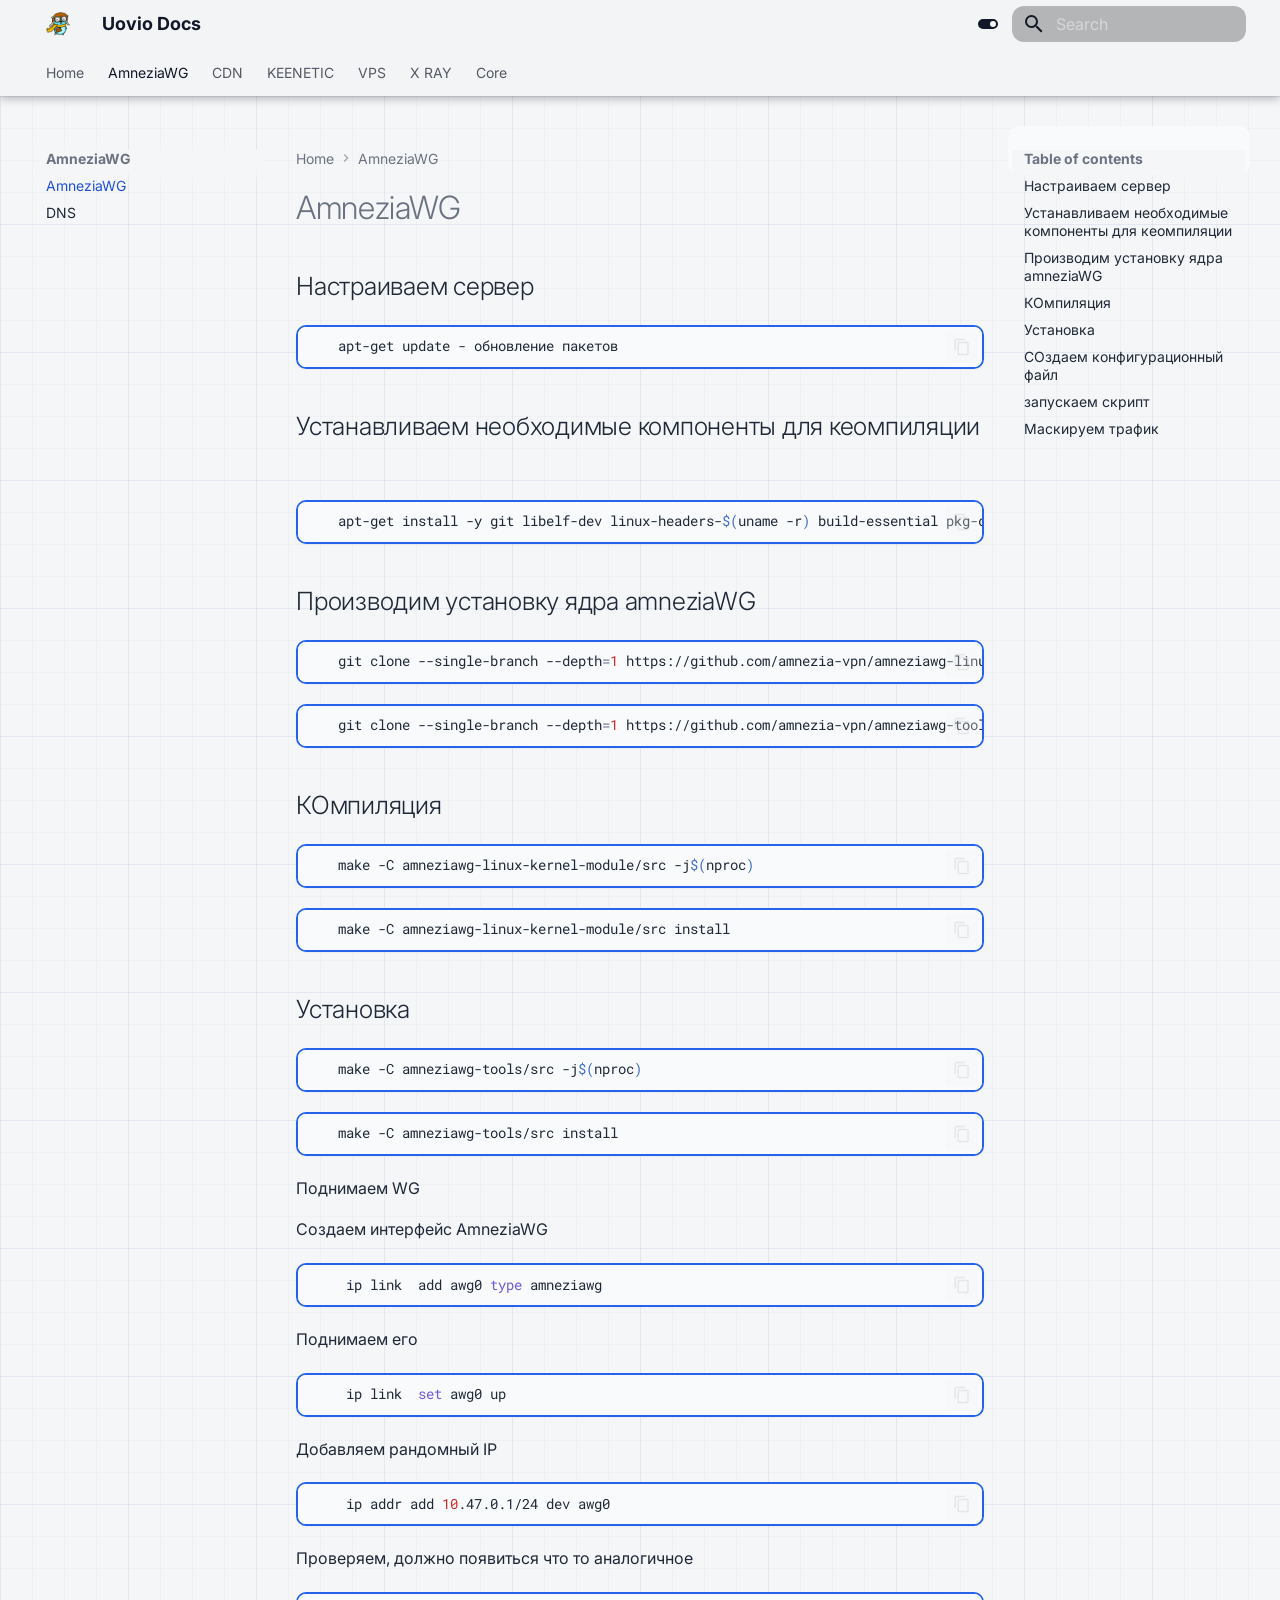
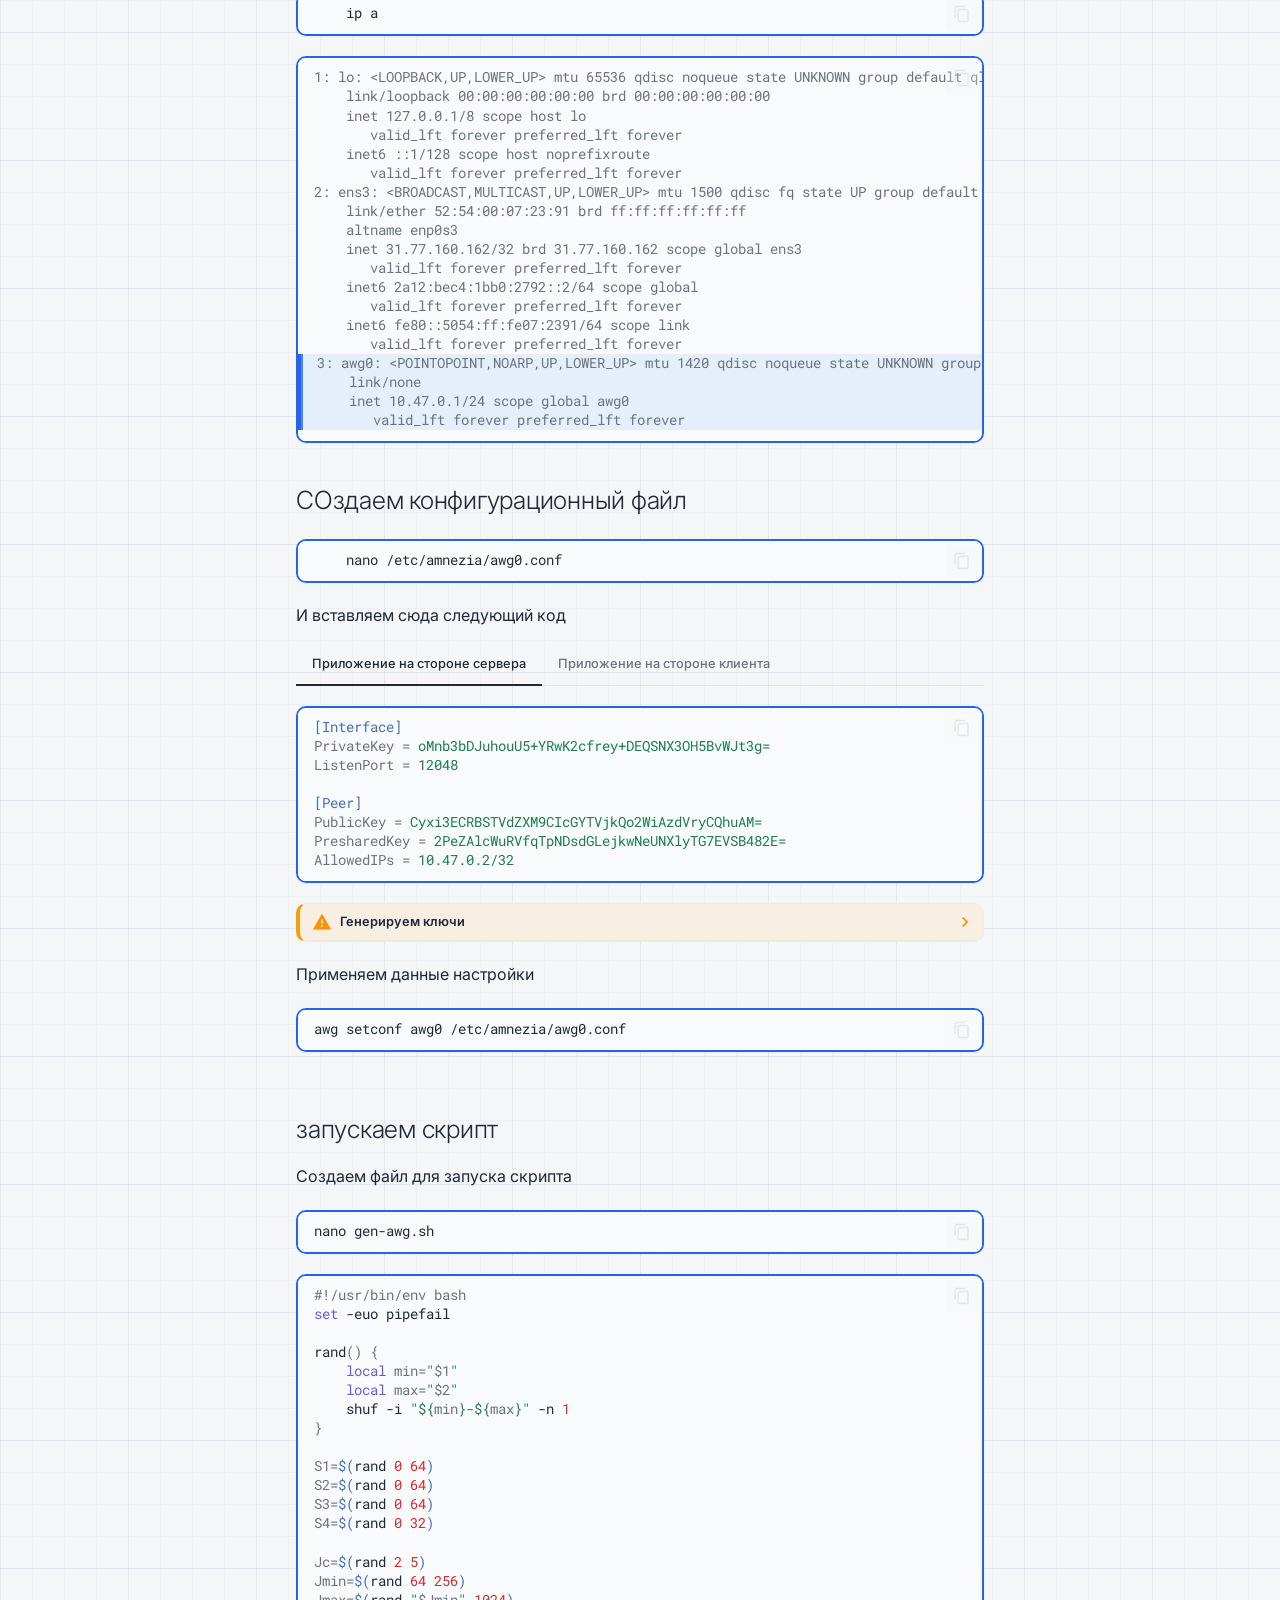
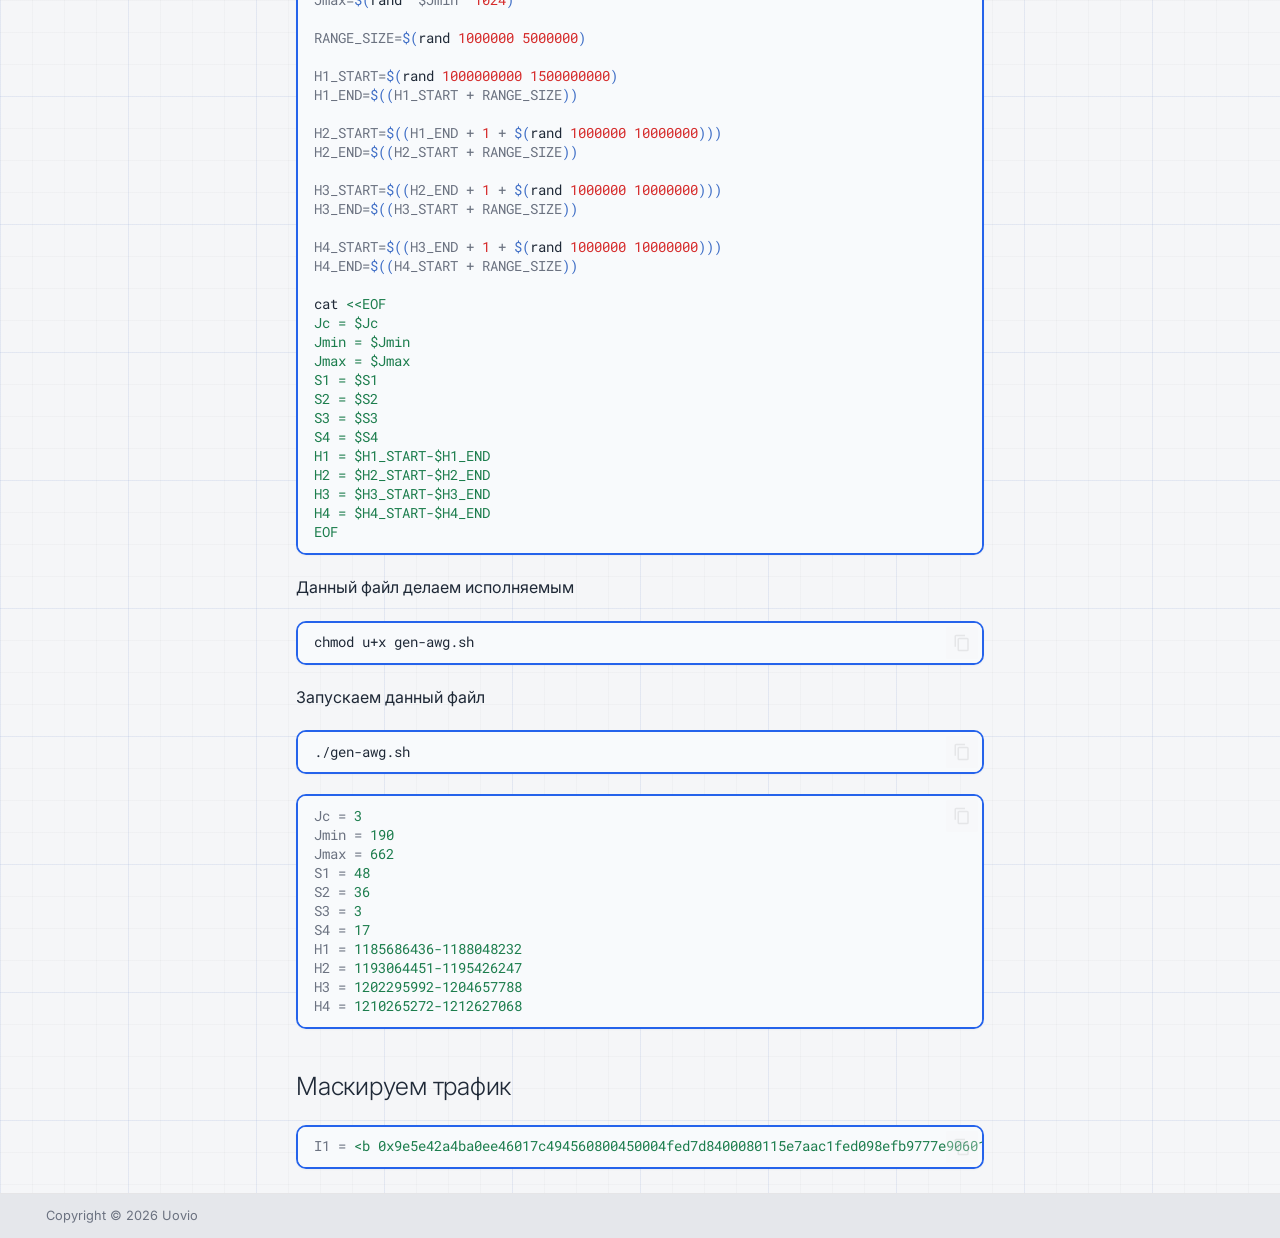
==== AmneziaWG/AmneziaWG/index.html @ 42db4efd "Deployed f7ef40c with MkDocs version: 1.6.1" ====
<!doctype html>
<html lang="en" class="no-js">
  <head>
    
      <meta charset="utf-8">
      <meta name="viewport" content="width=device-width,initial-scale=1">
      
        <meta name="description" content="A short description of the project documentation site.">
      
      
      
        <link rel="canonical" href="https://mydomain.org/mysite/AmneziaWG/AmneziaWG/">
      
      
        <link rel="prev" href="../..">
      
      
        <link rel="next" href="../DNS/">
      
      
        
      
      
      <link rel="icon" href="../../assets/logo.png">
      <meta name="generator" content="mkdocs-1.6.1, mkdocs-material-9.7.6">
    
    
      
        <title>AmneziaWG - Uovio Docs</title>
      
    
    
      <link rel="stylesheet" href="../../assets/stylesheets/main.484c7ddc.min.css">
      
        
        <link rel="stylesheet" href="../../assets/stylesheets/palette.ab4e12ef.min.css">
      
      


    
    
      
    
    
      
        
        
        <link rel="preconnect" href="https://fonts.gstatic.com" crossorigin>
        <link rel="stylesheet" href="https://fonts.googleapis.com/css?family=Inter:300,300i,400,400i,700,700i%7CRoboto+Mono:400,400i,700,700i&display=fallback">
        <style>:root{--md-text-font:"Inter";--md-code-font:"Roboto Mono"}</style>
      
    
    
      <link rel="stylesheet" href="../../stylesheets/extra.css">
    
    <script>__md_scope=new URL("../..",location),__md_hash=e=>[...e].reduce(((e,_)=>(e<<5)-e+_.charCodeAt(0)),0),__md_get=(e,_=localStorage,t=__md_scope)=>JSON.parse(_.getItem(t.pathname+"."+e)),__md_set=(e,_,t=localStorage,a=__md_scope)=>{try{t.setItem(a.pathname+"."+e,JSON.stringify(_))}catch(e){}}</script>
    
      

    
    
  </head>
  
  
    
    
      
    
    
    
    
    <body dir="ltr" data-md-color-scheme="default" data-md-color-primary="indigo" data-md-color-accent="indigo">
  
    
    <input class="md-toggle" data-md-toggle="drawer" type="checkbox" id="__drawer" autocomplete="off">
    <input class="md-toggle" data-md-toggle="search" type="checkbox" id="__search" autocomplete="off">
    <label class="md-overlay" for="__drawer"></label>
    <div data-md-component="skip">
      
        
        <a href="#_1" class="md-skip">
          Skip to content
        </a>
      
    </div>
    <div data-md-component="announce">
      
    </div>
    
    
      

  

<header class="md-header md-header--shadow md-header--lifted" data-md-component="header">
  <nav class="md-header__inner md-grid" aria-label="Header">
    <a href="../.." title="Uovio Docs" class="md-header__button md-logo" aria-label="Uovio Docs" data-md-component="logo">
      
  <img src="../../assets/logo.png" alt="logo">

    </a>
    <label class="md-header__button md-icon" for="__drawer">
      
      <svg xmlns="http://www.w3.org/2000/svg" viewBox="0 0 24 24"><path d="M3 6h18v2H3zm0 5h18v2H3zm0 5h18v2H3z"/></svg>
    </label>
    <div class="md-header__title" data-md-component="header-title">
      <div class="md-header__ellipsis">
        <div class="md-header__topic">
          <span class="md-ellipsis">
            Uovio Docs
          </span>
        </div>
        <div class="md-header__topic" data-md-component="header-topic">
          <span class="md-ellipsis">
            
              AmneziaWG
            
          </span>
        </div>
      </div>
    </div>
    
      
        <form class="md-header__option" data-md-component="palette">
  
    
    
    
    <input class="md-option" data-md-color-media="" data-md-color-scheme="default" data-md-color-primary="indigo" data-md-color-accent="indigo"  aria-label="Switch to dark mode"  type="radio" name="__palette" id="__palette_0">
    
      <label class="md-header__button md-icon" title="Switch to dark mode" for="__palette_1" hidden>
        <svg xmlns="http://www.w3.org/2000/svg" viewBox="0 0 24 24"><path d="M17 7H7a5 5 0 0 0-5 5 5 5 0 0 0 5 5h10a5 5 0 0 0 5-5 5 5 0 0 0-5-5m0 8a3 3 0 0 1-3-3 3 3 0 0 1 3-3 3 3 0 0 1 3 3 3 3 0 0 1-3 3"/></svg>
      </label>
    
  
    
    
    
    <input class="md-option" data-md-color-media="" data-md-color-scheme="slate" data-md-color-primary="indigo" data-md-color-accent="indigo"  aria-label="Switch to light mode"  type="radio" name="__palette" id="__palette_1">
    
      <label class="md-header__button md-icon" title="Switch to light mode" for="__palette_0" hidden>
        <svg xmlns="http://www.w3.org/2000/svg" viewBox="0 0 24 24"><path d="M17 6H7c-3.31 0-6 2.69-6 6s2.69 6 6 6h10c3.31 0 6-2.69 6-6s-2.69-6-6-6m0 10H7c-2.21 0-4-1.79-4-4s1.79-4 4-4h10c2.21 0 4 1.79 4 4s-1.79 4-4 4M7 9c-1.66 0-3 1.34-3 3s1.34 3 3 3 3-1.34 3-3-1.34-3-3-3"/></svg>
      </label>
    
  
</form>
      
    
    
      <script>var palette=__md_get("__palette");if(palette&&palette.color){if("(prefers-color-scheme)"===palette.color.media){var media=matchMedia("(prefers-color-scheme: light)"),input=document.querySelector(media.matches?"[data-md-color-media='(prefers-color-scheme: light)']":"[data-md-color-media='(prefers-color-scheme: dark)']");palette.color.media=input.getAttribute("data-md-color-media"),palette.color.scheme=input.getAttribute("data-md-color-scheme"),palette.color.primary=input.getAttribute("data-md-color-primary"),palette.color.accent=input.getAttribute("data-md-color-accent")}for(var[key,value]of Object.entries(palette.color))document.body.setAttribute("data-md-color-"+key,value)}</script>
    
    
    
      
      
        <label class="md-header__button md-icon" for="__search">
          
          <svg xmlns="http://www.w3.org/2000/svg" viewBox="0 0 24 24"><path d="M9.5 3A6.5 6.5 0 0 1 16 9.5c0 1.61-.59 3.09-1.56 4.23l.27.27h.79l5 5-1.5 1.5-5-5v-.79l-.27-.27A6.52 6.52 0 0 1 9.5 16 6.5 6.5 0 0 1 3 9.5 6.5 6.5 0 0 1 9.5 3m0 2C7 5 5 7 5 9.5S7 14 9.5 14 14 12 14 9.5 12 5 9.5 5"/></svg>
        </label>
        <div class="md-search" data-md-component="search" role="dialog">
  <label class="md-search__overlay" for="__search"></label>
  <div class="md-search__inner" role="search">
    <form class="md-search__form" name="search">
      <input type="text" class="md-search__input" name="query" aria-label="Search" placeholder="Search" autocapitalize="off" autocorrect="off" autocomplete="off" spellcheck="false" data-md-component="search-query" required>
      <label class="md-search__icon md-icon" for="__search">
        
        <svg xmlns="http://www.w3.org/2000/svg" viewBox="0 0 24 24"><path d="M9.5 3A6.5 6.5 0 0 1 16 9.5c0 1.61-.59 3.09-1.56 4.23l.27.27h.79l5 5-1.5 1.5-5-5v-.79l-.27-.27A6.52 6.52 0 0 1 9.5 16 6.5 6.5 0 0 1 3 9.5 6.5 6.5 0 0 1 9.5 3m0 2C7 5 5 7 5 9.5S7 14 9.5 14 14 12 14 9.5 12 5 9.5 5"/></svg>
        
        <svg xmlns="http://www.w3.org/2000/svg" viewBox="0 0 24 24"><path d="M20 11v2H8l5.5 5.5-1.42 1.42L4.16 12l7.92-7.92L13.5 5.5 8 11z"/></svg>
      </label>
      <nav class="md-search__options" aria-label="Search">
        
          <a href="javascript:void(0)" class="md-search__icon md-icon" title="Share" aria-label="Share" data-clipboard data-clipboard-text="" data-md-component="search-share" tabindex="-1">
            
            <svg xmlns="http://www.w3.org/2000/svg" viewBox="0 0 24 24"><path d="M18 16.08c-.76 0-1.44.3-1.96.77L8.91 12.7c.05-.23.09-.46.09-.7s-.04-.47-.09-.7l7.05-4.11c.54.5 1.25.81 2.04.81a3 3 0 0 0 3-3 3 3 0 0 0-3-3 3 3 0 0 0-3 3c0 .24.04.47.09.7L8.04 9.81C7.5 9.31 6.79 9 6 9a3 3 0 0 0-3 3 3 3 0 0 0 3 3c.79 0 1.5-.31 2.04-.81l7.12 4.15c-.05.21-.08.43-.08.66 0 1.61 1.31 2.91 2.92 2.91s2.92-1.3 2.92-2.91A2.92 2.92 0 0 0 18 16.08"/></svg>
          </a>
        
        <button type="reset" class="md-search__icon md-icon" title="Clear" aria-label="Clear" tabindex="-1">
          
          <svg xmlns="http://www.w3.org/2000/svg" viewBox="0 0 24 24"><path d="M19 6.41 17.59 5 12 10.59 6.41 5 5 6.41 10.59 12 5 17.59 6.41 19 12 13.41 17.59 19 19 17.59 13.41 12z"/></svg>
        </button>
      </nav>
      
        <div class="md-search__suggest" data-md-component="search-suggest"></div>
      
    </form>
    <div class="md-search__output">
      <div class="md-search__scrollwrap" tabindex="0" data-md-scrollfix>
        <div class="md-search-result" data-md-component="search-result">
          <div class="md-search-result__meta">
            Initializing search
          </div>
          <ol class="md-search-result__list" role="presentation"></ol>
        </div>
      </div>
    </div>
  </div>
</div>
      
    
    
  </nav>
  
    
      
<nav class="md-tabs" aria-label="Tabs" data-md-component="tabs">
  <div class="md-grid">
    <ul class="md-tabs__list">
      
        
  
  
  
  
    <li class="md-tabs__item">
      <a href="../.." class="md-tabs__link">
        
  
  
    
  
  Home

      </a>
    </li>
  

      
        
  
  
  
    
  
  
    
    
      <li class="md-tabs__item md-tabs__item--active">
        <a href="./" class="md-tabs__link">
          
  
  
    
  
  AmneziaWG

        </a>
      </li>
    
  

      
        
  
  
  
  
    
    
      <li class="md-tabs__item">
        <a href="../../CDN/CDN%20XHHTP/" class="md-tabs__link">
          
  
  
    
  
  CDN

        </a>
      </li>
    
  

      
        
  
  
  
  
    
    
      <li class="md-tabs__item">
        <a href="../../KEENETIC/VLEES%20in%20KEENETIC/" class="md-tabs__link">
          
  
  
    
  
  KEENETIC

        </a>
      </li>
    
  

      
        
  
  
  
  
    
    
      <li class="md-tabs__item">
        <a href="../../VPS/1.%20%D0%9F%D0%BE%D0%B4%D0%BA%D0%BB%D1%8E%D1%87%D0%B5%D0%BD%D0%B8%D0%B5/" class="md-tabs__link">
          
  
  
    
  
  VPS

        </a>
      </li>
    
  

      
        
  
  
  
  
    
    
      <li class="md-tabs__item">
        <a href="../../X-RAY/vless%20%20moscow-germany/" class="md-tabs__link">
          
  
  
    
  
  X RAY

        </a>
      </li>
    
  

      
        
  
  
  
  
    
    
      <li class="md-tabs__item">
        <a href="../../core/INSTALL_OLCRTC_MANAGER_PANEL_WBSTREAM-14/" class="md-tabs__link">
          
  
  
    
  
  Core

        </a>
      </li>
    
  

      
    </ul>
  </div>
</nav>
    
  
</header>
    
    <div class="md-container" data-md-component="container">
      
      
        
      
      <main class="md-main" data-md-component="main">
        <div class="md-main__inner md-grid">
          
            
              
              <div class="md-sidebar md-sidebar--primary" data-md-component="sidebar" data-md-type="navigation" >
                <div class="md-sidebar__scrollwrap">
                  <div class="md-sidebar__inner">
                    


  


<nav class="md-nav md-nav--primary md-nav--lifted" aria-label="Navigation" data-md-level="0">
  <label class="md-nav__title" for="__drawer">
    <a href="../.." title="Uovio Docs" class="md-nav__button md-logo" aria-label="Uovio Docs" data-md-component="logo">
      
  <img src="../../assets/logo.png" alt="logo">

    </a>
    Uovio Docs
  </label>
  
  <ul class="md-nav__list" data-md-scrollfix>
    
      
      
  
  
  
  
    <li class="md-nav__item">
      <a href="../.." class="md-nav__link">
        
  
  
  <span class="md-ellipsis">
    
  
    Home
  

    
  </span>
  
  

      </a>
    </li>
  

    
      
      
  
  
    
  
  
  
    
    
      
        
      
        
      
    
    
    
      
        
        
      
      
        
      
    
    
      
    
    <li class="md-nav__item md-nav__item--active md-nav__item--section md-nav__item--nested">
      
        
        
        <input class="md-nav__toggle md-toggle " type="checkbox" id="__nav_2" checked>
        
          
          <label class="md-nav__link" for="__nav_2" id="__nav_2_label" tabindex="">
            
  
  
  <span class="md-ellipsis">
    
  
    AmneziaWG
  

    
  </span>
  
  

            <span class="md-nav__icon md-icon"></span>
          </label>
        
        <nav class="md-nav" data-md-level="1" aria-labelledby="__nav_2_label" aria-expanded="true">
          <label class="md-nav__title" for="__nav_2">
            <span class="md-nav__icon md-icon"></span>
            
  
    AmneziaWG
  

          </label>
          <ul class="md-nav__list" data-md-scrollfix>
            
              
                
  
  
    
  
  
  
    <li class="md-nav__item md-nav__item--active">
      
      <input class="md-nav__toggle md-toggle" type="checkbox" id="__toc">
      
      
      
        <label class="md-nav__link md-nav__link--active" for="__toc">
          
  
  
  <span class="md-ellipsis">
    
  
    AmneziaWG
  

    
  </span>
  
  

          <span class="md-nav__icon md-icon"></span>
        </label>
      
      <a href="./" class="md-nav__link md-nav__link--active">
        
  
  
  <span class="md-ellipsis">
    
  
    AmneziaWG
  

    
  </span>
  
  

      </a>
      
        

<nav class="md-nav md-nav--secondary" aria-label="Table of contents">
  
  
  
  
    <label class="md-nav__title" for="__toc">
      <span class="md-nav__icon md-icon"></span>
      Table of contents
    </label>
    <ul class="md-nav__list" data-md-component="toc" data-md-scrollfix>
      
        <li class="md-nav__item">
  <a href="#_1" class="md-nav__link">
    <span class="md-ellipsis">
      
        Настраиваем сервер
      
    </span>
  </a>
  
</li>
      
        <li class="md-nav__item">
  <a href="#_2" class="md-nav__link">
    <span class="md-ellipsis">
      
        Устанавливаем необходимые компоненты для кеомпиляции
      
    </span>
  </a>
  
</li>
      
        <li class="md-nav__item">
  <a href="#amneziawg" class="md-nav__link">
    <span class="md-ellipsis">
      
        Производим установку ядра amneziaWG
      
    </span>
  </a>
  
</li>
      
        <li class="md-nav__item">
  <a href="#_3" class="md-nav__link">
    <span class="md-ellipsis">
      
        КОмпиляция
      
    </span>
  </a>
  
</li>
      
        <li class="md-nav__item">
  <a href="#_4" class="md-nav__link">
    <span class="md-ellipsis">
      
        Установка
      
    </span>
  </a>
  
</li>
      
        <li class="md-nav__item">
  <a href="#_5" class="md-nav__link">
    <span class="md-ellipsis">
      
        СОздаем конфигурационный файл
      
    </span>
  </a>
  
</li>
      
        <li class="md-nav__item">
  <a href="#_6" class="md-nav__link">
    <span class="md-ellipsis">
      
        запускаем скрипт
      
    </span>
  </a>
  
</li>
      
        <li class="md-nav__item">
  <a href="#_7" class="md-nav__link">
    <span class="md-ellipsis">
      
        Маскируем трафик
      
    </span>
  </a>
  
</li>
      
    </ul>
  
</nav>
      
    </li>
  

              
            
              
                
  
  
  
  
    <li class="md-nav__item">
      <a href="../DNS/" class="md-nav__link">
        
  
  
  <span class="md-ellipsis">
    
  
    DNS
  

    
  </span>
  
  

      </a>
    </li>
  

              
            
          </ul>
        </nav>
      
    </li>
  

    
      
      
  
  
  
  
    
    
      
        
      
    
    
    
      
      
        
      
    
    
      
        
        
      
    
    <li class="md-nav__item md-nav__item--pruned md-nav__item--nested">
      
        
  
  
  
    <a href="../../CDN/CDN%20XHHTP/" class="md-nav__link">
      
  
  
  <span class="md-ellipsis">
    
  
    CDN
  

    
  </span>
  
  

      
        <span class="md-nav__icon md-icon"></span>
      
    </a>
  

      
    </li>
  

    
      
      
  
  
  
  
    
    
      
        
      
    
    
    
      
      
        
      
    
    
      
        
        
      
    
    <li class="md-nav__item md-nav__item--pruned md-nav__item--nested">
      
        
  
  
  
    <a href="../../KEENETIC/VLEES%20in%20KEENETIC/" class="md-nav__link">
      
  
  
  <span class="md-ellipsis">
    
  
    KEENETIC
  

    
  </span>
  
  

      
        <span class="md-nav__icon md-icon"></span>
      
    </a>
  

      
    </li>
  

    
      
      
  
  
  
  
    
    
      
        
      
        
      
        
      
        
      
        
      
    
    
    
      
      
        
      
    
    
      
        
        
      
    
    <li class="md-nav__item md-nav__item--pruned md-nav__item--nested">
      
        
  
  
  
    <a href="../../VPS/1.%20%D0%9F%D0%BE%D0%B4%D0%BA%D0%BB%D1%8E%D1%87%D0%B5%D0%BD%D0%B8%D0%B5/" class="md-nav__link">
      
  
  
  <span class="md-ellipsis">
    
  
    VPS
  

    
  </span>
  
  

      
        <span class="md-nav__icon md-icon"></span>
      
    </a>
  

      
    </li>
  

    
      
      
  
  
  
  
    
    
      
        
      
    
    
    
      
      
        
      
    
    
      
        
        
      
    
    <li class="md-nav__item md-nav__item--pruned md-nav__item--nested">
      
        
  
  
  
    <a href="../../X-RAY/vless%20%20moscow-germany/" class="md-nav__link">
      
  
  
  <span class="md-ellipsis">
    
  
    X RAY
  

    
  </span>
  
  

      
        <span class="md-nav__icon md-icon"></span>
      
    </a>
  

      
    </li>
  

    
      
      
  
  
  
  
    
    
      
        
      
    
    
    
      
      
        
      
    
    
      
        
        
      
    
    <li class="md-nav__item md-nav__item--pruned md-nav__item--nested">
      
        
  
  
  
    <a href="../../core/INSTALL_OLCRTC_MANAGER_PANEL_WBSTREAM-14/" class="md-nav__link">
      
  
  
  <span class="md-ellipsis">
    
  
    Core
  

    
  </span>
  
  

      
        <span class="md-nav__icon md-icon"></span>
      
    </a>
  

      
    </li>
  

    
  </ul>
</nav>
                  </div>
                </div>
              </div>
            
            
              
              <div class="md-sidebar md-sidebar--secondary" data-md-component="sidebar" data-md-type="toc" >
                <div class="md-sidebar__scrollwrap">
                  <div class="md-sidebar__inner">
                    

<nav class="md-nav md-nav--secondary" aria-label="Table of contents">
  
  
  
  
    <label class="md-nav__title" for="__toc">
      <span class="md-nav__icon md-icon"></span>
      Table of contents
    </label>
    <ul class="md-nav__list" data-md-component="toc" data-md-scrollfix>
      
        <li class="md-nav__item">
  <a href="#_1" class="md-nav__link">
    <span class="md-ellipsis">
      
        Настраиваем сервер
      
    </span>
  </a>
  
</li>
      
        <li class="md-nav__item">
  <a href="#_2" class="md-nav__link">
    <span class="md-ellipsis">
      
        Устанавливаем необходимые компоненты для кеомпиляции
      
    </span>
  </a>
  
</li>
      
        <li class="md-nav__item">
  <a href="#amneziawg" class="md-nav__link">
    <span class="md-ellipsis">
      
        Производим установку ядра amneziaWG
      
    </span>
  </a>
  
</li>
      
        <li class="md-nav__item">
  <a href="#_3" class="md-nav__link">
    <span class="md-ellipsis">
      
        КОмпиляция
      
    </span>
  </a>
  
</li>
      
        <li class="md-nav__item">
  <a href="#_4" class="md-nav__link">
    <span class="md-ellipsis">
      
        Установка
      
    </span>
  </a>
  
</li>
      
        <li class="md-nav__item">
  <a href="#_5" class="md-nav__link">
    <span class="md-ellipsis">
      
        СОздаем конфигурационный файл
      
    </span>
  </a>
  
</li>
      
        <li class="md-nav__item">
  <a href="#_6" class="md-nav__link">
    <span class="md-ellipsis">
      
        запускаем скрипт
      
    </span>
  </a>
  
</li>
      
        <li class="md-nav__item">
  <a href="#_7" class="md-nav__link">
    <span class="md-ellipsis">
      
        Маскируем трафик
      
    </span>
  </a>
  
</li>
      
    </ul>
  
</nav>
                  </div>
                </div>
              </div>
            
          
          
            <div class="md-content" data-md-component="content">
              
                



  


  <nav class="md-path" aria-label="Navigation" >
    <ol class="md-path__list">
      
        
  
  
    <li class="md-path__item">
      <a href="../.." class="md-path__link">
        
  <span class="md-ellipsis">
    Home
  </span>

      </a>
    </li>
  

      
      
        
  
  
    
    
      <li class="md-path__item">
        <a href="./" class="md-path__link">
          
  <span class="md-ellipsis">
    AmneziaWG
  </span>

        </a>
      </li>
    
  

      
    </ol>
  </nav>

              
              <article class="md-content__inner md-typeset">
                
                  



  <h1>AmneziaWG</h1>

<h2 id="_1">Настраиваем сервер<a class="headerlink" href="#_1" title="Ссылка на раздел">&para;</a></h2>
<div class="language-bash highlight"><pre><span></span><code><span id="__span-0-1"><a id="__codelineno-0-1" name="__codelineno-0-1" href="#__codelineno-0-1"></a><span class="w">   </span>apt-get<span class="w"> </span>update<span class="w"> </span>-<span class="w"> </span>обновление<span class="w"> </span>пакетов
</span></code></pre></div>
<h2 id="_2">Устанавливаем необходимые компоненты для кеомпиляции<a class="headerlink" href="#_2" title="Ссылка на раздел">&para;</a></h2>
<div class="language-bash highlight"><pre><span></span><code><span id="__span-1-1"><a id="__codelineno-1-1" name="__codelineno-1-1" href="#__codelineno-1-1"></a><span class="w">   </span>apt-get<span class="w"> </span>install<span class="w"> </span>-y<span class="w"> </span>git<span class="w"> </span>libelf-dev<span class="w"> </span>linux-headers-<span class="k">$(</span>uname<span class="w"> </span>-r<span class="k">)</span><span class="w"> </span>build-essential<span class="w"> </span>pkg-config
</span></code></pre></div>
<h2 id="amneziawg">Производим установку ядра amneziaWG<a class="headerlink" href="#amneziawg" title="Ссылка на раздел">&para;</a></h2>
<p><div class="language-bash highlight"><pre><span></span><code><span id="__span-2-1"><a id="__codelineno-2-1" name="__codelineno-2-1" href="#__codelineno-2-1"></a><span class="w">   </span>git<span class="w"> </span>clone<span class="w"> </span>--single-branch<span class="w"> </span>--depth<span class="o">=</span><span class="m">1</span><span class="w"> </span>https://github.com/amnezia-vpn/amneziawg-linux-kernel-module.git
</span></code></pre></div>
 <div class="language-bash highlight"><pre><span></span><code><span id="__span-3-1"><a id="__codelineno-3-1" name="__codelineno-3-1" href="#__codelineno-3-1"></a><span class="w">   </span>git<span class="w"> </span>clone<span class="w"> </span>--single-branch<span class="w"> </span>--depth<span class="o">=</span><span class="m">1</span><span class="w"> </span>https://github.com/amnezia-vpn/amneziawg-tools.git
</span></code></pre></div></p>
<h2 id="_3">КОмпиляция<a class="headerlink" href="#_3" title="Ссылка на раздел">&para;</a></h2>
<p><div class="language-bash highlight"><pre><span></span><code><span id="__span-4-1"><a id="__codelineno-4-1" name="__codelineno-4-1" href="#__codelineno-4-1"></a><span class="w">   </span>make<span class="w"> </span>-C<span class="w"> </span>amneziawg-linux-kernel-module/src<span class="w"> </span>-j<span class="k">$(</span>nproc<span class="k">)</span>
</span></code></pre></div>
 <div class="language-bash highlight"><pre><span></span><code><span id="__span-5-1"><a id="__codelineno-5-1" name="__codelineno-5-1" href="#__codelineno-5-1"></a><span class="w">   </span>make<span class="w"> </span>-C<span class="w"> </span>amneziawg-linux-kernel-module/src<span class="w"> </span>install
</span></code></pre></div></p>
<h2 id="_4">Установка<a class="headerlink" href="#_4" title="Ссылка на раздел">&para;</a></h2>
<p><div class="language-bash highlight"><pre><span></span><code><span id="__span-6-1"><a id="__codelineno-6-1" name="__codelineno-6-1" href="#__codelineno-6-1"></a><span class="w">   </span>make<span class="w"> </span>-C<span class="w"> </span>amneziawg-tools/src<span class="w"> </span>-j<span class="k">$(</span>nproc<span class="k">)</span>
</span></code></pre></div>
 <div class="language-bash highlight"><pre><span></span><code><span id="__span-7-1"><a id="__codelineno-7-1" name="__codelineno-7-1" href="#__codelineno-7-1"></a><span class="w">   </span>make<span class="w"> </span>-C<span class="w"> </span>amneziawg-tools/src<span class="w"> </span>install
</span></code></pre></div></p>
<p>Поднимаем WG </p>
<p>Создаем интерфейс AmneziaWG </p>
<p><div class="language-bash highlight"><pre><span></span><code><span id="__span-8-1"><a id="__codelineno-8-1" name="__codelineno-8-1" href="#__codelineno-8-1"></a><span class="w">    </span>ip<span class="w"> </span>link<span class="w">  </span>add<span class="w"> </span>awg0<span class="w"> </span><span class="nb">type</span><span class="w"> </span>amneziawg
</span></code></pre></div>
 Поднимаем его
<div class="language-bash highlight"><pre><span></span><code><span id="__span-9-1"><a id="__codelineno-9-1" name="__codelineno-9-1" href="#__codelineno-9-1"></a><span class="w">    </span>ip<span class="w"> </span>link<span class="w">  </span><span class="nb">set</span><span class="w"> </span>awg0<span class="w"> </span>up
</span></code></pre></div></p>
<p>Добавляем рандомный IP </p>
<div class="language-bash highlight"><pre><span></span><code><span id="__span-10-1"><a id="__codelineno-10-1" name="__codelineno-10-1" href="#__codelineno-10-1"></a><span class="w">    </span>ip<span class="w"> </span>addr<span class="w"> </span>add<span class="w"> </span><span class="m">10</span>.47.0.1/24<span class="w"> </span>dev<span class="w"> </span>awg0
</span></code></pre></div>
<p>Проверяем, должно появиться что то аналогичное 
<div class="language-bash highlight"><pre><span></span><code><span id="__span-11-1"><a id="__codelineno-11-1" name="__codelineno-11-1" href="#__codelineno-11-1"></a><span class="w">    </span>ip<span class="w"> </span>a
</span></code></pre></div></p>
<div class="language-console highlight"><pre><span></span><code><span id="__span-12-1"><a id="__codelineno-12-1" name="__codelineno-12-1" href="#__codelineno-12-1"></a><span class="go">1: lo: &lt;LOOPBACK,UP,LOWER_UP&gt; mtu 65536 qdisc noqueue state UNKNOWN group default qlen 1000</span>
</span><span id="__span-12-2"><a id="__codelineno-12-2" name="__codelineno-12-2" href="#__codelineno-12-2"></a><span class="go">    link/loopback 00:00:00:00:00:00 brd 00:00:00:00:00:00</span>
</span><span id="__span-12-3"><a id="__codelineno-12-3" name="__codelineno-12-3" href="#__codelineno-12-3"></a><span class="go">    inet 127.0.0.1/8 scope host lo</span>
</span><span id="__span-12-4"><a id="__codelineno-12-4" name="__codelineno-12-4" href="#__codelineno-12-4"></a><span class="go">       valid_lft forever preferred_lft forever</span>
</span><span id="__span-12-5"><a id="__codelineno-12-5" name="__codelineno-12-5" href="#__codelineno-12-5"></a><span class="go">    inet6 ::1/128 scope host noprefixroute</span>
</span><span id="__span-12-6"><a id="__codelineno-12-6" name="__codelineno-12-6" href="#__codelineno-12-6"></a><span class="go">       valid_lft forever preferred_lft forever</span>
</span><span id="__span-12-7"><a id="__codelineno-12-7" name="__codelineno-12-7" href="#__codelineno-12-7"></a><span class="go">2: ens3: &lt;BROADCAST,MULTICAST,UP,LOWER_UP&gt; mtu 1500 qdisc fq state UP group default qlen 1000</span>
</span><span id="__span-12-8"><a id="__codelineno-12-8" name="__codelineno-12-8" href="#__codelineno-12-8"></a><span class="go">    link/ether 52:54:00:07:23:91 brd ff:ff:ff:ff:ff:ff</span>
</span><span id="__span-12-9"><a id="__codelineno-12-9" name="__codelineno-12-9" href="#__codelineno-12-9"></a><span class="go">    altname enp0s3</span>
</span><span id="__span-12-10"><a id="__codelineno-12-10" name="__codelineno-12-10" href="#__codelineno-12-10"></a><span class="go">    inet 31.77.160.162/32 brd 31.77.160.162 scope global ens3</span>
</span><span id="__span-12-11"><a id="__codelineno-12-11" name="__codelineno-12-11" href="#__codelineno-12-11"></a><span class="go">       valid_lft forever preferred_lft forever</span>
</span><span id="__span-12-12"><a id="__codelineno-12-12" name="__codelineno-12-12" href="#__codelineno-12-12"></a><span class="go">    inet6 2a12:bec4:1bb0:2792::2/64 scope global</span>
</span><span id="__span-12-13"><a id="__codelineno-12-13" name="__codelineno-12-13" href="#__codelineno-12-13"></a><span class="go">       valid_lft forever preferred_lft forever</span>
</span><span id="__span-12-14"><a id="__codelineno-12-14" name="__codelineno-12-14" href="#__codelineno-12-14"></a><span class="go">    inet6 fe80::5054:ff:fe07:2391/64 scope link</span>
</span><span id="__span-12-15"><a id="__codelineno-12-15" name="__codelineno-12-15" href="#__codelineno-12-15"></a><span class="go">       valid_lft forever preferred_lft forever</span>
</span><span id="__span-12-16"><a id="__codelineno-12-16" name="__codelineno-12-16" href="#__codelineno-12-16"></a><span class="hll"><span class="go">3: awg0: &lt;POINTOPOINT,NOARP,UP,LOWER_UP&gt; mtu 1420 qdisc noqueue state UNKNOWN group default qlen 1000</span>
</span></span><span id="__span-12-17"><a id="__codelineno-12-17" name="__codelineno-12-17" href="#__codelineno-12-17"></a><span class="hll"><span class="go">    link/none</span>
</span></span><span id="__span-12-18"><a id="__codelineno-12-18" name="__codelineno-12-18" href="#__codelineno-12-18"></a><span class="hll"><span class="go">    inet 10.47.0.1/24 scope global awg0</span>
</span></span><span id="__span-12-19"><a id="__codelineno-12-19" name="__codelineno-12-19" href="#__codelineno-12-19"></a><span class="hll"><span class="go">       valid_lft forever preferred_lft forever</span>
</span></span></code></pre></div>
<h2 id="_5">СОздаем конфигурационный файл<a class="headerlink" href="#_5" title="Ссылка на раздел">&para;</a></h2>
<div class="language-bash highlight"><pre><span></span><code><span id="__span-13-1"><a id="__codelineno-13-1" name="__codelineno-13-1" href="#__codelineno-13-1"></a><span class="w">    </span>nano<span class="w"> </span>/etc/amnezia/awg0.conf
</span></code></pre></div>
<p>И вставляем сюда следующий код </p>
<div class="tabbed-set tabbed-alternate" data-tabs="1:2"><input checked="checked" id="__tabbed_1_1" name="__tabbed_1" type="radio" /><input id="__tabbed_1_2" name="__tabbed_1" type="radio" /><div class="tabbed-labels"><label for="__tabbed_1_1">Приложение на стороне сервера</label><label for="__tabbed_1_2">Приложение на стороне клиента</label></div>
<div class="tabbed-content">
<div class="tabbed-block">
<div class="language-ini highlight"><pre><span></span><code><span id="__span-14-1"><a id="__codelineno-14-1" name="__codelineno-14-1" href="#__codelineno-14-1"></a><span class="k">[Interface]</span>
</span><span id="__span-14-2"><a id="__codelineno-14-2" name="__codelineno-14-2" href="#__codelineno-14-2"></a><span class="na">PrivateKey</span><span class="w"> </span><span class="o">=</span><span class="w"> </span><span class="s">oMnb3bDJuhouU5+YRwK2cfrey+DEQSNX3OH5BvWJt3g=</span>
</span><span id="__span-14-3"><a id="__codelineno-14-3" name="__codelineno-14-3" href="#__codelineno-14-3"></a><span class="na">ListenPort</span><span class="w"> </span><span class="o">=</span><span class="w"> </span><span class="s">12048</span>
</span><span id="__span-14-4"><a id="__codelineno-14-4" name="__codelineno-14-4" href="#__codelineno-14-4"></a>
</span><span id="__span-14-5"><a id="__codelineno-14-5" name="__codelineno-14-5" href="#__codelineno-14-5"></a><span class="k">[Peer]</span>
</span><span id="__span-14-6"><a id="__codelineno-14-6" name="__codelineno-14-6" href="#__codelineno-14-6"></a><span class="na">PublicKey</span><span class="w"> </span><span class="o">=</span><span class="w"> </span><span class="s">Cyxi3ECRBSTVdZXM9CIcGYTVjkQo2WiAzdVryCQhuAM=</span>
</span><span id="__span-14-7"><a id="__codelineno-14-7" name="__codelineno-14-7" href="#__codelineno-14-7"></a><span class="na">PresharedKey</span><span class="w"> </span><span class="o">=</span><span class="w"> </span><span class="s">2PeZAlcWuRVfqTpNDsdGLejkwNeUNXlyTG7EVSB482E=</span>
</span><span id="__span-14-8"><a id="__codelineno-14-8" name="__codelineno-14-8" href="#__codelineno-14-8"></a><span class="na">AllowedIPs</span><span class="w"> </span><span class="o">=</span><span class="w"> </span><span class="s">10.47.0.2/32</span>
</span></code></pre></div>
<details class="warning">
<summary>Генерируем ключи</summary>
<p>Генерируем ключь для PrivateKey, след. командой PrivateKey - генерация
<div class="language-bash highlight"><pre><span></span><code><span id="__span-15-1"><a id="__codelineno-15-1" name="__codelineno-15-1" href="#__codelineno-15-1"></a>awg<span class="w"> </span>genkey
</span></code></pre></div>
Генерируем ключь для PresharedKey, след. командой PresharedKey - генерация
<div class="language-bash highlight"><pre><span></span><code><span id="__span-16-1"><a id="__codelineno-16-1" name="__codelineno-16-1" href="#__codelineno-16-1"></a>awg<span class="w"> </span>genpsk
</span></code></pre></div></p>
</details>
<p>Применяем данные настройки 
    <div class="language-bash highlight"><pre><span></span><code><span id="__span-17-1"><a id="__codelineno-17-1" name="__codelineno-17-1" href="#__codelineno-17-1"></a>awg<span class="w"> </span>setconf<span class="w"> </span>awg0<span class="w"> </span>/etc/amnezia/awg0.conf
</span></code></pre></div></p>
</div>
<div class="tabbed-block">
<div class="language-ini highlight"><pre><span></span><code><span id="__span-18-1"><a id="__codelineno-18-1" name="__codelineno-18-1" href="#__codelineno-18-1"></a><span class="w">    </span><span class="k">[Interface]</span>
</span><span id="__span-18-2"><a id="__codelineno-18-2" name="__codelineno-18-2" href="#__codelineno-18-2"></a><span class="w">    </span><span class="na">PrivateKey</span><span class="w"> </span><span class="o">=</span><span class="w"> </span><span class="s">4ADcTmeIglwS6O6VmMn8VZmyn5nA5aXN/4g53jAQH2Y=</span>
</span><span id="__span-18-3"><a id="__codelineno-18-3" name="__codelineno-18-3" href="#__codelineno-18-3"></a><span class="w">    </span><span class="na">Address</span><span class="w"> </span><span class="o">=</span><span class="w"> </span><span class="s">10.47.0.2/24</span>
</span><span id="__span-18-4"><a id="__codelineno-18-4" name="__codelineno-18-4" href="#__codelineno-18-4"></a>
</span><span id="__span-18-5"><a id="__codelineno-18-5" name="__codelineno-18-5" href="#__codelineno-18-5"></a><span class="w">    </span><span class="k">[Peer]</span>
</span><span id="__span-18-6"><a id="__codelineno-18-6" name="__codelineno-18-6" href="#__codelineno-18-6"></a><span class="w">    </span><span class="na">PublicKey</span><span class="w"> </span><span class="o">=</span><span class="w"> </span><span class="s">PX6J6bFkdMEsKmqVl5M7sbgiXFHKWyl8rlGLaeUc0Rg=</span>
</span><span id="__span-18-7"><a id="__codelineno-18-7" name="__codelineno-18-7" href="#__codelineno-18-7"></a><span class="w">    </span><span class="na">PresharedKey</span><span class="w"> </span><span class="o">=</span><span class="w"> </span><span class="s">yIw2PtOGI35SczEyb4d4mcViTqIjk0wa4sScaE3ciHE=</span>
</span><span id="__span-18-8"><a id="__codelineno-18-8" name="__codelineno-18-8" href="#__codelineno-18-8"></a><span class="w">    </span><span class="na">AllowedIPs</span><span class="w"> </span><span class="o">=</span><span class="w"> </span><span class="s">10.47.0.0/24</span>
</span><span id="__span-18-9"><a id="__codelineno-18-9" name="__codelineno-18-9" href="#__codelineno-18-9"></a><span class="w">    </span><span class="na">Endpoint</span><span class="w"> </span><span class="o">=</span><span class="w"> </span><span class="s">domain.com:12413</span>
</span><span id="__span-18-10"><a id="__codelineno-18-10" name="__codelineno-18-10" href="#__codelineno-18-10"></a><span class="w">    </span><span class="na">PersistentKeepalive</span><span class="w"> </span><span class="o">=</span><span class="w"> </span><span class="s">25</span>
</span></code></pre></div>
</div>
</div>
</div>
<h2 id="_6">запускаем скрипт<a class="headerlink" href="#_6" title="Ссылка на раздел">&para;</a></h2>
<p>Создаем файл для запуска скрипта 
<div class="language-bash highlight"><pre><span></span><code><span id="__span-19-1"><a id="__codelineno-19-1" name="__codelineno-19-1" href="#__codelineno-19-1"></a>nano<span class="w"> </span>gen-awg.sh
</span></code></pre></div></p>
<p><div class="language-bash highlight"><pre><span></span><code><span id="__span-20-1"><a id="__codelineno-20-1" name="__codelineno-20-1" href="#__codelineno-20-1"></a><span class="ch">#!/usr/bin/env bash</span>
</span><span id="__span-20-2"><a id="__codelineno-20-2" name="__codelineno-20-2" href="#__codelineno-20-2"></a><span class="nb">set</span><span class="w"> </span>-euo<span class="w"> </span>pipefail
</span><span id="__span-20-3"><a id="__codelineno-20-3" name="__codelineno-20-3" href="#__codelineno-20-3"></a>
</span><span id="__span-20-4"><a id="__codelineno-20-4" name="__codelineno-20-4" href="#__codelineno-20-4"></a>rand<span class="o">()</span><span class="w"> </span><span class="o">{</span>
</span><span id="__span-20-5"><a id="__codelineno-20-5" name="__codelineno-20-5" href="#__codelineno-20-5"></a><span class="w">    </span><span class="nb">local</span><span class="w"> </span><span class="nv">min</span><span class="o">=</span><span class="s2">&quot;</span><span class="nv">$1</span><span class="s2">&quot;</span>
</span><span id="__span-20-6"><a id="__codelineno-20-6" name="__codelineno-20-6" href="#__codelineno-20-6"></a><span class="w">    </span><span class="nb">local</span><span class="w"> </span><span class="nv">max</span><span class="o">=</span><span class="s2">&quot;</span><span class="nv">$2</span><span class="s2">&quot;</span>
</span><span id="__span-20-7"><a id="__codelineno-20-7" name="__codelineno-20-7" href="#__codelineno-20-7"></a><span class="w">    </span>shuf<span class="w"> </span>-i<span class="w"> </span><span class="s2">&quot;</span><span class="si">${</span><span class="nv">min</span><span class="si">}</span><span class="s2">-</span><span class="si">${</span><span class="nv">max</span><span class="si">}</span><span class="s2">&quot;</span><span class="w"> </span>-n<span class="w"> </span><span class="m">1</span>
</span><span id="__span-20-8"><a id="__codelineno-20-8" name="__codelineno-20-8" href="#__codelineno-20-8"></a><span class="o">}</span>
</span><span id="__span-20-9"><a id="__codelineno-20-9" name="__codelineno-20-9" href="#__codelineno-20-9"></a>
</span><span id="__span-20-10"><a id="__codelineno-20-10" name="__codelineno-20-10" href="#__codelineno-20-10"></a><span class="nv">S1</span><span class="o">=</span><span class="k">$(</span>rand<span class="w"> </span><span class="m">0</span><span class="w"> </span><span class="m">64</span><span class="k">)</span>
</span><span id="__span-20-11"><a id="__codelineno-20-11" name="__codelineno-20-11" href="#__codelineno-20-11"></a><span class="nv">S2</span><span class="o">=</span><span class="k">$(</span>rand<span class="w"> </span><span class="m">0</span><span class="w"> </span><span class="m">64</span><span class="k">)</span>
</span><span id="__span-20-12"><a id="__codelineno-20-12" name="__codelineno-20-12" href="#__codelineno-20-12"></a><span class="nv">S3</span><span class="o">=</span><span class="k">$(</span>rand<span class="w"> </span><span class="m">0</span><span class="w"> </span><span class="m">64</span><span class="k">)</span>
</span><span id="__span-20-13"><a id="__codelineno-20-13" name="__codelineno-20-13" href="#__codelineno-20-13"></a><span class="nv">S4</span><span class="o">=</span><span class="k">$(</span>rand<span class="w"> </span><span class="m">0</span><span class="w"> </span><span class="m">32</span><span class="k">)</span>
</span><span id="__span-20-14"><a id="__codelineno-20-14" name="__codelineno-20-14" href="#__codelineno-20-14"></a>
</span><span id="__span-20-15"><a id="__codelineno-20-15" name="__codelineno-20-15" href="#__codelineno-20-15"></a><span class="nv">Jc</span><span class="o">=</span><span class="k">$(</span>rand<span class="w"> </span><span class="m">2</span><span class="w"> </span><span class="m">5</span><span class="k">)</span>
</span><span id="__span-20-16"><a id="__codelineno-20-16" name="__codelineno-20-16" href="#__codelineno-20-16"></a><span class="nv">Jmin</span><span class="o">=</span><span class="k">$(</span>rand<span class="w"> </span><span class="m">64</span><span class="w"> </span><span class="m">256</span><span class="k">)</span>
</span><span id="__span-20-17"><a id="__codelineno-20-17" name="__codelineno-20-17" href="#__codelineno-20-17"></a><span class="nv">Jmax</span><span class="o">=</span><span class="k">$(</span>rand<span class="w"> </span><span class="s2">&quot;</span><span class="nv">$Jmin</span><span class="s2">&quot;</span><span class="w"> </span><span class="m">1024</span><span class="k">)</span>
</span><span id="__span-20-18"><a id="__codelineno-20-18" name="__codelineno-20-18" href="#__codelineno-20-18"></a>
</span><span id="__span-20-19"><a id="__codelineno-20-19" name="__codelineno-20-19" href="#__codelineno-20-19"></a><span class="nv">RANGE_SIZE</span><span class="o">=</span><span class="k">$(</span>rand<span class="w"> </span><span class="m">1000000</span><span class="w"> </span><span class="m">5000000</span><span class="k">)</span>
</span><span id="__span-20-20"><a id="__codelineno-20-20" name="__codelineno-20-20" href="#__codelineno-20-20"></a>
</span><span id="__span-20-21"><a id="__codelineno-20-21" name="__codelineno-20-21" href="#__codelineno-20-21"></a><span class="nv">H1_START</span><span class="o">=</span><span class="k">$(</span>rand<span class="w"> </span><span class="m">1000000000</span><span class="w"> </span><span class="m">1500000000</span><span class="k">)</span>
</span><span id="__span-20-22"><a id="__codelineno-20-22" name="__codelineno-20-22" href="#__codelineno-20-22"></a><span class="nv">H1_END</span><span class="o">=</span><span class="k">$((</span><span class="nv">H1_START</span><span class="w"> </span><span class="o">+</span><span class="w"> </span><span class="nv">RANGE_SIZE</span><span class="k">))</span>
</span><span id="__span-20-23"><a id="__codelineno-20-23" name="__codelineno-20-23" href="#__codelineno-20-23"></a>
</span><span id="__span-20-24"><a id="__codelineno-20-24" name="__codelineno-20-24" href="#__codelineno-20-24"></a><span class="nv">H2_START</span><span class="o">=</span><span class="k">$((</span><span class="nv">H1_END</span><span class="w"> </span><span class="o">+</span><span class="w"> </span><span class="m">1</span><span class="w"> </span><span class="o">+</span><span class="w"> </span><span class="k">$(</span>rand<span class="w"> </span><span class="m">1000000</span><span class="w"> </span><span class="m">10000000</span><span class="k">)))</span>
</span><span id="__span-20-25"><a id="__codelineno-20-25" name="__codelineno-20-25" href="#__codelineno-20-25"></a><span class="nv">H2_END</span><span class="o">=</span><span class="k">$((</span><span class="nv">H2_START</span><span class="w"> </span><span class="o">+</span><span class="w"> </span><span class="nv">RANGE_SIZE</span><span class="k">))</span>
</span><span id="__span-20-26"><a id="__codelineno-20-26" name="__codelineno-20-26" href="#__codelineno-20-26"></a>
</span><span id="__span-20-27"><a id="__codelineno-20-27" name="__codelineno-20-27" href="#__codelineno-20-27"></a><span class="nv">H3_START</span><span class="o">=</span><span class="k">$((</span><span class="nv">H2_END</span><span class="w"> </span><span class="o">+</span><span class="w"> </span><span class="m">1</span><span class="w"> </span><span class="o">+</span><span class="w"> </span><span class="k">$(</span>rand<span class="w"> </span><span class="m">1000000</span><span class="w"> </span><span class="m">10000000</span><span class="k">)))</span>
</span><span id="__span-20-28"><a id="__codelineno-20-28" name="__codelineno-20-28" href="#__codelineno-20-28"></a><span class="nv">H3_END</span><span class="o">=</span><span class="k">$((</span><span class="nv">H3_START</span><span class="w"> </span><span class="o">+</span><span class="w"> </span><span class="nv">RANGE_SIZE</span><span class="k">))</span>
</span><span id="__span-20-29"><a id="__codelineno-20-29" name="__codelineno-20-29" href="#__codelineno-20-29"></a>
</span><span id="__span-20-30"><a id="__codelineno-20-30" name="__codelineno-20-30" href="#__codelineno-20-30"></a><span class="nv">H4_START</span><span class="o">=</span><span class="k">$((</span><span class="nv">H3_END</span><span class="w"> </span><span class="o">+</span><span class="w"> </span><span class="m">1</span><span class="w"> </span><span class="o">+</span><span class="w"> </span><span class="k">$(</span>rand<span class="w"> </span><span class="m">1000000</span><span class="w"> </span><span class="m">10000000</span><span class="k">)))</span>
</span><span id="__span-20-31"><a id="__codelineno-20-31" name="__codelineno-20-31" href="#__codelineno-20-31"></a><span class="nv">H4_END</span><span class="o">=</span><span class="k">$((</span><span class="nv">H4_START</span><span class="w"> </span><span class="o">+</span><span class="w"> </span><span class="nv">RANGE_SIZE</span><span class="k">))</span>
</span><span id="__span-20-32"><a id="__codelineno-20-32" name="__codelineno-20-32" href="#__codelineno-20-32"></a>
</span><span id="__span-20-33"><a id="__codelineno-20-33" name="__codelineno-20-33" href="#__codelineno-20-33"></a>cat<span class="w"> </span><span class="s">&lt;&lt;EOF</span>
</span><span id="__span-20-34"><a id="__codelineno-20-34" name="__codelineno-20-34" href="#__codelineno-20-34"></a><span class="s">Jc = $Jc</span>
</span><span id="__span-20-35"><a id="__codelineno-20-35" name="__codelineno-20-35" href="#__codelineno-20-35"></a><span class="s">Jmin = $Jmin</span>
</span><span id="__span-20-36"><a id="__codelineno-20-36" name="__codelineno-20-36" href="#__codelineno-20-36"></a><span class="s">Jmax = $Jmax</span>
</span><span id="__span-20-37"><a id="__codelineno-20-37" name="__codelineno-20-37" href="#__codelineno-20-37"></a><span class="s">S1 = $S1</span>
</span><span id="__span-20-38"><a id="__codelineno-20-38" name="__codelineno-20-38" href="#__codelineno-20-38"></a><span class="s">S2 = $S2</span>
</span><span id="__span-20-39"><a id="__codelineno-20-39" name="__codelineno-20-39" href="#__codelineno-20-39"></a><span class="s">S3 = $S3</span>
</span><span id="__span-20-40"><a id="__codelineno-20-40" name="__codelineno-20-40" href="#__codelineno-20-40"></a><span class="s">S4 = $S4</span>
</span><span id="__span-20-41"><a id="__codelineno-20-41" name="__codelineno-20-41" href="#__codelineno-20-41"></a><span class="s">H1 = $H1_START-$H1_END</span>
</span><span id="__span-20-42"><a id="__codelineno-20-42" name="__codelineno-20-42" href="#__codelineno-20-42"></a><span class="s">H2 = $H2_START-$H2_END</span>
</span><span id="__span-20-43"><a id="__codelineno-20-43" name="__codelineno-20-43" href="#__codelineno-20-43"></a><span class="s">H3 = $H3_START-$H3_END</span>
</span><span id="__span-20-44"><a id="__codelineno-20-44" name="__codelineno-20-44" href="#__codelineno-20-44"></a><span class="s">H4 = $H4_START-$H4_END</span>
</span><span id="__span-20-45"><a id="__codelineno-20-45" name="__codelineno-20-45" href="#__codelineno-20-45"></a><span class="s">EOF</span>
</span></code></pre></div>
Данный файл делаем исполняемым
<div class="language-bash highlight"><pre><span></span><code><span id="__span-21-1"><a id="__codelineno-21-1" name="__codelineno-21-1" href="#__codelineno-21-1"></a>chmod<span class="w"> </span>u+x<span class="w"> </span>gen-awg.sh
</span></code></pre></div></p>
<p>Запускаем данный файл </p>
<div class="language-bash highlight"><pre><span></span><code><span id="__span-22-1"><a id="__codelineno-22-1" name="__codelineno-22-1" href="#__codelineno-22-1"></a>./gen-awg.sh
</span></code></pre></div>
<div class="language-ini highlight"><pre><span></span><code><span id="__span-23-1"><a id="__codelineno-23-1" name="__codelineno-23-1" href="#__codelineno-23-1"></a><span class="na">Jc</span><span class="w"> </span><span class="o">=</span><span class="w"> </span><span class="s">3</span>
</span><span id="__span-23-2"><a id="__codelineno-23-2" name="__codelineno-23-2" href="#__codelineno-23-2"></a><span class="na">Jmin</span><span class="w"> </span><span class="o">=</span><span class="w"> </span><span class="s">190</span>
</span><span id="__span-23-3"><a id="__codelineno-23-3" name="__codelineno-23-3" href="#__codelineno-23-3"></a><span class="na">Jmax</span><span class="w"> </span><span class="o">=</span><span class="w"> </span><span class="s">662</span>
</span><span id="__span-23-4"><a id="__codelineno-23-4" name="__codelineno-23-4" href="#__codelineno-23-4"></a><span class="na">S1</span><span class="w"> </span><span class="o">=</span><span class="w"> </span><span class="s">48</span>
</span><span id="__span-23-5"><a id="__codelineno-23-5" name="__codelineno-23-5" href="#__codelineno-23-5"></a><span class="na">S2</span><span class="w"> </span><span class="o">=</span><span class="w"> </span><span class="s">36</span>
</span><span id="__span-23-6"><a id="__codelineno-23-6" name="__codelineno-23-6" href="#__codelineno-23-6"></a><span class="na">S3</span><span class="w"> </span><span class="o">=</span><span class="w"> </span><span class="s">3</span>
</span><span id="__span-23-7"><a id="__codelineno-23-7" name="__codelineno-23-7" href="#__codelineno-23-7"></a><span class="na">S4</span><span class="w"> </span><span class="o">=</span><span class="w"> </span><span class="s">17</span>
</span><span id="__span-23-8"><a id="__codelineno-23-8" name="__codelineno-23-8" href="#__codelineno-23-8"></a><span class="na">H1</span><span class="w"> </span><span class="o">=</span><span class="w"> </span><span class="s">1185686436-1188048232</span>
</span><span id="__span-23-9"><a id="__codelineno-23-9" name="__codelineno-23-9" href="#__codelineno-23-9"></a><span class="na">H2</span><span class="w"> </span><span class="o">=</span><span class="w"> </span><span class="s">1193064451-1195426247</span>
</span><span id="__span-23-10"><a id="__codelineno-23-10" name="__codelineno-23-10" href="#__codelineno-23-10"></a><span class="na">H3</span><span class="w"> </span><span class="o">=</span><span class="w"> </span><span class="s">1202295992-1204657788</span>
</span><span id="__span-23-11"><a id="__codelineno-23-11" name="__codelineno-23-11" href="#__codelineno-23-11"></a><span class="na">H4</span><span class="w"> </span><span class="o">=</span><span class="w"> </span><span class="s">1210265272-1212627068</span>
</span></code></pre></div>
<h2 id="_7">Маскируем трафик<a class="headerlink" href="#_7" title="Ссылка на раздел">&para;</a></h2>
<div class="language-ini highlight"><pre><span></span><code><span id="__span-24-1"><a id="__codelineno-24-1" name="__codelineno-24-1" href="#__codelineno-24-1"></a><span class="na">I1</span><span class="w"> </span><span class="o">=</span><span class="w"> </span><span class="s">&lt;b [base64]&gt;&lt;rc 8&gt;&lt;t&gt;&lt;r 50&gt;</span>
</span></code></pre></div>












                
              </article>
            </div>
          
          
<script>var target=document.getElementById(location.hash.slice(1));target&&target.name&&(target.checked=target.name.startsWith("__tabbed_"))</script>
        </div>
        
          <button type="button" class="md-top md-icon" data-md-component="top" hidden>
  
  <svg xmlns="http://www.w3.org/2000/svg" viewBox="0 0 24 24"><path d="M13 20h-2V8l-5.5 5.5-1.42-1.42L12 4.16l7.92 7.92-1.42 1.42L13 8z"/></svg>
  Back to top
</button>
        
      </main>
      
        <footer class="md-footer">
  
  <div class="md-footer-meta md-typeset">
    <div class="md-footer-meta__inner md-grid">
      <div class="md-copyright">
  
    <div class="md-copyright__highlight">
      Copyright &copy; 2026 Uovio
    </div>
  
  
</div>
      
    </div>
  </div>
</footer>
      
    </div>
    <div class="md-dialog" data-md-component="dialog">
      <div class="md-dialog__inner md-typeset"></div>
    </div>
    
      <div class="md-progress" data-md-component="progress" role="progressbar"></div>
    
    
    
      
      
      <script id="__config" type="application/json">{"annotate": null, "base": "../..", "features": ["navigation.tabs", "navigation.tabs.sticky", "navigation.sections", "navigation.expand", "navigation.path", "navigation.indexes", "navigation.prune", "navigation.instant", "navigation.instant.progress", "navigation.tracking", "navigation.top", "search.suggest", "search.highlight", "search.share", "content.code.copy", "content.code.annotate", "content.tooltips", "content.action.edit", "content.action.view", "toc.follow"], "search": "../../assets/javascripts/workers/search.2c215733.min.js", "tags": null, "translations": {"clipboard.copied": "Copied to clipboard", "clipboard.copy": "Copy to clipboard", "search.result.more.one": "1 more on this page", "search.result.more.other": "# more on this page", "search.result.none": "No matching documents", "search.result.one": "1 matching document", "search.result.other": "# matching documents", "search.result.placeholder": "Type to start searching", "search.result.term.missing": "Missing", "select.version": "Select version"}, "version": null}</script>
    
    
      <script src="../../assets/javascripts/bundle.79ae519e.min.js"></script>
      
    
  </body>
</html>
---- assets/stylesheets/main.484c7ddc.min.css ----
@charset "UTF-8";html{-webkit-text-size-adjust:none;-moz-text-size-adjust:none;text-size-adjust:none;box-sizing:border-box}*,:after,:before{box-sizing:inherit}@media (prefers-reduced-motion){*,:after,:before{transition:none!important}}body{margin:0}a,button,input,label{-webkit-tap-highlight-color:transparent}a{color:inherit;text-decoration:none}hr{border:0;box-sizing:initial;display:block;height:.05rem;overflow:visible;padding:0}small{font-size:80%}sub,sup{line-height:1em}img{border-style:none}table{border-collapse:initial;border-spacing:0}td,th{font-weight:400;vertical-align:top}button{background:#0000;border:0;font-family:inherit;font-size:inherit;margin:0;padding:0}input{border:0;outline:none}:root{--md-primary-fg-color:#4051b5;--md-primary-fg-color--light:#5d6cc0;--md-primary-fg-color--dark:#303fa1;--md-primary-bg-color:#fff;--md-primary-bg-color--light:#ffffffb3;--md-accent-fg-color:#526cfe;--md-accent-fg-color--transparent:#526cfe1a;--md-accent-bg-color:#fff;--md-accent-bg-color--light:#ffffffb3}[data-md-color-scheme=default]{color-scheme:light}[data-md-color-scheme=default] img[src$="#gh-dark-mode-only"],[data-md-color-scheme=default] img[src$="#only-dark"]{display:none}:root,[data-md-color-scheme=default]{--md-hue:225deg;--md-default-fg-color:#000000de;--md-default-fg-color--light:#0000008a;--md-default-fg-color--lighter:#00000052;--md-default-fg-color--lightest:#00000012;--md-default-bg-color:#fff;--md-default-bg-color--light:#ffffffb3;--md-default-bg-color--lighter:#ffffff4d;--md-default-bg-color--lightest:#ffffff1f;--md-code-fg-color:#36464e;--md-code-bg-color:#f5f5f5;--md-code-bg-color--light:#f5f5f5b3;--md-code-bg-color--lighter:#f5f5f54d;--md-code-hl-color:#4287ff;--md-code-hl-color--light:#4287ff1a;--md-code-hl-number-color:#d52a2a;--md-code-hl-special-color:#db1457;--md-code-hl-function-color:#a846b9;--md-code-hl-constant-color:#6e59d9;--md-code-hl-keyword-color:#3f6ec6;--md-code-hl-string-color:#1c7d4d;--md-code-hl-name-color:var(--md-code-fg-color);--md-code-hl-operator-color:var(--md-default-fg-color--light);--md-code-hl-punctuation-color:var(--md-default-fg-color--light);--md-code-hl-comment-color:var(--md-default-fg-color--light);--md-code-hl-generic-color:var(--md-default-fg-color--light);--md-code-hl-variable-color:var(--md-default-fg-color--light);--md-typeset-color:var(--md-default-fg-color);--md-typeset-a-color:var(--md-primary-fg-color);--md-typeset-del-color:#f5503d26;--md-typeset-ins-color:#0bd57026;--md-typeset-kbd-color:#fafafa;--md-typeset-kbd-accent-color:#fff;--md-typeset-kbd-border-color:#b8b8b8;--md-typeset-mark-color:#ffff0080;--md-typeset-table-color:#0000001f;--md-typeset-table-color--light:rgba(0,0,0,.035);--md-admonition-fg-color:var(--md-default-fg-color);--md-admonition-bg-color:var(--md-default-bg-color);--md-warning-fg-color:#000000de;--md-warning-bg-color:#ff9;--md-footer-fg-color:#fff;--md-footer-fg-color--light:#ffffffb3;--md-footer-fg-color--lighter:#ffffff73;--md-footer-bg-color:#000000de;--md-footer-bg-color--dark:#00000052;--md-shadow-z1:0 0.2rem 0.5rem #0000000d,0 0 0.05rem #0000001a;--md-shadow-z2:0 0.2rem 0.5rem #0000001a,0 0 0.05rem #00000040;--md-shadow-z3:0 0.2rem 0.5rem #0003,0 0 0.05rem #00000059}.md-icon svg{fill:currentcolor;display:block;height:1.2rem;width:1.2rem}body{-webkit-font-smoothing:antialiased;-moz-osx-font-smoothing:grayscale;--md-text-font-family:var(--md-text-font,_),-apple-system,BlinkMacSystemFont,Helvetica,Arial,sans-serif;--md-code-font-family:var(--md-code-font,_),SFMono-Regular,Consolas,Menlo,monospace}aside,body,input{font-feature-settings:"kern","liga";color:var(--md-typeset-color);font-family:var(--md-text-font-family)}code,kbd,pre{font-feature-settings:"kern";font-family:var(--md-code-font-family)}:root{--md-typeset-table-sort-icon:url('data:image/svg+xml;charset=utf-8,<svg xmlns="http://www.w3.org/2000/svg" viewBox="0 0 24 24"><path d="m18 21-4-4h3V7h-3l4-4 4 4h-3v10h3M2 19v-2h10v2M2 13v-2h7v2M2 7V5h4v2z"/></svg>');--md-typeset-table-sort-icon--asc:url('data:image/svg+xml;charset=utf-8,<svg xmlns="http://www.w3.org/2000/svg" viewBox="0 0 24 24"><path d="M19 17h3l-4 4-4-4h3V3h2M2 17h10v2H2M6 5v2H2V5m0 6h7v2H2z"/></svg>');--md-typeset-table-sort-icon--desc:url('data:image/svg+xml;charset=utf-8,<svg xmlns="http://www.w3.org/2000/svg" viewBox="0 0 24 24"><path d="M19 7h3l-4-4-4 4h3v14h2M2 17h10v2H2M6 5v2H2V5m0 6h7v2H2z"/></svg>')}.md-typeset{-webkit-print-color-adjust:exact;color-adjust:exact;font-size:.8rem;line-height:1.6;overflow-wrap:break-word}@media print{.md-typeset{font-size:.68rem}}.md-typeset blockquote,.md-typeset dl,.md-typeset figure,.md-typeset ol,.md-typeset pre,.md-typeset ul{margin-bottom:1em;margin-top:1em}.md-typeset h1{color:var(--md-default-fg-color--light);font-size:2em;line-height:1.3;margin:0 0 1.25em}.md-typeset h1,.md-typeset h2{font-weight:300;letter-spacing:-.01em}.md-typeset h2{font-size:1.5625em;line-height:1.4;margin:1.6em 0 .64em}.md-typeset h3{font-size:1.25em;font-weight:400;letter-spacing:-.01em;line-height:1.5;margin:1.6em 0 .8em}.md-typeset h2+h3{margin-top:.8em}.md-typeset h4{font-weight:700;letter-spacing:-.01em;margin:1em 0}.md-typeset h5,.md-typeset h6{color:var(--md-default-fg-color--light);font-size:.8em;font-weight:700;letter-spacing:-.01em;margin:1.25em 0}.md-typeset h5{text-transform:uppercase}.md-typeset h5 code{text-transform:none}.md-typeset hr{border-bottom:.05rem solid var(--md-default-fg-color--lightest);display:flow-root;margin:1.5em 0}.md-typeset a{color:var(--md-typeset-a-color);word-break:break-word}.md-typeset a,.md-typeset a:before{transition:color 125ms}.md-typeset a:focus,.md-typeset a:hover{color:var(--md-accent-fg-color)}.md-typeset a:focus code,.md-typeset a:hover code{background-color:var(--md-accent-fg-color--transparent);color:var(--md-accent-fg-color)}.md-typeset a code{color:var(--md-typeset-a-color)}.md-typeset a.focus-visible{outline-color:var(--md-accent-fg-color);outline-offset:.2rem}.md-typeset code,.md-typeset kbd,.md-typeset pre{color:var(--md-code-fg-color);direction:ltr;font-variant-ligatures:none;transition:background-color 125ms}@media print{.md-typeset code,.md-typeset kbd,.md-typeset pre{white-space:pre-wrap}}.md-typeset code{background-color:var(--md-code-bg-color);border-radius:.1rem;-webkit-box-decoration-break:clone;box-decoration-break:clone;font-size:.85em;padding:0 .2941176471em;transition:color 125ms,background-color 125ms;word-break:break-word}.md-typeset code:not(.focus-visible){-webkit-tap-highlight-color:transparent;outline:none}.md-typeset pre{display:flow-root;line-height:1.4;position:relative}.md-typeset pre>code{-webkit-box-decoration-break:slice;box-decoration-break:slice;box-shadow:none;display:block;margin:0;outline-color:var(--md-accent-fg-color);overflow:auto;padding:.7720588235em 1.1764705882em;scrollbar-color:var(--md-default-fg-color--lighter) #0000;scrollbar-width:thin;touch-action:auto;word-break:normal}.md-typeset pre>code:hover{scrollbar-color:var(--md-accent-fg-color) #0000}.md-typeset pre>code::-webkit-scrollbar{height:.2rem;width:.2rem}.md-typeset pre>code::-webkit-scrollbar-thumb{background-color:var(--md-default-fg-color--lighter)}.md-typeset pre>code::-webkit-scrollbar-thumb:hover{background-color:var(--md-accent-fg-color)}.md-typeset kbd{background-color:var(--md-typeset-kbd-color);border-radius:.1rem;box-shadow:0 .1rem 0 .05rem var(--md-typeset-kbd-border-color),0 .1rem 0 var(--md-typeset-kbd-border-color),0 -.1rem .2rem var(--md-typeset-kbd-accent-color) inset;color:var(--md-default-fg-color);display:inline-block;font-size:.75em;padding:0 .6666666667em;vertical-align:text-top;word-break:break-word}.md-typeset mark{background-color:var(--md-typeset-mark-color);-webkit-box-decoration-break:clone;box-decoration-break:clone;color:inherit;word-break:break-word}.md-typeset abbr{cursor:help;text-decoration:none}.md-typeset [data-preview],.md-typeset abbr{border-bottom:.05rem dotted var(--md-default-fg-color--light)}.md-typeset small{opacity:.75}[dir=ltr] .md-typeset sub,[dir=ltr] .md-typeset sup{margin-left:.078125em}[dir=rtl] .md-typeset sub,[dir=rtl] .md-typeset sup{margin-right:.078125em}[dir=ltr] .md-typeset blockquote{padding-left:.6rem}[dir=rtl] .md-typeset blockquote{padding-right:.6rem}[dir=ltr] .md-typeset blockquote{border-left:.2rem solid var(--md-default-fg-color--lighter)}[dir=rtl] .md-typeset blockquote{border-right:.2rem solid var(--md-default-fg-color--lighter)}.md-typeset blockquote{color:var(--md-default-fg-color--light);margin-left:0;margin-right:0}.md-typeset ul{list-style-type:disc}.md-typeset ul[type]{list-style-type:revert-layer}[dir=ltr] .md-typeset ol,[dir=ltr] .md-typeset ul{margin-left:.625em}[dir=rtl] .md-typeset ol,[dir=rtl] .md-typeset ul{margin-right:.625em}.md-typeset ol,.md-typeset ul{padding:0}.md-typeset ol:not([hidden]),.md-typeset ul:not([hidden]){display:flow-root}.md-typeset ol ol,.md-typeset ul ol{list-style-type:lower-alpha}.md-typeset ol ol ol,.md-typeset ul ol ol{list-style-type:lower-roman}.md-typeset ol ol ol ol,.md-typeset ul ol ol ol{list-style-type:upper-alpha}.md-typeset ol ol ol ol ol,.md-typeset ul ol ol ol ol{list-style-type:upper-roman}.md-typeset ol[type],.md-typeset ul[type]{list-style-type:revert-layer}[dir=ltr] .md-typeset ol li,[dir=ltr] .md-typeset ul li{margin-left:1.25em}[dir=rtl] .md-typeset ol li,[dir=rtl] .md-typeset ul li{margin-right:1.25em}.md-typeset ol li,.md-typeset ul li{margin-bottom:.5em}.md-typeset ol li blockquote,.md-typeset ol li p,.md-typeset ul li blockquote,.md-typeset ul li p{margin:.5em 0}.md-typeset ol li:last-child,.md-typeset ul li:last-child{margin-bottom:0}[dir=ltr] .md-typeset ol li ol,[dir=ltr] .md-typeset ol li ul,[dir=ltr] .md-typeset ul li ol,[dir=ltr] .md-typeset ul li ul{margin-left:.625em}[dir=rtl] .md-typeset ol li ol,[dir=rtl] .md-typeset ol li ul,[dir=rtl] .md-typeset ul li ol,[dir=rtl] .md-typeset ul li ul{margin-right:.625em}.md-typeset ol li ol,.md-typeset ol li ul,.md-typeset ul li ol,.md-typeset ul li ul{margin-bottom:.5em;margin-top:.5em}[dir=ltr] .md-typeset dd{margin-left:1.875em}[dir=rtl] .md-typeset dd{margin-right:1.875em}.md-typeset dd{margin-bottom:1.5em;margin-top:1em}.md-typeset img,.md-typeset svg,.md-typeset video{height:auto;max-width:100%}.md-typeset img[align=left]{margin:1em 1em 1em 0}.md-typeset img[align=right]{margin:1em 0 1em 1em}.md-typeset img[align]:only-child{margin-top:0}.md-typeset figure{display:flow-root;margin:1em auto;max-width:100%;text-align:center;width:fit-content}.md-typeset figure img{display:block;margin:0 auto}.md-typeset figcaption{font-style:italic;margin:1em auto;max-width:24rem}.md-typeset iframe{max-width:100%}.md-typeset table:not([class]){background-color:var(--md-default-bg-color);border:.05rem solid var(--md-typeset-table-color);border-radius:.1rem;display:inline-block;font-size:.64rem;max-width:100%;overflow:auto;touch-action:auto}@media print{.md-typeset table:not([class]){display:table}}.md-typeset table:not([class])+*{margin-top:1.5em}.md-typeset table:not([class]) td>:first-child,.md-typeset table:not([class]) th>:first-child{margin-top:0}.md-typeset table:not([class]) td>:last-child,.md-typeset table:not([class]) th>:last-child{margin-bottom:0}.md-typeset table:not([class]) td:not([align]),.md-typeset table:not([class]) th:not([align]){text-align:left}[dir=rtl] .md-typeset table:not([class]) td:not([align]),[dir=rtl] .md-typeset table:not([class]) th:not([align]){text-align:right}.md-typeset table:not([class]) th{font-weight:700;min-width:5rem;padding:.9375em 1.25em;vertical-align:top}.md-typeset table:not([class]) td{border-top:.05rem solid var(--md-typeset-table-color);padding:.9375em 1.25em;vertical-align:top}.md-typeset table:not([class]) tbody tr{transition:background-color 125ms}.md-typeset table:not([class]) tbody tr:hover{background-color:var(--md-typeset-table-color--light);box-shadow:0 .05rem 0 var(--md-default-bg-color) inset}.md-typeset table:not([class]) a{word-break:normal}.md-typeset table th[role=columnheader]{cursor:pointer}[dir=ltr] .md-typeset table th[role=columnheader]:after{margin-left:.5em}[dir=rtl] .md-typeset table th[role=columnheader]:after{margin-right:.5em}.md-typeset table th[role=columnheader]:after{content:"";display:inline-block;height:1.2em;-webkit-mask-image:var(--md-typeset-table-sort-icon);mask-image:var(--md-typeset-table-sort-icon);-webkit-mask-repeat:no-repeat;mask-repeat:no-repeat;-webkit-mask-size:contain;mask-size:contain;transition:background-color 125ms;vertical-align:text-bottom;width:1.2em}.md-typeset table th[role=columnheader]:hover:after{background-color:var(--md-default-fg-color--lighter)}.md-typeset table th[role=columnheader][aria-sort=ascending]:after{background-color:var(--md-default-fg-color--light);-webkit-mask-image:var(--md-typeset-table-sort-icon--asc);mask-image:var(--md-typeset-table-sort-icon--asc)}.md-typeset table th[role=columnheader][aria-sort=descending]:after{background-color:var(--md-default-fg-color--light);-webkit-mask-image:var(--md-typeset-table-sort-icon--desc);mask-image:var(--md-typeset-table-sort-icon--desc)}.md-typeset__scrollwrap{margin:1em -.8rem;overflow-x:auto;touch-action:auto}.md-typeset__table{display:inline-block;margin-bottom:.5em;padding:0 .8rem}@media print{.md-typeset__table{display:block}}html .md-typeset__table table{display:table;margin:0;overflow:hidden;width:100%}@media screen and (max-width:44.984375em){.md-content__inner>pre{margin:1em -.8rem}.md-content__inner>pre code{border-radius:0}}.md-typeset .md-author{border-radius:100%;display:block;flex-shrink:0;height:1.6rem;overflow:hidden;position:relative;transition:color 125ms,transform 125ms;width:1.6rem}.md-typeset .md-author img{display:block}.md-typeset .md-author--more{background:var(--md-default-fg-color--lightest);color:var(--md-default-fg-color--lighter);font-size:.6rem;font-weight:700;line-height:1.6rem;text-align:center}.md-typeset .md-author--long{height:2.4rem;width:2.4rem}.md-typeset a.md-author{transform:scale(1)}.md-typeset a.md-author img{border-radius:100%;filter:grayscale(100%) opacity(75%);transition:filter 125ms}.md-typeset a.md-author:focus,.md-typeset a.md-author:hover{transform:scale(1.1);z-index:1}.md-typeset a.md-author:focus img,.md-typeset a.md-author:hover img{filter:grayscale(0)}.md-banner{background-color:var(--md-footer-bg-color);color:var(--md-footer-fg-color);overflow:auto}@media print{.md-banner{display:none}}.md-banner--warning{background-color:var(--md-warning-bg-color);color:var(--md-warning-fg-color)}.md-banner__inner{font-size:.7rem;margin:.6rem auto;padding:0 .8rem}[dir=ltr] .md-banner__button{float:right}[dir=rtl] .md-banner__button{float:left}.md-banner__button{color:inherit;cursor:pointer;transition:opacity .25s}.no-js .md-banner__button{display:none}.md-banner__button:hover{opacity:.7}html{font-size:125%;height:100%;overflow-x:hidden}@media screen and (min-width:100em){html{font-size:137.5%}}@media screen and (min-width:125em){html{font-size:150%}}body{background-color:var(--md-default-bg-color);display:flex;flex-direction:column;font-size:.5rem;min-height:100%;position:relative;width:100%}@media print{body{display:block}}@media screen and (max-width:59.984375em){body[data-md-scrolllock]{position:fixed}}.md-grid{margin-left:auto;margin-right:auto;max-width:61rem}.md-container{display:flex;flex-direction:column;flex-grow:1}@media print{.md-container{display:block}}.md-main{flex-grow:1}.md-main__inner{display:flex;height:100%;margin-top:1.5rem}.md-ellipsis{overflow:hidden;text-overflow:ellipsis}.md-toggle{display:none}.md-option{height:0;opacity:0;position:absolute;width:0}.md-option:checked+label:not([hidden]){display:block}.md-option.focus-visible+label{outline-color:var(--md-accent-fg-color);outline-style:auto}.md-skip{background-color:var(--md-default-fg-color);border-radius:.1rem;color:var(--md-default-bg-color);font-size:.64rem;margin:.5rem;opacity:0;outline-color:var(--md-accent-fg-color);padding:.3rem .5rem;position:fixed;transform:translateY(.4rem);z-index:-1}.md-skip:focus{opacity:1;transform:translateY(0);transition:transform .25s cubic-bezier(.4,0,.2,1),opacity 175ms 75ms;z-index:10}@page{margin:25mm}:root{--md-clipboard-icon:url('data:image/svg+xml;charset=utf-8,<svg xmlns="http://www.w3.org/2000/svg" viewBox="0 0 24 24"><path d="M19 21H8V7h11m0-2H8a2 2 0 0 0-2 2v14a2 2 0 0 0 2 2h11a2 2 0 0 0 2-2V7a2 2 0 0 0-2-2m-3-4H4a2 2 0 0 0-2 2v14h2V3h12z"/></svg>')}.md-clipboard{border-radius:.1rem;color:var(--md-default-fg-color--lightest);cursor:pointer;height:1.5em;outline-color:var(--md-accent-fg-color);outline-offset:.1rem;transition:color .25s;width:1.5em;z-index:1}@media print{.md-clipboard{display:none}}.md-clipboard:not(.focus-visible){-webkit-tap-highlight-color:transparent;outline:none}:hover>.md-clipboard{color:var(--md-default-fg-color--light)}.md-clipboard:focus,.md-clipboard:hover{color:var(--md-accent-fg-color)}.md-clipboard:after{background-color:currentcolor;content:"";display:block;height:1.125em;margin:0 auto;-webkit-mask-image:var(--md-clipboard-icon);mask-image:var(--md-clipboard-icon);-webkit-mask-position:center;mask-position:center;-webkit-mask-repeat:no-repeat;mask-repeat:no-repeat;-webkit-mask-size:contain;mask-size:contain;width:1.125em}.md-clipboard--inline{cursor:pointer}.md-clipboard--inline code{transition:color .25s,background-color .25s}.md-clipboard--inline:focus code,.md-clipboard--inline:hover code{background-color:var(--md-accent-fg-color--transparent);color:var(--md-accent-fg-color)}:root{--md-code-select-icon:url('data:image/svg+xml;charset=utf-8,<svg xmlns="http://www.w3.org/2000/svg" viewBox="0 0 24 24"><path d="M19 19h-4v2h4c1.1 0 2-.9 2-2v-4h-2m0-12h-4v2h4v4h2V5c0-1.1-.9-2-2-2M5 5h4V3H5c-1.1 0-2 .9-2 2v4h2m0 6H3v4c0 1.1.9 2 2 2h4v-2H5zm2-4h2v2H7zm4 0h2v2h-2zm4 0h2v2h-2zM7 7h2v2H7zm4 0h2v2h-2zm4 0h2v2h-2zm-8 8h2v2H7zm4 0h2v2h-2zm4 0h2v2h-2z"/></svg>');--md-code-copy-icon:url('data:image/svg+xml;charset=utf-8,<svg xmlns="http://www.w3.org/2000/svg" viewBox="0 0 24 24"><path d="M19 21H8V7h11m0-2H8a2 2 0 0 0-2 2v14a2 2 0 0 0 2 2h11a2 2 0 0 0 2-2V7a2 2 0 0 0-2-2m-3-4H4a2 2 0 0 0-2 2v14h2V3h12z"/></svg>')}.md-typeset .md-code__content{display:grid}.md-code__nav{background-color:var(--md-code-bg-color--lighter);border-radius:.1rem;display:flex;gap:.2rem;padding:.2rem;position:absolute;right:.25em;top:.25em;transition:background-color .25s;z-index:1}:hover>.md-code__nav{background-color:var(--md-code-bg-color--light)}.md-code__button{color:var(--md-default-fg-color--lightest);cursor:pointer;display:block;height:1.5em;outline-color:var(--md-accent-fg-color);outline-offset:.1rem;transition:color .25s;width:1.5em}:hover>*>.md-code__button{color:var(--md-default-fg-color--light)}.md-code__button.focus-visible,.md-code__button:hover{color:var(--md-accent-fg-color)}.md-code__button--active{color:var(--md-default-fg-color)!important}.md-code__button:after{background-color:currentcolor;content:"";display:block;height:1.125em;margin:0 auto;-webkit-mask-position:center;mask-position:center;-webkit-mask-repeat:no-repeat;mask-repeat:no-repeat;-webkit-mask-size:contain;mask-size:contain;width:1.125em}.md-code__button[data-md-type=select]:after{-webkit-mask-image:var(--md-code-select-icon);mask-image:var(--md-code-select-icon)}.md-code__button[data-md-type=copy]:after{-webkit-mask-image:var(--md-code-copy-icon);mask-image:var(--md-code-copy-icon)}@keyframes consent{0%{opacity:0;transform:translateY(100%)}to{opacity:1;transform:translateY(0)}}@keyframes overlay{0%{opacity:0}to{opacity:1}}.md-consent__overlay{animation:overlay .25s both;-webkit-backdrop-filter:blur(.1rem);backdrop-filter:blur(.1rem);background-color:#0000008a;height:100%;opacity:1;position:fixed;top:0;width:100%;z-index:5}.md-consent__inner{animation:consent .5s cubic-bezier(.1,.7,.1,1) both;background-color:var(--md-default-bg-color);border:0;border-radius:.1rem;bottom:0;box-shadow:0 0 .2rem #0000001a,0 .2rem .4rem #0003;max-height:100%;overflow:auto;padding:0;position:fixed;width:100%;z-index:5}.md-consent__form{padding:.8rem}.md-consent__settings{display:none;margin:1em 0}input:checked+.md-consent__settings{display:block}.md-consent__controls{margin-bottom:.8rem}.md-typeset .md-consent__controls .md-button{display:inline}@media screen and (max-width:44.984375em){.md-typeset .md-consent__controls .md-button{display:block;margin-top:.4rem;text-align:center;width:100%}}.md-consent label{cursor:pointer}.md-content{flex-grow:1;min-width:0}.md-content__inner{margin:0 .8rem 1.2rem;padding-top:.6rem}@media screen and (min-width:76.25em){[dir=ltr] .md-sidebar--primary:not([hidden])~.md-content>.md-content__inner{margin-left:1.2rem}[dir=ltr] .md-sidebar--secondary:not([hidden])~.md-content>.md-content__inner,[dir=rtl] .md-sidebar--primary:not([hidden])~.md-content>.md-content__inner{margin-right:1.2rem}[dir=rtl] .md-sidebar--secondary:not([hidden])~.md-content>.md-content__inner{margin-left:1.2rem}}.md-content__inner:before{content:"";display:block;height:.4rem}.md-content__inner>:last-child{margin-bottom:0}[dir=ltr] .md-content__button{float:right}[dir=rtl] .md-content__button{float:left}[dir=ltr] .md-content__button{margin-left:.4rem}[dir=rtl] .md-content__button{margin-right:.4rem}.md-content__button{margin:.4rem 0;padding:0}@media print{.md-content__button{display:none}}.md-typeset .md-content__button{color:var(--md-default-fg-color--lighter)}.md-content__button svg{display:inline;vertical-align:top}[dir=rtl] .md-content__button svg{transform:scaleX(-1)}[dir=ltr] .md-dialog{right:.8rem}[dir=rtl] .md-dialog{left:.8rem}.md-dialog{background-color:var(--md-default-fg-color);border-radius:.1rem;bottom:.8rem;box-shadow:var(--md-shadow-z3);min-width:11.1rem;opacity:0;padding:.4rem .6rem;pointer-events:none;position:fixed;transform:translateY(100%);transition:transform 0ms .4s,opacity .4s;z-index:4}@media print{.md-dialog{display:none}}.md-dialog--active{opacity:1;pointer-events:auto;transform:translateY(0);transition:transform .4s cubic-bezier(.075,.85,.175,1),opacity .4s}.md-dialog__inner{color:var(--md-default-bg-color);font-size:.7rem}.md-feedback{margin:2em 0 1em;text-align:center}.md-feedback fieldset{border:none;margin:0;padding:0}.md-feedback__title{font-weight:700;margin:1em auto}.md-feedback__inner{position:relative}.md-feedback__list{display:flex;flex-wrap:wrap;place-content:baseline center;position:relative}.md-feedback__list:hover .md-icon:not(:disabled){color:var(--md-default-fg-color--lighter)}:disabled .md-feedback__list{min-height:1.8rem}.md-feedback__icon{color:var(--md-default-fg-color--light);cursor:pointer;flex-shrink:0;margin:0 .1rem;transition:color 125ms}.md-feedback__icon:not(:disabled).md-icon:hover{color:var(--md-accent-fg-color)}.md-feedback__icon:disabled{color:var(--md-default-fg-color--lightest);pointer-events:none}.md-feedback__note{opacity:0;position:relative;transform:translateY(.4rem);transition:transform .4s cubic-bezier(.1,.7,.1,1),opacity .15s}.md-feedback__note>*{margin:0 auto;max-width:16rem}:disabled .md-feedback__note{opacity:1;transform:translateY(0)}@media print{.md-feedback{display:none}}.md-footer{background-color:var(--md-footer-bg-color);color:var(--md-footer-fg-color)}@media print{.md-footer{display:none}}.md-footer__inner{justify-content:space-between;overflow:auto;padding:.2rem}.md-footer__inner:not([hidden]){display:flex}.md-footer__link{align-items:end;display:flex;flex-grow:0.01;margin-bottom:.4rem;margin-top:1rem;max-width:100%;outline-color:var(--md-accent-fg-color);overflow:hidden;transition:opacity .25s}.md-footer__link:focus,.md-footer__link:hover{opacity:.7}[dir=rtl] .md-footer__link svg{transform:scaleX(-1)}@media screen and (max-width:44.984375em){.md-footer__link--prev{flex-shrink:0}.md-footer__link--prev .md-footer__title{display:none}}[dir=ltr] .md-footer__link--next{margin-left:auto}[dir=rtl] .md-footer__link--next{margin-right:auto}.md-footer__link--next{text-align:right}[dir=rtl] .md-footer__link--next{text-align:left}.md-footer__title{flex-grow:1;font-size:.9rem;margin-bottom:.7rem;max-width:calc(100% - 2.4rem);padding:0 1rem;white-space:nowrap}.md-footer__button{margin:.2rem;padding:.4rem}.md-footer__direction{font-size:.64rem;opacity:.7}.md-footer-meta{background-color:var(--md-footer-bg-color--dark)}.md-footer-meta__inner{display:flex;flex-wrap:wrap;justify-content:space-between;padding:.2rem}html .md-footer-meta.md-typeset a{color:var(--md-footer-fg-color--light)}html .md-footer-meta.md-typeset a:focus,html .md-footer-meta.md-typeset a:hover{color:var(--md-footer-fg-color)}.md-copyright{color:var(--md-footer-fg-color--lighter);font-size:.64rem;margin:auto .6rem;padding:.4rem 0;width:100%}@media screen and (min-width:45em){.md-copyright{width:auto}}.md-copyright__highlight{color:var(--md-footer-fg-color--light)}.md-social{display:inline-flex;gap:.2rem;margin:0 .4rem;padding:.2rem 0 .6rem}@media screen and (min-width:45em){.md-social{padding:.6rem 0}}.md-social__link{display:inline-block;height:1.6rem;text-align:center;width:1.6rem}.md-social__link:before{line-height:1.9}.md-social__link svg{fill:currentcolor;max-height:.8rem;vertical-align:-25%}.md-typeset .md-button{border:.1rem solid;border-radius:.1rem;color:var(--md-primary-fg-color);cursor:pointer;display:inline-block;font-weight:700;padding:.625em 2em;transition:color 125ms,background-color 125ms,border-color 125ms}.md-typeset .md-button--primary{background-color:var(--md-primary-fg-color);border-color:var(--md-primary-fg-color);color:var(--md-primary-bg-color)}.md-typeset .md-button:focus,.md-typeset .md-button:hover{background-color:var(--md-accent-fg-color);border-color:var(--md-accent-fg-color);color:var(--md-accent-bg-color)}[dir=ltr] .md-typeset .md-input{border-top-left-radius:.1rem}[dir=ltr] .md-typeset .md-input,[dir=rtl] .md-typeset .md-input{border-top-right-radius:.1rem}[dir=rtl] .md-typeset .md-input{border-top-left-radius:.1rem}.md-typeset .md-input{border-bottom:.1rem solid var(--md-default-fg-color--lighter);box-shadow:var(--md-shadow-z1);font-size:.8rem;height:1.8rem;padding:0 .6rem;transition:border .25s,box-shadow .25s}.md-typeset .md-input:focus,.md-typeset .md-input:hover{border-bottom-color:var(--md-accent-fg-color);box-shadow:var(--md-shadow-z2)}.md-typeset .md-input--stretch{width:100%}.md-header{background-color:var(--md-primary-fg-color);box-shadow:0 0 .2rem #0000,0 .2rem .4rem #0000;color:var(--md-primary-bg-color);display:block;left:0;position:sticky;right:0;top:0;z-index:4}@media print{.md-header{display:none}}.md-header[hidden]{transform:translateY(-100%);transition:transform .25s cubic-bezier(.8,0,.6,1),box-shadow .25s}.md-header--shadow{box-shadow:0 0 .2rem #0000001a,0 .2rem .4rem #0003;transition:transform .25s cubic-bezier(.1,.7,.1,1),box-shadow .25s}.md-header__inner{align-items:center;display:flex;padding:0 .2rem}.md-header__button{color:currentcolor;cursor:pointer;margin:.2rem;outline-color:var(--md-accent-fg-color);padding:.4rem;position:relative;transition:opacity .25s;vertical-align:middle;z-index:1}.md-header__button:hover{opacity:.7}.md-header__button:not([hidden]){display:inline-block}.md-header__button:not(.focus-visible){-webkit-tap-highlight-color:transparent;outline:none}.md-header__button.md-logo{margin:.2rem;padding:.4rem}@media screen and (max-width:76.234375em){.md-header__button.md-logo{display:none}}.md-header__button.md-logo img,.md-header__button.md-logo svg{fill:currentcolor;display:block;height:1.2rem;width:auto}@media screen and (min-width:60em){.md-header__button[for=__search]{display:none}}.no-js .md-header__button[for=__search]{display:none}[dir=rtl] .md-header__button[for=__search] svg{transform:scaleX(-1)}@media screen and (min-width:76.25em){.md-header__button[for=__drawer]{display:none}}.md-header__topic{display:flex;max-width:100%;position:absolute;transition:transform .4s cubic-bezier(.1,.7,.1,1),opacity .15s;white-space:nowrap}.md-header__topic+.md-header__topic{opacity:0;pointer-events:none;transform:translateX(1.25rem);transition:transform .4s cubic-bezier(1,.7,.1,.1),opacity .15s;z-index:-1}[dir=rtl] .md-header__topic+.md-header__topic{transform:translateX(-1.25rem)}.md-header__topic:first-child{font-weight:700}[dir=ltr] .md-header__title{margin-left:1rem;margin-right:.4rem}[dir=rtl] .md-header__title{margin-left:.4rem;margin-right:1rem}.md-header__title{flex-grow:1;font-size:.9rem;height:2.4rem;line-height:2.4rem}.md-header__title--active .md-header__topic{opacity:0;pointer-events:none;transform:translateX(-1.25rem);transition:transform .4s cubic-bezier(1,.7,.1,.1),opacity .15s;z-index:-1}[dir=rtl] .md-header__title--active .md-header__topic{transform:translateX(1.25rem)}.md-header__title--active .md-header__topic+.md-header__topic{opacity:1;pointer-events:auto;transform:translateX(0);transition:transform .4s cubic-bezier(.1,.7,.1,1),opacity .15s;z-index:0}.md-header__title>.md-header__ellipsis{height:100%;position:relative;width:100%}.md-header__option{display:flex;flex-shrink:0;max-width:100%;transition:max-width 0ms .25s,opacity .25s .25s;white-space:nowrap}[data-md-toggle=search]:checked~.md-header .md-header__option{max-width:0;opacity:0;transition:max-width 0ms,opacity 0ms}.md-header__option>input{bottom:0}.md-header__source{display:none}@media screen and (min-width:60em){[dir=ltr] .md-header__source{margin-left:1rem}[dir=rtl] .md-header__source{margin-right:1rem}.md-header__source{display:block;max-width:11.7rem;width:11.7rem}}@media screen and (min-width:76.25em){[dir=ltr] .md-header__source{margin-left:1.4rem}[dir=rtl] .md-header__source{margin-right:1.4rem}}.md-meta{color:var(--md-default-fg-color--light);font-size:.7rem;line-height:1.3}.md-meta__list{display:inline-flex;flex-wrap:wrap;list-style:none;margin:0;padding:0}.md-meta__item:not(:last-child):after{content:"·";margin-left:.2rem;margin-right:.2rem}.md-meta__link{color:var(--md-typeset-a-color)}.md-meta__link:focus,.md-meta__link:hover{color:var(--md-accent-fg-color)}.md-draft{background-color:#ff1744;border-radius:.125em;color:#fff;display:inline-block;font-weight:700;padding-left:.5714285714em;padding-right:.5714285714em}:root{--md-nav-icon--prev:url('data:image/svg+xml;charset=utf-8,<svg xmlns="http://www.w3.org/2000/svg" viewBox="0 0 24 24"><path d="M20 11v2H8l5.5 5.5-1.42 1.42L4.16 12l7.92-7.92L13.5 5.5 8 11z"/></svg>');--md-nav-icon--next:url('data:image/svg+xml;charset=utf-8,<svg xmlns="http://www.w3.org/2000/svg" viewBox="0 0 24 24"><path d="M8.59 16.58 13.17 12 8.59 7.41 10 6l6 6-6 6z"/></svg>');--md-toc-icon:url('data:image/svg+xml;charset=utf-8,<svg xmlns="http://www.w3.org/2000/svg" viewBox="0 0 24 24"><path d="M3 9h14V7H3zm0 4h14v-2H3zm0 4h14v-2H3zm16 0h2v-2h-2zm0-10v2h2V7zm0 6h2v-2h-2z"/></svg>')}.md-nav{font-size:.7rem;line-height:1.3}.md-nav__title{color:var(--md-default-fg-color--light);display:block;font-weight:700;overflow:hidden;padding:0 .6rem;text-overflow:ellipsis}.md-nav__title .md-nav__button{display:none}.md-nav__title .md-nav__button img{height:100%;width:auto}.md-nav__title .md-nav__button.md-logo img,.md-nav__title .md-nav__button.md-logo svg{fill:currentcolor;display:block;height:2.4rem;max-width:100%;object-fit:contain;width:auto}.md-nav__list{list-style:none;margin:0;padding:0}.md-nav__link{align-items:flex-start;display:flex;gap:.4rem;margin-top:.625em;scroll-snap-align:start;transition:color 125ms}.md-nav__link--passed,.md-nav__link--passed code{color:var(--md-default-fg-color--light)}.md-nav__item .md-nav__link--active,.md-nav__item .md-nav__link--active code{color:var(--md-typeset-a-color)}.md-nav__link .md-ellipsis{position:relative}.md-nav__link .md-ellipsis code{word-break:normal}[dir=ltr] .md-nav__link .md-icon:last-child{margin-left:auto}[dir=rtl] .md-nav__link .md-icon:last-child{margin-right:auto}.md-nav__link .md-typeset{font-size:.7rem;line-height:1.3}.md-nav__link svg{fill:currentcolor;flex-shrink:0;height:1.3em;position:relative}.md-nav__link[for]:focus,.md-nav__link[for]:hover,.md-nav__link[href]:focus,.md-nav__link[href]:hover{color:var(--md-accent-fg-color);cursor:pointer}.md-nav__link[for]:focus code,.md-nav__link[for]:hover code,.md-nav__link[href]:focus code,.md-nav__link[href]:hover code{background-color:var(--md-accent-fg-color--transparent);color:var(--md-accent-fg-color)}.md-nav__link.focus-visible{outline-color:var(--md-accent-fg-color);outline-offset:.2rem}.md-nav--primary .md-nav__link[for=__toc]{display:none}.md-nav--primary .md-nav__link[for=__toc] .md-icon:after{background-color:currentcolor;display:block;height:100%;-webkit-mask-image:var(--md-toc-icon);mask-image:var(--md-toc-icon);width:100%}.md-nav--primary .md-nav__link[for=__toc]~.md-nav{display:none}.md-nav__container>.md-nav__link{margin-top:0}.md-nav__container>.md-nav__link:first-child{flex-grow:1;min-width:0}.md-nav__icon{flex-shrink:0}.md-nav__source{display:none}@media screen and (max-width:76.234375em){.md-nav--primary,.md-nav--primary .md-nav{background-color:var(--md-default-bg-color);display:flex;flex-direction:column;height:100%;left:0;position:absolute;right:0;top:0;z-index:1}.md-nav--primary .md-nav__item,.md-nav--primary .md-nav__title{font-size:.8rem;line-height:1.5}.md-nav--primary .md-nav__title{background-color:var(--md-default-fg-color--lightest);color:var(--md-default-fg-color--light);cursor:pointer;height:5.6rem;line-height:2.4rem;padding:3rem .8rem .2rem;position:relative;white-space:nowrap}[dir=ltr] .md-nav--primary .md-nav__title .md-nav__icon{left:.4rem}[dir=rtl] .md-nav--primary .md-nav__title .md-nav__icon{right:.4rem}.md-nav--primary .md-nav__title .md-nav__icon{display:block;height:1.2rem;margin:.2rem;position:absolute;top:.4rem;width:1.2rem}.md-nav--primary .md-nav__title .md-nav__icon:after{background-color:currentcolor;content:"";display:block;height:100%;-webkit-mask-image:var(--md-nav-icon--prev);mask-image:var(--md-nav-icon--prev);-webkit-mask-position:center;mask-position:center;-webkit-mask-repeat:no-repeat;mask-repeat:no-repeat;-webkit-mask-size:contain;mask-size:contain;width:100%}.md-nav--primary .md-nav__title~.md-nav__list{background-color:var(--md-default-bg-color);box-shadow:0 .05rem 0 var(--md-default-fg-color--lightest) inset;overflow-y:auto;scroll-snap-type:y mandatory;touch-action:pan-y}.md-nav--primary .md-nav__title~.md-nav__list>:first-child{border-top:0}.md-nav--primary .md-nav__title[for=__drawer]{background-color:var(--md-primary-fg-color);color:var(--md-primary-bg-color);font-weight:700}.md-nav--primary .md-nav__title .md-logo{display:block;left:.2rem;margin:.2rem;padding:.4rem;position:absolute;right:.2rem;top:.2rem}.md-nav--primary .md-nav__list{flex:1}.md-nav--primary .md-nav__item{border-top:.05rem solid var(--md-default-fg-color--lightest)}.md-nav--primary .md-nav__item--active>.md-nav__link{color:var(--md-typeset-a-color)}.md-nav--primary .md-nav__item--active>.md-nav__link:focus,.md-nav--primary .md-nav__item--active>.md-nav__link:hover{color:var(--md-accent-fg-color)}.md-nav--primary .md-nav__link{margin-top:0;padding:.6rem .8rem}.md-nav--primary .md-nav__link svg{margin-top:.1em}.md-nav--primary .md-nav__link>.md-nav__link{padding:0}[dir=ltr] .md-nav--primary .md-nav__link .md-nav__icon{margin-right:-.2rem}[dir=rtl] .md-nav--primary .md-nav__link .md-nav__icon{margin-left:-.2rem}.md-nav--primary .md-nav__link .md-nav__icon{font-size:1.2rem;height:1.2rem;width:1.2rem}.md-nav--primary .md-nav__link .md-nav__icon:after{background-color:currentcolor;content:"";display:block;height:100%;-webkit-mask-image:var(--md-nav-icon--next);mask-image:var(--md-nav-icon--next);-webkit-mask-position:center;mask-position:center;-webkit-mask-repeat:no-repeat;mask-repeat:no-repeat;-webkit-mask-size:contain;mask-size:contain;width:100%}[dir=rtl] .md-nav--primary .md-nav__icon:after{transform:scale(-1)}.md-nav--primary .md-nav--secondary .md-nav{background-color:initial;position:static}[dir=ltr] .md-nav--primary .md-nav--secondary .md-nav .md-nav__link{padding-left:1.4rem}[dir=rtl] .md-nav--primary .md-nav--secondary .md-nav .md-nav__link{padding-right:1.4rem}[dir=ltr] .md-nav--primary .md-nav--secondary .md-nav .md-nav .md-nav__link{padding-left:2rem}[dir=rtl] .md-nav--primary .md-nav--secondary .md-nav .md-nav .md-nav__link{padding-right:2rem}[dir=ltr] .md-nav--primary .md-nav--secondary .md-nav .md-nav .md-nav .md-nav__link{padding-left:2.6rem}[dir=rtl] .md-nav--primary .md-nav--secondary .md-nav .md-nav .md-nav .md-nav__link{padding-right:2.6rem}[dir=ltr] .md-nav--primary .md-nav--secondary .md-nav .md-nav .md-nav .md-nav .md-nav__link{padding-left:3.2rem}[dir=rtl] .md-nav--primary .md-nav--secondary .md-nav .md-nav .md-nav .md-nav .md-nav__link{padding-right:3.2rem}.md-nav--secondary{background-color:initial}.md-nav__toggle~.md-nav{display:flex;opacity:0;transform:translateX(100%);transition:transform .25s cubic-bezier(.8,0,.6,1),opacity 125ms 50ms}[dir=rtl] .md-nav__toggle~.md-nav{transform:translateX(-100%)}.md-nav__toggle:checked~.md-nav{opacity:1;transform:translateX(0);transition:transform .25s cubic-bezier(.4,0,.2,1),opacity 125ms 125ms}.md-nav__toggle:checked~.md-nav>.md-nav__list{backface-visibility:hidden}}@media screen and (max-width:59.984375em){.md-nav--primary .md-nav__link[for=__toc]{display:flex}.md-nav--primary .md-nav__link[for=__toc] .md-icon:after{content:""}.md-nav--primary .md-nav__link[for=__toc]+.md-nav__link{display:none}.md-nav--primary .md-nav__link[for=__toc]~.md-nav{display:flex}.md-nav__source{background-color:var(--md-primary-fg-color--dark);color:var(--md-primary-bg-color);display:block;padding:0 .2rem}}@media screen and (min-width:60em) and (max-width:76.234375em){.md-nav--integrated .md-nav__link[for=__toc]{display:flex}.md-nav--integrated .md-nav__link[for=__toc] .md-icon:after{content:""}.md-nav--integrated .md-nav__link[for=__toc]+.md-nav__link{display:none}.md-nav--integrated .md-nav__link[for=__toc]~.md-nav{display:flex}}@media screen and (min-width:60em){.md-nav{margin-bottom:-.4rem}.md-nav--secondary .md-nav__title{background:var(--md-default-bg-color);box-shadow:0 0 .4rem .4rem var(--md-default-bg-color);position:sticky;top:0;z-index:1}.md-nav--secondary .md-nav__title[for=__toc]{scroll-snap-align:start}.md-nav--secondary .md-nav__title .md-nav__icon{display:none}[dir=ltr] .md-nav--secondary .md-nav__list{padding-left:.6rem}[dir=rtl] .md-nav--secondary .md-nav__list{padding-right:.6rem}.md-nav--secondary .md-nav__list{padding-bottom:.4rem}[dir=ltr] .md-nav--secondary .md-nav__item>.md-nav__link{margin-right:.4rem}[dir=rtl] .md-nav--secondary .md-nav__item>.md-nav__link{margin-left:.4rem}}@media screen and (min-width:76.25em){.md-nav{margin-bottom:-.4rem;transition:max-height .25s cubic-bezier(.86,0,.07,1)}.md-nav--primary .md-nav__title{background:var(--md-default-bg-color);box-shadow:0 0 .4rem .4rem var(--md-default-bg-color);position:sticky;top:0;z-index:1}.md-nav--primary .md-nav__title[for=__drawer]{scroll-snap-align:start}.md-nav--primary .md-nav__title .md-nav__icon{display:none}[dir=ltr] .md-nav--primary .md-nav__list{padding-left:.6rem}[dir=rtl] .md-nav--primary .md-nav__list{padding-right:.6rem}.md-nav--primary .md-nav__list{padding-bottom:.4rem}[dir=ltr] .md-nav--primary .md-nav__item>.md-nav__link{margin-right:.4rem}[dir=rtl] .md-nav--primary .md-nav__item>.md-nav__link{margin-left:.4rem}.md-nav__toggle~.md-nav{display:grid;grid-template-rows:minmax(.4rem,0fr);opacity:0;transition:grid-template-rows .25s cubic-bezier(.86,0,.07,1),opacity .25s,visibility 0ms .25s;visibility:collapse}.md-nav__toggle~.md-nav>.md-nav__list{overflow:hidden}.md-nav__toggle.md-toggle--indeterminate~.md-nav,.md-nav__toggle:checked~.md-nav{grid-template-rows:minmax(.4rem,1fr);opacity:1;transition:grid-template-rows .25s cubic-bezier(.86,0,.07,1),opacity .15s .1s,visibility 0ms;visibility:visible}.md-nav__toggle.md-toggle--indeterminate~.md-nav{transition:none}.md-nav__item--nested>.md-nav>.md-nav__title{display:none}.md-nav__item--section{display:block;margin:1.25em 0}.md-nav__item--section:last-child{margin-bottom:0}.md-nav__item--section>.md-nav__link{font-weight:700}.md-nav__item--section>.md-nav__link[for]{color:var(--md-default-fg-color--light)}.md-nav__item--section>.md-nav__link:not(.md-nav__container){pointer-events:none}.md-nav__item--section>.md-nav__link .md-icon,.md-nav__item--section>.md-nav__link>[for]{display:none}[dir=ltr] .md-nav__item--section>.md-nav{margin-left:-.6rem}[dir=rtl] .md-nav__item--section>.md-nav{margin-right:-.6rem}.md-nav__item--section>.md-nav{display:block;opacity:1;visibility:visible}.md-nav__item--section>.md-nav>.md-nav__list>.md-nav__item{padding:0}.md-nav__icon{border-radius:100%;height:.9rem;transition:background-color .25s;width:.9rem}.md-nav__icon:hover{background-color:var(--md-accent-fg-color--transparent)}.md-nav__icon:after{background-color:currentcolor;border-radius:100%;content:"";display:inline-block;height:100%;-webkit-mask-image:var(--md-nav-icon--next);mask-image:var(--md-nav-icon--next);-webkit-mask-position:center;mask-position:center;-webkit-mask-repeat:no-repeat;mask-repeat:no-repeat;-webkit-mask-size:contain;mask-size:contain;transition:transform .25s;vertical-align:-.1rem;width:100%}[dir=rtl] .md-nav__icon:after{transform:rotate(180deg)}.md-nav__item--nested .md-nav__toggle:checked~.md-nav__link .md-nav__icon:after,.md-nav__item--nested .md-toggle--indeterminate~.md-nav__link .md-nav__icon:after{transform:rotate(90deg)}.md-nav--lifted>.md-nav__list>.md-nav__item,.md-nav--lifted>.md-nav__title{display:none}.md-nav--lifted>.md-nav__list>.md-nav__item--active{display:block}.md-nav--lifted>.md-nav__list>.md-nav__item--active>.md-nav__link{background:var(--md-default-bg-color);box-shadow:0 0 .4rem .4rem var(--md-default-bg-color);margin-top:0;position:sticky;top:0;z-index:1}.md-nav--lifted>.md-nav__list>.md-nav__item--active>.md-nav__link:not(.md-nav__container){pointer-events:none}.md-nav--lifted>.md-nav__list>.md-nav__item--active.md-nav__item--section{margin:0}[dir=ltr] .md-nav--lifted>.md-nav__list>.md-nav__item>.md-nav:not(.md-nav--secondary){margin-left:-.6rem}[dir=rtl] .md-nav--lifted>.md-nav__list>.md-nav__item>.md-nav:not(.md-nav--secondary){margin-right:-.6rem}.md-nav--lifted>.md-nav__list>.md-nav__item>[for]{color:var(--md-default-fg-color--light)}.md-nav--lifted .md-nav[data-md-level="1"]{grid-template-rows:minmax(.4rem,1fr);opacity:1;visibility:visible}[dir=ltr] .md-nav--integrated>.md-nav__list>.md-nav__item--active .md-nav--secondary{border-left:.05rem solid var(--md-primary-fg-color)}[dir=rtl] .md-nav--integrated>.md-nav__list>.md-nav__item--active .md-nav--secondary{border-right:.05rem solid var(--md-primary-fg-color)}.md-nav--integrated>.md-nav__list>.md-nav__item--active .md-nav--secondary{display:block;margin-bottom:1.25em;opacity:1;visibility:visible}.md-nav--integrated>.md-nav__list>.md-nav__item--active .md-nav--secondary>.md-nav__list{overflow:visible;padding-bottom:0}.md-nav--integrated>.md-nav__list>.md-nav__item--active .md-nav--secondary>.md-nav__title{display:none}}.md-pagination{font-size:.8rem;font-weight:700;gap:.4rem}.md-pagination,.md-pagination>*{align-items:center;display:flex;justify-content:center}.md-pagination>*{border-radius:.2rem;height:1.8rem;min-width:1.8rem;text-align:center}.md-pagination__current{background-color:var(--md-default-fg-color--lightest);color:var(--md-default-fg-color--light)}.md-pagination__link{transition:color 125ms,background-color 125ms}.md-pagination__link:focus,.md-pagination__link:hover{background-color:var(--md-accent-fg-color--transparent);color:var(--md-accent-fg-color)}.md-pagination__link:focus svg,.md-pagination__link:hover svg{color:var(--md-accent-fg-color)}.md-pagination__link.focus-visible{outline-color:var(--md-accent-fg-color);outline-offset:.2rem}.md-pagination__link svg{fill:currentcolor;color:var(--md-default-fg-color--lighter);display:block;max-height:100%;width:1.2rem}:root{--md-path-icon:url('data:image/svg+xml;charset=utf-8,<svg xmlns="http://www.w3.org/2000/svg" viewBox="0 0 24 24"><path d="M8.59 16.58 13.17 12 8.59 7.41 10 6l6 6-6 6z"/></svg>')}.md-path{font-size:.7rem;margin:0 .8rem;overflow:auto;padding-top:1.2rem}.md-path:not([hidden]){display:block}@media screen and (min-width:76.25em){.md-path{margin:0 1.2rem}}.md-path__list{align-items:center;display:flex;gap:.2rem;list-style:none;margin:0;padding:0}.md-path__item:not(:first-child){display:inline-flex;gap:.2rem;white-space:nowrap}.md-path__item:not(:first-child):before{background-color:var(--md-default-fg-color--lighter);content:"";display:inline;height:.8rem;-webkit-mask-image:var(--md-path-icon);mask-image:var(--md-path-icon);width:.8rem}.md-path__link{align-items:center;color:var(--md-default-fg-color--light);display:flex}.md-path__link:focus,.md-path__link:hover{color:var(--md-accent-fg-color)}:root{--md-post-pin-icon:url('data:image/svg+xml;charset=utf-8,<svg xmlns="http://www.w3.org/2000/svg" viewBox="0 0 24 24"><path d="M16 12V4h1V2H7v2h1v8l-2 2v2h5.2v6h1.6v-6H18v-2z"/></svg>')}.md-post__back{border-bottom:.05rem solid var(--md-default-fg-color--lightest);margin-bottom:1.2rem;padding-bottom:1.2rem}@media screen and (max-width:76.234375em){.md-post__back{display:none}}[dir=rtl] .md-post__back svg{transform:scaleX(-1)}.md-post__authors{display:flex;flex-direction:column;gap:.6rem;margin:0 .6rem 1.2rem}.md-post .md-post__meta a{transition:color 125ms}.md-post .md-post__meta a:focus,.md-post .md-post__meta a:hover{color:var(--md-accent-fg-color)}.md-post__title{color:var(--md-default-fg-color--light);font-weight:700}.md-post--excerpt{margin-bottom:3.2rem}.md-post--excerpt .md-post__header{align-items:center;display:flex;gap:.6rem;min-height:1.6rem}.md-post--excerpt .md-post__authors{align-items:center;display:inline-flex;flex-direction:row;gap:.2rem;margin:0;min-height:2.4rem}[dir=ltr] .md-post--excerpt .md-post__meta .md-meta__list{margin-right:.4rem}[dir=rtl] .md-post--excerpt .md-post__meta .md-meta__list{margin-left:.4rem}.md-post--excerpt .md-post__content>:first-child{--md-scroll-margin:6rem;margin-top:0}.md-post>.md-nav--secondary{margin:1em 0}.md-pin{background:var(--md-default-fg-color--lightest);border-radius:1rem;margin-top:-.05rem;padding:.2rem}.md-pin:after{background-color:currentcolor;content:"";display:block;height:.6rem;margin:0 auto;-webkit-mask-image:var(--md-post-pin-icon);mask-image:var(--md-post-pin-icon);-webkit-mask-position:center;mask-position:center;-webkit-mask-repeat:no-repeat;mask-repeat:no-repeat;-webkit-mask-size:contain;mask-size:contain;width:.6rem}.md-profile{align-items:center;display:flex;font-size:.7rem;gap:.6rem;line-height:1.4;width:100%}.md-profile__description{flex-grow:1}.md-content--post{display:flex}@media screen and (max-width:76.234375em){.md-content--post{flex-flow:column-reverse}}.md-content--post>.md-content__inner{flex-grow:1;min-width:0}@media screen and (min-width:76.25em){[dir=ltr] .md-content--post>.md-content__inner{margin-left:1.2rem}[dir=rtl] .md-content--post>.md-content__inner{margin-right:1.2rem}}@media screen and (max-width:76.234375em){.md-sidebar.md-sidebar--post{padding:0;position:static;width:100%}.md-sidebar.md-sidebar--post .md-sidebar__scrollwrap{overflow:visible}.md-sidebar.md-sidebar--post .md-sidebar__inner{padding:0}.md-sidebar.md-sidebar--post .md-post__meta{margin-left:.6rem;margin-right:.6rem}.md-sidebar.md-sidebar--post .md-nav__item{border:none;display:inline}.md-sidebar.md-sidebar--post .md-nav__list{display:inline-flex;flex-wrap:wrap;gap:.6rem;padding-bottom:.6rem;padding-top:.6rem}.md-sidebar.md-sidebar--post .md-nav__link{padding:0}.md-sidebar.md-sidebar--post .md-nav{height:auto;margin-bottom:0;position:static}}:root{--md-progress-value:0;--md-progress-delay:400ms}.md-progress{background:var(--md-primary-bg-color);height:.075rem;opacity:min(clamp(0,var(--md-progress-value),1),clamp(0,100 - var(--md-progress-value),1));position:fixed;top:0;transform:scaleX(calc(var(--md-progress-value)*1%));transform-origin:left;transition:transform .5s cubic-bezier(.19,1,.22,1),opacity .25s var(--md-progress-delay);width:100%;z-index:4}:root{--md-search-result-icon:url('data:image/svg+xml;charset=utf-8,<svg xmlns="http://www.w3.org/2000/svg" viewBox="0 0 24 24"><path d="M14 2H6a2 2 0 0 0-2 2v16a2 2 0 0 0 2 2h7c-.41-.25-.8-.56-1.14-.9-.33-.33-.61-.7-.86-1.1H6V4h7v5h5v1.18c.71.16 1.39.43 2 .82V8zm6.31 16.9c1.33-2.11.69-4.9-1.4-6.22-2.11-1.33-4.91-.68-6.22 1.4-1.34 2.11-.69 4.89 1.4 6.22 1.46.93 3.32.93 4.79.02L22 23.39 23.39 22zm-3.81.1a2.5 2.5 0 0 1-2.5-2.5 2.5 2.5 0 0 1 2.5-2.5 2.5 2.5 0 0 1 2.5 2.5 2.5 2.5 0 0 1-2.5 2.5"/></svg>')}.md-search{position:relative}@media screen and (min-width:60em){.md-search{padding:.2rem 0}}.no-js .md-search{display:none}.md-search__overlay{opacity:0;z-index:1}@media screen and (max-width:59.984375em){[dir=ltr] .md-search__overlay{left:-2.2rem}[dir=rtl] .md-search__overlay{right:-2.2rem}.md-search__overlay{background-color:var(--md-default-bg-color);border-radius:1rem;height:2rem;overflow:hidden;pointer-events:none;position:absolute;top:-1rem;transform-origin:center;transition:transform .3s .1s,opacity .2s .2s;width:2rem}[data-md-toggle=search]:checked~.md-header .md-search__overlay{opacity:1;transition:transform .4s,opacity .1s}}@media screen and (min-width:60em){[dir=ltr] .md-search__overlay{left:0}[dir=rtl] .md-search__overlay{right:0}.md-search__overlay{background-color:#0000008a;cursor:pointer;height:0;position:fixed;top:0;transition:width 0ms .25s,height 0ms .25s,opacity .25s;width:0}[data-md-toggle=search]:checked~.md-header .md-search__overlay{height:200vh;opacity:1;transition:width 0ms,height 0ms,opacity .25s;width:100%}}@media screen and (max-width:29.984375em){[data-md-toggle=search]:checked~.md-header .md-search__overlay{transform:scale(45)}}@media screen and (min-width:30em) and (max-width:44.984375em){[data-md-toggle=search]:checked~.md-header .md-search__overlay{transform:scale(60)}}@media screen and (min-width:45em) and (max-width:59.984375em){[data-md-toggle=search]:checked~.md-header .md-search__overlay{transform:scale(75)}}.md-search__inner{backface-visibility:hidden}@media screen and (max-width:59.984375em){[dir=ltr] .md-search__inner{left:0}[dir=rtl] .md-search__inner{right:0}.md-search__inner{height:0;opacity:0;overflow:hidden;position:fixed;top:0;transform:translateX(5%);transition:width 0ms .3s,height 0ms .3s,transform .15s cubic-bezier(.4,0,.2,1) .15s,opacity .15s .15s;width:0;z-index:2}[dir=rtl] .md-search__inner{transform:translateX(-5%)}[data-md-toggle=search]:checked~.md-header .md-search__inner{height:100%;opacity:1;transform:translateX(0);transition:width 0ms 0ms,height 0ms 0ms,transform .15s cubic-bezier(.1,.7,.1,1) .15s,opacity .15s .15s;width:100%}}@media screen and (min-width:60em){[dir=ltr] .md-search__inner{float:right}[dir=rtl] .md-search__inner{float:left}.md-search__inner{padding:.1rem 0;position:relative;transition:width .25s cubic-bezier(.1,.7,.1,1);width:11.7rem}}@media screen and (min-width:60em) and (max-width:76.234375em){[data-md-toggle=search]:checked~.md-header .md-search__inner{width:23.4rem}}@media screen and (min-width:76.25em){[data-md-toggle=search]:checked~.md-header .md-search__inner{width:34.4rem}}.md-search__form{background-color:var(--md-default-bg-color);box-shadow:0 0 .6rem #0000;height:2.4rem;position:relative;transition:color .25s,background-color .25s;z-index:2}@media screen and (min-width:60em){.md-search__form{background-color:#00000042;border-radius:.1rem;height:1.8rem}.md-search__form:hover{background-color:#ffffff1f}}[data-md-toggle=search]:checked~.md-header .md-search__form{background-color:var(--md-default-bg-color);border-radius:.1rem .1rem 0 0;box-shadow:0 0 .6rem #00000012;color:var(--md-default-fg-color)}[dir=ltr] .md-search__input{padding-left:3.6rem;padding-right:2.2rem}[dir=rtl] .md-search__input{padding-left:2.2rem;padding-right:3.6rem}.md-search__input{background:#0000;font-size:.9rem;height:100%;position:relative;text-overflow:ellipsis;width:100%;z-index:2}.md-search__input::placeholder{transition:color .25s}.md-search__input::placeholder,.md-search__input~.md-search__icon{color:var(--md-default-fg-color--light)}.md-search__input::-ms-clear{display:none}@media screen and (max-width:59.984375em){.md-search__input{font-size:.9rem;height:2.4rem;width:100%}}@media screen and (min-width:60em){[dir=ltr] .md-search__input{padding-left:2.2rem}[dir=rtl] .md-search__input{padding-right:2.2rem}.md-search__input{color:inherit;font-size:.8rem}.md-search__input::placeholder{color:var(--md-primary-bg-color--light)}.md-search__input+.md-search__icon{color:var(--md-primary-bg-color)}[data-md-toggle=search]:checked~.md-header .md-search__input{text-overflow:clip}[data-md-toggle=search]:checked~.md-header .md-search__input+.md-search__icon{color:var(--md-default-fg-color--light)}[data-md-toggle=search]:checked~.md-header .md-search__input::placeholder{color:#0000}}.md-search__icon{cursor:pointer;display:inline-block;height:1.2rem;transition:color .25s,opacity .25s;width:1.2rem}.md-search__icon:hover{opacity:.7}[dir=ltr] .md-search__icon[for=__search]{left:.5rem}[dir=rtl] .md-search__icon[for=__search]{right:.5rem}.md-search__icon[for=__search]{position:absolute;top:.3rem;z-index:2}[dir=rtl] .md-search__icon[for=__search] svg{transform:scaleX(-1)}@media screen and (max-width:59.984375em){[dir=ltr] .md-search__icon[for=__search]{left:.8rem}[dir=rtl] .md-search__icon[for=__search]{right:.8rem}.md-search__icon[for=__search]{top:.6rem}.md-search__icon[for=__search] svg:first-child{display:none}}@media screen and (min-width:60em){.md-search__icon[for=__search]{pointer-events:none}.md-search__icon[for=__search] svg:last-child{display:none}}[dir=ltr] .md-search__options{right:.5rem}[dir=rtl] .md-search__options{left:.5rem}.md-search__options{pointer-events:none;position:absolute;top:.3rem;z-index:2}@media screen and (max-width:59.984375em){[dir=ltr] .md-search__options{right:.8rem}[dir=rtl] .md-search__options{left:.8rem}.md-search__options{top:.6rem}}[dir=ltr] .md-search__options>.md-icon{margin-left:.2rem}[dir=rtl] .md-search__options>.md-icon{margin-right:.2rem}.md-search__options>.md-icon{color:var(--md-default-fg-color--light);opacity:0;transform:scale(.75);transition:transform .15s cubic-bezier(.1,.7,.1,1),opacity .15s}.md-search__options>.md-icon:not(.focus-visible){-webkit-tap-highlight-color:transparent;outline:none}[data-md-toggle=search]:checked~.md-header .md-search__input:valid~.md-search__options>.md-icon{opacity:1;pointer-events:auto;transform:scale(1)}[data-md-toggle=search]:checked~.md-header .md-search__input:valid~.md-search__options>.md-icon:hover{opacity:.7}[dir=ltr] .md-search__suggest{padding-left:3.6rem;padding-right:2.2rem}[dir=rtl] .md-search__suggest{padding-left:2.2rem;padding-right:3.6rem}.md-search__suggest{align-items:center;color:var(--md-default-fg-color--lighter);display:flex;font-size:.9rem;height:100%;opacity:0;position:absolute;top:0;transition:opacity 50ms;white-space:nowrap;width:100%}@media screen and (min-width:60em){[dir=ltr] .md-search__suggest{padding-left:2.2rem}[dir=rtl] .md-search__suggest{padding-right:2.2rem}.md-search__suggest{font-size:.8rem}}[data-md-toggle=search]:checked~.md-header .md-search__suggest{opacity:1;transition:opacity .3s .1s}[dir=ltr] .md-search__output{border-bottom-left-radius:.1rem}[dir=ltr] .md-search__output,[dir=rtl] .md-search__output{border-bottom-right-radius:.1rem}[dir=rtl] .md-search__output{border-bottom-left-radius:.1rem}.md-search__output{overflow:hidden;position:absolute;width:100%;z-index:1}@media screen and (max-width:59.984375em){.md-search__output{bottom:0;top:2.4rem}}@media screen and (min-width:60em){.md-search__output{opacity:0;top:1.9rem;transition:opacity .4s}[data-md-toggle=search]:checked~.md-header .md-search__output{box-shadow:var(--md-shadow-z3);opacity:1}}.md-search__scrollwrap{backface-visibility:hidden;background-color:var(--md-default-bg-color);height:100%;overflow-y:auto;touch-action:pan-y}@media (-webkit-max-device-pixel-ratio:1),(max-resolution:1dppx){.md-search__scrollwrap{transform:translateZ(0)}}@media screen and (min-width:60em) and (max-width:76.234375em){.md-search__scrollwrap{width:23.4rem}}@media screen and (min-width:76.25em){.md-search__scrollwrap{width:34.4rem}}@media screen and (min-width:60em){.md-search__scrollwrap{max-height:0;scrollbar-color:var(--md-default-fg-color--lighter) #0000;scrollbar-width:thin}[data-md-toggle=search]:checked~.md-header .md-search__scrollwrap{max-height:75vh}.md-search__scrollwrap:hover{scrollbar-color:var(--md-accent-fg-color) #0000}.md-search__scrollwrap::-webkit-scrollbar{height:.2rem;width:.2rem}.md-search__scrollwrap::-webkit-scrollbar-thumb{background-color:var(--md-default-fg-color--lighter)}.md-search__scrollwrap::-webkit-scrollbar-thumb:hover{background-color:var(--md-accent-fg-color)}}.md-search-result{color:var(--md-default-fg-color);word-break:break-word}.md-search-result__meta{background-color:var(--md-default-fg-color--lightest);color:var(--md-default-fg-color--light);font-size:.64rem;line-height:1.8rem;padding:0 .8rem;scroll-snap-align:start}@media screen and (min-width:60em){[dir=ltr] .md-search-result__meta{padding-left:2.2rem}[dir=rtl] .md-search-result__meta{padding-right:2.2rem}}.md-search-result__list{list-style:none;margin:0;padding:0;-webkit-user-select:none;user-select:none}.md-search-result__item{box-shadow:0 -.05rem var(--md-default-fg-color--lightest)}.md-search-result__item:first-child{box-shadow:none}.md-search-result__link{display:block;outline:none;scroll-snap-align:start;transition:background-color .25s}.md-search-result__link:focus,.md-search-result__link:hover{background-color:var(--md-accent-fg-color--transparent)}.md-search-result__link:last-child p:last-child{margin-bottom:.6rem}.md-search-result__more>summary{cursor:pointer;display:block;outline:none;position:sticky;scroll-snap-align:start;top:0;z-index:1}.md-search-result__more>summary::marker{display:none}.md-search-result__more>summary::-webkit-details-marker{display:none}.md-search-result__more>summary>div{color:var(--md-typeset-a-color);font-size:.64rem;padding:.75em .8rem;transition:color .25s,background-color .25s}@media screen and (min-width:60em){[dir=ltr] .md-search-result__more>summary>div{padding-left:2.2rem}[dir=rtl] .md-search-result__more>summary>div{padding-right:2.2rem}}.md-search-result__more>summary:focus>div,.md-search-result__more>summary:hover>div{background-color:var(--md-accent-fg-color--transparent);color:var(--md-accent-fg-color)}.md-search-result__more[open]>summary{background-color:var(--md-default-bg-color)}.md-search-result__article{overflow:hidden;padding:0 .8rem;position:relative}@media screen and (min-width:60em){[dir=ltr] .md-search-result__article{padding-left:2.2rem}[dir=rtl] .md-search-result__article{padding-right:2.2rem}}[dir=ltr] .md-search-result__icon{left:0}[dir=rtl] .md-search-result__icon{right:0}.md-search-result__icon{color:var(--md-default-fg-color--light);height:1.2rem;margin:.5rem;position:absolute;width:1.2rem}@media screen and (max-width:59.984375em){.md-search-result__icon{display:none}}.md-search-result__icon:after{background-color:currentcolor;content:"";display:inline-block;height:100%;-webkit-mask-image:var(--md-search-result-icon);mask-image:var(--md-search-result-icon);-webkit-mask-position:center;mask-position:center;-webkit-mask-repeat:no-repeat;mask-repeat:no-repeat;-webkit-mask-size:contain;mask-size:contain;width:100%}[dir=rtl] .md-search-result__icon:after{transform:scaleX(-1)}.md-search-result .md-typeset{color:var(--md-default-fg-color--light);font-size:.64rem;line-height:1.6}.md-search-result .md-typeset h1{color:var(--md-default-fg-color);font-size:.8rem;font-weight:400;line-height:1.4;margin:.55rem 0}.md-search-result .md-typeset h1 mark{text-decoration:none}.md-search-result .md-typeset h2{color:var(--md-default-fg-color);font-size:.64rem;font-weight:700;line-height:1.6;margin:.5em 0}.md-search-result .md-typeset h2 mark{text-decoration:none}.md-search-result__terms{color:var(--md-default-fg-color);display:block;font-size:.64rem;font-style:italic;margin:.5em 0}.md-search-result mark{background-color:initial;color:var(--md-accent-fg-color);text-decoration:underline}.md-select{position:relative;z-index:1}.md-select__inner{background-color:var(--md-default-bg-color);border-radius:.1rem;box-shadow:var(--md-shadow-z2);color:var(--md-default-fg-color);left:50%;margin-top:.2rem;max-height:0;opacity:0;position:absolute;top:calc(100% - .2rem);transform:translate3d(-50%,.3rem,0);transition:transform .25s 375ms,opacity .25s .25s,max-height 0ms .5s}.md-select:focus-within .md-select__inner,.md-select:hover .md-select__inner{max-height:10rem;opacity:1;transform:translate3d(-50%,0,0);transition:transform .25s cubic-bezier(.1,.7,.1,1),opacity .25s,max-height 0ms}.md-select__inner:after{border-bottom:.2rem solid #0000;border-bottom-color:var(--md-default-bg-color);border-left:.2rem solid #0000;border-right:.2rem solid #0000;border-top:0;content:"";height:0;left:50%;margin-left:-.2rem;margin-top:-.2rem;position:absolute;top:0;width:0}.md-select__list{border-radius:.1rem;font-size:.8rem;list-style-type:none;margin:0;max-height:inherit;overflow:auto;padding:0}.md-select__item{line-height:1.8rem}[dir=ltr] .md-select__link{padding-left:.6rem;padding-right:1.2rem}[dir=rtl] .md-select__link{padding-left:1.2rem;padding-right:.6rem}.md-select__link{cursor:pointer;display:block;outline:none;scroll-snap-align:start;transition:background-color .25s,color .25s;width:100%}.md-select__link:focus,.md-select__link:hover{color:var(--md-accent-fg-color)}.md-select__link:focus{background-color:var(--md-default-fg-color--lightest)}.md-sidebar{align-self:flex-start;flex-shrink:0;padding:1.2rem 0;position:sticky;top:2.4rem;width:12.1rem}@media print{.md-sidebar{display:none}}@media screen and (max-width:76.234375em){[dir=ltr] .md-sidebar--primary{left:-12.1rem}[dir=rtl] .md-sidebar--primary{right:-12.1rem}.md-sidebar--primary{background-color:var(--md-default-bg-color);display:block;height:100%;position:fixed;top:0;transform:translateX(0);transition:transform .25s cubic-bezier(.4,0,.2,1),box-shadow .25s;width:12.1rem;z-index:5}[data-md-toggle=drawer]:checked~.md-container .md-sidebar--primary{box-shadow:var(--md-shadow-z3);transform:translateX(12.1rem)}[dir=rtl] [data-md-toggle=drawer]:checked~.md-container .md-sidebar--primary{transform:translateX(-12.1rem)}.md-sidebar--primary .md-sidebar__scrollwrap{bottom:0;left:0;margin:0;overflow:hidden;position:absolute;right:0;scroll-snap-type:none;top:0}}@media screen and (min-width:76.25em){.md-sidebar{height:0}.no-js .md-sidebar{height:auto}.md-header--lifted~.md-container .md-sidebar{top:4.8rem}}.md-sidebar--secondary{display:none;order:2}@media screen and (min-width:60em){.md-sidebar--secondary{height:0}.no-js .md-sidebar--secondary{height:auto}.md-sidebar--secondary:not([hidden]){display:block}.md-sidebar--secondary .md-sidebar__scrollwrap{touch-action:pan-y}}.md-sidebar__scrollwrap{backface-visibility:hidden;margin:0 .2rem;overflow-y:auto;scrollbar-color:var(--md-default-fg-color--lighter) #0000}@media screen and (min-width:60em){.md-sidebar__scrollwrap{scrollbar-gutter:stable;scrollbar-width:thin}}.md-sidebar__scrollwrap::-webkit-scrollbar{height:.2rem;width:.2rem}.md-sidebar__scrollwrap:focus-within,.md-sidebar__scrollwrap:hover{scrollbar-color:var(--md-accent-fg-color) #0000}.md-sidebar__scrollwrap:focus-within::-webkit-scrollbar-thumb,.md-sidebar__scrollwrap:hover::-webkit-scrollbar-thumb{background-color:var(--md-default-fg-color--lighter)}.md-sidebar__scrollwrap:focus-within::-webkit-scrollbar-thumb:hover,.md-sidebar__scrollwrap:hover::-webkit-scrollbar-thumb:hover{background-color:var(--md-accent-fg-color)}@supports selector(::-webkit-scrollbar){.md-sidebar__scrollwrap{scrollbar-gutter:auto}[dir=ltr] .md-sidebar__inner{padding-right:calc(100% - 11.5rem)}[dir=rtl] .md-sidebar__inner{padding-left:calc(100% - 11.5rem)}}@media screen and (max-width:76.234375em){.md-overlay{background-color:#0000008a;height:0;opacity:0;position:fixed;top:0;transition:width 0ms .25s,height 0ms .25s,opacity .25s;width:0;z-index:5}[data-md-toggle=drawer]:checked~.md-overlay{height:100%;opacity:1;transition:width 0ms,height 0ms,opacity .25s;width:100%}}@keyframes facts{0%{height:0}to{height:.65rem}}@keyframes fact{0%{opacity:0;transform:translateY(100%)}50%{opacity:0}to{opacity:1;transform:translateY(0)}}:root{--md-source-forks-icon:url('data:image/svg+xml;charset=utf-8,<svg xmlns="http://www.w3.org/2000/svg" viewBox="0 0 16 16"><path d="M5 5.372v.878c0 .414.336.75.75.75h4.5a.75.75 0 0 0 .75-.75v-.878a2.25 2.25 0 1 1 1.5 0v.878a2.25 2.25 0 0 1-2.25 2.25h-1.5v2.128a2.251 2.251 0 1 1-1.5 0V8.5h-1.5A2.25 2.25 0 0 1 3.5 6.25v-.878a2.25 2.25 0 1 1 1.5 0M5 3.25a.75.75 0 1 0-1.5 0 .75.75 0 0 0 1.5 0m6.75.75a.75.75 0 1 0 0-1.5.75.75 0 0 0 0 1.5m-3 8.75a.75.75 0 1 0-1.5 0 .75.75 0 0 0 1.5 0"/></svg>');--md-source-repositories-icon:url('data:image/svg+xml;charset=utf-8,<svg xmlns="http://www.w3.org/2000/svg" viewBox="0 0 16 16"><path d="M2 2.5A2.5 2.5 0 0 1 4.5 0h8.75a.75.75 0 0 1 .75.75v12.5a.75.75 0 0 1-.75.75h-2.5a.75.75 0 0 1 0-1.5h1.75v-2h-8a1 1 0 0 0-.714 1.7.75.75 0 1 1-1.072 1.05A2.5 2.5 0 0 1 2 11.5Zm10.5-1h-8a1 1 0 0 0-1 1v6.708A2.5 2.5 0 0 1 4.5 9h8ZM5 12.25a.25.25 0 0 1 .25-.25h3.5a.25.25 0 0 1 .25.25v3.25a.25.25 0 0 1-.4.2l-1.45-1.087a.25.25 0 0 0-.3 0L5.4 15.7a.25.25 0 0 1-.4-.2Z"/></svg>');--md-source-stars-icon:url('data:image/svg+xml;charset=utf-8,<svg xmlns="http://www.w3.org/2000/svg" viewBox="0 0 16 16"><path d="M8 .25a.75.75 0 0 1 .673.418l1.882 3.815 4.21.612a.75.75 0 0 1 .416 1.279l-3.046 2.97.719 4.192a.751.751 0 0 1-1.088.791L8 12.347l-3.766 1.98a.75.75 0 0 1-1.088-.79l.72-4.194L.818 6.374a.75.75 0 0 1 .416-1.28l4.21-.611L7.327.668A.75.75 0 0 1 8 .25m0 2.445L6.615 5.5a.75.75 0 0 1-.564.41l-3.097.45 2.24 2.184a.75.75 0 0 1 .216.664l-.528 3.084 2.769-1.456a.75.75 0 0 1 .698 0l2.77 1.456-.53-3.084a.75.75 0 0 1 .216-.664l2.24-2.183-3.096-.45a.75.75 0 0 1-.564-.41z"/></svg>');--md-source-version-icon:url('data:image/svg+xml;charset=utf-8,<svg xmlns="http://www.w3.org/2000/svg" viewBox="0 0 16 16"><path d="M1 7.775V2.75C1 1.784 1.784 1 2.75 1h5.025c.464 0 .91.184 1.238.513l6.25 6.25a1.75 1.75 0 0 1 0 2.474l-5.026 5.026a1.75 1.75 0 0 1-2.474 0l-6.25-6.25A1.75 1.75 0 0 1 1 7.775m1.5 0c0 .066.026.13.073.177l6.25 6.25a.25.25 0 0 0 .354 0l5.025-5.025a.25.25 0 0 0 0-.354l-6.25-6.25a.25.25 0 0 0-.177-.073H2.75a.25.25 0 0 0-.25.25ZM6 5a1 1 0 1 1 0 2 1 1 0 0 1 0-2"/></svg>')}.md-source{backface-visibility:hidden;display:block;font-size:.65rem;line-height:1.2;outline-color:var(--md-accent-fg-color);transition:opacity .25s;white-space:nowrap}.md-source:hover{opacity:.7}.md-source__icon{display:inline-block;height:2.4rem;vertical-align:middle;width:2rem}[dir=ltr] .md-source__icon svg{margin-left:.6rem}[dir=rtl] .md-source__icon svg{margin-right:.6rem}.md-source__icon svg{margin-top:.6rem}[dir=ltr] .md-source__icon+.md-source__repository{padding-left:2rem}[dir=rtl] .md-source__icon+.md-source__repository{padding-right:2rem}[dir=ltr] .md-source__icon+.md-source__repository{margin-left:-2rem}[dir=rtl] .md-source__icon+.md-source__repository{margin-right:-2rem}[dir=ltr] .md-source__repository{margin-left:.6rem}[dir=rtl] .md-source__repository{margin-right:.6rem}.md-source__repository{display:inline-block;max-width:calc(100% - 1.2rem);overflow:hidden;text-overflow:ellipsis;vertical-align:middle}.md-source__facts{display:flex;font-size:.55rem;gap:.4rem;list-style-type:none;margin:.1rem 0 0;opacity:.75;overflow:hidden;padding:0;width:100%}.md-source__repository--active .md-source__facts{animation:facts .25s ease-in}.md-source__fact{overflow:hidden;text-overflow:ellipsis}.md-source__repository--active .md-source__fact{animation:fact .4s ease-out}[dir=ltr] .md-source__fact:before{margin-right:.1rem}[dir=rtl] .md-source__fact:before{margin-left:.1rem}.md-source__fact:before{background-color:currentcolor;content:"";display:inline-block;height:.6rem;-webkit-mask-position:center;mask-position:center;-webkit-mask-repeat:no-repeat;mask-repeat:no-repeat;-webkit-mask-size:contain;mask-size:contain;vertical-align:text-top;width:.6rem}.md-source__fact:nth-child(1n+2){flex-shrink:0}.md-source__fact--version:before{-webkit-mask-image:var(--md-source-version-icon);mask-image:var(--md-source-version-icon)}.md-source__fact--stars:before{-webkit-mask-image:var(--md-source-stars-icon);mask-image:var(--md-source-stars-icon)}.md-source__fact--forks:before{-webkit-mask-image:var(--md-source-forks-icon);mask-image:var(--md-source-forks-icon)}.md-source__fact--repositories:before{-webkit-mask-image:var(--md-source-repositories-icon);mask-image:var(--md-source-repositories-icon)}.md-source-file{margin:1em 0}[dir=ltr] .md-source-file__fact{margin-right:.6rem}[dir=rtl] .md-source-file__fact{margin-left:.6rem}.md-source-file__fact{align-items:center;color:var(--md-default-fg-color--light);display:inline-flex;font-size:.68rem;gap:.3rem}.md-source-file__fact .md-icon{flex-shrink:0;margin-bottom:.05rem}[dir=ltr] .md-source-file__fact .md-author{float:left}[dir=rtl] .md-source-file__fact .md-author{float:right}.md-source-file__fact .md-author{margin-right:.2rem}.md-source-file__fact svg{width:.9rem}:root{--md-status:url('data:image/svg+xml;charset=utf-8,<svg xmlns="http://www.w3.org/2000/svg" viewBox="0 0 24 24"><path d="M11 9h2V7h-2m1 13c-4.41 0-8-3.59-8-8s3.59-8 8-8 8 3.59 8 8-3.59 8-8 8m0-18A10 10 0 0 0 2 12a10 10 0 0 0 10 10 10 10 0 0 0 10-10A10 10 0 0 0 12 2m-1 15h2v-6h-2z"/></svg>');--md-status--new:url('data:image/svg+xml;charset=utf-8,<svg xmlns="http://www.w3.org/2000/svg" viewBox="0 0 24 24"><path d="m23 12-2.44-2.78.34-3.68-3.61-.82-1.89-3.18L12 3 8.6 1.54 6.71 4.72l-3.61.81.34 3.68L1 12l2.44 2.78-.34 3.69 3.61.82 1.89 3.18L12 21l3.4 1.46 1.89-3.18 3.61-.82-.34-3.68zm-10 5h-2v-2h2zm0-4h-2V7h2z"/></svg>');--md-status--deprecated:url('data:image/svg+xml;charset=utf-8,<svg xmlns="http://www.w3.org/2000/svg" viewBox="0 0 24 24"><path d="M9 3v1H4v2h1v13a2 2 0 0 0 2 2h10a2 2 0 0 0 2-2V6h1V4h-5V3zm0 5h2v9H9zm4 0h2v9h-2z"/></svg>');--md-status--encrypted:url('data:image/svg+xml;charset=utf-8,<svg xmlns="http://www.w3.org/2000/svg" viewBox="0 0 24 24"><path d="M12 1 3 5v6c0 5.55 3.84 10.74 9 12 5.16-1.26 9-6.45 9-12V5zm0 6c1.4 0 2.8 1.1 2.8 2.5V11c.6 0 1.2.6 1.2 1.3v3.5c0 .6-.6 1.2-1.3 1.2H9.2c-.6 0-1.2-.6-1.2-1.3v-3.5c0-.6.6-1.2 1.2-1.2V9.5C9.2 8.1 10.6 7 12 7m0 1.2c-.8 0-1.5.5-1.5 1.3V11h3V9.5c0-.8-.7-1.3-1.5-1.3"/></svg>')}.md-status:after{background-color:var(--md-default-fg-color--light);content:"";display:inline-block;height:1.125em;-webkit-mask-image:var(--md-status);mask-image:var(--md-status);-webkit-mask-position:center;mask-position:center;-webkit-mask-repeat:no-repeat;mask-repeat:no-repeat;-webkit-mask-size:contain;mask-size:contain;vertical-align:text-bottom;width:1.125em}.md-status:hover:after{background-color:currentcolor}.md-status--new:after{-webkit-mask-image:var(--md-status--new);mask-image:var(--md-status--new)}.md-status--deprecated:after{-webkit-mask-image:var(--md-status--deprecated);mask-image:var(--md-status--deprecated)}.md-status--encrypted:after{-webkit-mask-image:var(--md-status--encrypted);mask-image:var(--md-status--encrypted)}.md-tabs{background-color:var(--md-primary-fg-color);color:var(--md-primary-bg-color);display:block;line-height:1.3;overflow:auto;width:100%;z-index:3}@media print{.md-tabs{display:none}}@media screen and (max-width:76.234375em){.md-tabs{display:none}}.md-tabs[hidden]{pointer-events:none}[dir=ltr] .md-tabs__list{margin-left:.2rem}[dir=rtl] .md-tabs__list{margin-right:.2rem}.md-tabs__list{contain:content;display:flex;list-style:none;margin:0;overflow:auto;padding:0;scrollbar-width:none;white-space:nowrap}.md-tabs__list::-webkit-scrollbar{display:none}.md-tabs__item{height:2.4rem;padding-left:.6rem;padding-right:.6rem}.md-tabs__item--active .md-tabs__link{color:inherit;opacity:1}.md-tabs__link{backface-visibility:hidden;display:flex;font-size:.7rem;margin-top:.8rem;opacity:.7;outline-color:var(--md-accent-fg-color);outline-offset:.2rem;transition:transform .4s cubic-bezier(.1,.7,.1,1),opacity .25s}.md-tabs__link:focus,.md-tabs__link:hover{color:inherit;opacity:1}[dir=ltr] .md-tabs__link svg{margin-right:.4rem}[dir=rtl] .md-tabs__link svg{margin-left:.4rem}.md-tabs__link svg{fill:currentcolor;height:1.3em}.md-tabs__item:nth-child(2) .md-tabs__link{transition-delay:20ms}.md-tabs__item:nth-child(3) .md-tabs__link{transition-delay:40ms}.md-tabs__item:nth-child(4) .md-tabs__link{transition-delay:60ms}.md-tabs__item:nth-child(5) .md-tabs__link{transition-delay:80ms}.md-tabs__item:nth-child(6) .md-tabs__link{transition-delay:.1s}.md-tabs__item:nth-child(7) .md-tabs__link{transition-delay:.12s}.md-tabs__item:nth-child(8) .md-tabs__link{transition-delay:.14s}.md-tabs__item:nth-child(9) .md-tabs__link{transition-delay:.16s}.md-tabs__item:nth-child(10) .md-tabs__link{transition-delay:.18s}.md-tabs__item:nth-child(11) .md-tabs__link{transition-delay:.2s}.md-tabs__item:nth-child(12) .md-tabs__link{transition-delay:.22s}.md-tabs__item:nth-child(13) .md-tabs__link{transition-delay:.24s}.md-tabs__item:nth-child(14) .md-tabs__link{transition-delay:.26s}.md-tabs__item:nth-child(15) .md-tabs__link{transition-delay:.28s}.md-tabs__item:nth-child(16) .md-tabs__link{transition-delay:.3s}.md-tabs[hidden] .md-tabs__link{opacity:0;transform:translateY(50%);transition:transform 0ms .1s,opacity .1s}:root{--md-tag-icon:url('data:image/svg+xml;charset=utf-8,<svg xmlns="http://www.w3.org/2000/svg" viewBox="0 0 24 24"><path d="m5.41 21 .71-4h-4l.35-2h4l1.06-6h-4l.35-2h4l.71-4h2l-.71 4h6l.71-4h2l-.71 4h4l-.35 2h-4l-1.06 6h4l-.35 2h-4l-.71 4h-2l.71-4h-6l-.71 4zM9.53 9l-1.06 6h6l1.06-6z"/></svg>')}.md-typeset .md-tags:not([hidden]){display:inline-flex;flex-wrap:wrap;gap:.5em;margin-bottom:.75em;margin-top:-.125em}.md-typeset .md-tag{align-items:center;background:var(--md-default-fg-color--lightest);border-radius:2.4rem;display:inline-flex;font-size:.64rem;font-size:min(.8em,.64rem);font-weight:700;gap:.5em;letter-spacing:normal;line-height:1.6;padding:.3125em .78125em}.md-typeset .md-tag[href]{-webkit-tap-highlight-color:transparent;color:inherit;outline:none;transition:color 125ms,background-color 125ms}.md-typeset .md-tag[href]:focus,.md-typeset .md-tag[href]:hover{background-color:var(--md-accent-fg-color);color:var(--md-accent-bg-color)}[id]>.md-typeset .md-tag{vertical-align:text-top}.md-typeset .md-tag-shadow{opacity:.5}.md-typeset .md-tag-icon:before{background-color:var(--md-default-fg-color--lighter);content:"";display:inline-block;height:1.2em;-webkit-mask-image:var(--md-tag-icon);mask-image:var(--md-tag-icon);-webkit-mask-position:center;mask-position:center;-webkit-mask-repeat:no-repeat;mask-repeat:no-repeat;-webkit-mask-size:contain;mask-size:contain;transition:background-color 125ms;vertical-align:text-bottom;width:1.2em}.md-typeset .md-tag-icon[href]:focus:before,.md-typeset .md-tag-icon[href]:hover:before{background-color:var(--md-accent-bg-color)}@keyframes pulse{0%{transform:scale(.95)}75%{transform:scale(1)}to{transform:scale(.95)}}:root{--md-annotation-bg-icon:url('data:image/svg+xml;charset=utf-8,<svg xmlns="http://www.w3.org/2000/svg" viewBox="0 0 24 24"><path d="M12 2A10 10 0 0 0 2 12a10 10 0 0 0 10 10 10 10 0 0 0 10-10A10 10 0 0 0 12 2"/></svg>');--md-annotation-icon:url('data:image/svg+xml;charset=utf-8,<svg xmlns="http://www.w3.org/2000/svg" viewBox="0 0 24 24"><path d="M17 13h-4v4h-2v-4H7v-2h4V7h2v4h4m-5-9A10 10 0 0 0 2 12a10 10 0 0 0 10 10 10 10 0 0 0 10-10A10 10 0 0 0 12 2"/></svg>')}.md-tooltip{backface-visibility:hidden;background-color:var(--md-default-bg-color);border-radius:.1rem;box-shadow:var(--md-shadow-z2);color:var(--md-default-fg-color);font-family:var(--md-text-font-family);left:clamp(var(--md-tooltip-0,0rem) + .8rem,var(--md-tooltip-x),100vw + var(--md-tooltip-0,0rem) + .8rem - var(--md-tooltip-width) - 2 * .8rem);max-width:calc(100vw - 1.6rem);opacity:0;position:absolute;top:var(--md-tooltip-y);transform:translateY(-.4rem);transition:transform 0ms .25s,opacity .25s,z-index .25s;width:var(--md-tooltip-width);z-index:0}.md-tooltip--active{opacity:1;transform:translateY(0);transition:transform .25s cubic-bezier(.1,.7,.1,1),opacity .25s,z-index 0ms;z-index:2}.md-tooltip--inline{font-weight:700;-webkit-user-select:none;user-select:none;width:auto}.md-tooltip--inline:not(.md-tooltip--active){transform:translateY(.2rem) scale(.9)}.md-tooltip--inline .md-tooltip__inner{font-size:.5rem;padding:.2rem .4rem}[hidden]+.md-tooltip--inline{display:none}.focus-visible>.md-tooltip,.md-tooltip:target{outline:var(--md-accent-fg-color) auto}.md-tooltip__inner{font-size:.64rem;padding:.8rem}.md-tooltip__inner.md-typeset>:first-child{margin-top:0}.md-tooltip__inner.md-typeset>:last-child{margin-bottom:0}.md-annotation{font-style:normal;font-weight:400;outline:none;text-align:initial;vertical-align:text-bottom;white-space:normal}[dir=rtl] .md-annotation{direction:rtl}code .md-annotation{font-family:var(--md-code-font-family);font-size:inherit}.md-annotation:not([hidden]){display:inline-block;line-height:1.25}.md-annotation__index{border-radius:.01px;cursor:pointer;display:inline-block;margin-left:.4ch;margin-right:.4ch;outline:none;overflow:hidden;position:relative;-webkit-user-select:none;user-select:none;vertical-align:text-top;z-index:0}.md-annotation .md-annotation__index{transition:z-index .25s}@media screen{.md-annotation__index{width:2.2ch}[data-md-visible]>.md-annotation__index{animation:pulse 2s infinite}.md-annotation__index:before{background:var(--md-default-bg-color);-webkit-mask-image:var(--md-annotation-bg-icon);mask-image:var(--md-annotation-bg-icon)}.md-annotation__index:after,.md-annotation__index:before{content:"";height:2.2ch;-webkit-mask-position:center;mask-position:center;-webkit-mask-repeat:no-repeat;mask-repeat:no-repeat;-webkit-mask-size:contain;mask-size:contain;position:absolute;top:-.1ch;width:2.2ch;z-index:-1}.md-annotation__index:after{background-color:var(--md-default-fg-color--lighter);-webkit-mask-image:var(--md-annotation-icon);mask-image:var(--md-annotation-icon);transform:scale(1.0001);transition:background-color .25s,transform .25s}.md-tooltip--active+.md-annotation__index:after{transform:rotate(45deg)}.md-tooltip--active+.md-annotation__index:after,:hover>.md-annotation__index:after{background-color:var(--md-accent-fg-color)}}.md-tooltip--active+.md-annotation__index{animation-play-state:paused;transition-duration:0ms;z-index:2}.md-annotation__index [data-md-annotation-id]{display:inline-block}@media print{.md-annotation__index [data-md-annotation-id]{background:var(--md-default-fg-color--lighter);border-radius:2ch;color:var(--md-default-bg-color);font-weight:700;padding:0 .6ch;white-space:nowrap}.md-annotation__index [data-md-annotation-id]:after{content:attr(data-md-annotation-id)}}.md-typeset .md-annotation-list{counter-reset:annotation;list-style:none!important}.md-typeset .md-annotation-list li{position:relative}[dir=ltr] .md-typeset .md-annotation-list li:before{left:-2.125em}[dir=rtl] .md-typeset .md-annotation-list li:before{right:-2.125em}.md-typeset .md-annotation-list li:before{background:var(--md-default-fg-color--lighter);border-radius:2ch;color:var(--md-default-bg-color);content:counter(annotation);counter-increment:annotation;font-size:.8875em;font-weight:700;height:2ch;line-height:1.25;min-width:2ch;padding:0 .6ch;position:absolute;text-align:center;top:.25em}:root{--md-tooltip-width:20rem;--md-tooltip-tail:0.3rem}.md-tooltip2{backface-visibility:hidden;color:var(--md-default-fg-color);font-family:var(--md-text-font-family);opacity:0;pointer-events:none;position:absolute;top:calc(var(--md-tooltip-host-y) + var(--md-tooltip-y));transform:translateY(-.4rem);transform-origin:calc(var(--md-tooltip-host-x) + var(--md-tooltip-x)) 0;transition:transform 0ms .25s,opacity .25s,z-index .25s;width:100%;z-index:0}.md-tooltip2:before{border-left:var(--md-tooltip-tail) solid #0000;border-right:var(--md-tooltip-tail) solid #0000;content:"";display:block;left:clamp(1.5 * .8rem,var(--md-tooltip-host-x) + var(--md-tooltip-x) - var(--md-tooltip-tail),100vw - 2 * var(--md-tooltip-tail) - 1.5 * .8rem);position:absolute;z-index:1}.md-tooltip2--top:before{border-top:var(--md-tooltip-tail) solid var(--md-default-bg-color);bottom:calc(var(--md-tooltip-tail)*-1 + .025rem);filter:drop-shadow(0 1px 0 hsla(0,0%,0%,.05))}.md-tooltip2--bottom:before{border-bottom:var(--md-tooltip-tail) solid var(--md-default-bg-color);filter:drop-shadow(0 -1px 0 hsla(0,0%,0%,.05));top:calc(var(--md-tooltip-tail)*-1 + .025rem)}.md-tooltip2--active{opacity:1;transform:translateY(0);transition:transform .4s cubic-bezier(0,1,.5,1),opacity .25s,z-index 0ms;z-index:2}.md-tooltip2__inner{scrollbar-gutter:stable;background-color:var(--md-default-bg-color);border-radius:.1rem;box-shadow:var(--md-shadow-z2);left:clamp(.8rem,var(--md-tooltip-host-x) - .8rem,100vw - var(--md-tooltip-width) - .8rem);max-height:40vh;max-width:calc(100vw - 1.6rem);position:relative;scrollbar-width:thin}.md-tooltip2__inner::-webkit-scrollbar{height:.2rem;width:.2rem}.md-tooltip2__inner::-webkit-scrollbar-thumb{background-color:var(--md-default-fg-color--lighter)}.md-tooltip2__inner::-webkit-scrollbar-thumb:hover{background-color:var(--md-accent-fg-color)}[role=dialog]>.md-tooltip2__inner{font-size:.64rem;overflow:auto;padding:0 .8rem;pointer-events:auto;width:var(--md-tooltip-width)}[role=dialog]>.md-tooltip2__inner:after,[role=dialog]>.md-tooltip2__inner:before{content:"";display:block;height:.8rem;position:sticky;width:100%;z-index:10}[role=dialog]>.md-tooltip2__inner:before{background:linear-gradient(var(--md-default-bg-color),#0000 75%);top:0}[role=dialog]>.md-tooltip2__inner:after{background:linear-gradient(#0000,var(--md-default-bg-color) 75%);bottom:0}[role=tooltip]>.md-tooltip2__inner{font-size:.5rem;font-weight:700;left:clamp(.8rem,var(--md-tooltip-host-x) + var(--md-tooltip-x) - var(--md-tooltip-width)/2,100vw - var(--md-tooltip-width) - .8rem);max-width:min(100vw - 2 * .8rem,400px);padding:.2rem .4rem;-webkit-user-select:none;user-select:none;width:fit-content}.md-tooltip2__inner.md-typeset>:first-child{margin-top:0}.md-tooltip2__inner.md-typeset>:last-child{margin-bottom:0}[dir=ltr] .md-top{margin-left:50%}[dir=rtl] .md-top{margin-right:50%}.md-top{background-color:var(--md-default-bg-color);border-radius:1.6rem;box-shadow:var(--md-shadow-z2);color:var(--md-default-fg-color--light);cursor:pointer;display:block;font-size:.7rem;outline:none;padding:.4rem .8rem;position:fixed;top:3.2rem;transform:translate(-50%);transition:color 125ms,background-color 125ms,transform 125ms cubic-bezier(.4,0,.2,1),opacity 125ms;z-index:2}@media print{.md-top{display:none}}[dir=rtl] .md-top{transform:translate(50%)}.md-top[hidden]{opacity:0;pointer-events:none;transform:translate(-50%,.2rem);transition-duration:0ms}[dir=rtl] .md-top[hidden]{transform:translate(50%,.2rem)}.md-top:focus,.md-top:hover{background-color:var(--md-accent-fg-color);color:var(--md-accent-bg-color)}.md-top svg{display:inline-block;vertical-align:-.5em}@keyframes hoverfix{0%{pointer-events:none}}:root{--md-version-icon:url('data:image/svg+xml;charset=utf-8,<svg xmlns="http://www.w3.org/2000/svg" viewBox="0 0 320 512"><!--! Font Awesome Free 7.1.0 by @fontawesome - https://fontawesome.com License - https://fontawesome.com/license/free (Icons: CC BY 4.0, Fonts: SIL OFL 1.1, Code: MIT License) Copyright 2025 Fonticons, Inc.--><path d="M140.3 376.8c12.6 10.2 31.1 9.5 42.8-2.2l128-128c9.2-9.2 11.9-22.9 6.9-34.9S301.4 192 288.5 192h-256c-12.9 0-24.6 7.8-29.6 19.8s-2.2 25.7 7 34.8l128 128z"/></svg>')}.md-version{flex-shrink:0;font-size:.8rem;height:2.4rem}[dir=ltr] .md-version__current{margin-left:1.4rem;margin-right:.4rem}[dir=rtl] .md-version__current{margin-left:.4rem;margin-right:1.4rem}.md-version__current{color:inherit;cursor:pointer;outline:none;position:relative;top:.05rem}[dir=ltr] .md-version__current:after{margin-left:.4rem}[dir=rtl] .md-version__current:after{margin-right:.4rem}.md-version__current:after{background-color:currentcolor;content:"";display:inline-block;height:.6rem;-webkit-mask-image:var(--md-version-icon);mask-image:var(--md-version-icon);-webkit-mask-position:center;mask-position:center;-webkit-mask-repeat:no-repeat;mask-repeat:no-repeat;-webkit-mask-size:contain;mask-size:contain;width:.4rem}.md-version__alias{margin-left:.3rem;opacity:.7}.md-version__list{background-color:var(--md-default-bg-color);border-radius:.1rem;box-shadow:var(--md-shadow-z2);color:var(--md-default-fg-color);list-style-type:none;margin:.2rem .8rem;max-height:0;opacity:0;overflow:auto;padding:0;position:absolute;scroll-snap-type:y mandatory;top:.15rem;transition:max-height 0ms .5s,opacity .25s .25s;z-index:3}.md-version:focus-within .md-version__list,.md-version:hover .md-version__list{max-height:10rem;opacity:1;transition:max-height 0ms,opacity .25s}@media (hover:none),(pointer:coarse){.md-version:hover .md-version__list{animation:hoverfix .25s forwards}.md-version:focus-within .md-version__list{animation:none}}.md-version__item{line-height:1.8rem}[dir=ltr] .md-version__link{padding-left:.6rem;padding-right:1.2rem}[dir=rtl] .md-version__link{padding-left:1.2rem;padding-right:.6rem}.md-version__link{cursor:pointer;display:block;outline:none;scroll-snap-align:start;transition:color .25s,background-color .25s;white-space:nowrap;width:100%}.md-version__link:focus,.md-version__link:hover{color:var(--md-accent-fg-color)}.md-version__link:focus{background-color:var(--md-default-fg-color--lightest)}:root{--md-admonition-icon--note:url('data:image/svg+xml;charset=utf-8,<svg xmlns="http://www.w3.org/2000/svg" viewBox="0 0 24 24"><path d="M12 2C6.47 2 2 6.47 2 12s4.47 10 10 10 10-4.47 10-10S17.53 2 12 2m3.1 5.07c.14 0 .28.05.4.16l1.27 1.27c.23.22.23.57 0 .78l-1 1-2.05-2.05 1-1c.1-.11.24-.16.38-.16m-1.97 1.74 2.06 2.06-6.06 6.06H7.07v-2.06z"/></svg>');--md-admonition-icon--abstract:url('data:image/svg+xml;charset=utf-8,<svg xmlns="http://www.w3.org/2000/svg" viewBox="0 0 24 24"><path d="M17 9H7V7h10m0 6H7v-2h10m-3 6H7v-2h7M12 3a1 1 0 0 1 1 1 1 1 0 0 1-1 1 1 1 0 0 1-1-1 1 1 0 0 1 1-1m7 0h-4.18C14.4 1.84 13.3 1 12 1s-2.4.84-2.82 2H5a2 2 0 0 0-2 2v14a2 2 0 0 0 2 2h14a2 2 0 0 0 2-2V5a2 2 0 0 0-2-2"/></svg>');--md-admonition-icon--info:url('data:image/svg+xml;charset=utf-8,<svg xmlns="http://www.w3.org/2000/svg" viewBox="0 0 24 24"><path d="M13 9h-2V7h2m0 10h-2v-6h2m-1-9A10 10 0 0 0 2 12a10 10 0 0 0 10 10 10 10 0 0 0 10-10A10 10 0 0 0 12 2"/></svg>');--md-admonition-icon--tip:url('data:image/svg+xml;charset=utf-8,<svg xmlns="http://www.w3.org/2000/svg" viewBox="0 0 24 24"><path d="M17.66 11.2c-.23-.3-.51-.56-.77-.82-.67-.6-1.43-1.03-2.07-1.66C13.33 7.26 13 4.85 13.95 3c-.95.23-1.78.75-2.49 1.32-2.59 2.08-3.61 5.75-2.39 8.9.04.1.08.2.08.33 0 .22-.15.42-.35.5-.23.1-.47.04-.66-.12a.6.6 0 0 1-.14-.17c-1.13-1.43-1.31-3.48-.55-5.12C5.78 10 4.87 12.3 5 14.47c.06.5.12 1 .29 1.5.14.6.41 1.2.71 1.73 1.08 1.73 2.95 2.97 4.96 3.22 2.14.27 4.43-.12 6.07-1.6 1.83-1.66 2.47-4.32 1.53-6.6l-.13-.26c-.21-.46-.77-1.26-.77-1.26m-3.16 6.3c-.28.24-.74.5-1.1.6-1.12.4-2.24-.16-2.9-.82 1.19-.28 1.9-1.16 2.11-2.05.17-.8-.15-1.46-.28-2.23-.12-.74-.1-1.37.17-2.06.19.38.39.76.63 1.06.77 1 1.98 1.44 2.24 2.8.04.14.06.28.06.43.03.82-.33 1.72-.93 2.27"/></svg>');--md-admonition-icon--success:url('data:image/svg+xml;charset=utf-8,<svg xmlns="http://www.w3.org/2000/svg" viewBox="0 0 24 24"><path d="M21 7 9 19l-5.5-5.5 1.41-1.41L9 16.17 19.59 5.59z"/></svg>');--md-admonition-icon--question:url('data:image/svg+xml;charset=utf-8,<svg xmlns="http://www.w3.org/2000/svg" viewBox="0 0 24 24"><path d="m15.07 11.25-.9.92C13.45 12.89 13 13.5 13 15h-2v-.5c0-1.11.45-2.11 1.17-2.83l1.24-1.26c.37-.36.59-.86.59-1.41a2 2 0 0 0-2-2 2 2 0 0 0-2 2H8a4 4 0 0 1 4-4 4 4 0 0 1 4 4 3.2 3.2 0 0 1-.93 2.25M13 19h-2v-2h2M12 2A10 10 0 0 0 2 12a10 10 0 0 0 10 10 10 10 0 0 0 10-10c0-5.53-4.5-10-10-10"/></svg>');--md-admonition-icon--warning:url('data:image/svg+xml;charset=utf-8,<svg xmlns="http://www.w3.org/2000/svg" viewBox="0 0 24 24"><path d="M13 14h-2V9h2m0 9h-2v-2h2M1 21h22L12 2z"/></svg>');--md-admonition-icon--failure:url('data:image/svg+xml;charset=utf-8,<svg xmlns="http://www.w3.org/2000/svg" viewBox="0 0 24 24"><path d="M19 6.41 17.59 5 12 10.59 6.41 5 5 6.41 10.59 12 5 17.59 6.41 19 12 13.41 17.59 19 19 17.59 13.41 12z"/></svg>');--md-admonition-icon--danger:url('data:image/svg+xml;charset=utf-8,<svg xmlns="http://www.w3.org/2000/svg" viewBox="0 0 24 24"><path d="m11.5 20 4.86-9.73H13V4l-5 9.73h3.5zM12 2c2.75 0 5.1 1 7.05 2.95S22 9.25 22 12s-1 5.1-2.95 7.05S14.75 22 12 22s-5.1-1-7.05-2.95S2 14.75 2 12s1-5.1 2.95-7.05S9.25 2 12 2"/></svg>');--md-admonition-icon--bug:url('data:image/svg+xml;charset=utf-8,<svg xmlns="http://www.w3.org/2000/svg" viewBox="0 0 24 24"><path d="M11 13h2v1h-2zm10-8v6c0 5.5-3.8 10.7-9 12-5.2-1.3-9-6.5-9-12V5l9-4zm-4 5h-2.2c-.2-.6-.6-1.1-1.1-1.5l1.2-1.2-.7-.7L12.8 8H12c-.2 0-.5 0-.7.1L9.9 6.6l-.8.8 1.2 1.2c-.5.3-.9.8-1.1 1.4H7v1h2v1H7v1h2v1H7v1h2.2c.4 1.2 1.5 2 2.8 2s2.4-.8 2.8-2H17v-1h-2v-1h2v-1h-2v-1h2zm-6 2h2v-1h-2z"/></svg>');--md-admonition-icon--example:url('data:image/svg+xml;charset=utf-8,<svg xmlns="http://www.w3.org/2000/svg" viewBox="0 0 24 24"><path d="M7 2v2h1v14a4 4 0 0 0 4 4 4 4 0 0 0 4-4V4h1V2zm4 14c-.6 0-1-.4-1-1s.4-1 1-1 1 .4 1 1-.4 1-1 1m2-4c-.6 0-1-.4-1-1s.4-1 1-1 1 .4 1 1-.4 1-1 1m1-5h-4V4h4z"/></svg>');--md-admonition-icon--quote:url('data:image/svg+xml;charset=utf-8,<svg xmlns="http://www.w3.org/2000/svg" viewBox="0 0 24 24"><path d="M14 17h3l2-4V7h-6v6h3M6 17h3l2-4V7H5v6h3z"/></svg>')}.md-typeset .admonition,.md-typeset details{background-color:var(--md-admonition-bg-color);border:.075rem solid #448aff;border-radius:.2rem;box-shadow:var(--md-shadow-z1);color:var(--md-admonition-fg-color);display:flow-root;font-size:.64rem;margin:1.5625em 0;padding:0 .6rem;page-break-inside:avoid;transition:box-shadow 125ms}@media print{.md-typeset .admonition,.md-typeset details{box-shadow:none}}.md-typeset .admonition:focus-within,.md-typeset details:focus-within{box-shadow:0 0 0 .2rem #448aff1a}.md-typeset .admonition>*,.md-typeset details>*{box-sizing:border-box}.md-typeset .admonition .admonition,.md-typeset .admonition details,.md-typeset details .admonition,.md-typeset details details{margin-bottom:1em;margin-top:1em}.md-typeset .admonition .md-typeset__scrollwrap,.md-typeset details .md-typeset__scrollwrap{margin:1em -.6rem}.md-typeset .admonition .md-typeset__table,.md-typeset details .md-typeset__table{padding:0 .6rem}.md-typeset .admonition>.tabbed-set:only-child,.md-typeset details>.tabbed-set:only-child{margin-top:0}html .md-typeset .admonition>:last-child,html .md-typeset details>:last-child{margin-bottom:.6rem}[dir=ltr] .md-typeset .admonition-title,[dir=ltr] .md-typeset summary{padding-left:2rem;padding-right:.6rem}[dir=rtl] .md-typeset .admonition-title,[dir=rtl] .md-typeset summary{padding-left:.6rem;padding-right:2rem}[dir=ltr] .md-typeset .admonition-title,[dir=ltr] .md-typeset summary{border-left-width:.2rem}[dir=rtl] .md-typeset .admonition-title,[dir=rtl] .md-typeset summary{border-right-width:.2rem}[dir=ltr] .md-typeset .admonition-title,[dir=ltr] .md-typeset summary{border-top-left-radius:.1rem}[dir=ltr] .md-typeset .admonition-title,[dir=ltr] .md-typeset summary,[dir=rtl] .md-typeset .admonition-title,[dir=rtl] .md-typeset summary{border-top-right-radius:.1rem}[dir=rtl] .md-typeset .admonition-title,[dir=rtl] .md-typeset summary{border-top-left-radius:.1rem}.md-typeset .admonition-title,.md-typeset summary{background-color:#448aff1a;border:none;font-weight:700;margin:0 -.6rem;padding-bottom:.4rem;padding-top:.4rem;position:relative}html .md-typeset .admonition-title:last-child,html .md-typeset summary:last-child{margin-bottom:0}[dir=ltr] .md-typeset .admonition-title:before,[dir=ltr] .md-typeset summary:before{left:.6rem}[dir=rtl] .md-typeset .admonition-title:before,[dir=rtl] .md-typeset summary:before{right:.6rem}.md-typeset .admonition-title:before,.md-typeset summary:before{background-color:#448aff;content:"";height:1rem;-webkit-mask-image:var(--md-admonition-icon--note);mask-image:var(--md-admonition-icon--note);-webkit-mask-position:center;mask-position:center;-webkit-mask-repeat:no-repeat;mask-repeat:no-repeat;-webkit-mask-size:contain;mask-size:contain;position:absolute;top:.625em;width:1rem}.md-typeset .admonition-title code,.md-typeset summary code{box-shadow:0 0 0 .05rem var(--md-default-fg-color--lightest)}.md-typeset .admonition.note,.md-typeset details.note{border-color:#448aff}.md-typeset .admonition.note:focus-within,.md-typeset details.note:focus-within{box-shadow:0 0 0 .2rem #448aff1a}.md-typeset .note>.admonition-title,.md-typeset .note>summary{background-color:#448aff1a}.md-typeset .note>.admonition-title:before,.md-typeset .note>summary:before{background-color:#448aff;-webkit-mask-image:var(--md-admonition-icon--note);mask-image:var(--md-admonition-icon--note)}.md-typeset .note>.admonition-title:after,.md-typeset .note>summary:after{color:#448aff}.md-typeset .admonition.abstract,.md-typeset details.abstract{border-color:#00b0ff}.md-typeset .admonition.abstract:focus-within,.md-typeset details.abstract:focus-within{box-shadow:0 0 0 .2rem #00b0ff1a}.md-typeset .abstract>.admonition-title,.md-typeset .abstract>summary{background-color:#00b0ff1a}.md-typeset .abstract>.admonition-title:before,.md-typeset .abstract>summary:before{background-color:#00b0ff;-webkit-mask-image:var(--md-admonition-icon--abstract);mask-image:var(--md-admonition-icon--abstract)}.md-typeset .abstract>.admonition-title:after,.md-typeset .abstract>summary:after{color:#00b0ff}.md-typeset .admonition.info,.md-typeset details.info{border-color:#00b8d4}.md-typeset .admonition.info:focus-within,.md-typeset details.info:focus-within{box-shadow:0 0 0 .2rem #00b8d41a}.md-typeset .info>.admonition-title,.md-typeset .info>summary{background-color:#00b8d41a}.md-typeset .info>.admonition-title:before,.md-typeset .info>summary:before{background-color:#00b8d4;-webkit-mask-image:var(--md-admonition-icon--info);mask-image:var(--md-admonition-icon--info)}.md-typeset .info>.admonition-title:after,.md-typeset .info>summary:after{color:#00b8d4}.md-typeset .admonition.tip,.md-typeset details.tip{border-color:#00bfa5}.md-typeset .admonition.tip:focus-within,.md-typeset details.tip:focus-within{box-shadow:0 0 0 .2rem #00bfa51a}.md-typeset .tip>.admonition-title,.md-typeset .tip>summary{background-color:#00bfa51a}.md-typeset .tip>.admonition-title:before,.md-typeset .tip>summary:before{background-color:#00bfa5;-webkit-mask-image:var(--md-admonition-icon--tip);mask-image:var(--md-admonition-icon--tip)}.md-typeset .tip>.admonition-title:after,.md-typeset .tip>summary:after{color:#00bfa5}.md-typeset .admonition.success,.md-typeset details.success{border-color:#00c853}.md-typeset .admonition.success:focus-within,.md-typeset details.success:focus-within{box-shadow:0 0 0 .2rem #00c8531a}.md-typeset .success>.admonition-title,.md-typeset .success>summary{background-color:#00c8531a}.md-typeset .success>.admonition-title:before,.md-typeset .success>summary:before{background-color:#00c853;-webkit-mask-image:var(--md-admonition-icon--success);mask-image:var(--md-admonition-icon--success)}.md-typeset .success>.admonition-title:after,.md-typeset .success>summary:after{color:#00c853}.md-typeset .admonition.question,.md-typeset details.question{border-color:#64dd17}.md-typeset .admonition.question:focus-within,.md-typeset details.question:focus-within{box-shadow:0 0 0 .2rem #64dd171a}.md-typeset .question>.admonition-title,.md-typeset .question>summary{background-color:#64dd171a}.md-typeset .question>.admonition-title:before,.md-typeset .question>summary:before{background-color:#64dd17;-webkit-mask-image:var(--md-admonition-icon--question);mask-image:var(--md-admonition-icon--question)}.md-typeset .question>.admonition-title:after,.md-typeset .question>summary:after{color:#64dd17}.md-typeset .admonition.warning,.md-typeset details.warning{border-color:#ff9100}.md-typeset .admonition.warning:focus-within,.md-typeset details.warning:focus-within{box-shadow:0 0 0 .2rem #ff91001a}.md-typeset .warning>.admonition-title,.md-typeset .warning>summary{background-color:#ff91001a}.md-typeset .warning>.admonition-title:before,.md-typeset .warning>summary:before{background-color:#ff9100;-webkit-mask-image:var(--md-admonition-icon--warning);mask-image:var(--md-admonition-icon--warning)}.md-typeset .warning>.admonition-title:after,.md-typeset .warning>summary:after{color:#ff9100}.md-typeset .admonition.failure,.md-typeset details.failure{border-color:#ff5252}.md-typeset .admonition.failure:focus-within,.md-typeset details.failure:focus-within{box-shadow:0 0 0 .2rem #ff52521a}.md-typeset .failure>.admonition-title,.md-typeset .failure>summary{background-color:#ff52521a}.md-typeset .failure>.admonition-title:before,.md-typeset .failure>summary:before{background-color:#ff5252;-webkit-mask-image:var(--md-admonition-icon--failure);mask-image:var(--md-admonition-icon--failure)}.md-typeset .failure>.admonition-title:after,.md-typeset .failure>summary:after{color:#ff5252}.md-typeset .admonition.danger,.md-typeset details.danger{border-color:#ff1744}.md-typeset .admonition.danger:focus-within,.md-typeset details.danger:focus-within{box-shadow:0 0 0 .2rem #ff17441a}.md-typeset .danger>.admonition-title,.md-typeset .danger>summary{background-color:#ff17441a}.md-typeset .danger>.admonition-title:before,.md-typeset .danger>summary:before{background-color:#ff1744;-webkit-mask-image:var(--md-admonition-icon--danger);mask-image:var(--md-admonition-icon--danger)}.md-typeset .danger>.admonition-title:after,.md-typeset .danger>summary:after{color:#ff1744}.md-typeset .admonition.bug,.md-typeset details.bug{border-color:#f50057}.md-typeset .admonition.bug:focus-within,.md-typeset details.bug:focus-within{box-shadow:0 0 0 .2rem #f500571a}.md-typeset .bug>.admonition-title,.md-typeset .bug>summary{background-color:#f500571a}.md-typeset .bug>.admonition-title:before,.md-typeset .bug>summary:before{background-color:#f50057;-webkit-mask-image:var(--md-admonition-icon--bug);mask-image:var(--md-admonition-icon--bug)}.md-typeset .bug>.admonition-title:after,.md-typeset .bug>summary:after{color:#f50057}.md-typeset .admonition.example,.md-typeset details.example{border-color:#7c4dff}.md-typeset .admonition.example:focus-within,.md-typeset details.example:focus-within{box-shadow:0 0 0 .2rem #7c4dff1a}.md-typeset .example>.admonition-title,.md-typeset .example>summary{background-color:#7c4dff1a}.md-typeset .example>.admonition-title:before,.md-typeset .example>summary:before{background-color:#7c4dff;-webkit-mask-image:var(--md-admonition-icon--example);mask-image:var(--md-admonition-icon--example)}.md-typeset .example>.admonition-title:after,.md-typeset .example>summary:after{color:#7c4dff}.md-typeset .admonition.quote,.md-typeset details.quote{border-color:#9e9e9e}.md-typeset .admonition.quote:focus-within,.md-typeset details.quote:focus-within{box-shadow:0 0 0 .2rem #9e9e9e1a}.md-typeset .quote>.admonition-title,.md-typeset .quote>summary{background-color:#9e9e9e1a}.md-typeset .quote>.admonition-title:before,.md-typeset .quote>summary:before{background-color:#9e9e9e;-webkit-mask-image:var(--md-admonition-icon--quote);mask-image:var(--md-admonition-icon--quote)}.md-typeset .quote>.admonition-title:after,.md-typeset .quote>summary:after{color:#9e9e9e}:root{--md-footnotes-icon:url('data:image/svg+xml;charset=utf-8,<svg xmlns="http://www.w3.org/2000/svg" viewBox="0 0 24 24"><path d="M19 7v4H5.83l3.58-3.59L8 6l-6 6 6 6 1.41-1.42L5.83 13H21V7z"/></svg>')}.md-typeset .footnote{color:var(--md-default-fg-color--light);font-size:.64rem}[dir=ltr] .md-typeset .footnote>ol{margin-left:0}[dir=rtl] .md-typeset .footnote>ol{margin-right:0}.md-typeset .footnote>ol>li{transition:color 125ms}.md-typeset .footnote>ol>li:target{color:var(--md-default-fg-color)}.md-typeset .footnote>ol>li:focus-within .footnote-backref{opacity:1;transform:translateX(0);transition:none}.md-typeset .footnote>ol>li:hover .footnote-backref,.md-typeset .footnote>ol>li:target .footnote-backref{opacity:1;transform:translateX(0)}.md-typeset .footnote>ol>li>:first-child{margin-top:0}.md-typeset .footnote-ref{font-size:.75em;font-weight:700}html .md-typeset .footnote-ref{outline-offset:.1rem}.md-typeset [id^="fnref:"]:target>.footnote-ref{outline:auto}.md-typeset .footnote-backref{color:var(--md-typeset-a-color);display:inline-block;font-size:0;opacity:0;transform:translateX(.25rem);transition:color .25s,transform .25s .25s,opacity 125ms .25s;vertical-align:text-bottom}@media print{.md-typeset .footnote-backref{color:var(--md-typeset-a-color);opacity:1;transform:translateX(0)}}[dir=rtl] .md-typeset .footnote-backref{transform:translateX(-.25rem)}.md-typeset .footnote-backref:hover{color:var(--md-accent-fg-color)}.md-typeset .footnote-backref:before{background-color:currentcolor;content:"";display:inline-block;height:.8rem;-webkit-mask-image:var(--md-footnotes-icon);mask-image:var(--md-footnotes-icon);-webkit-mask-position:center;mask-position:center;-webkit-mask-repeat:no-repeat;mask-repeat:no-repeat;-webkit-mask-size:contain;mask-size:contain;width:.8rem}[dir=rtl] .md-typeset .footnote-backref:before{transform:scaleX(-1)}[dir=ltr] .md-typeset .headerlink{margin-left:.5rem}[dir=rtl] .md-typeset .headerlink{margin-right:.5rem}.md-typeset .headerlink{color:var(--md-default-fg-color--lighter);display:inline-block;opacity:0;transition:color .25s,opacity 125ms}@media print{.md-typeset .headerlink{display:none}}.md-typeset .headerlink:focus,.md-typeset :hover>.headerlink,.md-typeset :target>.headerlink{opacity:1;transition:color .25s,opacity 125ms}.md-typeset .headerlink:focus,.md-typeset .headerlink:hover,.md-typeset :target>.headerlink{color:var(--md-accent-fg-color)}.md-typeset :target{--md-scroll-margin:3.6rem;--md-scroll-offset:0rem;scroll-margin-top:calc(var(--md-scroll-margin) - var(--md-scroll-offset))}@media screen and (min-width:76.25em){.md-header--lifted~.md-container .md-typeset :target{--md-scroll-margin:6rem}}.md-typeset h1:target,.md-typeset h2:target,.md-typeset h3:target{--md-scroll-offset:0.2rem}.md-typeset h4:target{--md-scroll-offset:0.15rem}.md-typeset div.arithmatex{overflow:auto}@media screen and (max-width:44.984375em){.md-typeset div.arithmatex{margin:0 -.8rem}.md-typeset div.arithmatex>*{width:min-content}}.md-typeset div.arithmatex>*{margin-left:auto!important;margin-right:auto!important;padding:0 .8rem;touch-action:auto}.md-typeset div.arithmatex>* mjx-container{margin:0!important}.md-typeset div.arithmatex mjx-assistive-mml{height:0}.md-typeset .katex-html svg{max-width:revert}.md-typeset del.critic{background-color:var(--md-typeset-del-color)}.md-typeset del.critic,.md-typeset ins.critic{-webkit-box-decoration-break:clone;box-decoration-break:clone}.md-typeset ins.critic{background-color:var(--md-typeset-ins-color)}.md-typeset .critic.comment{-webkit-box-decoration-break:clone;box-decoration-break:clone;color:var(--md-code-hl-comment-color)}.md-typeset .critic.comment:before{content:"/* "}.md-typeset .critic.comment:after{content:" */"}.md-typeset .critic.block{box-shadow:none;display:block;margin:1em 0;overflow:auto;padding-left:.8rem;padding-right:.8rem}.md-typeset .critic.block>:first-child{margin-top:.5em}.md-typeset .critic.block>:last-child{margin-bottom:.5em}:root{--md-details-icon:url('data:image/svg+xml;charset=utf-8,<svg xmlns="http://www.w3.org/2000/svg" viewBox="0 0 24 24"><path d="M8.59 16.58 13.17 12 8.59 7.41 10 6l6 6-6 6z"/></svg>')}.md-typeset details{display:flow-root;overflow:visible;padding-top:0}.md-typeset details[open]>summary:after{transform:rotate(90deg)}.md-typeset details:not([open]){box-shadow:none;padding-bottom:0}.md-typeset details:not([open])>summary{border-radius:.1rem}[dir=ltr] .md-typeset summary{padding-right:1.8rem}[dir=rtl] .md-typeset summary{padding-left:1.8rem}[dir=ltr] .md-typeset summary{border-top-left-radius:.1rem}[dir=ltr] .md-typeset summary,[dir=rtl] .md-typeset summary{border-top-right-radius:.1rem}[dir=rtl] .md-typeset summary{border-top-left-radius:.1rem}.md-typeset summary{cursor:pointer;display:block;min-height:1rem;overflow:hidden}.md-typeset summary.focus-visible{outline-color:var(--md-accent-fg-color);outline-offset:.2rem}.md-typeset summary:not(.focus-visible){-webkit-tap-highlight-color:transparent;outline:none}[dir=ltr] .md-typeset summary:after{right:.4rem}[dir=rtl] .md-typeset summary:after{left:.4rem}.md-typeset summary:after{background-color:currentcolor;content:"";height:1rem;-webkit-mask-image:var(--md-details-icon);mask-image:var(--md-details-icon);-webkit-mask-position:center;mask-position:center;-webkit-mask-repeat:no-repeat;mask-repeat:no-repeat;-webkit-mask-size:contain;mask-size:contain;position:absolute;top:.625em;transform:rotate(0deg);transition:transform .25s;width:1rem}[dir=rtl] .md-typeset summary:after{transform:rotate(180deg)}.md-typeset summary::marker{display:none}.md-typeset summary::-webkit-details-marker{display:none}.md-typeset .emojione,.md-typeset .gemoji,.md-typeset .twemoji{--md-icon-size:1.125em;display:inline-flex;height:var(--md-icon-size);vertical-align:text-top}.md-typeset .emojione svg,.md-typeset .gemoji svg,.md-typeset .twemoji svg{fill:currentcolor;max-height:100%;width:var(--md-icon-size)}.md-typeset .lg,.md-typeset .xl,.md-typeset .xxl,.md-typeset .xxxl{vertical-align:text-bottom}.md-typeset .middle{vertical-align:middle}.md-typeset .lg{--md-icon-size:1.5em}.md-typeset .xl{--md-icon-size:2.25em}.md-typeset .xxl{--md-icon-size:3em}.md-typeset .xxxl{--md-icon-size:4em}.highlight .o,.highlight .ow{color:var(--md-code-hl-operator-color)}.highlight .p{color:var(--md-code-hl-punctuation-color)}.highlight .cpf,.highlight .l,.highlight .s,.highlight .s1,.highlight .s2,.highlight .sb,.highlight .sc,.highlight .si,.highlight .ss{color:var(--md-code-hl-string-color)}.highlight .cp,.highlight .se,.highlight .sh,.highlight .sr,.highlight .sx{color:var(--md-code-hl-special-color)}.highlight .il,.highlight .m,.highlight .mb,.highlight .mf,.highlight .mh,.highlight .mi,.highlight .mo{color:var(--md-code-hl-number-color)}.highlight .k,.highlight .kd,.highlight .kn,.highlight .kp,.highlight .kr,.highlight .kt{color:var(--md-code-hl-keyword-color)}.highlight .kc,.highlight .n{color:var(--md-code-hl-name-color)}.highlight .bp,.highlight .nb,.highlight .no{color:var(--md-code-hl-constant-color)}.highlight .nc,.highlight .ne,.highlight .nf,.highlight .nn{color:var(--md-code-hl-function-color)}.highlight .nd,.highlight .ni,.highlight .nl,.highlight .nt{color:var(--md-code-hl-keyword-color)}.highlight .c,.highlight .c1,.highlight .ch,.highlight .cm,.highlight .cs,.highlight .sd{color:var(--md-code-hl-comment-color)}.highlight .na,.highlight .nv,.highlight .vc,.highlight .vg,.highlight .vi{color:var(--md-code-hl-variable-color)}.highlight .ge,.highlight .gh,.highlight .go,.highlight .gp,.highlight .gr,.highlight .gs,.highlight .gt,.highlight .gu{color:var(--md-code-hl-generic-color)}.highlight .gd,.highlight .gi{border-radius:.1rem;margin:0 -.125em;padding:0 .125em}.highlight .gd{background-color:var(--md-typeset-del-color)}.highlight .gi{background-color:var(--md-typeset-ins-color)}.highlight .hll{background-color:var(--md-code-hl-color--light);box-shadow:2px 0 0 0 var(--md-code-hl-color) inset;display:block;margin:0 -1.1764705882em;padding:0 1.1764705882em}.highlight span.filename{background-color:var(--md-code-bg-color);border-bottom:.05rem solid var(--md-default-fg-color--lightest);border-top-left-radius:.1rem;border-top-right-radius:.1rem;display:flow-root;font-size:.85em;font-weight:700;margin-top:1em;padding:.6617647059em 1.1764705882em;position:relative}.highlight span.filename+pre{margin-top:0}.highlight span.filename+pre>code{border-top-left-radius:0;border-top-right-radius:0}.highlight [data-linenos]:before{background-color:var(--md-code-bg-color);box-shadow:-.05rem 0 var(--md-default-fg-color--lightest) inset;color:var(--md-default-fg-color--light);content:attr(data-linenos);float:left;left:-1.1764705882em;margin-left:-1.1764705882em;margin-right:1.1764705882em;padding-left:1.1764705882em;position:sticky;-webkit-user-select:none;user-select:none;z-index:3}.highlight code a[id]{position:absolute;visibility:hidden}.highlight code[data-md-copying]{display:initial}.highlight code[data-md-copying] .hll{display:contents}.highlight code[data-md-copying] .md-annotation{display:none}.highlighttable{display:flow-root}.highlighttable tbody,.highlighttable td{display:block;padding:0}.highlighttable tr{display:flex}.highlighttable pre{margin:0}.highlighttable th.filename{flex-grow:1;padding:0;text-align:left}.highlighttable th.filename span.filename{margin-top:0}.highlighttable .linenos{background-color:var(--md-code-bg-color);border-bottom-left-radius:.1rem;border-top-left-radius:.1rem;font-size:.85em;padding:.7720588235em 0 .7720588235em 1.1764705882em;-webkit-user-select:none;user-select:none}.highlighttable .linenodiv{box-shadow:-.05rem 0 var(--md-default-fg-color--lightest) inset}.highlighttable .linenodiv pre{color:var(--md-default-fg-color--light);text-align:right}.highlighttable .linenodiv span[class]{padding-right:.5882352941em}.highlighttable .code{flex:1;min-width:0}.linenodiv a{color:inherit}.md-typeset .highlighttable{direction:ltr;margin:1em 0}.md-typeset .highlighttable>tbody>tr>.code>div>pre>code{border-bottom-left-radius:0;border-top-left-radius:0}.md-typeset .highlight+.result{border:.05rem solid var(--md-code-bg-color);border-bottom-left-radius:.1rem;border-bottom-right-radius:.1rem;border-top-width:.1rem;margin-top:-1.125em;overflow:visible;padding:0 1em}.md-typeset .highlight+.result:after{clear:both;content:"";display:block}@media screen and (max-width:44.984375em){.md-content__inner>.highlight{margin:1em -.8rem}.md-content__inner>.highlight>.filename,.md-content__inner>.highlight>.highlighttable>tbody>tr>.code>div>pre>code,.md-content__inner>.highlight>.highlighttable>tbody>tr>.filename span.filename,.md-content__inner>.highlight>.highlighttable>tbody>tr>.linenos,.md-content__inner>.highlight>pre>code{border-radius:0}.md-content__inner>.highlight+.result{border-left-width:0;border-radius:0;border-right-width:0;margin-left:-.8rem;margin-right:-.8rem}}.md-typeset .keys kbd:after,.md-typeset .keys kbd:before{-moz-osx-font-smoothing:initial;-webkit-font-smoothing:initial;color:inherit;margin:0;position:relative}.md-typeset .keys span{color:var(--md-default-fg-color--light);padding:0 .2em}.md-typeset .keys .key-alt:before,.md-typeset .keys .key-left-alt:before,.md-typeset .keys .key-right-alt:before{content:"⎇";padding-right:.4em}.md-typeset .keys .key-command:before,.md-typeset .keys .key-left-command:before,.md-typeset .keys .key-right-command:before{content:"⌘";padding-right:.4em}.md-typeset .keys .key-control:before,.md-typeset .keys .key-left-control:before,.md-typeset .keys .key-right-control:before{content:"⌃";padding-right:.4em}.md-typeset .keys .key-left-meta:before,.md-typeset .keys .key-meta:before,.md-typeset .keys .key-right-meta:before{content:"◆";padding-right:.4em}.md-typeset .keys .key-left-option:before,.md-typeset .keys .key-option:before,.md-typeset .keys .key-right-option:before{content:"⌥";padding-right:.4em}.md-typeset .keys .key-left-shift:before,.md-typeset .keys .key-right-shift:before,.md-typeset .keys .key-shift:before{content:"⇧";padding-right:.4em}.md-typeset .keys .key-left-super:before,.md-typeset .keys .key-right-super:before,.md-typeset .keys .key-super:before{content:"❖";padding-right:.4em}.md-typeset .keys .key-left-windows:before,.md-typeset .keys .key-right-windows:before,.md-typeset .keys .key-windows:before{content:"⊞";padding-right:.4em}.md-typeset .keys .key-arrow-down:before{content:"↓";padding-right:.4em}.md-typeset .keys .key-arrow-left:before{content:"←";padding-right:.4em}.md-typeset .keys .key-arrow-right:before{content:"→";padding-right:.4em}.md-typeset .keys .key-arrow-up:before{content:"↑";padding-right:.4em}.md-typeset .keys .key-backspace:before{content:"⌫";padding-right:.4em}.md-typeset .keys .key-backtab:before{content:"⇤";padding-right:.4em}.md-typeset .keys .key-caps-lock:before{content:"⇪";padding-right:.4em}.md-typeset .keys .key-clear:before{content:"⌧";padding-right:.4em}.md-typeset .keys .key-context-menu:before{content:"☰";padding-right:.4em}.md-typeset .keys .key-delete:before{content:"⌦";padding-right:.4em}.md-typeset .keys .key-eject:before{content:"⏏";padding-right:.4em}.md-typeset .keys .key-end:before{content:"⤓";padding-right:.4em}.md-typeset .keys .key-escape:before{content:"⎋";padding-right:.4em}.md-typeset .keys .key-home:before{content:"⤒";padding-right:.4em}.md-typeset .keys .key-insert:before{content:"⎀";padding-right:.4em}.md-typeset .keys .key-page-down:before{content:"⇟";padding-right:.4em}.md-typeset .keys .key-page-up:before{content:"⇞";padding-right:.4em}.md-typeset .keys .key-print-screen:before{content:"⎙";padding-right:.4em}.md-typeset .keys .key-tab:after{content:"⇥";padding-left:.4em}.md-typeset .keys .key-num-enter:after{content:"⌤";padding-left:.4em}.md-typeset .keys .key-enter:after{content:"⏎";padding-left:.4em}:root{--md-tabbed-icon--prev:url('data:image/svg+xml;charset=utf-8,<svg xmlns="http://www.w3.org/2000/svg" viewBox="0 0 24 24"><path d="M15.41 16.58 10.83 12l4.58-4.59L14 6l-6 6 6 6z"/></svg>');--md-tabbed-icon--next:url('data:image/svg+xml;charset=utf-8,<svg xmlns="http://www.w3.org/2000/svg" viewBox="0 0 24 24"><path d="M8.59 16.58 13.17 12 8.59 7.41 10 6l6 6-6 6z"/></svg>')}.md-typeset .tabbed-set{border-radius:.1rem;display:flex;flex-flow:column wrap;margin:1em 0;position:relative}.md-typeset .tabbed-set>input{height:0;opacity:0;position:absolute;width:0}.md-typeset .tabbed-set>input:target{--md-scroll-offset:0.625em}.md-typeset .tabbed-set>input.focus-visible~.tabbed-labels:before{background-color:var(--md-accent-fg-color)}.md-typeset .tabbed-labels{-ms-overflow-style:none;box-shadow:0 -.05rem var(--md-default-fg-color--lightest) inset;display:flex;max-width:100%;overflow:auto;scrollbar-width:none}@media print{.md-typeset .tabbed-labels{display:contents}}@media screen{.js .md-typeset .tabbed-labels{position:relative}.js .md-typeset .tabbed-labels:before{background:var(--md-default-fg-color);bottom:0;content:"";display:block;height:2px;left:0;position:absolute;transform:translateX(var(--md-indicator-x));transition:width 225ms,background-color .25s,transform .25s;transition-timing-function:cubic-bezier(.4,0,.2,1);width:var(--md-indicator-width)}}.md-typeset .tabbed-labels::-webkit-scrollbar{display:none}.md-typeset .tabbed-labels>label{border-bottom:.1rem solid #0000;border-radius:.1rem .1rem 0 0;color:var(--md-default-fg-color--light);cursor:pointer;flex-shrink:0;font-size:.64rem;font-weight:700;padding:.78125em 1.25em .625em;scroll-margin-inline-start:1rem;transition:background-color .25s,color .25s;white-space:nowrap;width:auto}@media print{.md-typeset .tabbed-labels>label:first-child{order:1}.md-typeset .tabbed-labels>label:nth-child(2){order:2}.md-typeset .tabbed-labels>label:nth-child(3){order:3}.md-typeset .tabbed-labels>label:nth-child(4){order:4}.md-typeset .tabbed-labels>label:nth-child(5){order:5}.md-typeset .tabbed-labels>label:nth-child(6){order:6}.md-typeset .tabbed-labels>label:nth-child(7){order:7}.md-typeset .tabbed-labels>label:nth-child(8){order:8}.md-typeset .tabbed-labels>label:nth-child(9){order:9}.md-typeset .tabbed-labels>label:nth-child(10){order:10}.md-typeset .tabbed-labels>label:nth-child(11){order:11}.md-typeset .tabbed-labels>label:nth-child(12){order:12}.md-typeset .tabbed-labels>label:nth-child(13){order:13}.md-typeset .tabbed-labels>label:nth-child(14){order:14}.md-typeset .tabbed-labels>label:nth-child(15){order:15}.md-typeset .tabbed-labels>label:nth-child(16){order:16}.md-typeset .tabbed-labels>label:nth-child(17){order:17}.md-typeset .tabbed-labels>label:nth-child(18){order:18}.md-typeset .tabbed-labels>label:nth-child(19){order:19}.md-typeset .tabbed-labels>label:nth-child(20){order:20}}.md-typeset .tabbed-labels>label:hover{color:var(--md-default-fg-color)}.md-typeset .tabbed-labels>label>[href]:first-child{color:inherit}.md-typeset .tabbed-labels--linked>label{padding:0}.md-typeset .tabbed-labels--linked>label>a{display:block;padding:.78125em 1.25em .625em}.md-typeset .tabbed-content{width:100%}@media print{.md-typeset .tabbed-content{display:contents}}.md-typeset .tabbed-block{display:none}@media print{.md-typeset .tabbed-block{display:block}.md-typeset .tabbed-block:first-child{order:1}.md-typeset .tabbed-block:nth-child(2){order:2}.md-typeset .tabbed-block:nth-child(3){order:3}.md-typeset .tabbed-block:nth-child(4){order:4}.md-typeset .tabbed-block:nth-child(5){order:5}.md-typeset .tabbed-block:nth-child(6){order:6}.md-typeset .tabbed-block:nth-child(7){order:7}.md-typeset .tabbed-block:nth-child(8){order:8}.md-typeset .tabbed-block:nth-child(9){order:9}.md-typeset .tabbed-block:nth-child(10){order:10}.md-typeset .tabbed-block:nth-child(11){order:11}.md-typeset .tabbed-block:nth-child(12){order:12}.md-typeset .tabbed-block:nth-child(13){order:13}.md-typeset .tabbed-block:nth-child(14){order:14}.md-typeset .tabbed-block:nth-child(15){order:15}.md-typeset .tabbed-block:nth-child(16){order:16}.md-typeset .tabbed-block:nth-child(17){order:17}.md-typeset .tabbed-block:nth-child(18){order:18}.md-typeset .tabbed-block:nth-child(19){order:19}.md-typeset .tabbed-block:nth-child(20){order:20}}.md-typeset .tabbed-block>.highlight:first-child>pre,.md-typeset .tabbed-block>pre:first-child{margin:0}.md-typeset .tabbed-block>.highlight:first-child>pre>code,.md-typeset .tabbed-block>pre:first-child>code{border-top-left-radius:0;border-top-right-radius:0}.md-typeset .tabbed-block>.highlight:first-child>.filename{border-top-left-radius:0;border-top-right-radius:0;margin:0}.md-typeset .tabbed-block>.highlight:first-child>.highlighttable{margin:0}.md-typeset .tabbed-block>.highlight:first-child>.highlighttable>tbody>tr>.filename span.filename,.md-typeset .tabbed-block>.highlight:first-child>.highlighttable>tbody>tr>.linenos{border-top-left-radius:0;border-top-right-radius:0;margin:0}.md-typeset .tabbed-block>.highlight:first-child>.highlighttable>tbody>tr>.code>div>pre>code{border-top-left-radius:0;border-top-right-radius:0}.md-typeset .tabbed-block>.highlight:first-child+.result{margin-top:-.125em}.md-typeset .tabbed-block>.tabbed-set{margin:0}.md-typeset .tabbed-button{align-self:center;border-radius:100%;color:var(--md-default-fg-color--light);cursor:pointer;display:block;height:.9rem;margin-top:.1rem;pointer-events:auto;transition:background-color .25s;width:.9rem}.md-typeset .tabbed-button:hover{background-color:var(--md-accent-fg-color--transparent);color:var(--md-accent-fg-color)}.md-typeset .tabbed-button:after{background-color:currentcolor;content:"";display:block;height:100%;-webkit-mask-image:var(--md-tabbed-icon--prev);mask-image:var(--md-tabbed-icon--prev);-webkit-mask-position:center;mask-position:center;-webkit-mask-repeat:no-repeat;mask-repeat:no-repeat;-webkit-mask-size:contain;mask-size:contain;transition:background-color .25s,transform .25s;width:100%}.md-typeset .tabbed-control{background:linear-gradient(to right,var(--md-default-bg-color) 60%,#0000);display:flex;height:1.9rem;justify-content:start;pointer-events:none;position:absolute;transition:opacity 125ms;width:1.2rem}[dir=rtl] .md-typeset .tabbed-control{transform:rotate(180deg)}.md-typeset .tabbed-control[hidden]{opacity:0}.md-typeset .tabbed-control--next{background:linear-gradient(to left,var(--md-default-bg-color) 60%,#0000);justify-content:end;right:0}.md-typeset .tabbed-control--next .tabbed-button:after{-webkit-mask-image:var(--md-tabbed-icon--next);mask-image:var(--md-tabbed-icon--next)}@media screen and (max-width:44.984375em){[dir=ltr] .md-content__inner>.tabbed-set .tabbed-labels{padding-left:.8rem}[dir=rtl] .md-content__inner>.tabbed-set .tabbed-labels{padding-right:.8rem}.md-content__inner>.tabbed-set .tabbed-labels{margin:0 -.8rem;max-width:100vw;scroll-padding-inline-start:.8rem}[dir=ltr] .md-content__inner>.tabbed-set .tabbed-labels:after{padding-right:.8rem}[dir=rtl] .md-content__inner>.tabbed-set .tabbed-labels:after{padding-left:.8rem}.md-content__inner>.tabbed-set .tabbed-labels:after{content:""}[dir=ltr] .md-content__inner>.tabbed-set .tabbed-labels~.tabbed-control--prev{padding-left:.8rem}[dir=rtl] .md-content__inner>.tabbed-set .tabbed-labels~.tabbed-control--prev{padding-right:.8rem}[dir=ltr] .md-content__inner>.tabbed-set .tabbed-labels~.tabbed-control--prev{margin-left:-.8rem}[dir=rtl] .md-content__inner>.tabbed-set .tabbed-labels~.tabbed-control--prev{margin-right:-.8rem}.md-content__inner>.tabbed-set .tabbed-labels~.tabbed-control--prev{width:2rem}[dir=ltr] .md-content__inner>.tabbed-set .tabbed-labels~.tabbed-control--next{padding-right:.8rem}[dir=rtl] .md-content__inner>.tabbed-set .tabbed-labels~.tabbed-control--next{padding-left:.8rem}[dir=ltr] .md-content__inner>.tabbed-set .tabbed-labels~.tabbed-control--next{margin-right:-.8rem}[dir=rtl] .md-content__inner>.tabbed-set .tabbed-labels~.tabbed-control--next{margin-left:-.8rem}.md-content__inner>.tabbed-set .tabbed-labels~.tabbed-control--next{width:2rem}}@media screen{.md-typeset .tabbed-set>input:first-child:checked~.tabbed-labels>:first-child,.md-typeset .tabbed-set>input:nth-child(10):checked~.tabbed-labels>:nth-child(10),.md-typeset .tabbed-set>input:nth-child(11):checked~.tabbed-labels>:nth-child(11),.md-typeset .tabbed-set>input:nth-child(12):checked~.tabbed-labels>:nth-child(12),.md-typeset .tabbed-set>input:nth-child(13):checked~.tabbed-labels>:nth-child(13),.md-typeset .tabbed-set>input:nth-child(14):checked~.tabbed-labels>:nth-child(14),.md-typeset .tabbed-set>input:nth-child(15):checked~.tabbed-labels>:nth-child(15),.md-typeset .tabbed-set>input:nth-child(16):checked~.tabbed-labels>:nth-child(16),.md-typeset .tabbed-set>input:nth-child(17):checked~.tabbed-labels>:nth-child(17),.md-typeset .tabbed-set>input:nth-child(18):checked~.tabbed-labels>:nth-child(18),.md-typeset .tabbed-set>input:nth-child(19):checked~.tabbed-labels>:nth-child(19),.md-typeset .tabbed-set>input:nth-child(2):checked~.tabbed-labels>:nth-child(2),.md-typeset .tabbed-set>input:nth-child(20):checked~.tabbed-labels>:nth-child(20),.md-typeset .tabbed-set>input:nth-child(3):checked~.tabbed-labels>:nth-child(3),.md-typeset .tabbed-set>input:nth-child(4):checked~.tabbed-labels>:nth-child(4),.md-typeset .tabbed-set>input:nth-child(5):checked~.tabbed-labels>:nth-child(5),.md-typeset .tabbed-set>input:nth-child(6):checked~.tabbed-labels>:nth-child(6),.md-typeset .tabbed-set>input:nth-child(7):checked~.tabbed-labels>:nth-child(7),.md-typeset .tabbed-set>input:nth-child(8):checked~.tabbed-labels>:nth-child(8),.md-typeset .tabbed-set>input:nth-child(9):checked~.tabbed-labels>:nth-child(9){color:var(--md-default-fg-color)}.md-typeset .no-js .tabbed-set>input:first-child:checked~.tabbed-labels>:first-child,.md-typeset .no-js .tabbed-set>input:nth-child(10):checked~.tabbed-labels>:nth-child(10),.md-typeset .no-js .tabbed-set>input:nth-child(11):checked~.tabbed-labels>:nth-child(11),.md-typeset .no-js .tabbed-set>input:nth-child(12):checked~.tabbed-labels>:nth-child(12),.md-typeset .no-js .tabbed-set>input:nth-child(13):checked~.tabbed-labels>:nth-child(13),.md-typeset .no-js .tabbed-set>input:nth-child(14):checked~.tabbed-labels>:nth-child(14),.md-typeset .no-js .tabbed-set>input:nth-child(15):checked~.tabbed-labels>:nth-child(15),.md-typeset .no-js .tabbed-set>input:nth-child(16):checked~.tabbed-labels>:nth-child(16),.md-typeset .no-js .tabbed-set>input:nth-child(17):checked~.tabbed-labels>:nth-child(17),.md-typeset .no-js .tabbed-set>input:nth-child(18):checked~.tabbed-labels>:nth-child(18),.md-typeset .no-js .tabbed-set>input:nth-child(19):checked~.tabbed-labels>:nth-child(19),.md-typeset .no-js .tabbed-set>input:nth-child(2):checked~.tabbed-labels>:nth-child(2),.md-typeset .no-js .tabbed-set>input:nth-child(20):checked~.tabbed-labels>:nth-child(20),.md-typeset .no-js .tabbed-set>input:nth-child(3):checked~.tabbed-labels>:nth-child(3),.md-typeset .no-js .tabbed-set>input:nth-child(4):checked~.tabbed-labels>:nth-child(4),.md-typeset .no-js .tabbed-set>input:nth-child(5):checked~.tabbed-labels>:nth-child(5),.md-typeset .no-js .tabbed-set>input:nth-child(6):checked~.tabbed-labels>:nth-child(6),.md-typeset .no-js .tabbed-set>input:nth-child(7):checked~.tabbed-labels>:nth-child(7),.md-typeset .no-js .tabbed-set>input:nth-child(8):checked~.tabbed-labels>:nth-child(8),.md-typeset .no-js .tabbed-set>input:nth-child(9):checked~.tabbed-labels>:nth-child(9),.md-typeset [role=dialog] .tabbed-set>input:first-child:checked~.tabbed-labels>:first-child,.md-typeset [role=dialog] .tabbed-set>input:nth-child(10):checked~.tabbed-labels>:nth-child(10),.md-typeset [role=dialog] .tabbed-set>input:nth-child(11):checked~.tabbed-labels>:nth-child(11),.md-typeset [role=dialog] .tabbed-set>input:nth-child(12):checked~.tabbed-labels>:nth-child(12),.md-typeset [role=dialog] .tabbed-set>input:nth-child(13):checked~.tabbed-labels>:nth-child(13),.md-typeset [role=dialog] .tabbed-set>input:nth-child(14):checked~.tabbed-labels>:nth-child(14),.md-typeset [role=dialog] .tabbed-set>input:nth-child(15):checked~.tabbed-labels>:nth-child(15),.md-typeset [role=dialog] .tabbed-set>input:nth-child(16):checked~.tabbed-labels>:nth-child(16),.md-typeset [role=dialog] .tabbed-set>input:nth-child(17):checked~.tabbed-labels>:nth-child(17),.md-typeset [role=dialog] .tabbed-set>input:nth-child(18):checked~.tabbed-labels>:nth-child(18),.md-typeset [role=dialog] .tabbed-set>input:nth-child(19):checked~.tabbed-labels>:nth-child(19),.md-typeset [role=dialog] .tabbed-set>input:nth-child(2):checked~.tabbed-labels>:nth-child(2),.md-typeset [role=dialog] .tabbed-set>input:nth-child(20):checked~.tabbed-labels>:nth-child(20),.md-typeset [role=dialog] .tabbed-set>input:nth-child(3):checked~.tabbed-labels>:nth-child(3),.md-typeset [role=dialog] .tabbed-set>input:nth-child(4):checked~.tabbed-labels>:nth-child(4),.md-typeset [role=dialog] .tabbed-set>input:nth-child(5):checked~.tabbed-labels>:nth-child(5),.md-typeset [role=dialog] .tabbed-set>input:nth-child(6):checked~.tabbed-labels>:nth-child(6),.md-typeset [role=dialog] .tabbed-set>input:nth-child(7):checked~.tabbed-labels>:nth-child(7),.md-typeset [role=dialog] .tabbed-set>input:nth-child(8):checked~.tabbed-labels>:nth-child(8),.md-typeset [role=dialog] .tabbed-set>input:nth-child(9):checked~.tabbed-labels>:nth-child(9),.no-js .md-typeset .tabbed-set>input:first-child:checked~.tabbed-labels>:first-child,.no-js .md-typeset .tabbed-set>input:nth-child(10):checked~.tabbed-labels>:nth-child(10),.no-js .md-typeset .tabbed-set>input:nth-child(11):checked~.tabbed-labels>:nth-child(11),.no-js .md-typeset .tabbed-set>input:nth-child(12):checked~.tabbed-labels>:nth-child(12),.no-js .md-typeset .tabbed-set>input:nth-child(13):checked~.tabbed-labels>:nth-child(13),.no-js .md-typeset .tabbed-set>input:nth-child(14):checked~.tabbed-labels>:nth-child(14),.no-js .md-typeset .tabbed-set>input:nth-child(15):checked~.tabbed-labels>:nth-child(15),.no-js .md-typeset .tabbed-set>input:nth-child(16):checked~.tabbed-labels>:nth-child(16),.no-js .md-typeset .tabbed-set>input:nth-child(17):checked~.tabbed-labels>:nth-child(17),.no-js .md-typeset .tabbed-set>input:nth-child(18):checked~.tabbed-labels>:nth-child(18),.no-js .md-typeset .tabbed-set>input:nth-child(19):checked~.tabbed-labels>:nth-child(19),.no-js .md-typeset .tabbed-set>input:nth-child(2):checked~.tabbed-labels>:nth-child(2),.no-js .md-typeset .tabbed-set>input:nth-child(20):checked~.tabbed-labels>:nth-child(20),.no-js .md-typeset .tabbed-set>input:nth-child(3):checked~.tabbed-labels>:nth-child(3),.no-js .md-typeset .tabbed-set>input:nth-child(4):checked~.tabbed-labels>:nth-child(4),.no-js .md-typeset .tabbed-set>input:nth-child(5):checked~.tabbed-labels>:nth-child(5),.no-js .md-typeset .tabbed-set>input:nth-child(6):checked~.tabbed-labels>:nth-child(6),.no-js .md-typeset .tabbed-set>input:nth-child(7):checked~.tabbed-labels>:nth-child(7),.no-js .md-typeset .tabbed-set>input:nth-child(8):checked~.tabbed-labels>:nth-child(8),.no-js .md-typeset .tabbed-set>input:nth-child(9):checked~.tabbed-labels>:nth-child(9),[role=dialog] .md-typeset .tabbed-set>input:first-child:checked~.tabbed-labels>:first-child,[role=dialog] .md-typeset .tabbed-set>input:nth-child(10):checked~.tabbed-labels>:nth-child(10),[role=dialog] .md-typeset .tabbed-set>input:nth-child(11):checked~.tabbed-labels>:nth-child(11),[role=dialog] .md-typeset .tabbed-set>input:nth-child(12):checked~.tabbed-labels>:nth-child(12),[role=dialog] .md-typeset .tabbed-set>input:nth-child(13):checked~.tabbed-labels>:nth-child(13),[role=dialog] .md-typeset .tabbed-set>input:nth-child(14):checked~.tabbed-labels>:nth-child(14),[role=dialog] .md-typeset .tabbed-set>input:nth-child(15):checked~.tabbed-labels>:nth-child(15),[role=dialog] .md-typeset .tabbed-set>input:nth-child(16):checked~.tabbed-labels>:nth-child(16),[role=dialog] .md-typeset .tabbed-set>input:nth-child(17):checked~.tabbed-labels>:nth-child(17),[role=dialog] .md-typeset .tabbed-set>input:nth-child(18):checked~.tabbed-labels>:nth-child(18),[role=dialog] .md-typeset .tabbed-set>input:nth-child(19):checked~.tabbed-labels>:nth-child(19),[role=dialog] .md-typeset .tabbed-set>input:nth-child(2):checked~.tabbed-labels>:nth-child(2),[role=dialog] .md-typeset .tabbed-set>input:nth-child(20):checked~.tabbed-labels>:nth-child(20),[role=dialog] .md-typeset .tabbed-set>input:nth-child(3):checked~.tabbed-labels>:nth-child(3),[role=dialog] .md-typeset .tabbed-set>input:nth-child(4):checked~.tabbed-labels>:nth-child(4),[role=dialog] .md-typeset .tabbed-set>input:nth-child(5):checked~.tabbed-labels>:nth-child(5),[role=dialog] .md-typeset .tabbed-set>input:nth-child(6):checked~.tabbed-labels>:nth-child(6),[role=dialog] .md-typeset .tabbed-set>input:nth-child(7):checked~.tabbed-labels>:nth-child(7),[role=dialog] .md-typeset .tabbed-set>input:nth-child(8):checked~.tabbed-labels>:nth-child(8),[role=dialog] .md-typeset .tabbed-set>input:nth-child(9):checked~.tabbed-labels>:nth-child(9){border-color:var(--md-default-fg-color)}}.md-typeset .tabbed-set>input:first-child.focus-visible~.tabbed-labels>:first-child,.md-typeset .tabbed-set>input:nth-child(10).focus-visible~.tabbed-labels>:nth-child(10),.md-typeset .tabbed-set>input:nth-child(11).focus-visible~.tabbed-labels>:nth-child(11),.md-typeset .tabbed-set>input:nth-child(12).focus-visible~.tabbed-labels>:nth-child(12),.md-typeset .tabbed-set>input:nth-child(13).focus-visible~.tabbed-labels>:nth-child(13),.md-typeset .tabbed-set>input:nth-child(14).focus-visible~.tabbed-labels>:nth-child(14),.md-typeset .tabbed-set>input:nth-child(15).focus-visible~.tabbed-labels>:nth-child(15),.md-typeset .tabbed-set>input:nth-child(16).focus-visible~.tabbed-labels>:nth-child(16),.md-typeset .tabbed-set>input:nth-child(17).focus-visible~.tabbed-labels>:nth-child(17),.md-typeset .tabbed-set>input:nth-child(18).focus-visible~.tabbed-labels>:nth-child(18),.md-typeset .tabbed-set>input:nth-child(19).focus-visible~.tabbed-labels>:nth-child(19),.md-typeset .tabbed-set>input:nth-child(2).focus-visible~.tabbed-labels>:nth-child(2),.md-typeset .tabbed-set>input:nth-child(20).focus-visible~.tabbed-labels>:nth-child(20),.md-typeset .tabbed-set>input:nth-child(3).focus-visible~.tabbed-labels>:nth-child(3),.md-typeset .tabbed-set>input:nth-child(4).focus-visible~.tabbed-labels>:nth-child(4),.md-typeset .tabbed-set>input:nth-child(5).focus-visible~.tabbed-labels>:nth-child(5),.md-typeset .tabbed-set>input:nth-child(6).focus-visible~.tabbed-labels>:nth-child(6),.md-typeset .tabbed-set>input:nth-child(7).focus-visible~.tabbed-labels>:nth-child(7),.md-typeset .tabbed-set>input:nth-child(8).focus-visible~.tabbed-labels>:nth-child(8),.md-typeset .tabbed-set>input:nth-child(9).focus-visible~.tabbed-labels>:nth-child(9){color:var(--md-accent-fg-color)}.md-typeset .tabbed-set>input:first-child:checked~.tabbed-content>:first-child,.md-typeset .tabbed-set>input:nth-child(10):checked~.tabbed-content>:nth-child(10),.md-typeset .tabbed-set>input:nth-child(11):checked~.tabbed-content>:nth-child(11),.md-typeset .tabbed-set>input:nth-child(12):checked~.tabbed-content>:nth-child(12),.md-typeset .tabbed-set>input:nth-child(13):checked~.tabbed-content>:nth-child(13),.md-typeset .tabbed-set>input:nth-child(14):checked~.tabbed-content>:nth-child(14),.md-typeset .tabbed-set>input:nth-child(15):checked~.tabbed-content>:nth-child(15),.md-typeset .tabbed-set>input:nth-child(16):checked~.tabbed-content>:nth-child(16),.md-typeset .tabbed-set>input:nth-child(17):checked~.tabbed-content>:nth-child(17),.md-typeset .tabbed-set>input:nth-child(18):checked~.tabbed-content>:nth-child(18),.md-typeset .tabbed-set>input:nth-child(19):checked~.tabbed-content>:nth-child(19),.md-typeset .tabbed-set>input:nth-child(2):checked~.tabbed-content>:nth-child(2),.md-typeset .tabbed-set>input:nth-child(20):checked~.tabbed-content>:nth-child(20),.md-typeset .tabbed-set>input:nth-child(3):checked~.tabbed-content>:nth-child(3),.md-typeset .tabbed-set>input:nth-child(4):checked~.tabbed-content>:nth-child(4),.md-typeset .tabbed-set>input:nth-child(5):checked~.tabbed-content>:nth-child(5),.md-typeset .tabbed-set>input:nth-child(6):checked~.tabbed-content>:nth-child(6),.md-typeset .tabbed-set>input:nth-child(7):checked~.tabbed-content>:nth-child(7),.md-typeset .tabbed-set>input:nth-child(8):checked~.tabbed-content>:nth-child(8),.md-typeset .tabbed-set>input:nth-child(9):checked~.tabbed-content>:nth-child(9){display:block}:root{--md-tasklist-icon:url('data:image/svg+xml;charset=utf-8,<svg xmlns="http://www.w3.org/2000/svg" viewBox="0 0 24 24"><path d="M1 12C1 5.925 5.925 1 12 1s11 4.925 11 11-4.925 11-11 11S1 18.075 1 12m16.28-2.72a.75.75 0 0 0-.018-1.042.75.75 0 0 0-1.042-.018l-5.97 5.97-2.47-2.47a.75.75 0 0 0-1.042.018.75.75 0 0 0-.018 1.042l3 3a.75.75 0 0 0 1.06 0Z"/></svg>');--md-tasklist-icon--checked:url('data:image/svg+xml;charset=utf-8,<svg xmlns="http://www.w3.org/2000/svg" viewBox="0 0 24 24"><path d="M1 12C1 5.925 5.925 1 12 1s11 4.925 11 11-4.925 11-11 11S1 18.075 1 12m16.28-2.72a.75.75 0 0 0-.018-1.042.75.75 0 0 0-1.042-.018l-5.97 5.97-2.47-2.47a.75.75 0 0 0-1.042.018.75.75 0 0 0-.018 1.042l3 3a.75.75 0 0 0 1.06 0Z"/></svg>')}.md-typeset .task-list-item{list-style-type:none;position:relative}[dir=ltr] .md-typeset .task-list-item [type=checkbox]{left:-2em}[dir=rtl] .md-typeset .task-list-item [type=checkbox]{right:-2em}.md-typeset .task-list-item [type=checkbox]{position:absolute;top:.45em}.md-typeset .task-list-control [type=checkbox]{opacity:0;z-index:-1}[dir=ltr] .md-typeset .task-list-indicator:before{left:-1.5em}[dir=rtl] .md-typeset .task-list-indicator:before{right:-1.5em}.md-typeset .task-list-indicator:before{background-color:var(--md-default-fg-color--lightest);content:"";height:1.25em;-webkit-mask-image:var(--md-tasklist-icon);mask-image:var(--md-tasklist-icon);-webkit-mask-position:center;mask-position:center;-webkit-mask-repeat:no-repeat;mask-repeat:no-repeat;-webkit-mask-size:contain;mask-size:contain;position:absolute;top:.15em;width:1.25em}.md-typeset [type=checkbox]:checked+.task-list-indicator:before{background-color:#00e676;-webkit-mask-image:var(--md-tasklist-icon--checked);mask-image:var(--md-tasklist-icon--checked)}@media print{.giscus,[id=__comments]{display:none}}:root>*{--md-mermaid-font-family:var(--md-text-font-family),sans-serif;--md-mermaid-edge-color:var(--md-code-fg-color);--md-mermaid-node-bg-color:var(--md-accent-fg-color--transparent);--md-mermaid-node-fg-color:var(--md-accent-fg-color);--md-mermaid-label-bg-color:var(--md-default-bg-color);--md-mermaid-label-fg-color:var(--md-code-fg-color);--md-mermaid-sequence-actor-bg-color:var(--md-mermaid-label-bg-color);--md-mermaid-sequence-actor-fg-color:var(--md-mermaid-label-fg-color);--md-mermaid-sequence-actor-border-color:var(--md-mermaid-node-fg-color);--md-mermaid-sequence-actor-line-color:var(--md-default-fg-color--lighter);--md-mermaid-sequence-actorman-bg-color:var(--md-mermaid-label-bg-color);--md-mermaid-sequence-actorman-line-color:var(--md-mermaid-node-fg-color);--md-mermaid-sequence-box-bg-color:var(--md-mermaid-node-bg-color);--md-mermaid-sequence-box-fg-color:var(--md-mermaid-edge-color);--md-mermaid-sequence-label-bg-color:var(--md-mermaid-node-bg-color);--md-mermaid-sequence-label-fg-color:var(--md-mermaid-node-fg-color);--md-mermaid-sequence-loop-bg-color:var(--md-mermaid-node-bg-color);--md-mermaid-sequence-loop-fg-color:var(--md-mermaid-edge-color);--md-mermaid-sequence-loop-border-color:var(--md-mermaid-node-fg-color);--md-mermaid-sequence-message-fg-color:var(--md-mermaid-edge-color);--md-mermaid-sequence-message-line-color:var(--md-mermaid-edge-color);--md-mermaid-sequence-note-bg-color:var(--md-mermaid-label-bg-color);--md-mermaid-sequence-note-fg-color:var(--md-mermaid-edge-color);--md-mermaid-sequence-note-border-color:var(--md-mermaid-label-fg-color);--md-mermaid-sequence-number-bg-color:var(--md-mermaid-node-fg-color);--md-mermaid-sequence-number-fg-color:var(--md-accent-bg-color)}.mermaid{line-height:normal;margin:1em 0}.md-typeset .grid{grid-gap:.4rem;display:grid;grid-template-columns:repeat(auto-fit,minmax(min(100%,16rem),1fr));margin:1em 0}.md-typeset .grid.cards>ol,.md-typeset .grid.cards>ul{display:contents}.md-typeset .grid.cards>ol>li,.md-typeset .grid.cards>ul>li,.md-typeset .grid>.card{border:.05rem solid var(--md-default-fg-color--lightest);border-radius:.1rem;display:block;margin:0;padding:.8rem;transition:border .25s,box-shadow .25s}.md-typeset .grid.cards>ol>li:focus-within,.md-typeset .grid.cards>ol>li:hover,.md-typeset .grid.cards>ul>li:focus-within,.md-typeset .grid.cards>ul>li:hover,.md-typeset .grid>.card:focus-within,.md-typeset .grid>.card:hover{border-color:#0000;box-shadow:var(--md-shadow-z2)}.md-typeset .grid.cards>ol>li>hr,.md-typeset .grid.cards>ul>li>hr,.md-typeset .grid>.card>hr{margin-bottom:1em;margin-top:1em}.md-typeset .grid.cards>ol>li>:first-child,.md-typeset .grid.cards>ul>li>:first-child,.md-typeset .grid>.card>:first-child{margin-top:0}.md-typeset .grid.cards>ol>li>:last-child,.md-typeset .grid.cards>ul>li>:last-child,.md-typeset .grid>.card>:last-child{margin-bottom:0}.md-typeset .grid>*,.md-typeset .grid>.admonition,.md-typeset .grid>.highlight>*,.md-typeset .grid>.highlighttable,.md-typeset .grid>.md-typeset details,.md-typeset .grid>details,.md-typeset .grid>pre{margin-bottom:0;margin-top:0}.md-typeset .grid>.highlight>pre:only-child,.md-typeset .grid>.highlight>pre>code,.md-typeset .grid>.highlighttable,.md-typeset .grid>.highlighttable>tbody,.md-typeset .grid>.highlighttable>tbody>tr,.md-typeset .grid>.highlighttable>tbody>tr>.code,.md-typeset .grid>.highlighttable>tbody>tr>.code>.highlight,.md-typeset .grid>.highlighttable>tbody>tr>.code>.highlight>pre,.md-typeset .grid>.highlighttable>tbody>tr>.code>.highlight>pre>code{height:100%}.md-typeset .grid>.tabbed-set{margin-bottom:0;margin-top:0}@media screen and (min-width:45em){[dir=ltr] .md-typeset .inline{float:left}[dir=rtl] .md-typeset .inline{float:right}[dir=ltr] .md-typeset .inline{margin-right:.8rem}[dir=rtl] .md-typeset .inline{margin-left:.8rem}.md-typeset .inline{margin-bottom:.8rem;margin-top:0;width:11.7rem}[dir=ltr] .md-typeset .inline.end{float:right}[dir=rtl] .md-typeset .inline.end{float:left}[dir=ltr] .md-typeset .inline.end{margin-left:.8rem;margin-right:0}[dir=rtl] .md-typeset .inline.end{margin-left:0;margin-right:.8rem}}
---- assets/stylesheets/palette.ab4e12ef.min.css ----
@media screen{[data-md-color-scheme=slate]{--md-default-fg-color:hsla(var(--md-hue),15%,90%,0.82);--md-default-fg-color--light:hsla(var(--md-hue),15%,90%,0.56);--md-default-fg-color--lighter:hsla(var(--md-hue),15%,90%,0.32);--md-default-fg-color--lightest:hsla(var(--md-hue),15%,90%,0.12);--md-default-bg-color:hsla(var(--md-hue),15%,14%,1);--md-default-bg-color--light:hsla(var(--md-hue),15%,14%,0.54);--md-default-bg-color--lighter:hsla(var(--md-hue),15%,14%,0.26);--md-default-bg-color--lightest:hsla(var(--md-hue),15%,14%,0.07);--md-code-fg-color:hsla(var(--md-hue),18%,86%,0.82);--md-code-bg-color:hsla(var(--md-hue),15%,18%,1);--md-code-bg-color--light:hsla(var(--md-hue),15%,18%,0.9);--md-code-bg-color--lighter:hsla(var(--md-hue),15%,18%,0.54);--md-code-hl-color:#2977ff;--md-code-hl-color--light:#2977ff1a;--md-code-hl-number-color:#e6695b;--md-code-hl-special-color:#f06090;--md-code-hl-function-color:#c973d9;--md-code-hl-constant-color:#9383e2;--md-code-hl-keyword-color:#6791e0;--md-code-hl-string-color:#2fb170;--md-code-hl-name-color:var(--md-code-fg-color);--md-code-hl-operator-color:var(--md-default-fg-color--light);--md-code-hl-punctuation-color:var(--md-default-fg-color--light);--md-code-hl-comment-color:var(--md-default-fg-color--light);--md-code-hl-generic-color:var(--md-default-fg-color--light);--md-code-hl-variable-color:var(--md-default-fg-color--light);--md-typeset-color:var(--md-default-fg-color);--md-typeset-a-color:var(--md-primary-fg-color);--md-typeset-kbd-color:hsla(var(--md-hue),15%,90%,0.12);--md-typeset-kbd-accent-color:hsla(var(--md-hue),15%,90%,0.2);--md-typeset-kbd-border-color:hsla(var(--md-hue),15%,14%,1);--md-typeset-mark-color:#4287ff4d;--md-typeset-table-color:hsla(var(--md-hue),15%,95%,0.12);--md-typeset-table-color--light:hsla(var(--md-hue),15%,95%,0.035);--md-admonition-fg-color:var(--md-default-fg-color);--md-admonition-bg-color:var(--md-default-bg-color);--md-footer-bg-color:hsla(var(--md-hue),15%,10%,0.87);--md-footer-bg-color--dark:hsla(var(--md-hue),15%,8%,1);--md-shadow-z1:0 0.2rem 0.5rem #0000000d,0 0 0.05rem #0000001a;--md-shadow-z2:0 0.2rem 0.5rem #00000040,0 0 0.05rem #00000040;--md-shadow-z3:0 0.2rem 0.5rem #0006,0 0 0.05rem #00000059;color-scheme:dark}[data-md-color-scheme=slate] img[src$="#gh-light-mode-only"],[data-md-color-scheme=slate] img[src$="#only-light"]{display:none}[data-md-color-scheme=slate][data-md-color-primary=pink]{--md-typeset-a-color:#ed5487}[data-md-color-scheme=slate][data-md-color-primary=purple]{--md-typeset-a-color:#c46fd3}[data-md-color-scheme=slate][data-md-color-primary=deep-purple]{--md-typeset-a-color:#a47bea}[data-md-color-scheme=slate][data-md-color-primary=indigo]{--md-typeset-a-color:#5488e8}[data-md-color-scheme=slate][data-md-color-primary=teal]{--md-typeset-a-color:#00ccb8}[data-md-color-scheme=slate][data-md-color-primary=green]{--md-typeset-a-color:#71c174}[data-md-color-scheme=slate][data-md-color-primary=deep-orange]{--md-typeset-a-color:#ff764d}[data-md-color-scheme=slate][data-md-color-primary=brown]{--md-typeset-a-color:#c1775c}[data-md-color-scheme=slate][data-md-color-primary=black],[data-md-color-scheme=slate][data-md-color-primary=blue-grey],[data-md-color-scheme=slate][data-md-color-primary=grey],[data-md-color-scheme=slate][data-md-color-primary=white]{--md-typeset-a-color:#5e8bde}[data-md-color-switching] *,[data-md-color-switching] :after,[data-md-color-switching] :before{transition-duration:0ms!important}}[data-md-color-accent=red]{--md-accent-fg-color:#ff1947;--md-accent-fg-color--transparent:#ff19471a;--md-accent-bg-color:#fff;--md-accent-bg-color--light:#ffffffb3}[data-md-color-accent=pink]{--md-accent-fg-color:#f50056;--md-accent-fg-color--transparent:#f500561a;--md-accent-bg-color:#fff;--md-accent-bg-color--light:#ffffffb3}[data-md-color-accent=purple]{--md-accent-fg-color:#df41fb;--md-accent-fg-color--transparent:#df41fb1a;--md-accent-bg-color:#fff;--md-accent-bg-color--light:#ffffffb3}[data-md-color-accent=deep-purple]{--md-accent-fg-color:#7c4dff;--md-accent-fg-color--transparent:#7c4dff1a;--md-accent-bg-color:#fff;--md-accent-bg-color--light:#ffffffb3}[data-md-color-accent=indigo]{--md-accent-fg-color:#526cfe;--md-accent-fg-color--transparent:#526cfe1a;--md-accent-bg-color:#fff;--md-accent-bg-color--light:#ffffffb3}[data-md-color-accent=blue]{--md-accent-fg-color:#4287ff;--md-accent-fg-color--transparent:#4287ff1a;--md-accent-bg-color:#fff;--md-accent-bg-color--light:#ffffffb3}[data-md-color-accent=light-blue]{--md-accent-fg-color:#0091eb;--md-accent-fg-color--transparent:#0091eb1a;--md-accent-bg-color:#fff;--md-accent-bg-color--light:#ffffffb3}[data-md-color-accent=cyan]{--md-accent-fg-color:#00bad6;--md-accent-fg-color--transparent:#00bad61a;--md-accent-bg-color:#fff;--md-accent-bg-color--light:#ffffffb3}[data-md-color-accent=teal]{--md-accent-fg-color:#00bda4;--md-accent-fg-color--transparent:#00bda41a;--md-accent-bg-color:#fff;--md-accent-bg-color--light:#ffffffb3}[data-md-color-accent=green]{--md-accent-fg-color:#00c753;--md-accent-fg-color--transparent:#00c7531a;--md-accent-bg-color:#fff;--md-accent-bg-color--light:#ffffffb3}[data-md-color-accent=light-green]{--md-accent-fg-color:#63de17;--md-accent-fg-color--transparent:#63de171a;--md-accent-bg-color:#fff;--md-accent-bg-color--light:#ffffffb3}[data-md-color-accent=lime]{--md-accent-fg-color:#b0eb00;--md-accent-fg-color--transparent:#b0eb001a;--md-accent-bg-color:#000000de;--md-accent-bg-color--light:#0000008a}[data-md-color-accent=yellow]{--md-accent-fg-color:#ffd500;--md-accent-fg-color--transparent:#ffd5001a;--md-accent-bg-color:#000000de;--md-accent-bg-color--light:#0000008a}[data-md-color-accent=amber]{--md-accent-fg-color:#fa0;--md-accent-fg-color--transparent:#ffaa001a;--md-accent-bg-color:#000000de;--md-accent-bg-color--light:#0000008a}[data-md-color-accent=orange]{--md-accent-fg-color:#ff9100;--md-accent-fg-color--transparent:#ff91001a;--md-accent-bg-color:#000000de;--md-accent-bg-color--light:#0000008a}[data-md-color-accent=deep-orange]{--md-accent-fg-color:#ff6e42;--md-accent-fg-color--transparent:#ff6e421a;--md-accent-bg-color:#fff;--md-accent-bg-color--light:#ffffffb3}[data-md-color-primary=red]{--md-primary-fg-color:#ef5552;--md-primary-fg-color--light:#e57171;--md-primary-fg-color--dark:#e53734;--md-primary-bg-color:#fff;--md-primary-bg-color--light:#ffffffb3}[data-md-color-primary=pink]{--md-primary-fg-color:#e92063;--md-primary-fg-color--light:#ec417a;--md-primary-fg-color--dark:#c3185d;--md-primary-bg-color:#fff;--md-primary-bg-color--light:#ffffffb3}[data-md-color-primary=purple]{--md-primary-fg-color:#ab47bd;--md-primary-fg-color--light:#bb69c9;--md-primary-fg-color--dark:#8c24a8;--md-primary-bg-color:#fff;--md-primary-bg-color--light:#ffffffb3}[data-md-color-primary=deep-purple]{--md-primary-fg-color:#7e56c2;--md-primary-fg-color--light:#9574cd;--md-primary-fg-color--dark:#673ab6;--md-primary-bg-color:#fff;--md-primary-bg-color--light:#ffffffb3}[data-md-color-primary=indigo]{--md-primary-fg-color:#4051b5;--md-primary-fg-color--light:#5d6cc0;--md-primary-fg-color--dark:#303fa1;--md-primary-bg-color:#fff;--md-primary-bg-color--light:#ffffffb3}[data-md-color-primary=blue]{--md-primary-fg-color:#2094f3;--md-primary-fg-color--light:#42a5f5;--md-primary-fg-color--dark:#1975d2;--md-primary-bg-color:#fff;--md-primary-bg-color--light:#ffffffb3}[data-md-color-primary=light-blue]{--md-primary-fg-color:#02a6f2;--md-primary-fg-color--light:#28b5f6;--md-primary-fg-color--dark:#0287cf;--md-primary-bg-color:#fff;--md-primary-bg-color--light:#ffffffb3}[data-md-color-primary=cyan]{--md-primary-fg-color:#00bdd6;--md-primary-fg-color--light:#25c5da;--md-primary-fg-color--dark:#0097a8;--md-primary-bg-color:#fff;--md-primary-bg-color--light:#ffffffb3}[data-md-color-primary=teal]{--md-primary-fg-color:#009485;--md-primary-fg-color--light:#26a699;--md-primary-fg-color--dark:#007a6c;--md-primary-bg-color:#fff;--md-primary-bg-color--light:#ffffffb3}[data-md-color-primary=green]{--md-primary-fg-color:#4cae4f;--md-primary-fg-color--light:#68bb6c;--md-primary-fg-color--dark:#398e3d;--md-primary-bg-color:#fff;--md-primary-bg-color--light:#ffffffb3}[data-md-color-primary=light-green]{--md-primary-fg-color:#8bc34b;--md-primary-fg-color--light:#9ccc66;--md-primary-fg-color--dark:#689f38;--md-primary-bg-color:#fff;--md-primary-bg-color--light:#ffffffb3}[data-md-color-primary=lime]{--md-primary-fg-color:#cbdc38;--md-primary-fg-color--light:#d3e156;--md-primary-fg-color--dark:#b0b52c;--md-primary-bg-color:#000000de;--md-primary-bg-color--light:#0000008a}[data-md-color-primary=yellow]{--md-primary-fg-color:#ffec3d;--md-primary-fg-color--light:#ffee57;--md-primary-fg-color--dark:#fbc02d;--md-primary-bg-color:#000000de;--md-primary-bg-color--light:#0000008a}[data-md-color-primary=amber]{--md-primary-fg-color:#ffc105;--md-primary-fg-color--light:#ffc929;--md-primary-fg-color--dark:#ffa200;--md-primary-bg-color:#000000de;--md-primary-bg-color--light:#0000008a}[data-md-color-primary=orange]{--md-primary-fg-color:#ffa724;--md-primary-fg-color--light:#ffa724;--md-primary-fg-color--dark:#fa8900;--md-primary-bg-color:#000000de;--md-primary-bg-color--light:#0000008a}[data-md-color-primary=deep-orange]{--md-primary-fg-color:#ff6e42;--md-primary-fg-color--light:#ff8a66;--md-primary-fg-color--dark:#f4511f;--md-primary-bg-color:#fff;--md-primary-bg-color--light:#ffffffb3}[data-md-color-primary=brown]{--md-primary-fg-color:#795649;--md-primary-fg-color--light:#8d6e62;--md-primary-fg-color--dark:#5d4037;--md-primary-bg-color:#fff;--md-primary-bg-color--light:#ffffffb3}[data-md-color-primary=grey]{--md-primary-fg-color:#757575;--md-primary-fg-color--light:#9e9e9e;--md-primary-fg-color--dark:#616161;--md-primary-bg-color:#fff;--md-primary-bg-color--light:#ffffffb3;--md-typeset-a-color:#4051b5}[data-md-color-primary=blue-grey]{--md-primary-fg-color:#546d78;--md-primary-fg-color--light:#607c8a;--md-primary-fg-color--dark:#455a63;--md-primary-bg-color:#fff;--md-primary-bg-color--light:#ffffffb3;--md-typeset-a-color:#4051b5}[data-md-color-primary=light-green]:not([data-md-color-scheme=slate]){--md-typeset-a-color:#72ad2e}[data-md-color-primary=lime]:not([data-md-color-scheme=slate]){--md-typeset-a-color:#8b990a}[data-md-color-primary=yellow]:not([data-md-color-scheme=slate]){--md-typeset-a-color:#b8a500}[data-md-color-primary=amber]:not([data-md-color-scheme=slate]){--md-typeset-a-color:#d19d00}[data-md-color-primary=orange]:not([data-md-color-scheme=slate]){--md-typeset-a-color:#e68a00}[data-md-color-primary=white]{--md-primary-fg-color:hsla(var(--md-hue),0%,100%,1);--md-primary-fg-color--light:hsla(var(--md-hue),0%,100%,0.7);--md-primary-fg-color--dark:hsla(var(--md-hue),0%,0%,0.07);--md-primary-bg-color:hsla(var(--md-hue),0%,0%,0.87);--md-primary-bg-color--light:hsla(var(--md-hue),0%,0%,0.54);--md-typeset-a-color:#4051b5}[data-md-color-primary=white] .md-button{color:var(--md-typeset-a-color)}[data-md-color-primary=white] .md-button--primary{background-color:var(--md-typeset-a-color);border-color:var(--md-typeset-a-color);color:hsla(var(--md-hue),0%,100%,1)}@media screen and (min-width:60em){[data-md-color-primary=white] .md-search__form{background-color:hsla(var(--md-hue),0%,0%,.07)}[data-md-color-primary=white] .md-search__form:hover{background-color:hsla(var(--md-hue),0%,0%,.32)}[data-md-color-primary=white] .md-search__input+.md-search__icon{color:hsla(var(--md-hue),0%,0%,.87)}}@media screen and (min-width:76.25em){[data-md-color-primary=white] .md-tabs{border-bottom:.05rem solid #00000012}}[data-md-color-primary=black]{--md-primary-fg-color:hsla(var(--md-hue),15%,9%,1);--md-primary-fg-color--light:hsla(var(--md-hue),15%,9%,0.54);--md-primary-fg-color--dark:hsla(var(--md-hue),15%,9%,1);--md-primary-bg-color:hsla(var(--md-hue),15%,100%,1);--md-primary-bg-color--light:hsla(var(--md-hue),15%,100%,0.7);--md-typeset-a-color:#4051b5}[data-md-color-primary=black] .md-button{color:var(--md-typeset-a-color)}[data-md-color-primary=black] .md-button--primary{background-color:var(--md-typeset-a-color);border-color:var(--md-typeset-a-color);color:hsla(var(--md-hue),0%,100%,1)}[data-md-color-primary=black] .md-header{background-color:hsla(var(--md-hue),15%,9%,1)}@media screen and (max-width:59.984375em){[data-md-color-primary=black] .md-nav__source{background-color:hsla(var(--md-hue),15%,11%,.87)}}@media screen and (max-width:76.234375em){html [data-md-color-primary=black] .md-nav--primary .md-nav__title[for=__drawer]{background-color:hsla(var(--md-hue),15%,9%,1)}}@media screen and (min-width:76.25em){[data-md-color-primary=black] .md-tabs{background-color:hsla(var(--md-hue),15%,9%,1)}}
---- stylesheets/extra.css ----
/* ==========================================================================
   HEADER — LIGHT THEME
   ========================================================================== */

[data-md-color-scheme="default"] {

  /* Слегка серый фон шапки */
  --md-primary-fg-color: #f3f4f6;

  /* Цвет текста, логотипа и иконок */
  --md-primary-bg-color: #111827;

  /* Цвет активных элементов и hover */
  --md-accent-fg-color: #2563eb;
}


/* ==========================================================================
   HEADER — DARK THEME
   ========================================================================== */

[data-md-color-scheme="slate"] {

  /* Угольный цвет шапки */
  --md-primary-fg-color: #1c1c1c;

  /* Цвет текста, логотипа и иконок */
  --md-primary-bg-color: #f8fafc;

  /* Цвет активных элементов и hover */
  --md-accent-fg-color: #60a5fa;
}


/* ==========================================================================
   SIDEBAR — LIGHT THEME
   ========================================================================== */

[data-md-color-scheme="default"] {

  /* Фон боковой панели */
  --md-default-bg-color: #f5f6f8;

  /* Основной текст навигации */
  --md-default-fg-color: #1f2937;

  /* Вторичный текст, вложенные разделы */
  --md-default-fg-color--light: #6b7280;

  /* Активный раздел, ссылки, индикаторы */
  --md-accent-fg-color: #2563eb;
}


/* ==========================================================================
   SIDEBAR — DARK THEME
   ========================================================================== */

[data-md-color-scheme="slate"] {

  /* Угольный фон боковой панели */
  --md-default-bg-color: #1c1c1c;

  /* Основной текст навигации */
  --md-default-fg-color: #f3f4f6;

  /* Вторичный текст */
  --md-default-fg-color--light: #9ca3af;

  /* Активный раздел, ссылки, индикаторы */
  --md-accent-fg-color: #60a5fa;
}
/* ==========================================================================
   Цвет текста приначажии в боковом меню
   ========================================================================== */
/* Светлая тема */
[data-md-color-scheme="default"] .md-nav__link--active {
  color: #1d4ed8;
}

/* Тёмная тема */
[data-md-color-scheme="slate"] .md-nav__link--active {
  color: #93c5fd;
}



/* ==========================================================================
   CODE BLOCKS
   ========================================================================== */

/* Контейнер блока кода */
.highlight {

  /* Скругление */
  border-radius: 10px;

  /* Тонкая рамка */
  border: 1px solid;

  /* Корректное скругление внутренних элементов */
  overflow: hidden;

  /* Небольшая глубина */
  box-shadow:
    0 1px 2px rgba(0,0,0,.04);

  /* Отступы сверху и снизу */
  margin: 1rem 0;
}

/* Код внутри */
.highlight pre {
  margin: 0;
}

/* Кнопка копирования */
.md-clipboard {
  opacity: .6;
  transition: .2s ease;
}

.md-clipboard:hover {
  opacity: 1;
}

/* Номера строк */
.highlighttable .linenos,
.highlight .linenos {
  opacity: .45;
  user-select: none;
}

/* Выделенная строка */
.highlight .hll {
  border-left: 3px solid var(--md-accent-fg-color);
}


/* ==========================================================================
   LIGHT THEME
   ========================================================================== */

[data-md-color-scheme="default"] {

  /* Текст кода */
  --md-code-fg-color: #1f2937;

  /* Фон блока */
  --md-code-bg-color: #f8fafc;
}

[data-md-color-scheme="default"] .highlight {

  /* Лёгкая окантовка */
  border-color: rgba(17,24,39,.08);

  /* Мягкая тень */
  box-shadow:
    0 1px 2px rgba(17,24,39,.04);
}


/* ==========================================================================
   DARK THEME
   ========================================================================== */

[data-md-color-scheme="slate"] {

  /* Цвет текста */
  --md-code-fg-color: #e5e7eb;

  /* Угольный фон */
  --md-code-bg-color: #242424;
}

[data-md-color-scheme="slate"] .highlight {

  /* Светлая окантовка */
  border-color: rgba(255,255,255,.06);

  /* Очень лёгкая тень */
  box-shadow:
    0 1px 3px rgba(0,0,0,.25);
}

/* ==========================================================================
   CODE BLOCKS
   ========================================================================== */

.highlight {

  /* Скруглённые углы */
  border-radius: 10px;

  /* Синяя окантовка */
  border: 2px solid var(--md-accent-fg-color);

  /* Чтобы содержимое не выходило за скругление */
  overflow: hidden;
}

/* Убираем лишние отступы внутри */
.highlight pre {
  margin: 0;
}

/* ==========================================================================
   LIGHT THEME
   ========================================================================== */

[data-md-color-scheme="default"] .highlight {
  border: 2px solid #2563eb;
}


/* ==========================================================================
   DARK THEME
   ========================================================================== */

[data-md-color-scheme="slate"] .highlight {
  border: 2px solid #60a5fa;
}

/* ==========================================================================
   SEARCH
   ========================================================================== */

/* Основной контейнер поиска */
.md-search {
  border-radius: 12px;
  overflow: hidden;
}

/* Форма поиска */
.md-search__form {
  border-radius: 12px;
  overflow: hidden;
}

/* Внутренний контейнер */
.md-search__inner {
  border-radius: 12px;
  overflow: hidden;
}

/* Поле ввода */
.md-search__input {
  border-radius: 12px;
}

/* Выпадающий список результатов */
.md-search__output {
  border-radius: 0 0 12px 12px;
  overflow: hidden;
}

/* Активное состояние поиска */
.md-search[data-md-state="active"] {
  border-radius: 12px;
  overflow: hidden;
}

/* ==========================================================================
   LIGHT THEME
   ========================================================================== */

[data-md-color-scheme="default"] .md-main {

  background-image:

    /* Крупные вертикальные направляющие */
    linear-gradient(
      90deg,
      rgba(37,99,235,.06) 1px,
      transparent 1px
    ),

    /* Крупные горизонтальные направляющие */
    linear-gradient(
      rgba(37,99,235,.06) 1px,
      transparent 1px
    ),

    /* Мелкая сетка */
    linear-gradient(
      90deg,
      rgba(17,24,39,.025) 1px,
      transparent 1px
    ),

    linear-gradient(
      rgba(17,24,39,.025) 1px,
      transparent 1px
    );

  background-size:
    128px 128px,
    128px 128px,
    32px 32px,
    32px 32px;
}


/* ==========================================================================
   DARK THEME
   ========================================================================== */

[data-md-color-scheme="slate"] .md-main {

  background-image:

    linear-gradient(
      90deg,
      rgba(96,165,250,.08) 1px,
      transparent 1px
    ),

    linear-gradient(
      rgba(96,165,250,.08) 1px,
      transparent 1px
    ),

    linear-gradient(
      90deg,
      rgba(255,255,255,.03) 1px,
      transparent 1px
    ),

    linear-gradient(
      rgba(255,255,255,.03) 1px,
      transparent 1px
    );

  background-size:
    128px 128px,
    128px 128px,
    32px 32px,
    32px 32px;
}



/* ==========================================================================
   ADMONITIONS
   Современный стиль для Material for MkDocs
   Светлая тема: мягкий серый фон
   Тёмная тема: угольный фон
   ========================================================================== */


/* ==========================================================================
   БАЗОВЫЙ КОНТЕЙНЕР
   ========================================================================== */

.md-typeset .admonition,
.md-typeset details {

  /* Скругление углов */
  border-radius: 10px;

  /* Убираем стандартную рамку Material */
  border: none;

  /* Цветная полоса слева */
  border-left: 4px solid;

  /* Небольшая глубина */
  box-shadow: 0 1px 3px rgba(0, 0, 0, 0.04);

  /* Отступы */
  margin: 1rem 0;

  /* Чтобы внутренние элементы соблюдали скругление */
  overflow: hidden;
}


/* ==========================================================================
   СВЕТЛАЯ ТЕМА
   ========================================================================== */

[data-md-color-scheme="default"] .md-typeset .admonition,
[data-md-color-scheme="default"] .md-typeset details {

  /* Фон блока */
  background: #f8fafc;

  /* Лёгкая окантовка */
  border-top: 1px solid rgba(17, 24, 39, 0.06);
  border-right: 1px solid rgba(17, 24, 39, 0.06);
  border-bottom: 1px solid rgba(17, 24, 39, 0.06);
}


/* ==========================================================================
   ТЁМНАЯ ТЕМА
   ========================================================================== */

[data-md-color-scheme="slate"] .md-typeset .admonition,
[data-md-color-scheme="slate"] .md-typeset details {

  /* Угольный фон */
  background: #242424;

  /* Лёгкая окантовка */
  border-top: 1px solid rgba(255, 255, 255, 0.06);
  border-right: 1px solid rgba(255, 255, 255, 0.06);
  border-bottom: 1px solid rgba(255, 255, 255, 0.06);
}


/* ==========================================================================
   ЗАГОЛОВОК БЛОКА
   ========================================================================== */

.md-typeset .admonition-title,
.md-typeset summary {

  /* Полужирный текст */
  font-weight: 600;

  /* Разделитель */
  border-bottom: 1px solid rgba(127, 127, 127, 0.08);
}


/* ==========================================================================
   NOTE
   ========================================================================== */

.md-typeset .admonition.note,
.md-typeset details.note {
  border-left-color: #2563eb;
}


/* ==========================================================================
   INFO
   ========================================================================== */

.md-typeset .admonition.info,
.md-typeset details.info {
  border-left-color: #06b6d4;
}


/* ==========================================================================
   TIP
   ========================================================================== */

.md-typeset .admonition.tip,
.md-typeset details.tip {
  border-left-color: #10b981;
}


/* ==========================================================================
   SUCCESS
   ========================================================================== */

.md-typeset .admonition.success,
.md-typeset details.success {
  border-left-color: #22c55e;
}


/* ==========================================================================
   WARNING
   ========================================================================== */

.md-typeset .admonition.warning,
.md-typeset details.warning {
  border-left-color: #f59e0b;
}


/* ==========================================================================
   DANGER
   ========================================================================== */

.md-typeset .admonition.danger,
.md-typeset details.danger {
  border-left-color: #ef4444;
}


/* ==========================================================================
   FAILURE
   ========================================================================== */

.md-typeset .admonition.failure,
.md-typeset details.failure {
  border-left-color: #dc2626;
}


/* ==========================================================================
   QUESTION
   ========================================================================== */

.md-typeset .admonition.question,
.md-typeset details.question {
  border-left-color: #8b5cf6;
}


/* ==========================================================================
   EXAMPLE
   ========================================================================== */

.md-typeset .admonition.example,
.md-typeset details.example {
  border-left-color: #6366f1;
}


/* ==========================================================================
   QUOTE
   ========================================================================== */

.md-typeset .admonition.quote,
.md-typeset details.quote {
  border-left-color: #64748b;
}

/* ==========================================================================
   FOOTER — LIGHT THEME
   ========================================================================== */

[data-md-color-scheme="default"] {

  /* Основной фон Footer */
  --md-footer-bg-color: #f3f4f6;

  /* Нижняя часть Footer */
  --md-footer-bg-color--dark: #e5e7eb;

  /* Основной текст */
  --md-footer-fg-color: #1f2937;

  /* Вторичный текст */
  --md-footer-fg-color--light: #6b7280;
}


/* ==========================================================================
   FOOTER — DARK THEME
   ========================================================================== */

[data-md-color-scheme="slate"] {

  /* Основной фон Footer */
  --md-footer-bg-color: #1c1c1c;

  /* Нижняя часть Footer */
  --md-footer-bg-color--dark: #151515;

  /* Основной текст */
  --md-footer-fg-color: #f3f4f6;

  /* Вторичный текст */
  --md-footer-fg-color--light: #9ca3af;
}


/* ==========================================================================
   FOOTER STYLE
   ========================================================================== */

/* Верхняя граница Footer */
.md-footer {
  border-top: 1px solid rgba(127,127,127,.12);
}

/* Ссылки в Footer */
.md-footer a {
  transition: color .2s ease;
}

/* Hover ссылок */
.md-footer a:hover {
  color: var(--md-accent-fg-color);
}



/* ==========================================================================
   TABLES
   ========================================================================== */

/* Основная таблица */
.md-typeset table:not([class]) {

  /* Скругление */
  border-radius: 10px;

  /* Окантовка */
  border: 1px solid;

  /* Корректное отображение скругления */
  overflow: hidden;

  /* Убираем двойные границы */
  border-collapse: separate;
  border-spacing: 0;

  /* Отступ сверху и снизу */
  margin: 1rem 0;
}

/* Заголовок таблицы */
.md-typeset table:not([class]) th {

  font-weight: 600;
}

/* Ячейки */
.md-typeset table:not([class]) th,
.md-typeset table:not([class]) td {

  padding: .75rem 1rem;
}


/* ==========================================================================
   LIGHT THEME
   ========================================================================== */

[data-md-color-scheme="default"] .md-typeset table:not([class]) {

  /* Окантовка таблицы */
  border-color: rgba(17,24,39,.08);
}

/* Заголовок */
[data-md-color-scheme="default"] .md-typeset table:not([class]) th {

  background: #f3f4f6;

  border-bottom: 1px solid rgba(17,24,39,.08);
}

/* Строки */
[data-md-color-scheme="default"] .md-typeset table:not([class]) tr {

  background: #ffffff;
}

/* Hover строки */
[data-md-color-scheme="default"] .md-typeset table:not([class]) tbody tr:hover {

  background: #f8fafc;
}


/* ==========================================================================
   DARK THEME
   ========================================================================== */

[data-md-color-scheme="slate"] .md-typeset table:not([class]) {

  /* Окантовка таблицы */
  border-color: rgba(255,255,255,.08);
}

/* Заголовок */
[data-md-color-scheme="slate"] .md-typeset table:not([class]) th {

  background: #242424;

  border-bottom: 1px solid rgba(255,255,255,.08);
}

/* Строки */
[data-md-color-scheme="slate"] .md-typeset table:not([class]) tr {

  background: #1c1c1c;
}

/* Hover строки */
[data-md-color-scheme="slate"] .md-typeset table:not([class]) tbody tr:hover {

  background: #2a2a2a;
}



/* ==========================================================================
   HOVER STATES
   ========================================================================== */

/* Плавность для всех интерактивных элементов */
a,
button,
.md-nav__link,
.md-tabs__link,
.md-search-result__article,
.md-footer a {
  transition:
    color .2s ease,
    background-color .2s ease,
    opacity .2s ease;
}


/* ==========================================================================
   LIGHT THEME
   ========================================================================== */

[data-md-color-scheme="default"] {

  /* Hover фон */
  --hover-bg: rgba(37, 99, 235, 0.08);

  /* Hover текст */
  --hover-color: #1d4ed8;
}


/* ==========================================================================
   DARK THEME
   ========================================================================== */

[data-md-color-scheme="slate"] {

  /* Hover фон */
  --hover-bg: rgba(96, 165, 250, 0.12);

  /* Hover текст */
  --hover-color: #93c5fd;
}


/* ==========================================================================
   SIDEBAR
   ========================================================================== */

.md-nav__link:hover {
  color: var(--hover-color);
}


/* ==========================================================================
   TOP TABS
   ========================================================================== */

.md-tabs__link:hover {
  color: var(--hover-color);
}


/* ==========================================================================
   CONTENT LINKS
   ========================================================================== */

.md-typeset a:hover {
  color: var(--hover-color);
}


/* ==========================================================================
   SEARCH RESULTS
   ========================================================================== */

.md-search-result__article:hover {
  background: var(--hover-bg);
  border-radius: 8px;
}


/* ==========================================================================
   FOOTER LINKS
   ========================================================================== */

.md-footer a:hover {
  color: var(--hover-color);
}


/* ==========================================================================
   BUTTONS
   ========================================================================== */

.md-button:hover {
  background: var(--hover-bg);
}


/* ==========================================================================
   TABLE ROWS
   ========================================================================== */

.md-typeset table:not([class]) tbody tr:hover {
  background: var(--hover-bg);
}


/* ==========================================================================
   ADMONITION LINKS
   ========================================================================== */

.md-typeset .admonition a:hover {
  color: var(--hover-color);
}



/* ==========================================================================
   TABLE OF CONTENTS (TOC)
   ========================================================================== */

/* Контейнер оглавления */
.md-sidebar--secondary {

  /* Скругление */
  border-radius: 10px;
}

/* Ссылки TOC */
.md-nav--secondary .md-nav__link {

  transition:
    color .2s ease,
    background-color .2s ease;

  border-radius: 6px;
}


/* ==========================================================================
   LIGHT THEME
   ========================================================================== */

[data-md-color-scheme="default"] .md-sidebar--secondary {

  /* Фон TOC */
  background: #f8fafc;
}

/* Активный пункт */
[data-md-color-scheme="default"]
.md-nav--secondary .md-nav__link--active {

  color: #1d4ed8;
  font-weight: 600;
}

/* Hover */
[data-md-color-scheme="default"]
.md-nav--secondary .md-nav__link:hover {

  background: rgba(37,99,235,.08);
}


/* ==========================================================================
   DARK THEME
   ========================================================================== */

[data-md-color-scheme="slate"] .md-sidebar--secondary {

  /* Угольный фон */
  background: #242424;
}

/* Активный пункт */
[data-md-color-scheme="slate"]
.md-nav--secondary .md-nav__link--active {

  color: #93c5fd;
  font-weight: 600;
}

/* Hover */
[data-md-color-scheme="slate"]
.md-nav--secondary .md-nav__link:hover {

  background: rgba(96,165,250,.12);
}



/* Активный пункт TOC */
.md-nav--secondary .md-nav__link--active {

  border-left: 3px solid var(--md-accent-fg-color);

  padding-left: .6rem;

  font-weight: 600;
}









/* ==========================================================================
   LINKS
   ========================================================================== */

/* Все ссылки в контенте */
.md-typeset a {

  /* Убираем стандартное подчёркивание */
  text-decoration: none;

  /* Плавность */
  transition:
    color .2s ease,
    border-color .2s ease;

  /* Тонкое подчёркивание */
  border-bottom: 1px solid transparent;
}


/* ==========================================================================
   LIGHT THEME
   ========================================================================== */

[data-md-color-scheme="default"] .md-typeset a {

  /* Основной цвет ссылки */
  color: #2563eb;
}

/* Hover */
[data-md-color-scheme="default"] .md-typeset a:hover {

  color: #1d4ed8;

  border-bottom-color: #1d4ed8;
}


/* ==========================================================================
   DARK THEME
   ========================================================================== */

[data-md-color-scheme="slate"] .md-typeset a {

  /* Основной цвет ссылки */
  color: #60a5fa;
}

/* Hover */
[data-md-color-scheme="slate"] .md-typeset a:hover {

  color: #93c5fd;

  border-bottom-color: #93c5fd;
}




/* Ссылки */
.md-typeset a {
  font-weight: 500;
}

/* Hover */
.md-typeset a:hover {
  text-decoration: underline;
  text-decoration-thickness: 2px;
}
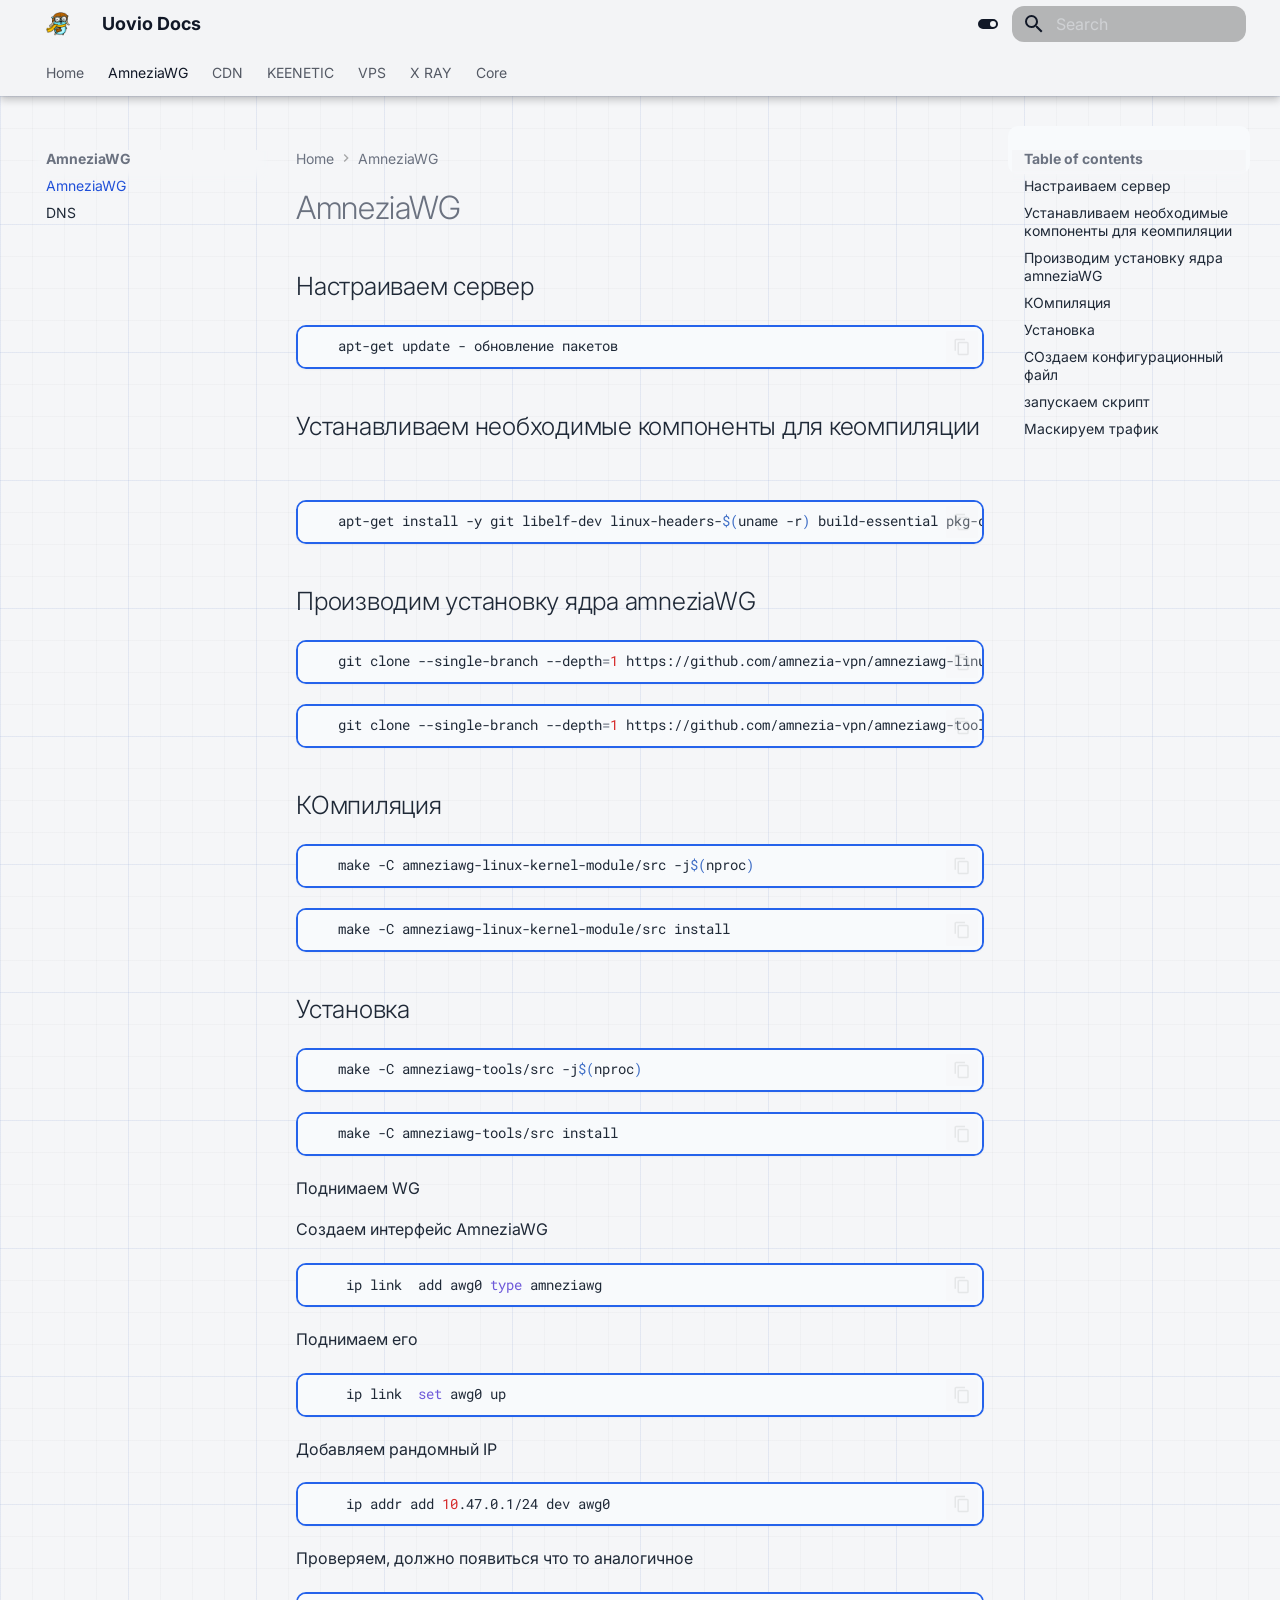
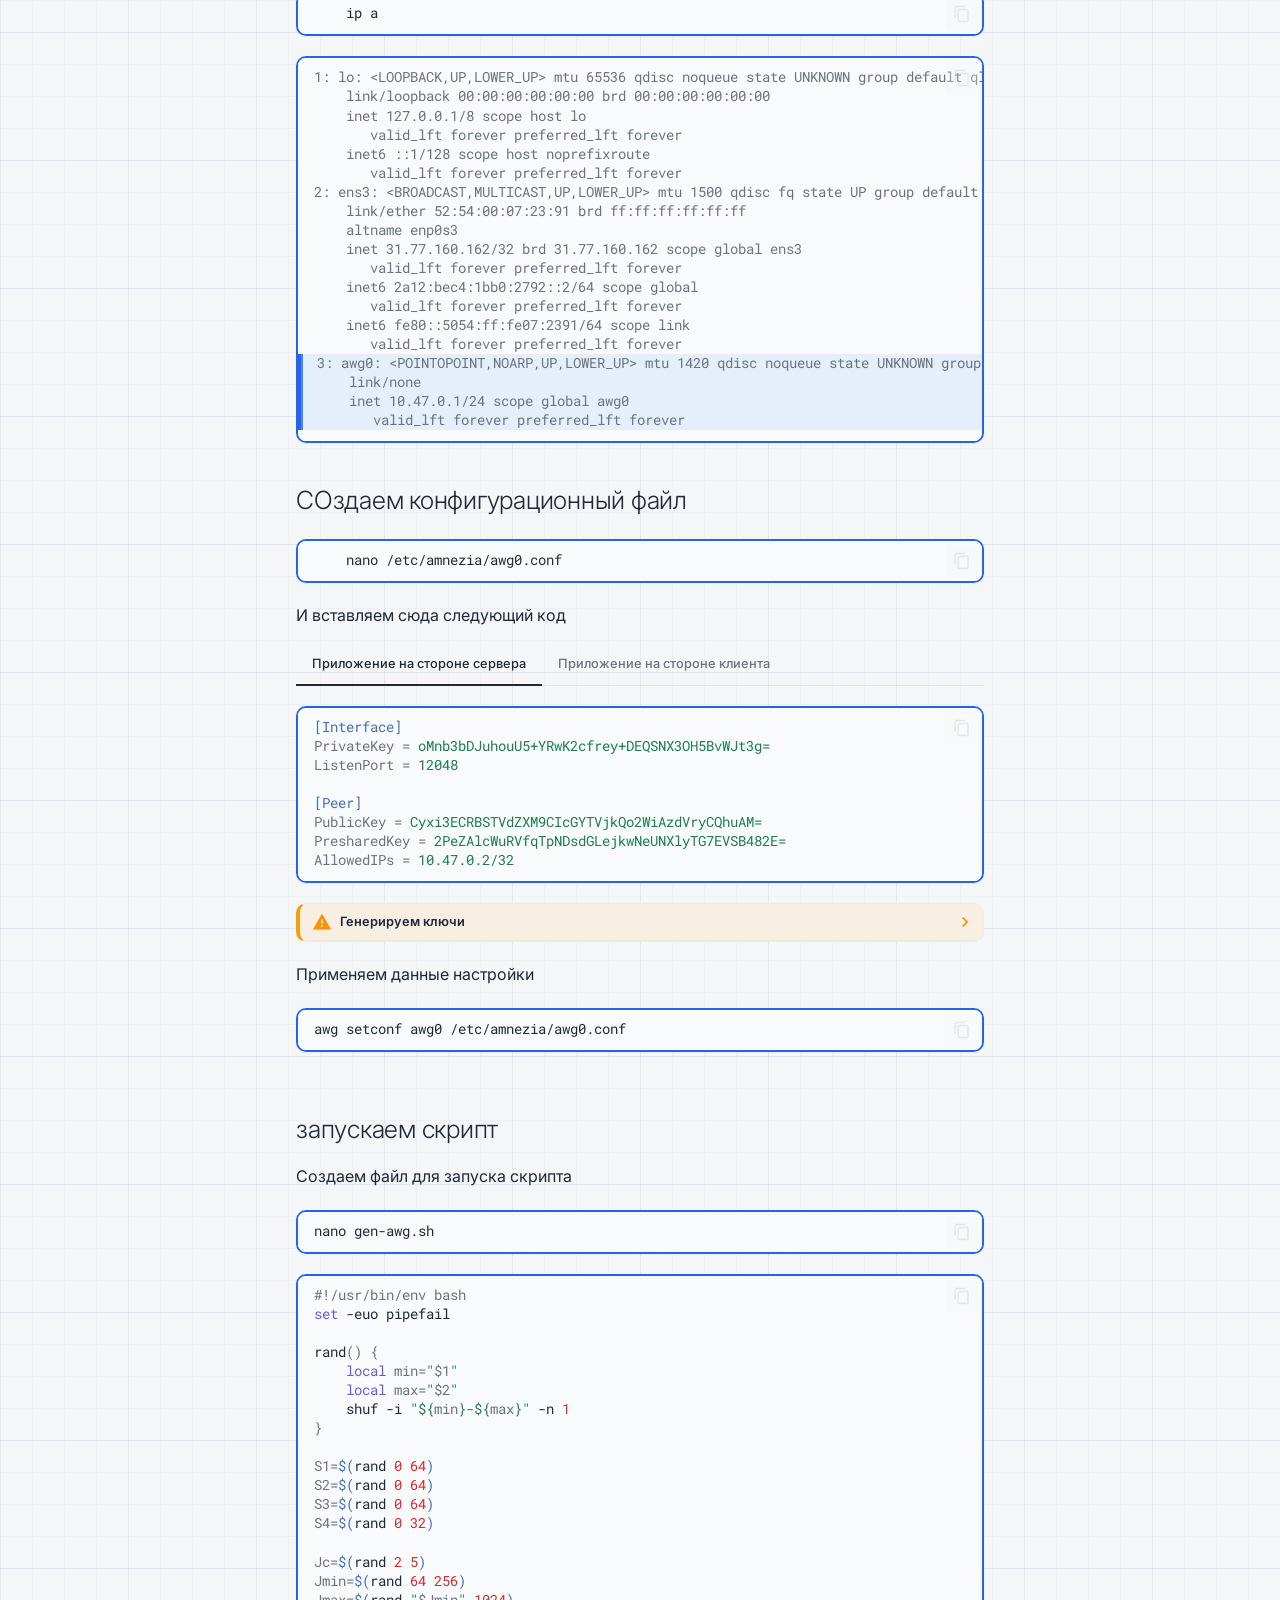
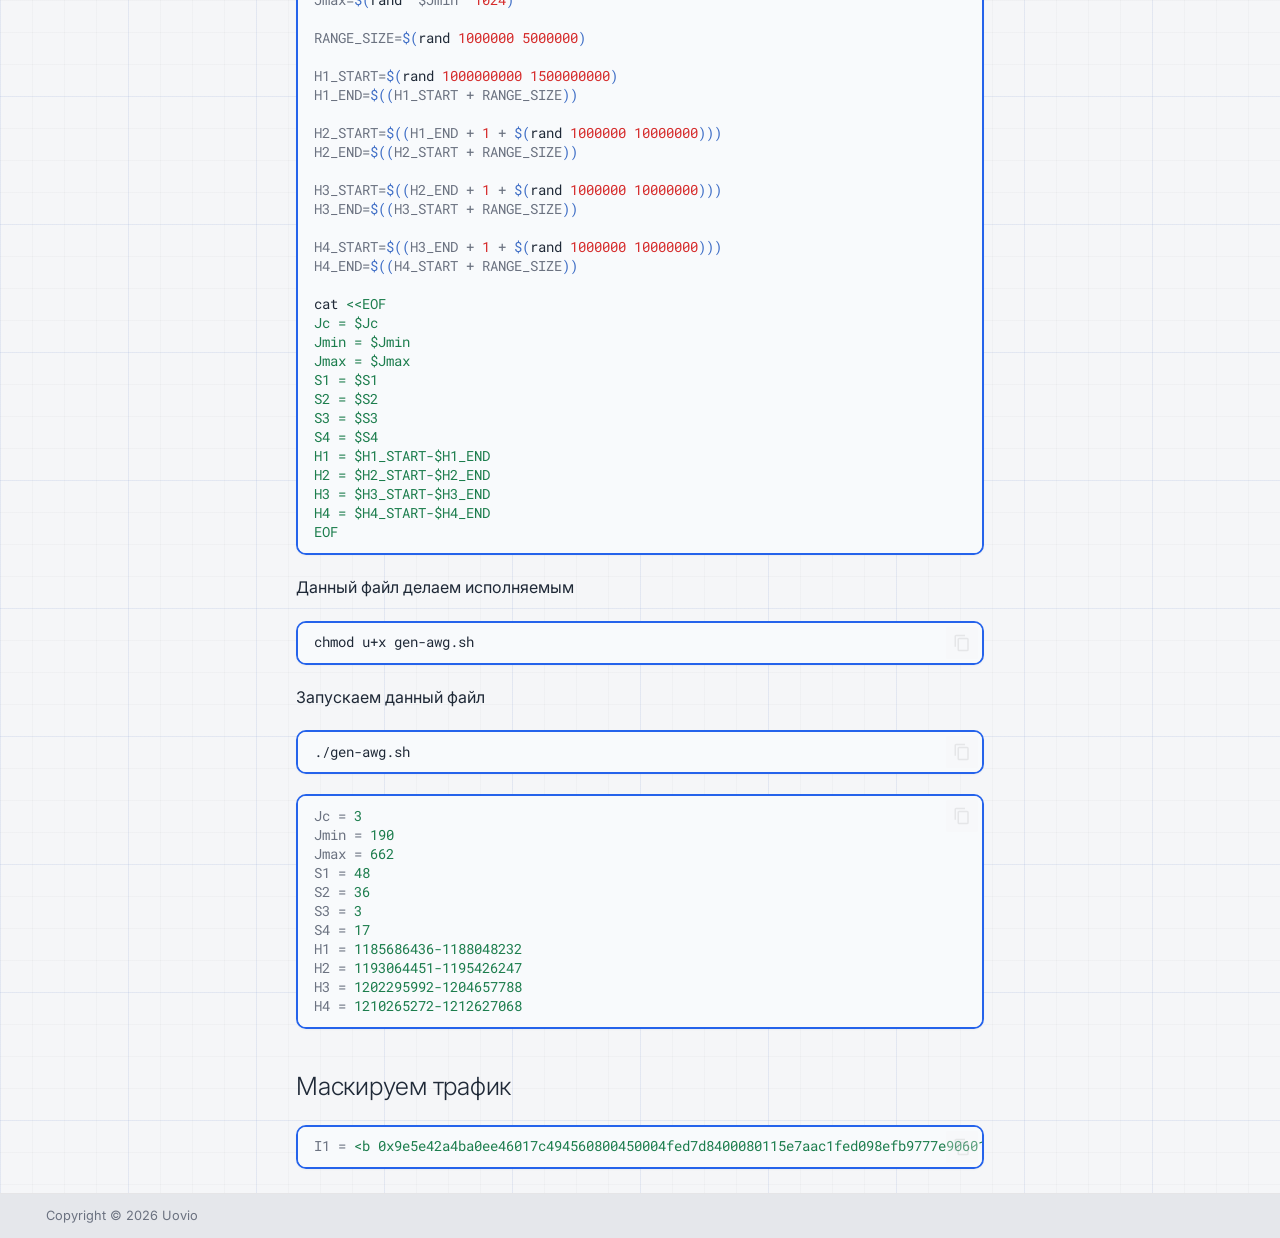
==== commit a50ae44d: "Deployed e5b3d5b with MkDocs version: 1.6.1" ====
--- a/AmneziaWG/AmneziaWG/index.html
+++ b/AmneziaWG/AmneziaWG/index.html
@@ -23,7 +23,7 @@
       
       
       <link rel="icon" href="../../assets/logo.png">
-      <meta name="generator" content="mkdocs-1.6.1, mkdocs-material-9.7.6">
+      <meta name="generator" content="mkdocs-1.6.1, mkdocs-material-9.8.1">
     
     
       
@@ -31,10 +31,10 @@
       
     
     
-      <link rel="stylesheet" href="../../assets/stylesheets/main.484c7ddc.min.css">
-      
-        
-        <link rel="stylesheet" href="../../assets/stylesheets/palette.ab4e12ef.min.css">
+      <link rel="stylesheet" href="../../assets/stylesheets/main.57a0d79d.min.css">
+      
+        
+        <link rel="stylesheet" href="../../assets/stylesheets/palette.fb2fffe2.min.css">
       
       
 
@@ -1264,9 +1264,9 @@
 </span><span id="__span-20-2"><a id="__codelineno-20-2" name="__codelineno-20-2" href="#__codelineno-20-2"></a><span class="nb">set</span><span class="w"> </span>-euo<span class="w"> </span>pipefail
 </span><span id="__span-20-3"><a id="__codelineno-20-3" name="__codelineno-20-3" href="#__codelineno-20-3"></a>
 </span><span id="__span-20-4"><a id="__codelineno-20-4" name="__codelineno-20-4" href="#__codelineno-20-4"></a>rand<span class="o">()</span><span class="w"> </span><span class="o">{</span>
-</span><span id="__span-20-5"><a id="__codelineno-20-5" name="__codelineno-20-5" href="#__codelineno-20-5"></a><span class="w">    </span><span class="nb">local</span><span class="w"> </span><span class="nv">min</span><span class="o">=</span><span class="s2">&quot;</span><span class="nv">$1</span><span class="s2">&quot;</span>
-</span><span id="__span-20-6"><a id="__codelineno-20-6" name="__codelineno-20-6" href="#__codelineno-20-6"></a><span class="w">    </span><span class="nb">local</span><span class="w"> </span><span class="nv">max</span><span class="o">=</span><span class="s2">&quot;</span><span class="nv">$2</span><span class="s2">&quot;</span>
-</span><span id="__span-20-7"><a id="__codelineno-20-7" name="__codelineno-20-7" href="#__codelineno-20-7"></a><span class="w">    </span>shuf<span class="w"> </span>-i<span class="w"> </span><span class="s2">&quot;</span><span class="si">${</span><span class="nv">min</span><span class="si">}</span><span class="s2">-</span><span class="si">${</span><span class="nv">max</span><span class="si">}</span><span class="s2">&quot;</span><span class="w"> </span>-n<span class="w"> </span><span class="m">1</span>
+</span><span id="__span-20-5"><a id="__codelineno-20-5" name="__codelineno-20-5" href="#__codelineno-20-5"></a><span class="w">    </span><span class="nb">local</span><span class="w"> </span><span class="nv">min</span><span class="o">=</span><span class="s2">"</span><span class="nv">$1</span><span class="s2">"</span>
+</span><span id="__span-20-6"><a id="__codelineno-20-6" name="__codelineno-20-6" href="#__codelineno-20-6"></a><span class="w">    </span><span class="nb">local</span><span class="w"> </span><span class="nv">max</span><span class="o">=</span><span class="s2">"</span><span class="nv">$2</span><span class="s2">"</span>
+</span><span id="__span-20-7"><a id="__codelineno-20-7" name="__codelineno-20-7" href="#__codelineno-20-7"></a><span class="w">    </span>shuf<span class="w"> </span>-i<span class="w"> </span><span class="s2">"</span><span class="si">${</span><span class="nv">min</span><span class="si">}</span><span class="s2">-</span><span class="si">${</span><span class="nv">max</span><span class="si">}</span><span class="s2">"</span><span class="w"> </span>-n<span class="w"> </span><span class="m">1</span>
 </span><span id="__span-20-8"><a id="__codelineno-20-8" name="__codelineno-20-8" href="#__codelineno-20-8"></a><span class="o">}</span>
 </span><span id="__span-20-9"><a id="__codelineno-20-9" name="__codelineno-20-9" href="#__codelineno-20-9"></a>
 </span><span id="__span-20-10"><a id="__codelineno-20-10" name="__codelineno-20-10" href="#__codelineno-20-10"></a><span class="nv">S1</span><span class="o">=</span><span class="k">$(</span>rand<span class="w"> </span><span class="m">0</span><span class="w"> </span><span class="m">64</span><span class="k">)</span>
@@ -1276,7 +1276,7 @@
 </span><span id="__span-20-14"><a id="__codelineno-20-14" name="__codelineno-20-14" href="#__codelineno-20-14"></a>
 </span><span id="__span-20-15"><a id="__codelineno-20-15" name="__codelineno-20-15" href="#__codelineno-20-15"></a><span class="nv">Jc</span><span class="o">=</span><span class="k">$(</span>rand<span class="w"> </span><span class="m">2</span><span class="w"> </span><span class="m">5</span><span class="k">)</span>
 </span><span id="__span-20-16"><a id="__codelineno-20-16" name="__codelineno-20-16" href="#__codelineno-20-16"></a><span class="nv">Jmin</span><span class="o">=</span><span class="k">$(</span>rand<span class="w"> </span><span class="m">64</span><span class="w"> </span><span class="m">256</span><span class="k">)</span>
-</span><span id="__span-20-17"><a id="__codelineno-20-17" name="__codelineno-20-17" href="#__codelineno-20-17"></a><span class="nv">Jmax</span><span class="o">=</span><span class="k">$(</span>rand<span class="w"> </span><span class="s2">&quot;</span><span class="nv">$Jmin</span><span class="s2">&quot;</span><span class="w"> </span><span class="m">1024</span><span class="k">)</span>
+</span><span id="__span-20-17"><a id="__codelineno-20-17" name="__codelineno-20-17" href="#__codelineno-20-17"></a><span class="nv">Jmax</span><span class="o">=</span><span class="k">$(</span>rand<span class="w"> </span><span class="s2">"</span><span class="nv">$Jmin</span><span class="s2">"</span><span class="w"> </span><span class="m">1024</span><span class="k">)</span>
 </span><span id="__span-20-18"><a id="__codelineno-20-18" name="__codelineno-20-18" href="#__codelineno-20-18"></a>
 </span><span id="__span-20-19"><a id="__codelineno-20-19" name="__codelineno-20-19" href="#__codelineno-20-19"></a><span class="nv">RANGE_SIZE</span><span class="o">=</span><span class="k">$(</span>rand<span class="w"> </span><span class="m">1000000</span><span class="w"> </span><span class="m">5000000</span><span class="k">)</span>
 </span><span id="__span-20-20"><a id="__codelineno-20-20" name="__codelineno-20-20" href="#__codelineno-20-20"></a>
@@ -1383,10 +1383,10 @@
     
       
       
-      <script id="__config" type="application/json">{"annotate": null, "base": "../..", "features": ["navigation.tabs", "navigation.tabs.sticky", "navigation.sections", "navigation.expand", "navigation.path", "navigation.indexes", "navigation.prune", "navigation.instant", "navigation.instant.progress", "navigation.tracking", "navigation.top", "search.suggest", "search.highlight", "search.share", "content.code.copy", "content.code.annotate", "content.tooltips", "content.action.edit", "content.action.view", "toc.follow"], "search": "../../assets/javascripts/workers/search.2c215733.min.js", "tags": null, "translations": {"clipboard.copied": "Copied to clipboard", "clipboard.copy": "Copy to clipboard", "search.result.more.one": "1 more on this page", "search.result.more.other": "# more on this page", "search.result.none": "No matching documents", "search.result.one": "1 matching document", "search.result.other": "# matching documents", "search.result.placeholder": "Type to start searching", "search.result.term.missing": "Missing", "select.version": "Select version"}, "version": null}</script>
-    
-    
-      <script src="../../assets/javascripts/bundle.79ae519e.min.js"></script>
+      <script id="__config" type="application/json">{"annotate": null, "base": "../..", "features": ["navigation.tabs", "navigation.tabs.sticky", "navigation.sections", "navigation.expand", "navigation.path", "navigation.indexes", "navigation.prune", "navigation.instant", "navigation.instant.progress", "navigation.tracking", "navigation.top", "search.suggest", "search.highlight", "search.share", "content.code.copy", "content.code.annotate", "content.tooltips", "content.action.edit", "content.action.view", "toc.follow"], "search": "../../assets/javascripts/workers/search.a7633da7.min.js", "tags": null, "translations": {"clipboard.copied": "Copied to clipboard", "clipboard.copy": "Copy to clipboard", "search.result.more.one": "1 more on this page", "search.result.more.other": "# more on this page", "search.result.none": "No matching documents", "search.result.one": "1 matching document", "search.result.other": "# matching documents", "search.result.placeholder": "Type to start searching", "search.result.term.missing": "Missing", "select.version": "Select version"}, "version": null}</script>
+    
+    
+      <script src="../../assets/javascripts/bundle.a5f9d56c.min.js"></script>
       
     
   </body>
--- a/assets/stylesheets/main.57a0d79d.min.css
+++ b/assets/stylesheets/main.57a0d79d.min.css
@@ -0,0 +1,6 @@
+@charset "UTF-8";html{box-sizing:border-box;-webkit-text-size-adjust:none;-moz-text-size-adjust:none;text-size-adjust:none}*,:after,:before{box-sizing:inherit}@media(prefers-reduced-motion){*,:after,:before{transition:none!important}}body{margin:0;-webkit-font-smoothing:antialiased;-moz-osx-font-smoothing:grayscale;--md-text-font-family:var(--md-text-font, _),
+    -apple-system, BlinkMacSystemFont, Helvetica, Arial, sans-serif;--md-code-font-family:var(--md-code-font, _),
+    SFMono-Regular, Consolas, Menlo, monospace}.md-typeset code:not(.focus-visible),a,button,input,label{-webkit-tap-highlight-color:transparent}a{color:inherit;text-decoration:none}hr{box-sizing:initial;display:block;height:.05rem;padding:0;overflow:visible;border:0}small{font-size:80%}sub,sup{line-height:1em}img{border-style:none}table{border-spacing:0;border-collapse:initial}td,th{font-weight:400;vertical-align:top}button{padding:0;margin:0;font-family:inherit;font-size:inherit;background:#0000;border:0}input{border:0;outline:none}:root{--md-primary-fg-color:#4051b5;--md-primary-fg-color--light:#5d6cc0;--md-primary-fg-color--dark:#303fa1;--md-primary-bg-color:#fff;--md-primary-bg-color--light:#ffffffb3;--md-accent-fg-color:#526cfe;--md-accent-fg-color--transparent:#526cfe1a;--md-accent-bg-color:#fff;--md-accent-bg-color--light:#ffffffb3;--md-typeset-table-sort-icon:url("data:image/svg+xml;charset=utf-8,<svg xmlns='http://www.w3.org/2000/svg' viewBox='0 0 24 24'><path d='m18 21-4-4h3V7h-3l4-4 4 4h-3v10h3M2 19v-2h10v2M2 13v-2h7v2M2 7V5h4v2z'/></svg>");--md-typeset-table-sort-icon--asc:url("data:image/svg+xml;charset=utf-8,<svg xmlns='http://www.w3.org/2000/svg' viewBox='0 0 24 24'><path d='M19 17h3l-4 4-4-4h3V3h2M2 17h10v2H2M6 5v2H2V5m0 6h7v2H2z'/></svg>");--md-typeset-table-sort-icon--desc:url("data:image/svg+xml;charset=utf-8,<svg xmlns='http://www.w3.org/2000/svg' viewBox='0 0 24 24'><path d='M19 7h3l-4-4-4 4h3v14h2M2 17h10v2H2M6 5v2H2V5m0 6h7v2H2z'/></svg>")}[data-md-color-scheme=default]{color-scheme:light}[data-md-color-scheme=default] img[src$="#gh-dark-mode-only"],[data-md-color-scheme=default] img[src$="#only-dark"]{display:none}:root,[data-md-color-scheme=default]{--md-hue:225deg;--md-default-fg-color:#000000de;--md-default-fg-color--light:#0000008a;--md-default-fg-color--lighter:#00000052;--md-default-fg-color--lightest:#00000012;--md-default-bg-color:#fff;--md-default-bg-color--light:#ffffffb3;--md-default-bg-color--lighter:#ffffff4d;--md-default-bg-color--lightest:#ffffff1f;--md-code-fg-color:#36464e;--md-code-bg-color:#f5f5f5;--md-code-bg-color--light:#f5f5f5b3;--md-code-bg-color--lighter:#f5f5f54d;--md-code-hl-color:#4287ff;--md-code-hl-color--light:#4287ff1a;--md-code-hl-number-color:#d52a2a;--md-code-hl-special-color:#db1457;--md-code-hl-function-color:#a846b9;--md-code-hl-constant-color:#6e59d9;--md-code-hl-keyword-color:#3f6ec6;--md-code-hl-string-color:#1c7d4d;--md-code-hl-name-color:var(--md-code-fg-color);--md-code-hl-operator-color:var(--md-default-fg-color--light);--md-code-hl-punctuation-color:var(--md-default-fg-color--light);--md-code-hl-comment-color:var(--md-default-fg-color--light);--md-code-hl-generic-color:var(--md-default-fg-color--light);--md-code-hl-variable-color:var(--md-default-fg-color--light);--md-typeset-color:var(--md-default-fg-color);--md-typeset-a-color:var(--md-primary-fg-color);--md-typeset-del-color:#f5503d26;--md-typeset-ins-color:#0bd57026;--md-typeset-kbd-color:#fafafa;--md-typeset-kbd-accent-color:#fff;--md-typeset-kbd-border-color:#b8b8b8;--md-typeset-mark-color:#ffff0080;--md-typeset-table-color:#0000001f;--md-typeset-table-color--light:#00000009;--md-admonition-fg-color:var(--md-default-fg-color);--md-admonition-bg-color:var(--md-default-bg-color);--md-warning-fg-color:#000000de;--md-warning-bg-color:#ff9;--md-footer-fg-color:#fff;--md-footer-fg-color--light:#ffffffb3;--md-footer-fg-color--lighter:#ffffff73;--md-footer-bg-color:#000000de;--md-footer-bg-color--dark:#00000052;--md-shadow-z1:0 0.2rem 0.5rem #0000000d,
+    0 0 0.05rem #0000001a;--md-shadow-z2:0 0.2rem 0.5rem #0000001a,
+    0 0 0.05rem #00000040;--md-shadow-z3:0 0.2rem 0.5rem #0003,
+    0 0 0.05rem #00000059}.md-icon svg{display:block;width:1.2rem;height:1.2rem;fill:currentcolor}aside,body,input{font-family:var(--md-text-font-family);font-feature-settings:"kern","liga";color:var(--md-typeset-color)}code,kbd,pre{font-family:var(--md-code-font-family);font-feature-settings:"kern"}.md-typeset{font-size:.8rem;line-height:1.6;overflow-wrap:break-word;-webkit-print-color-adjust:exact;color-adjust:exact}@media print{.md-typeset{font-size:.68rem}.md-typeset code,.md-typeset kbd,.md-typeset pre{white-space:pre-wrap}}.md-typeset blockquote,.md-typeset dl,.md-typeset figure,.md-typeset ol,.md-typeset pre,.md-typeset ul{margin-top:1em;margin-bottom:1em}.md-typeset h1{margin:0 0 1.25em;font-size:2em;line-height:1.3;color:var(--md-default-fg-color--light)}.md-typeset h1,.md-typeset h2{font-weight:300;letter-spacing:-.01em}.md-typeset h2{margin:1.6em 0 .64em;font-size:1.5625em;line-height:1.4}.md-typeset h3{margin:1.6em 0 .8em;font-size:1.25em;font-weight:400;line-height:1.5;letter-spacing:-.01em}.md-typeset h2+h3{margin-top:.8em}.md-typeset h4{margin:1em 0;font-weight:700;letter-spacing:-.01em}.md-typeset h5,.md-typeset h6{margin:1.25em 0;font-size:.8em;font-weight:700;color:var(--md-default-fg-color--light);letter-spacing:-.01em}.md-typeset h5{text-transform:uppercase}.md-typeset h5 code{text-transform:none}.md-typeset hr{display:flow-root;margin:1.5em 0;border-bottom:.05rem solid var(--md-default-fg-color--lightest)}.md-typeset a{color:var(--md-typeset-a-color);word-break:break-word}.md-typeset a,.md-typeset a:before{transition:color 125ms}.md-typeset a:focus,.md-typeset a:hover{color:var(--md-accent-fg-color)}.md-typeset a:focus code,.md-typeset a:hover code{color:var(--md-accent-fg-color);background-color:var(--md-accent-fg-color--transparent)}.md-typeset a code{color:var(--md-typeset-a-color)}.md-typeset a.focus-visible{outline-color:var(--md-accent-fg-color);outline-offset:.2rem}.md-typeset code,.md-typeset kbd,.md-typeset pre{font-variant-ligatures:none;color:var(--md-code-fg-color);direction:ltr;transition:background-color 125ms}.md-typeset code{padding:0 .2941176471em;font-size:.85em;word-break:break-word;background-color:var(--md-code-bg-color);border-radius:.1rem;-webkit-box-decoration-break:clone;box-decoration-break:clone;transition:color 125ms,background-color 125ms}.md-typeset code:not(.focus-visible){outline:none}.md-typeset pre{position:relative;display:flow-root;line-height:1.4}.md-typeset pre>code{display:block;padding:.7720588235em 1.1764705882em;margin:0;overflow:auto;word-break:normal;touch-action:auto;scrollbar-color:var(--md-default-fg-color--lighter) #0000;scrollbar-width:thin;outline-color:var(--md-accent-fg-color);box-shadow:none;-webkit-box-decoration-break:slice;box-decoration-break:slice}.md-typeset pre>code:hover{scrollbar-color:var(--md-accent-fg-color) #0000}.md-typeset pre>code::-webkit-scrollbar{width:.2rem;height:.2rem}.md-typeset pre>code::-webkit-scrollbar-thumb{background-color:var(--md-default-fg-color--lighter)}.md-typeset pre>code::-webkit-scrollbar-thumb:hover{background-color:var(--md-accent-fg-color)}.md-typeset kbd{display:inline-block;padding:0 .6666666667em;font-size:.75em;color:var(--md-default-fg-color);word-break:break-word;vertical-align:text-top;background-color:var(--md-typeset-kbd-color);border-radius:.1rem;box-shadow:0 .1rem 0 .05rem var(--md-typeset-kbd-border-color),0 .1rem 0 var(--md-typeset-kbd-border-color),0 -.1rem .2rem var(--md-typeset-kbd-accent-color) inset}.md-typeset mark{color:inherit;word-break:break-word;background-color:var(--md-typeset-mark-color);-webkit-box-decoration-break:clone;box-decoration-break:clone}.md-typeset abbr{text-decoration:none;cursor:help}.md-typeset [data-preview],.md-typeset abbr{border-bottom:.05rem dotted var(--md-default-fg-color--light)}.md-typeset small{opacity:.75}[dir=ltr] .md-typeset sub,[dir=ltr] .md-typeset sup{margin-left:.078125em}[dir=rtl] .md-typeset sub,[dir=rtl] .md-typeset sup{margin-right:.078125em}[dir=ltr] .md-typeset blockquote{padding-left:.6rem;border-left:.2rem solid var(--md-default-fg-color--lighter)}[dir=rtl] .md-typeset blockquote{padding-right:.6rem;border-right:.2rem solid var(--md-default-fg-color--lighter)}.md-typeset blockquote{margin-left:0;margin-right:0;color:var(--md-default-fg-color--light)}.md-typeset ul{list-style-type:disc}.md-typeset ul[type]{list-style-type:revert-layer}[dir=ltr] .md-typeset ol,[dir=ltr] .md-typeset ol li ol,[dir=ltr] .md-typeset ol li ul,[dir=ltr] .md-typeset ul,[dir=ltr] .md-typeset ul li ol,[dir=ltr] .md-typeset ul li ul{margin-left:.625em}[dir=rtl] .md-typeset ol,[dir=rtl] .md-typeset ol li ol,[dir=rtl] .md-typeset ol li ul,[dir=rtl] .md-typeset ul,[dir=rtl] .md-typeset ul li ol,[dir=rtl] .md-typeset ul li ul{margin-right:.625em}.md-typeset ol,.md-typeset ul{padding:0}.md-typeset ol:not([hidden]),.md-typeset ul:not([hidden]){display:flow-root}.md-typeset ol ol,.md-typeset ul ol{list-style-type:lower-alpha}.md-typeset ol ol ol,.md-typeset ul ol ol{list-style-type:lower-roman}.md-typeset ol ol ol ol,.md-typeset ul ol ol ol{list-style-type:upper-alpha}.md-typeset ol ol ol ol ol,.md-typeset ul ol ol ol ol{list-style-type:upper-roman}.md-typeset ol[type],.md-typeset ul[type]{list-style-type:revert-layer}[dir=ltr] .md-typeset ol li,[dir=ltr] .md-typeset ul li{margin-left:1.25em}[dir=rtl] .md-typeset ol li,[dir=rtl] .md-typeset ul li{margin-right:1.25em}.md-typeset ol li,.md-typeset ul li{margin-bottom:.5em}.md-typeset ol li blockquote,.md-typeset ol li p,.md-typeset ul li blockquote,.md-typeset ul li p{margin:.5em 0}.md-typeset ol li:last-child,.md-typeset ul li:last-child{margin-bottom:0}.md-typeset ol li ol,.md-typeset ol li ul,.md-typeset ul li ol,.md-typeset ul li ul{margin-top:.5em;margin-bottom:.5em}[dir=ltr] .md-typeset dd{margin-left:1.875em}[dir=rtl] .md-typeset dd{margin-right:1.875em}.md-typeset dd{margin-top:1em;margin-bottom:1.5em}.md-typeset img,.md-typeset svg,.md-typeset video{max-width:100%;height:auto}.md-typeset img[align=left]{margin:1em 1em 1em 0}.md-typeset img[align=right]{margin:1em 0 1em 1em}.md-typeset img[align]:only-child{margin-top:0}.md-typeset figure{display:flow-root;width:fit-content;max-width:100%;margin:1em auto;text-align:center}.md-typeset figure img{display:block;margin:0 auto}.md-typeset figcaption{max-width:24rem;margin:1em auto;font-style:italic}.md-typeset iframe{max-width:100%}.md-typeset table:not([class]){display:inline-block;max-width:100%;overflow:auto;font-size:.64rem;touch-action:auto;background-color:var(--md-default-bg-color);border:.05rem solid var(--md-typeset-table-color);border-radius:.1rem}@media print{.md-typeset table:not([class]){display:table}}.md-typeset table:not([class])+*{margin-top:1.5em}.md-typeset table:not([class]) td>:first-child,.md-typeset table:not([class]) th>:first-child{margin-top:0}.md-typeset table:not([class]) td>:last-child,.md-typeset table:not([class]) th>:last-child{margin-bottom:0}.md-typeset table:not([class]) td:not([align]),.md-typeset table:not([class]) th:not([align]){text-align:left}[dir=rtl] .md-typeset table:not([class]) td:not([align]),[dir=rtl] .md-typeset table:not([class]) th:not([align]){text-align:right}.md-typeset table:not([class]) th{min-width:5rem;padding:.9375em 1.25em;font-weight:700;vertical-align:top}.md-typeset table:not([class]) td{padding:.9375em 1.25em;vertical-align:top;border-top:.05rem solid var(--md-typeset-table-color)}.md-typeset table:not([class]) tbody tr{transition:background-color 125ms}.md-typeset table:not([class]) tbody tr:hover{background-color:var(--md-typeset-table-color--light);box-shadow:0 .05rem 0 var(--md-default-bg-color) inset}.md-typeset table:not([class]) a{word-break:normal}.md-typeset table th[role=columnheader]{cursor:pointer}[dir=ltr] .md-typeset table th[role=columnheader]:after{margin-left:.5em}[dir=rtl] .md-typeset table th[role=columnheader]:after{margin-right:.5em}.md-typeset table th[role=columnheader]:after{display:inline-block;width:1.2em;height:1.2em;vertical-align:text-bottom;content:"";-webkit-mask-image:var(--md-typeset-table-sort-icon);mask-image:var(--md-typeset-table-sort-icon);-webkit-mask-repeat:no-repeat;mask-repeat:no-repeat;-webkit-mask-size:contain;mask-size:contain;transition:background-color 125ms}.md-typeset table th[role=columnheader]:hover:after{background-color:var(--md-default-fg-color--lighter)}.md-typeset table th[role=columnheader][aria-sort=ascending]:after{background-color:var(--md-default-fg-color--light);-webkit-mask-image:var(--md-typeset-table-sort-icon--asc);mask-image:var(--md-typeset-table-sort-icon--asc)}.md-typeset table th[role=columnheader][aria-sort=descending]:after{background-color:var(--md-default-fg-color--light);-webkit-mask-image:var(--md-typeset-table-sort-icon--desc);mask-image:var(--md-typeset-table-sort-icon--desc)}.md-typeset__scrollwrap{margin:1em -.8rem;overflow-x:auto;touch-action:auto}.md-typeset__table{display:inline-block;padding:0 .8rem;margin-bottom:.5em}@media print{.md-typeset__table{display:block}}html .md-typeset__table table{display:table;width:100%;margin:0;overflow:hidden}@media screen and (max-width:44.984375em){.md-content__inner>pre{margin:1em -.8rem}.md-content__inner>pre code{border-radius:0}}.md-typeset .md-author{position:relative;display:block;flex-shrink:0;width:1.6rem;height:1.6rem;overflow:hidden;border-radius:100%;transition:color 125ms,transform 125ms}.md-typeset .md-author img{display:block}.md-typeset .md-author--more{font-size:.6rem;font-weight:700;line-height:1.6rem;color:var(--md-default-fg-color--lighter);text-align:center;background:var(--md-default-fg-color--lightest)}.md-typeset .md-author--long{width:2.4rem;height:2.4rem}.md-typeset a.md-author{transform:scale(1)}.md-typeset a.md-author img{filter:grayscale(100%) opacity(75%);border-radius:100%;transition:filter 125ms}.md-typeset a.md-author:focus,.md-typeset a.md-author:hover{z-index:1;transform:scale(1.1)}.md-typeset a.md-author:focus img,.md-typeset a.md-author:hover img{filter:grayscale(0)}.md-banner{overflow:auto;color:var(--md-footer-fg-color);background-color:var(--md-footer-bg-color)}@media print{.md-banner{display:none}}.md-banner--warning{color:var(--md-warning-fg-color);background-color:var(--md-warning-bg-color)}.md-banner__inner{padding:0 .8rem;margin:.6rem auto;font-size:.7rem}[dir=ltr] .md-banner__button{float:right}[dir=rtl] .md-banner__button{float:left}.md-banner__button{color:inherit;cursor:pointer;transition:opacity .25s}.no-js .md-banner__button{display:none}.md-banner__button:hover{opacity:.7}html{height:100%;overflow-x:hidden;font-size:125%}@media screen and (min-width:100em){html{font-size:137.5%}}@media screen and (min-width:125em){html{font-size:150%}}body{position:relative;display:flex;flex-direction:column;width:100%;min-height:100%;font-size:.5rem;background-color:var(--md-default-bg-color)}@media print{body{display:block}}@media screen and (max-width:59.984375em){body[data-md-scrolllock]{position:fixed}}.md-grid{max-width:61rem;margin-left:auto;margin-right:auto}.md-container{display:flex;flex-grow:1;flex-direction:column}@media print{.md-container{display:block}}.md-main{flex-grow:1}.md-main__inner{display:flex;height:100%;margin-top:1.5rem}.md-ellipsis{overflow:hidden;text-overflow:ellipsis}.md-toggle{display:none}.md-option{position:absolute;width:0;height:0;opacity:0}.md-option:checked+label:not([hidden]){display:block}.md-option.focus-visible+label{outline-style:auto;outline-color:var(--md-accent-fg-color)}.md-skip{position:fixed;z-index:-1;padding:.3rem .5rem;margin:.5rem;font-size:.64rem;color:var(--md-default-bg-color);background-color:var(--md-default-fg-color);border-radius:.1rem;outline-color:var(--md-accent-fg-color);opacity:0;transform:translateY(.4rem)}.md-skip:focus{z-index:10;opacity:1;transition:transform .25s cubic-bezier(.4,0,.2,1),opacity 175ms 75ms;transform:translateY(0)}@page{margin:25mm}:root{--md-clipboard-icon:url("data:image/svg+xml;charset=utf-8,<svg xmlns='http://www.w3.org/2000/svg' viewBox='0 0 24 24'><path d='M19 21H8V7h11m0-2H8a2 2 0 0 0-2 2v14a2 2 0 0 0 2 2h11a2 2 0 0 0 2-2V7a2 2 0 0 0-2-2m-3-4H4a2 2 0 0 0-2 2v14h2V3h12z'/></svg>");--md-code-select-icon:url("data:image/svg+xml;charset=utf-8,<svg xmlns='http://www.w3.org/2000/svg' viewBox='0 0 24 24'><path d='M19 19h-4v2h4c1.1 0 2-.9 2-2v-4h-2m0-12h-4v2h4v4h2V5c0-1.1-.9-2-2-2M5 5h4V3H5c-1.1 0-2 .9-2 2v4h2m0 6H3v4c0 1.1.9 2 2 2h4v-2H5zm2-4h2v2H7zm4 0h2v2h-2zm4 0h2v2h-2zM7 7h2v2H7zm4 0h2v2h-2zm4 0h2v2h-2zm-8 8h2v2H7zm4 0h2v2h-2zm4 0h2v2h-2z'/></svg>");--md-code-copy-icon:url("data:image/svg+xml;charset=utf-8,<svg xmlns='http://www.w3.org/2000/svg' viewBox='0 0 24 24'><path d='M19 21H8V7h11m0-2H8a2 2 0 0 0-2 2v14a2 2 0 0 0 2 2h11a2 2 0 0 0 2-2V7a2 2 0 0 0-2-2m-3-4H4a2 2 0 0 0-2 2v14h2V3h12z'/></svg>")}.md-clipboard{z-index:1;width:1.5em;height:1.5em;color:var(--md-default-fg-color--lightest);cursor:pointer;border-radius:.1rem;outline-color:var(--md-accent-fg-color);outline-offset:.1rem;transition:color .25s}@media print{.md-clipboard{display:none}}.md-clipboard:not(.focus-visible){outline:none;-webkit-tap-highlight-color:transparent}:hover>.md-clipboard{color:var(--md-default-fg-color--light)}.md-clipboard:focus,.md-clipboard:hover{color:var(--md-accent-fg-color)}.md-clipboard:after{display:block;width:1.125em;height:1.125em;margin:0 auto;content:"";background-color:currentcolor;-webkit-mask-image:var(--md-clipboard-icon);mask-image:var(--md-clipboard-icon);-webkit-mask-repeat:no-repeat;mask-repeat:no-repeat;-webkit-mask-position:center;mask-position:center;-webkit-mask-size:contain;mask-size:contain}.md-clipboard--inline{cursor:pointer}.md-clipboard--inline code{transition:color .25s,background-color .25s}.md-clipboard--inline:focus code,.md-clipboard--inline:hover code{color:var(--md-accent-fg-color);background-color:var(--md-accent-fg-color--transparent)}.md-typeset .md-code__content{display:grid}.md-code__nav{position:absolute;top:.25em;right:.25em;z-index:1;display:flex;gap:.2rem;padding:.2rem;background-color:var(--md-code-bg-color--lighter);border-radius:.1rem;transition:background-color .25s}:hover>.md-code__nav{background-color:var(--md-code-bg-color--light)}.md-code__button{display:block;width:1.5em;height:1.5em;color:var(--md-default-fg-color--lightest);cursor:pointer;outline-color:var(--md-accent-fg-color);outline-offset:.1rem;transition:color .25s}:hover>*>.md-code__button{color:var(--md-default-fg-color--light)}.md-code__button.focus-visible,.md-code__button:hover{color:var(--md-accent-fg-color)}.md-code__button--active{color:var(--md-default-fg-color)!important}.md-code__button:after{display:block;width:1.125em;height:1.125em;margin:0 auto;content:"";background-color:currentcolor;-webkit-mask-repeat:no-repeat;mask-repeat:no-repeat;-webkit-mask-position:center;mask-position:center;-webkit-mask-size:contain;mask-size:contain}.md-code__button[data-md-type=select]:after{-webkit-mask-image:var(--md-code-select-icon);mask-image:var(--md-code-select-icon)}.md-code__button[data-md-type=copy]:after{-webkit-mask-image:var(--md-code-copy-icon);mask-image:var(--md-code-copy-icon)}@keyframes consent{0%{opacity:0;transform:translateY(100%)}to{opacity:1;transform:translateY(0)}}@keyframes overlay{0%{opacity:0}to{opacity:1}}.md-consent__overlay{position:fixed;top:0;z-index:5;width:100%;height:100%;background-color:#0000008a;-webkit-backdrop-filter:blur(.1rem);backdrop-filter:blur(.1rem);opacity:1;animation:overlay .25s both}.md-consent__inner{position:fixed;bottom:0;z-index:5;width:100%;max-height:100%;padding:0;overflow:auto;background-color:var(--md-default-bg-color);border:0;border-radius:.1rem;box-shadow:0 0 .2rem #0000001a,0 .2rem .4rem #0003;animation:consent .5s cubic-bezier(.1,.7,.1,1) both}.md-consent__form{padding:.8rem}.md-consent__settings{display:none;margin:1em 0}input:checked+.md-consent__settings{display:block}.md-consent__controls{margin-bottom:.8rem}.md-typeset .md-consent__controls .md-button{display:inline}@media screen and (max-width:44.984375em){.md-typeset .md-consent__controls .md-button{display:block;width:100%;margin-top:.4rem;text-align:center}}.md-consent label{cursor:pointer}.md-content{flex-grow:1;min-width:0}.md-content__inner{padding-top:.6rem;margin:0 .8rem 1.2rem}@media screen and (min-width:76.25em){[dir=ltr] .md-sidebar--primary:not([hidden])~.md-content>.md-content__inner,[dir=rtl] .md-sidebar--secondary:not([hidden])~.md-content>.md-content__inner{margin-left:1.2rem}[dir=ltr] .md-sidebar--secondary:not([hidden])~.md-content>.md-content__inner,[dir=rtl] .md-sidebar--primary:not([hidden])~.md-content>.md-content__inner{margin-right:1.2rem}}.md-content__inner:before{display:block;height:.4rem;content:""}.md-content__inner>:last-child{margin-bottom:0}[dir=ltr] .md-content__button{float:right;margin-left:.4rem}[dir=rtl] .md-content__button{float:left;margin-right:.4rem}.md-content__button{padding:0;margin:.4rem 0}@media print{.md-content__button{display:none}}.md-typeset .md-content__button{color:var(--md-default-fg-color--lighter)}.md-content__button svg{display:inline;vertical-align:top}[dir=rtl] .md-content__button svg{transform:scaleX(-1)}[dir=ltr] .md-dialog{right:.8rem}[dir=rtl] .md-dialog{left:.8rem}.md-dialog{position:fixed;bottom:.8rem;z-index:4;min-width:11.1rem;padding:.4rem .6rem;pointer-events:none;background-color:var(--md-default-fg-color);border-radius:.1rem;box-shadow:var(--md-shadow-z3);opacity:0;transition:transform 0s .4s,opacity .4s;transform:translateY(100%)}@media print{.md-dialog{display:none}}.md-dialog--active{pointer-events:auto;opacity:1;transition:transform .4s cubic-bezier(.075,.85,.175,1),opacity .4s;transform:translateY(0)}.md-dialog__inner{font-size:.7rem;color:var(--md-default-bg-color)}.md-feedback{margin:2em 0 1em;text-align:center}.md-feedback fieldset{padding:0;margin:0;border:none}.md-feedback__title{margin:1em auto;font-weight:700}.md-feedback__inner{position:relative}.md-feedback__list{position:relative;display:flex;flex-wrap:wrap;place-content:baseline center}.md-feedback__list:hover .md-icon:not(:disabled){color:var(--md-default-fg-color--lighter)}:disabled .md-feedback__list{min-height:1.8rem}.md-feedback__icon{flex-shrink:0;margin:0 .1rem;color:var(--md-default-fg-color--light);cursor:pointer;transition:color 125ms}.md-feedback__icon:not(:disabled).md-icon:hover{color:var(--md-accent-fg-color)}.md-feedback__icon:disabled{color:var(--md-default-fg-color--lightest);pointer-events:none}.md-feedback__note{position:relative;opacity:0;transition:transform .4s cubic-bezier(.1,.7,.1,1),opacity .15s;transform:translateY(.4rem)}.md-feedback__note>*{max-width:16rem;margin:0 auto}:disabled .md-feedback__note{opacity:1;transform:translateY(0)}@media print{.md-feedback,.md-footer{display:none}}.md-footer{color:var(--md-footer-fg-color);background-color:var(--md-footer-bg-color)}.md-footer__inner{justify-content:space-between;padding:.2rem;overflow:auto}.md-footer__inner:not([hidden]){display:flex}.md-footer__link{display:flex;flex-grow:.01;align-items:end;max-width:100%;margin-top:1rem;margin-bottom:.4rem;overflow:hidden;outline-color:var(--md-accent-fg-color);transition:opacity .25s}.md-footer__link:focus,.md-footer__link:hover{opacity:.7}[dir=rtl] .md-footer__link svg{transform:scaleX(-1)}@media screen and (max-width:44.984375em){.md-footer__link--prev{flex-shrink:0}.md-footer__link--prev .md-footer__title{display:none}}[dir=ltr] .md-footer__link--next{margin-left:auto}.md-footer__link--next{text-align:right}[dir=rtl] .md-footer__link--next{margin-right:auto;text-align:left}.md-footer__title{flex-grow:1;max-width:calc(100% - 2.4rem);padding:0 1rem;margin-bottom:.7rem;font-size:.9rem;white-space:nowrap}.md-footer__button{padding:.4rem;margin:.2rem}.md-footer__direction{font-size:.64rem;opacity:.7}.md-footer-meta{background-color:var(--md-footer-bg-color--dark)}.md-footer-meta__inner{display:flex;flex-wrap:wrap;justify-content:space-between;padding:.2rem}html .md-footer-meta.md-typeset a{color:var(--md-footer-fg-color--light)}html .md-footer-meta.md-typeset a:focus,html .md-footer-meta.md-typeset a:hover{color:var(--md-footer-fg-color)}.md-copyright{width:100%;padding:.4rem 0;margin:auto .6rem;font-size:.64rem;color:var(--md-footer-fg-color--lighter)}.md-copyright__highlight{color:var(--md-footer-fg-color--light)}.md-social{display:inline-flex;gap:.2rem;padding:.2rem 0 .6rem;margin:0 .4rem}@media screen and (min-width:45em){.md-copyright{width:auto}.md-social{padding:.6rem 0}}.md-social__link{display:inline-block;width:1.6rem;height:1.6rem;text-align:center}.md-social__link:before{line-height:1.9}.md-social__link svg{max-height:.8rem;vertical-align:-25%;fill:currentcolor}.md-typeset .md-button{display:inline-block;padding:.625em 2em;font-weight:700;color:var(--md-primary-fg-color);cursor:pointer;border:.1rem solid;border-radius:.1rem;transition:color 125ms,background-color 125ms,border-color 125ms}.md-typeset .md-button--primary{color:var(--md-primary-bg-color);background-color:var(--md-primary-fg-color);border-color:var(--md-primary-fg-color)}.md-typeset .md-button:focus,.md-typeset .md-button:hover{color:var(--md-accent-bg-color);background-color:var(--md-accent-fg-color);border-color:var(--md-accent-fg-color)}[dir=ltr] .md-typeset .md-input,[dir=rtl] .md-typeset .md-input{border-top-left-radius:.1rem}[dir=ltr] .md-typeset .md-input,[dir=rtl] .md-typeset .md-input{border-top-right-radius:.1rem}.md-typeset .md-input{height:1.8rem;padding:0 .6rem;font-size:.8rem;border-bottom:.1rem solid var(--md-default-fg-color--lighter);box-shadow:var(--md-shadow-z1);transition:border .25s,box-shadow .25s}.md-typeset .md-input:focus,.md-typeset .md-input:hover{border-bottom-color:var(--md-accent-fg-color);box-shadow:var(--md-shadow-z2)}.md-typeset .md-input--stretch{width:100%}.md-header{position:sticky;left:0;right:0;top:0;z-index:4;display:block;color:var(--md-primary-bg-color);background-color:var(--md-primary-fg-color);box-shadow:0 0 .2rem #0000,0 .2rem .4rem #0000}@media print{.md-header{display:none}}.md-header[hidden]{transition:transform .25s cubic-bezier(.8,0,.6,1),box-shadow .25s;transform:translateY(-100%)}.md-header--shadow{box-shadow:0 0 .2rem #0000001a,0 .2rem .4rem #0003;transition:transform .25s cubic-bezier(.1,.7,.1,1),box-shadow .25s}.md-header__inner{display:flex;align-items:center;padding:0 .2rem}.md-header__button{position:relative;z-index:1;padding:.4rem;margin:.2rem;color:currentcolor;vertical-align:middle;cursor:pointer;outline-color:var(--md-accent-fg-color);transition:opacity .25s}.md-header__button:hover{opacity:.7}.md-header__button:not([hidden]){display:inline-block}.md-header__button:not(.focus-visible){outline:none;-webkit-tap-highlight-color:transparent}.md-header__button.md-logo{padding:.4rem;margin:.2rem}@media screen and (max-width:76.234375em){.md-header__button.md-logo{display:none}}.md-header__button.md-logo img,.md-header__button.md-logo svg{display:block;width:auto;height:1.2rem;fill:currentcolor}@media screen and (min-width:60em){.md-header__button[for=__search]{display:none}}.no-js .md-header__button[for=__search]{display:none}[dir=rtl] .md-header__button[for=__search] svg{transform:scaleX(-1)}@media screen and (min-width:76.25em){.md-header__button[for=__drawer]{display:none}}.md-header__topic{position:absolute;display:flex;max-width:100%;white-space:nowrap;transition:transform .4s cubic-bezier(.1,.7,.1,1),opacity .15s}.md-header__topic+.md-header__topic{z-index:-1;pointer-events:none;opacity:0;transition:transform .4s cubic-bezier(1,.7,.1,.1),opacity .15s;transform:translateX(1.25rem)}[dir=rtl] .md-header__topic+.md-header__topic{transform:translateX(-1.25rem)}.md-draft,.md-header__topic:first-child,.md-nav__title{font-weight:700}[dir=ltr] .md-header__title{margin-left:1rem;margin-right:.4rem}[dir=rtl] .md-header__title{margin-right:1rem;margin-left:.4rem}.md-header__title{flex-grow:1;height:2.4rem;font-size:.9rem;line-height:2.4rem}.md-header__title--active .md-header__topic{z-index:-1;pointer-events:none;opacity:0;transition:transform .4s cubic-bezier(1,.7,.1,.1),opacity .15s;transform:translateX(-1.25rem)}[dir=rtl] .md-header__title--active .md-header__topic{transform:translateX(1.25rem)}.md-header__title--active .md-header__topic+.md-header__topic{z-index:0;pointer-events:auto;opacity:1;transition:transform .4s cubic-bezier(.1,.7,.1,1),opacity .15s;transform:translateX(0)}.md-header__title>.md-header__ellipsis{position:relative;width:100%;height:100%}.md-header__option{display:flex;flex-shrink:0;max-width:100%;white-space:nowrap;transition:max-width 0s .25s,opacity .25s .25s}[data-md-toggle=search]:checked~.md-header .md-header__option{max-width:0;opacity:0;transition:max-width,opacity}.md-header__option>input{bottom:0}.md-header__source{display:none}@media screen and (min-width:60em){[dir=ltr] .md-header__source{margin-left:1rem}[dir=rtl] .md-header__source{margin-right:1rem}.md-header__source{display:block;width:11.7rem;max-width:11.7rem}}@media screen and (min-width:76.25em){[dir=ltr] .md-header__source{margin-left:1.4rem}[dir=rtl] .md-header__source{margin-right:1.4rem}}.md-meta{font-size:.7rem;line-height:1.3;color:var(--md-default-fg-color--light)}.md-meta__list{display:inline-flex;flex-wrap:wrap;padding:0;margin:0;list-style:none}.md-meta__item:not(:last-child):after{margin-left:.2rem;margin-right:.2rem;content:"·"}.md-meta__link{color:var(--md-typeset-a-color)}.md-meta__link:focus,.md-meta__link:hover{color:var(--md-accent-fg-color)}.md-draft{display:inline-block;padding-left:.5714285714em;padding-right:.5714285714em;color:#fff;background-color:#ff1744;border-radius:.125em}:root{--md-nav-icon--prev:url("data:image/svg+xml;charset=utf-8,<svg xmlns='http://www.w3.org/2000/svg' viewBox='0 0 24 24'><path d='M20 11v2H8l5.5 5.5-1.42 1.42L4.16 12l7.92-7.92L13.5 5.5 8 11z'/></svg>");--md-nav-icon--next:url("data:image/svg+xml;charset=utf-8,<svg xmlns='http://www.w3.org/2000/svg' viewBox='0 0 24 24'><path d='M8.59 16.58 13.17 12 8.59 7.41 10 6l6 6-6 6z'/></svg>");--md-toc-icon:url("data:image/svg+xml;charset=utf-8,<svg xmlns='http://www.w3.org/2000/svg' viewBox='0 0 24 24'><path d='M3 9h14V7H3zm0 4h14v-2H3zm0 4h14v-2H3zm16 0h2v-2h-2zm0-10v2h2V7zm0 6h2v-2h-2z'/></svg>");--md-path-icon:url("data:image/svg+xml;charset=utf-8,<svg xmlns='http://www.w3.org/2000/svg' viewBox='0 0 24 24'><path d='M8.59 16.58 13.17 12 8.59 7.41 10 6l6 6-6 6z'/></svg>");--md-post-pin-icon:url("data:image/svg+xml;charset=utf-8,<svg xmlns='http://www.w3.org/2000/svg' viewBox='0 0 24 24'><path d='M16 12V4h1V2H7v2h1v8l-2 2v2h5.2v6h1.6v-6H18v-2z'/></svg>");--md-progress-value:0;--md-progress-delay:400ms;--md-search-result-icon:url("data:image/svg+xml;charset=utf-8,<svg xmlns='http://www.w3.org/2000/svg' viewBox='0 0 24 24'><path d='M14 2H6a2 2 0 0 0-2 2v16a2 2 0 0 0 2 2h7c-.41-.25-.8-.56-1.14-.9-.33-.33-.61-.7-.86-1.1H6V4h7v5h5v1.18c.71.16 1.39.43 2 .82V8zm6.31 16.9c1.33-2.11.69-4.9-1.4-6.22-2.11-1.33-4.91-.68-6.22 1.4-1.34 2.11-.69 4.89 1.4 6.22 1.46.93 3.32.93 4.79.02L22 23.39 23.39 22zm-3.81.1a2.5 2.5 0 0 1-2.5-2.5 2.5 2.5 0 0 1 2.5-2.5 2.5 2.5 0 0 1 2.5 2.5 2.5 2.5 0 0 1-2.5 2.5'/></svg>")}.md-nav,.md-nav__link .md-typeset{font-size:.7rem;line-height:1.3}.md-nav__title{display:block;padding:0 .6rem;overflow:hidden;color:var(--md-default-fg-color--light);text-overflow:ellipsis}.md-nav__title .md-nav__button{display:none}.md-nav__title .md-nav__button img{width:auto;height:100%}.md-nav__title .md-nav__button.md-logo img,.md-nav__title .md-nav__button.md-logo svg{display:block;width:auto;max-width:100%;height:2.4rem;object-fit:contain;fill:currentcolor}.md-nav__list{padding:0;margin:0;list-style:none}.md-nav__link{display:flex;gap:.4rem;align-items:flex-start;margin-top:.625em;scroll-snap-align:start;transition:color 125ms}.md-nav__link--passed,.md-nav__link--passed code{color:var(--md-default-fg-color--light)}.md-nav__item .md-nav__link--active,.md-nav__item .md-nav__link--active code{color:var(--md-typeset-a-color)}.md-nav__link .md-ellipsis{position:relative}.md-nav__link .md-ellipsis code{word-break:normal}[dir=ltr] .md-nav__link .md-icon:last-child{margin-left:auto}[dir=rtl] .md-nav__link .md-icon:last-child{margin-right:auto}.md-nav__link svg{position:relative;flex-shrink:0;height:1.3em;fill:currentcolor}.md-nav__link[for]:focus,.md-nav__link[for]:hover,.md-nav__link[href]:focus,.md-nav__link[href]:hover{color:var(--md-accent-fg-color);cursor:pointer}.md-nav__link[for]:focus code,.md-nav__link[for]:hover code,.md-nav__link[href]:focus code,.md-nav__link[href]:hover code{color:var(--md-accent-fg-color);background-color:var(--md-accent-fg-color--transparent)}.md-nav__link.focus-visible,.md-pagination__link.focus-visible{outline-color:var(--md-accent-fg-color);outline-offset:.2rem}.md-nav--primary .md-nav__link[for=__toc]{display:none}.md-nav--primary .md-nav__link[for=__toc] .md-icon:after{display:block;width:100%;height:100%;background-color:currentcolor;-webkit-mask-image:var(--md-toc-icon);mask-image:var(--md-toc-icon)}.md-nav--primary .md-nav__link[for=__toc]~.md-nav,.md-nav__source{display:none}.md-nav__container>.md-nav__link{margin-top:0}.md-nav__container>.md-nav__link:first-child{flex-grow:1;min-width:0}.md-nav__icon{flex-shrink:0}@media screen and (max-width:76.234375em){.md-nav--primary,.md-nav--primary .md-nav{position:absolute;left:0;right:0;top:0;z-index:1;display:flex;flex-direction:column;height:100%;background-color:var(--md-default-bg-color)}.md-nav--primary .md-nav__item,.md-nav--primary .md-nav__title{font-size:.8rem;line-height:1.5}.md-nav--primary .md-nav__title{position:relative;height:5.6rem;padding:3rem .8rem .2rem;line-height:2.4rem;color:var(--md-default-fg-color--light);white-space:nowrap;cursor:pointer;background-color:var(--md-default-fg-color--lightest)}[dir=ltr] .md-nav--primary .md-nav__title .md-nav__icon{left:.4rem}[dir=rtl] .md-nav--primary .md-nav__title .md-nav__icon{right:.4rem}.md-nav--primary .md-nav__title .md-nav__icon{position:absolute;top:.4rem;display:block;width:1.2rem;height:1.2rem;margin:.2rem}.md-nav--primary .md-nav__title .md-nav__icon:after{display:block;width:100%;height:100%;content:"";background-color:currentcolor;-webkit-mask-image:var(--md-nav-icon--prev);mask-image:var(--md-nav-icon--prev);-webkit-mask-repeat:no-repeat;mask-repeat:no-repeat;-webkit-mask-position:center;mask-position:center;-webkit-mask-size:contain;mask-size:contain}.md-nav--primary .md-nav__title~.md-nav__list{overflow-y:auto;touch-action:pan-y;scroll-snap-type:y mandatory;background-color:var(--md-default-bg-color);box-shadow:0 .05rem 0 var(--md-default-fg-color--lightest) inset}.md-nav--primary .md-nav__title~.md-nav__list>:first-child{border-top:0}.md-nav--primary .md-nav__title[for=__drawer]{font-weight:700;color:var(--md-primary-bg-color);background-color:var(--md-primary-fg-color)}.md-nav--primary .md-nav__title .md-logo{position:absolute;left:.2rem;right:.2rem;top:.2rem;display:block;padding:.4rem;margin:.2rem}.md-nav--primary .md-nav__list{flex:1}.md-nav--primary .md-nav__item{border-top:.05rem solid var(--md-default-fg-color--lightest)}.md-nav--primary .md-nav__item--active>.md-nav__link{color:var(--md-typeset-a-color)}.md-nav--primary .md-nav__item--active>.md-nav__link:focus,.md-nav--primary .md-nav__item--active>.md-nav__link:hover{color:var(--md-accent-fg-color)}.md-nav--primary .md-nav__link{padding:.6rem .8rem;margin-top:0}.md-nav--primary .md-nav__link svg{margin-top:.1em}.md-nav--primary .md-nav__link>.md-nav__link{padding:0}[dir=ltr] .md-nav--primary .md-nav__link .md-nav__icon{margin-right:-.2rem}[dir=rtl] .md-nav--primary .md-nav__link .md-nav__icon{margin-left:-.2rem}.md-nav--primary .md-nav__link .md-nav__icon{width:1.2rem;height:1.2rem;font-size:1.2rem}.md-nav--primary .md-nav__link .md-nav__icon:after{display:block;width:100%;height:100%;content:"";background-color:currentcolor;-webkit-mask-image:var(--md-nav-icon--next);mask-image:var(--md-nav-icon--next);-webkit-mask-repeat:no-repeat;mask-repeat:no-repeat;-webkit-mask-position:center;mask-position:center;-webkit-mask-size:contain;mask-size:contain}[dir=rtl] .md-nav--primary .md-nav__icon:after{transform:scale(-1)}.md-nav--primary .md-nav--secondary .md-nav{position:static;background-color:initial}[dir=ltr] .md-nav--primary .md-nav--secondary .md-nav .md-nav__link{padding-left:1.4rem}[dir=rtl] .md-nav--primary .md-nav--secondary .md-nav .md-nav__link{padding-right:1.4rem}[dir=ltr] .md-nav--primary .md-nav--secondary .md-nav .md-nav .md-nav__link{padding-left:2rem}[dir=rtl] .md-nav--primary .md-nav--secondary .md-nav .md-nav .md-nav__link{padding-right:2rem}[dir=ltr] .md-nav--primary .md-nav--secondary .md-nav .md-nav .md-nav .md-nav__link{padding-left:2.6rem}[dir=rtl] .md-nav--primary .md-nav--secondary .md-nav .md-nav .md-nav .md-nav__link{padding-right:2.6rem}[dir=ltr] .md-nav--primary .md-nav--secondary .md-nav .md-nav .md-nav .md-nav .md-nav__link{padding-left:3.2rem}[dir=rtl] .md-nav--primary .md-nav--secondary .md-nav .md-nav .md-nav .md-nav .md-nav__link{padding-right:3.2rem}.md-nav--secondary{background-color:initial}.md-nav__toggle~.md-nav{display:flex;opacity:0;transition:transform .25s cubic-bezier(.8,0,.6,1),opacity 125ms 50ms;transform:translateX(100%)}[dir=rtl] .md-nav__toggle~.md-nav{transform:translateX(-100%)}.md-nav__toggle:checked~.md-nav{opacity:1;transition:transform .25s cubic-bezier(.4,0,.2,1),opacity 125ms 125ms;transform:translateX(0)}.md-nav__toggle:checked~.md-nav>.md-nav__list{backface-visibility:hidden}}@media screen and (max-width:59.984375em){.md-nav--primary .md-nav__link[for=__toc]{display:flex}.md-nav--primary .md-nav__link[for=__toc] .md-icon:after{content:""}.md-nav--primary .md-nav__link[for=__toc]+.md-nav__link{display:none}.md-nav--primary .md-nav__link[for=__toc]~.md-nav{display:flex}.md-nav__source{display:block;padding:0 .2rem;color:var(--md-primary-bg-color);background-color:var(--md-primary-fg-color--dark)}}@media screen and (min-width:60em) and (max-width:76.234375em){.md-nav--integrated .md-nav__link[for=__toc]{display:flex}.md-nav--integrated .md-nav__link[for=__toc] .md-icon:after{content:""}.md-nav--integrated .md-nav__link[for=__toc]+.md-nav__link{display:none}.md-nav--integrated .md-nav__link[for=__toc]~.md-nav{display:flex}}@media screen and (min-width:60em){.md-nav{margin-bottom:-.4rem}.md-nav--secondary .md-nav__title{position:sticky;top:0;z-index:1;background:var(--md-default-bg-color);box-shadow:0 0 .4rem .4rem var(--md-default-bg-color)}.md-nav--secondary .md-nav__title[for=__toc]{scroll-snap-align:start}.md-nav--secondary .md-nav__title .md-nav__icon{display:none}[dir=ltr] .md-nav--secondary .md-nav__list{padding-left:.6rem}[dir=rtl] .md-nav--secondary .md-nav__list{padding-right:.6rem}.md-nav--secondary .md-nav__list{padding-bottom:.4rem}[dir=ltr] .md-nav--secondary .md-nav__item>.md-nav__link{margin-right:.4rem}[dir=rtl] .md-nav--secondary .md-nav__item>.md-nav__link{margin-left:.4rem}}@media screen and (min-width:76.25em){.md-nav{margin-bottom:-.4rem;transition:max-height .25s cubic-bezier(.86,0,.07,1)}.md-nav--primary .md-nav__title{position:sticky;top:0;z-index:1;background:var(--md-default-bg-color);box-shadow:0 0 .4rem .4rem var(--md-default-bg-color)}.md-nav--primary .md-nav__title[for=__drawer]{scroll-snap-align:start}.md-nav--primary .md-nav__title .md-nav__icon{display:none}[dir=ltr] .md-nav--primary .md-nav__list{padding-left:.6rem}[dir=rtl] .md-nav--primary .md-nav__list{padding-right:.6rem}.md-nav--primary .md-nav__list{padding-bottom:.4rem}[dir=ltr] .md-nav--primary .md-nav__item>.md-nav__link{margin-right:.4rem}[dir=rtl] .md-nav--primary .md-nav__item>.md-nav__link{margin-left:.4rem}.md-nav__toggle~.md-nav{display:grid;grid-template-rows:minmax(.4rem,0fr);visibility:collapse;opacity:0;transition:grid-template-rows .25s cubic-bezier(.86,0,.07,1),opacity .25s,visibility 0s .25s}.md-nav__toggle~.md-nav>.md-nav__list{overflow:hidden}.md-nav__toggle.md-toggle--indeterminate~.md-nav,.md-nav__toggle:checked~.md-nav{grid-template-rows:minmax(.4rem,1fr);visibility:visible;opacity:1;transition:grid-template-rows .25s cubic-bezier(.86,0,.07,1),opacity .15s .1s,visibility}.md-nav__toggle.md-toggle--indeterminate~.md-nav{transition:none}.md-nav__item--nested>.md-nav>.md-nav__title{display:none}.md-nav__item--section{display:block;margin:1.25em 0}.md-nav__item--section:last-child{margin-bottom:0}.md-nav__item--section>.md-nav__link{font-weight:700}.md-nav--lifted>.md-nav__list>.md-nav__item>[for],.md-nav__item--section>.md-nav__link[for]{color:var(--md-default-fg-color--light)}.md-nav--lifted>.md-nav__list>.md-nav__item--active>.md-nav__link:not(.md-nav__container),.md-nav__item--section>.md-nav__link:not(.md-nav__container){pointer-events:none}.md-nav__item--section>.md-nav__link .md-icon,.md-nav__item--section>.md-nav__link>[for]{display:none}[dir=ltr] .md-nav__item--section>.md-nav{margin-left:-.6rem}[dir=rtl] .md-nav__item--section>.md-nav{margin-right:-.6rem}.md-nav__item--section>.md-nav{display:block;visibility:visible;opacity:1}.md-nav__item--section>.md-nav>.md-nav__list>.md-nav__item{padding:0}.md-nav__icon{width:.9rem;height:.9rem;border-radius:100%;transition:background-color .25s}.md-nav__icon:hover{background-color:var(--md-accent-fg-color--transparent)}.md-nav__icon:after{display:inline-block;width:100%;height:100%;vertical-align:-.1rem;content:"";background-color:currentcolor;border-radius:100%;-webkit-mask-image:var(--md-nav-icon--next);mask-image:var(--md-nav-icon--next);-webkit-mask-repeat:no-repeat;mask-repeat:no-repeat;-webkit-mask-position:center;mask-position:center;-webkit-mask-size:contain;mask-size:contain;transition:transform .25s}[dir=rtl] .md-nav__icon:after{transform:rotate(180deg)}.md-nav__item--nested .md-nav__toggle:checked~.md-nav__link .md-nav__icon:after,.md-nav__item--nested .md-toggle--indeterminate~.md-nav__link .md-nav__icon:after{transform:rotate(90deg)}.md-nav--lifted>.md-nav__list>.md-nav__item,.md-nav--lifted>.md-nav__title{display:none}.md-nav--lifted>.md-nav__list>.md-nav__item--active{display:block}.md-nav--lifted>.md-nav__list>.md-nav__item--active>.md-nav__link{position:sticky;top:0;z-index:1;margin-top:0;background:var(--md-default-bg-color);box-shadow:0 0 .4rem .4rem var(--md-default-bg-color)}.md-nav--lifted>.md-nav__list>.md-nav__item--active.md-nav__item--section{margin:0}[dir=ltr] .md-nav--lifted>.md-nav__list>.md-nav__item>.md-nav:not(.md-nav--secondary){margin-left:-.6rem}[dir=rtl] .md-nav--lifted>.md-nav__list>.md-nav__item>.md-nav:not(.md-nav--secondary){margin-right:-.6rem}.md-nav--lifted .md-nav[data-md-level="1"]{grid-template-rows:minmax(.4rem,1fr);visibility:visible;opacity:1}[dir=ltr] .md-nav--integrated>.md-nav__list>.md-nav__item--active .md-nav--secondary{border-left:.05rem solid var(--md-primary-fg-color)}[dir=rtl] .md-nav--integrated>.md-nav__list>.md-nav__item--active .md-nav--secondary{border-right:.05rem solid var(--md-primary-fg-color)}.md-nav--integrated>.md-nav__list>.md-nav__item--active .md-nav--secondary{display:block;margin-bottom:1.25em;visibility:visible;opacity:1}.md-nav--integrated>.md-nav__list>.md-nav__item--active .md-nav--secondary>.md-nav__list{padding-bottom:0;overflow:visible}.md-nav--integrated>.md-nav__list>.md-nav__item--active .md-nav--secondary>.md-nav__title{display:none}}.md-pagination{gap:.4rem;font-size:.8rem;font-weight:700}.md-pagination,.md-pagination>*{display:flex;align-items:center;justify-content:center}.md-pagination>*{min-width:1.8rem;height:1.8rem;text-align:center;border-radius:.2rem}.md-pagination__current{color:var(--md-default-fg-color--light);background-color:var(--md-default-fg-color--lightest)}.md-pagination__link{transition:color 125ms,background-color 125ms}.md-pagination__link:focus,.md-pagination__link:hover{color:var(--md-accent-fg-color);background-color:var(--md-accent-fg-color--transparent)}.md-pagination__link:focus svg,.md-pagination__link:hover svg{color:var(--md-accent-fg-color)}.md-pagination__link svg{display:block;width:1.2rem;max-height:100%;color:var(--md-default-fg-color--lighter);fill:currentcolor}.md-path{padding-top:1.2rem;margin:0 .8rem;overflow:auto;font-size:.7rem}.md-path:not([hidden]){display:block}@media screen and (min-width:76.25em){.md-path{margin:0 1.2rem}}.md-path__list{display:flex;gap:.2rem;align-items:center;padding:0;margin:0;list-style:none}.md-path__item:not(:first-child){display:inline-flex;gap:.2rem;white-space:nowrap}.md-path__item:not(:first-child):before{display:inline;width:.8rem;height:.8rem;content:"";background-color:var(--md-default-fg-color--lighter);-webkit-mask-image:var(--md-path-icon);mask-image:var(--md-path-icon)}.md-path__link{display:flex;align-items:center;color:var(--md-default-fg-color--light)}.md-path__link:focus,.md-path__link:hover,.md-post .md-post__meta a:focus,.md-post .md-post__meta a:hover{color:var(--md-accent-fg-color)}.md-post__back{padding-bottom:1.2rem;margin-bottom:1.2rem;border-bottom:.05rem solid var(--md-default-fg-color--lightest)}@media screen and (max-width:76.234375em){.md-post__back{display:none}}[dir=rtl] .md-post__back svg{transform:scaleX(-1)}.md-post__authors{display:flex;flex-direction:column;gap:.6rem;margin:0 .6rem 1.2rem}.md-post .md-post__meta a{transition:color 125ms}.md-post__title{font-weight:700;color:var(--md-default-fg-color--light)}.md-post--excerpt{margin-bottom:3.2rem}.md-post--excerpt .md-post__header{display:flex;gap:.6rem;align-items:center;min-height:1.6rem}.md-post--excerpt .md-post__authors{display:inline-flex;flex-direction:row;gap:.2rem;align-items:center;min-height:2.4rem;margin:0}[dir=ltr] .md-post--excerpt .md-post__meta .md-meta__list{margin-right:.4rem}[dir=rtl] .md-post--excerpt .md-post__meta .md-meta__list{margin-left:.4rem}.md-post--excerpt .md-post__content>:first-child{--md-scroll-margin:6rem;margin-top:0}.md-post>.md-nav--secondary{margin:1em 0}.md-pin{padding:.2rem;margin-top:-.05rem;background:var(--md-default-fg-color--lightest);border-radius:1rem}.md-pin:after{display:block;width:.6rem;height:.6rem;margin:0 auto;content:"";background-color:currentcolor;-webkit-mask-image:var(--md-post-pin-icon);mask-image:var(--md-post-pin-icon);-webkit-mask-repeat:no-repeat;mask-repeat:no-repeat;-webkit-mask-position:center;mask-position:center;-webkit-mask-size:contain;mask-size:contain}.md-profile{display:flex;gap:.6rem;align-items:center;width:100%;font-size:.7rem;line-height:1.4}.md-profile__description{flex-grow:1}.md-content--post{display:flex}.md-content--post>.md-content__inner{flex-grow:1;min-width:0}@media screen and (min-width:76.25em){[dir=ltr] .md-content--post>.md-content__inner{margin-left:1.2rem}[dir=rtl] .md-content--post>.md-content__inner{margin-right:1.2rem}}@media screen and (max-width:76.234375em){.md-content--post{flex-flow:column-reverse}.md-sidebar.md-sidebar--post{position:static;width:100%;padding:0}.md-sidebar.md-sidebar--post .md-sidebar__scrollwrap{overflow:visible}.md-sidebar.md-sidebar--post .md-sidebar__inner{padding:0}.md-sidebar.md-sidebar--post .md-post__meta{margin-left:.6rem;margin-right:.6rem}.md-sidebar.md-sidebar--post .md-nav__item{display:inline;border:none}.md-sidebar.md-sidebar--post .md-nav__list{display:inline-flex;flex-wrap:wrap;gap:.6rem;padding-top:.6rem;padding-bottom:.6rem}.md-sidebar.md-sidebar--post .md-nav__link{padding:0}.md-sidebar.md-sidebar--post .md-nav{position:static;height:auto;margin-bottom:0}}.md-progress{position:fixed;top:0;z-index:4;width:100%;height:.075rem;background:var(--md-primary-bg-color);opacity:min(clamp(0,var(--md-progress-value),1),clamp(0,100 - var(--md-progress-value),1));transition:transform .5s cubic-bezier(.19,1,.22,1),opacity .25s var(--md-progress-delay);transform:scaleX(calc(var(--md-progress-value) * 1%));transform-origin:left}.md-search{position:relative}.no-js .md-search{display:none}.md-search__overlay{z-index:1;opacity:0}@media screen and (max-width:59.984375em){[dir=ltr] .md-search__overlay{left:-2.2rem}[dir=rtl] .md-search__overlay{right:-2.2rem}.md-search__overlay{position:absolute;top:-1rem;width:2rem;height:2rem;overflow:hidden;pointer-events:none;background-color:var(--md-default-bg-color);border-radius:1rem;transition:transform .3s .1s,opacity .2s .2s;transform-origin:center}[data-md-toggle=search]:checked~.md-header .md-search__overlay{opacity:1;transition:transform .4s,opacity .1s}}@media screen and (min-width:60em){.md-search{padding:.2rem 0}[dir=ltr] .md-search__overlay{left:0}[dir=rtl] .md-search__overlay{right:0}.md-search__overlay{position:fixed;top:0;width:0;height:0;cursor:pointer;background-color:#0000008a;transition:width 0s .25s,height 0s .25s,opacity .25s}[data-md-toggle=search]:checked~.md-header .md-search__overlay{width:100%;height:200vh;opacity:1;transition:width,height,opacity .25s}}@media screen and (max-width:29.984375em){[data-md-toggle=search]:checked~.md-header .md-search__overlay{transform:scale(45)}}@media screen and (min-width:30em) and (max-width:44.984375em){[data-md-toggle=search]:checked~.md-header .md-search__overlay{transform:scale(60)}}@media screen and (min-width:45em) and (max-width:59.984375em){[data-md-toggle=search]:checked~.md-header .md-search__overlay{transform:scale(75)}}.md-search__inner,.md-search__scrollwrap,.md-sidebar__scrollwrap{backface-visibility:hidden}@media screen and (max-width:59.984375em){[dir=ltr] .md-search__inner{left:0}.md-search__inner{position:fixed;top:0;z-index:2;width:0;height:0;overflow:hidden;opacity:0;transition:width 0s .3s,height 0s .3s,transform .15s cubic-bezier(.4,0,.2,1) .15s,opacity .15s .15s;transform:translateX(5%)}[dir=rtl] .md-search__inner{right:0;transform:translateX(-5%)}[data-md-toggle=search]:checked~.md-header .md-search__inner{width:100%;height:100%;opacity:1;transition:width,height,transform .15s cubic-bezier(.1,.7,.1,1) .15s,opacity .15s .15s;transform:translateX(0)}}@media screen and (min-width:60em){[dir=ltr] .md-search__inner{float:right}[dir=rtl] .md-search__inner{float:left}.md-search__inner{position:relative;width:11.7rem;padding:.1rem 0;transition:width .25s cubic-bezier(.1,.7,.1,1)}}@media screen and (min-width:60em) and (max-width:76.234375em){[data-md-toggle=search]:checked~.md-header .md-search__inner{width:23.4rem}}@media screen and (min-width:76.25em){[data-md-toggle=search]:checked~.md-header .md-search__inner{width:34.4rem}}.md-search__form{position:relative;z-index:2;height:2.4rem;background-color:var(--md-default-bg-color);box-shadow:0 0 .6rem #0000;transition:color .25s,background-color .25s}@media screen and (min-width:60em){.md-search__form{height:1.8rem;background-color:#00000042;border-radius:.1rem}.md-search__form:hover{background-color:#ffffff1f}}[data-md-toggle=search]:checked~.md-header .md-search__form{color:var(--md-default-fg-color);background-color:var(--md-default-bg-color);border-radius:.1rem .1rem 0 0;box-shadow:0 0 .6rem #00000012}[dir=ltr] .md-search__input{padding-left:3.6rem;padding-right:2.2rem}[dir=rtl] .md-search__input{padding-right:3.6rem;padding-left:2.2rem}.md-search__input{position:relative;z-index:2;width:100%;height:100%;font-size:.9rem;text-overflow:ellipsis;background:#0000}.md-search__input::placeholder{transition:color .25s}.md-search__input::placeholder,.md-search__input~.md-search__icon{color:var(--md-default-fg-color--light)}.md-search__input::-ms-clear{display:none}@media screen and (max-width:59.984375em){.md-search__input{width:100%;height:2.4rem;font-size:.9rem}}.md-search__icon{display:inline-block;width:1.2rem;height:1.2rem;cursor:pointer;transition:color .25s,opacity .25s}.md-search__icon:hover{opacity:.7}[dir=ltr] .md-search__icon[for=__search]{left:.5rem}[dir=rtl] .md-search__icon[for=__search]{right:.5rem}.md-search__icon[for=__search]{position:absolute;top:.3rem;z-index:2}[dir=rtl] .md-search__icon[for=__search] svg{transform:scaleX(-1)}@media screen and (max-width:59.984375em){[dir=ltr] .md-search__icon[for=__search]{left:.8rem}[dir=rtl] .md-search__icon[for=__search]{right:.8rem}.md-search__icon[for=__search]{top:.6rem}.md-search__icon[for=__search] svg:first-child{display:none}}@media screen and (min-width:60em){[dir=ltr] .md-search__input{padding-left:2.2rem}[dir=rtl] .md-search__input{padding-right:2.2rem}.md-search__input{font-size:.8rem;color:inherit}.md-search__input::placeholder{color:var(--md-primary-bg-color--light)}.md-search__input+.md-search__icon{color:var(--md-primary-bg-color)}[data-md-toggle=search]:checked~.md-header .md-search__input{text-overflow:clip}[data-md-toggle=search]:checked~.md-header .md-search__input+.md-search__icon{color:var(--md-default-fg-color--light)}[data-md-toggle=search]:checked~.md-header .md-search__input::placeholder{color:#0000}.md-search__icon[for=__search]{pointer-events:none}.md-search__icon[for=__search] svg:last-child{display:none}}[dir=ltr] .md-search__options{right:.5rem}[dir=rtl] .md-search__options{left:.5rem}.md-search__options{position:absolute;top:.3rem;z-index:2;pointer-events:none}@media screen and (max-width:59.984375em){[dir=ltr] .md-search__options{right:.8rem}[dir=rtl] .md-search__options{left:.8rem}.md-search__options{top:.6rem}}[dir=ltr] .md-search__options>.md-icon{margin-left:.2rem}[dir=rtl] .md-search__options>.md-icon{margin-right:.2rem}.md-search__options>.md-icon{color:var(--md-default-fg-color--light);opacity:0;transition:transform .15s cubic-bezier(.1,.7,.1,1),opacity .15s;transform:scale(.75)}.md-search__options>.md-icon:not(.focus-visible){outline:none;-webkit-tap-highlight-color:transparent}[data-md-toggle=search]:checked~.md-header .md-search__input:valid~.md-search__options>.md-icon{pointer-events:auto;opacity:1;transform:scale(1)}[data-md-toggle=search]:checked~.md-header .md-search__input:valid~.md-search__options>.md-icon:hover{opacity:.7}[dir=ltr] .md-search__suggest{padding-left:3.6rem;padding-right:2.2rem}[dir=rtl] .md-search__suggest{padding-right:3.6rem;padding-left:2.2rem}.md-search__suggest{position:absolute;top:0;display:flex;align-items:center;width:100%;height:100%;font-size:.9rem;color:var(--md-default-fg-color--lighter);white-space:pre;opacity:0;transition:opacity 50ms}[data-md-toggle=search]:checked~.md-header .md-search__suggest{opacity:1;transition:opacity .3s .1s}[dir=ltr] .md-search__output,[dir=rtl] .md-search__output{border-bottom-left-radius:.1rem}[dir=ltr] .md-search__output,[dir=rtl] .md-search__output{border-bottom-right-radius:.1rem}.md-search__output{position:absolute;z-index:1;width:100%;overflow:hidden}@media screen and (max-width:59.984375em){.md-search__output{top:2.4rem;bottom:0}}.md-search__scrollwrap{height:100%;overflow-y:auto;touch-action:pan-y;background-color:var(--md-default-bg-color)}@media(max-resolution:1dppx){.md-search__scrollwrap{transform:translateZ(0)}}@media screen and (min-width:60em) and (max-width:76.234375em){.md-search__scrollwrap{width:23.4rem}}@media screen and (min-width:76.25em){.md-search__scrollwrap{width:34.4rem}}@media screen and (min-width:60em){[dir=ltr] .md-search__suggest{padding-left:2.2rem}[dir=rtl] .md-search__suggest{padding-right:2.2rem}.md-search__suggest{font-size:.8rem}.md-search__output{top:1.9rem;opacity:0;transition:opacity .4s}[data-md-toggle=search]:checked~.md-header .md-search__output{box-shadow:var(--md-shadow-z3);opacity:1}.md-search__scrollwrap{max-height:0;scrollbar-color:var(--md-default-fg-color--lighter) #0000;scrollbar-width:thin}[data-md-toggle=search]:checked~.md-header .md-search__scrollwrap{max-height:75vh}.md-search__scrollwrap:hover{scrollbar-color:var(--md-accent-fg-color) #0000}.md-search__scrollwrap::-webkit-scrollbar{width:.2rem;height:.2rem}.md-search__scrollwrap::-webkit-scrollbar-thumb{background-color:var(--md-default-fg-color--lighter)}.md-search__scrollwrap::-webkit-scrollbar-thumb:hover{background-color:var(--md-accent-fg-color)}}.md-search-result{color:var(--md-default-fg-color);word-break:break-word}.md-search-result__meta{padding:0 .8rem;font-size:.64rem;line-height:1.8rem;color:var(--md-default-fg-color--light);scroll-snap-align:start;background-color:var(--md-default-fg-color--lightest)}@media screen and (min-width:60em){[dir=ltr] .md-search-result__meta{padding-left:2.2rem}[dir=rtl] .md-search-result__meta{padding-right:2.2rem}}.md-search-result__list{padding:0;margin:0;list-style:none;-webkit-user-select:none;user-select:none}.md-search-result__item{box-shadow:0 -.05rem var(--md-default-fg-color--lightest)}.md-search-result__item:first-child{box-shadow:none}.md-search-result__link{display:block;scroll-snap-align:start;outline:none;transition:background-color .25s}.md-search-result__link:focus,.md-search-result__link:hover{background-color:var(--md-accent-fg-color--transparent)}.md-search-result__link:last-child p:last-child{margin-bottom:.6rem}.md-search-result__more>summary{position:sticky;top:0;z-index:1;display:block;cursor:pointer;scroll-snap-align:start;outline:none}.md-search-result__more>summary::marker{display:none}.md-search-result__more>summary::-webkit-details-marker{display:none}.md-search-result__more>summary>div{padding:.75em .8rem;font-size:.64rem;color:var(--md-typeset-a-color);transition:color .25s,background-color .25s}@media screen and (min-width:60em){[dir=ltr] .md-search-result__more>summary>div{padding-left:2.2rem}[dir=rtl] .md-search-result__more>summary>div{padding-right:2.2rem}}.md-search-result__more>summary:focus>div,.md-search-result__more>summary:hover>div{color:var(--md-accent-fg-color);background-color:var(--md-accent-fg-color--transparent)}.md-search-result__more[open]>summary{background-color:var(--md-default-bg-color)}.md-search-result__article{position:relative;padding:0 .8rem;overflow:hidden}@media screen and (min-width:60em){[dir=ltr] .md-search-result__article{padding-left:2.2rem}[dir=rtl] .md-search-result__article{padding-right:2.2rem}}[dir=ltr] .md-search-result__icon{left:0}[dir=rtl] .md-search-result__icon{right:0}.md-search-result__icon{position:absolute;width:1.2rem;height:1.2rem;margin:.5rem;color:var(--md-default-fg-color--light)}@media screen and (max-width:59.984375em){.md-search-result__icon{display:none}}.md-search-result__icon:after{display:inline-block;width:100%;height:100%;content:"";background-color:currentcolor;-webkit-mask-image:var(--md-search-result-icon);mask-image:var(--md-search-result-icon);-webkit-mask-repeat:no-repeat;mask-repeat:no-repeat;-webkit-mask-position:center;mask-position:center;-webkit-mask-size:contain;mask-size:contain}[dir=rtl] .md-search-result__icon:after{transform:scaleX(-1)}.md-search-result .md-typeset{font-size:.64rem;line-height:1.6;color:var(--md-default-fg-color--light)}.md-search-result .md-typeset h1{margin:.55rem 0;font-size:.8rem;font-weight:400;line-height:1.4;color:var(--md-default-fg-color)}.md-search-result .md-typeset h1 mark,.md-search-result .md-typeset h2 mark{text-decoration:none}.md-search-result .md-typeset h2{font-weight:700;line-height:1.6}.md-search-result .md-typeset h2,.md-search-result__terms{margin:.5em 0;font-size:.64rem;color:var(--md-default-fg-color)}.md-search-result__terms{display:block;font-style:italic}.md-search-result mark{color:var(--md-accent-fg-color);text-decoration:underline;background-color:initial}.md-select{position:relative;z-index:1}.md-select__inner{position:absolute;top:calc(100% - .2rem);left:50%;max-height:0;margin-top:.2rem;color:var(--md-default-fg-color);background-color:var(--md-default-bg-color);border-radius:.1rem;box-shadow:var(--md-shadow-z2);opacity:0;transition:transform .25s 375ms,opacity .25s .25s,max-height 0s .5s;transform:translate3d(-50%,.3rem,0)}.md-select:focus-within .md-select__inner,.md-select:hover .md-select__inner{max-height:10rem;opacity:1;transition:transform .25s cubic-bezier(.1,.7,.1,1),opacity .25s,max-height;transform:translate3d(-50%,0,0)}.md-select__inner:after{position:absolute;top:0;left:50%;width:0;height:0;margin-top:-.2rem;margin-left:-.2rem;content:"";border:.2rem solid #0000;border-top:0;border-bottom-color:var(--md-default-bg-color)}.md-select__list{max-height:inherit;padding:0;margin:0;overflow:auto;font-size:.8rem;list-style-type:none;border-radius:.1rem}.md-select__item{line-height:1.8rem}[dir=ltr] .md-select__link{padding-left:.6rem;padding-right:1.2rem}[dir=rtl] .md-select__link{padding-right:.6rem;padding-left:1.2rem}.md-select__link{display:block;width:100%;cursor:pointer;scroll-snap-align:start;outline:none;transition:background-color .25s,color .25s}.md-select__link:focus,.md-select__link:hover{color:var(--md-accent-fg-color)}.md-select__link:focus{background-color:var(--md-default-fg-color--lightest)}.md-sidebar{position:sticky;top:2.4rem;flex-shrink:0;align-self:flex-start;width:12.1rem;padding:1.2rem 0}@media print{.md-sidebar{display:none}}@media screen and (max-width:76.234375em){[dir=ltr] .md-sidebar--primary{left:-12.1rem}[dir=rtl] .md-sidebar--primary{right:-12.1rem}.md-sidebar--primary{position:fixed;top:0;z-index:5;display:block;width:12.1rem;height:100%;background-color:var(--md-default-bg-color);transition:transform .25s cubic-bezier(.4,0,.2,1),box-shadow .25s;transform:translateX(0)}[data-md-toggle=drawer]:checked~.md-container .md-sidebar--primary{box-shadow:var(--md-shadow-z3);transform:translateX(12.1rem)}[dir=rtl] [data-md-toggle=drawer]:checked~.md-container .md-sidebar--primary{transform:translateX(-12.1rem)}.md-sidebar--primary .md-sidebar__scrollwrap{position:absolute;top:0;right:0;bottom:0;left:0;margin:0;overflow:hidden;scroll-snap-type:none}}@media screen and (min-width:76.25em){.md-sidebar{height:0}.no-js .md-sidebar{height:auto}.md-header--lifted~.md-container .md-sidebar{top:4.8rem}}.md-sidebar--secondary{display:none;order:2}@media screen and (min-width:60em){.md-sidebar--secondary{height:0}.no-js .md-sidebar--secondary{height:auto}.md-sidebar--secondary:not([hidden]){display:block}.md-sidebar--secondary .md-sidebar__scrollwrap{touch-action:pan-y}.md-sidebar__scrollwrap{scrollbar-gutter:stable;scrollbar-width:thin}}.md-sidebar__scrollwrap{margin:0 .2rem;overflow-y:auto;scrollbar-color:var(--md-default-fg-color--lighter) #0000}.md-sidebar__scrollwrap::-webkit-scrollbar{width:.2rem;height:.2rem}.md-sidebar__scrollwrap:focus-within,.md-sidebar__scrollwrap:hover{scrollbar-color:var(--md-accent-fg-color) #0000}.md-sidebar__scrollwrap:focus-within::-webkit-scrollbar-thumb,.md-sidebar__scrollwrap:hover::-webkit-scrollbar-thumb{background-color:var(--md-default-fg-color--lighter)}.md-sidebar__scrollwrap:focus-within::-webkit-scrollbar-thumb:hover,.md-sidebar__scrollwrap:hover::-webkit-scrollbar-thumb:hover{background-color:var(--md-accent-fg-color)}@supports selector(::-webkit-scrollbar){.md-sidebar__scrollwrap{scrollbar-gutter:auto}[dir=ltr] .md-sidebar__inner{padding-right:calc(100% - 11.5rem)}[dir=rtl] .md-sidebar__inner{padding-left:calc(100% - 11.5rem)}}@media screen and (max-width:76.234375em){.md-overlay{position:fixed;top:0;z-index:5;width:0;height:0;background-color:#0000008a;opacity:0;transition:width 0s .25s,height 0s .25s,opacity .25s}[data-md-toggle=drawer]:checked~.md-overlay{width:100%;height:100%;opacity:1;transition:width,height,opacity .25s}}@keyframes facts{0%{height:0}to{height:.65rem}}@keyframes fact{0%{opacity:0;transform:translateY(100%)}50%{opacity:0}to{opacity:1;transform:translateY(0)}}:root{--md-source-forks-icon:url("data:image/svg+xml;charset=utf-8,<svg xmlns='http://www.w3.org/2000/svg' viewBox='0 0 16 16'><path d='M5 5.372v.878c0 .414.336.75.75.75h4.5a.75.75 0 0 0 .75-.75v-.878a2.25 2.25 0 1 1 1.5 0v.878a2.25 2.25 0 0 1-2.25 2.25h-1.5v2.128a2.251 2.251 0 1 1-1.5 0V8.5h-1.5A2.25 2.25 0 0 1 3.5 6.25v-.878a2.25 2.25 0 1 1 1.5 0M5 3.25a.75.75 0 1 0-1.5 0 .75.75 0 0 0 1.5 0m6.75.75a.75.75 0 1 0 0-1.5.75.75 0 0 0 0 1.5m-3 8.75a.75.75 0 1 0-1.5 0 .75.75 0 0 0 1.5 0'/></svg>");--md-source-repositories-icon:url("data:image/svg+xml;charset=utf-8,<svg xmlns='http://www.w3.org/2000/svg' viewBox='0 0 16 16'><path d='M2 2.5A2.5 2.5 0 0 1 4.5 0h8.75a.75.75 0 0 1 .75.75v12.5a.75.75 0 0 1-.75.75h-2.5a.75.75 0 0 1 0-1.5h1.75v-2h-8a1 1 0 0 0-.714 1.7.75.75 0 1 1-1.072 1.05A2.5 2.5 0 0 1 2 11.5Zm10.5-1h-8a1 1 0 0 0-1 1v6.708A2.5 2.5 0 0 1 4.5 9h8ZM5 12.25a.25.25 0 0 1 .25-.25h3.5a.25.25 0 0 1 .25.25v3.25a.25.25 0 0 1-.4.2l-1.45-1.087a.25.25 0 0 0-.3 0L5.4 15.7a.25.25 0 0 1-.4-.2Z'/></svg>");--md-source-stars-icon:url("data:image/svg+xml;charset=utf-8,<svg xmlns='http://www.w3.org/2000/svg' viewBox='0 0 16 16'><path d='M8 .25a.75.75 0 0 1 .673.418l1.882 3.815 4.21.612a.75.75 0 0 1 .416 1.279l-3.046 2.97.719 4.192a.751.751 0 0 1-1.088.791L8 12.347l-3.766 1.98a.75.75 0 0 1-1.088-.79l.72-4.194L.818 6.374a.75.75 0 0 1 .416-1.28l4.21-.611L7.327.668A.75.75 0 0 1 8 .25m0 2.445L6.615 5.5a.75.75 0 0 1-.564.41l-3.097.45 2.24 2.184a.75.75 0 0 1 .216.664l-.528 3.084 2.769-1.456a.75.75 0 0 1 .698 0l2.77 1.456-.53-3.084a.75.75 0 0 1 .216-.664l2.24-2.183-3.096-.45a.75.75 0 0 1-.564-.41z'/></svg>");--md-source-version-icon:url("data:image/svg+xml;charset=utf-8,<svg xmlns='http://www.w3.org/2000/svg' viewBox='0 0 16 16'><path d='M1 7.775V2.75C1 1.784 1.784 1 2.75 1h5.025c.464 0 .91.184 1.238.513l6.25 6.25a1.75 1.75 0 0 1 0 2.474l-5.026 5.026a1.75 1.75 0 0 1-2.474 0l-6.25-6.25A1.75 1.75 0 0 1 1 7.775m1.5 0c0 .066.026.13.073.177l6.25 6.25a.25.25 0 0 0 .354 0l5.025-5.025a.25.25 0 0 0 0-.354l-6.25-6.25a.25.25 0 0 0-.177-.073H2.75a.25.25 0 0 0-.25.25ZM6 5a1 1 0 1 1 0 2 1 1 0 0 1 0-2'/></svg>");--md-status:url("data:image/svg+xml;charset=utf-8,<svg xmlns='http://www.w3.org/2000/svg' viewBox='0 0 24 24'><path d='M11 9h2V7h-2m1 13c-4.41 0-8-3.59-8-8s3.59-8 8-8 8 3.59 8 8-3.59 8-8 8m0-18A10 10 0 0 0 2 12a10 10 0 0 0 10 10 10 10 0 0 0 10-10A10 10 0 0 0 12 2m-1 15h2v-6h-2z'/></svg>");--md-status--new:url("data:image/svg+xml;charset=utf-8,<svg xmlns='http://www.w3.org/2000/svg' viewBox='0 0 24 24'><path d='m23 12-2.44-2.78.34-3.68-3.61-.82-1.89-3.18L12 3 8.6 1.54 6.71 4.72l-3.61.81.34 3.68L1 12l2.44 2.78-.34 3.69 3.61.82 1.89 3.18L12 21l3.4 1.46 1.89-3.18 3.61-.82-.34-3.68zm-10 5h-2v-2h2zm0-4h-2V7h2z'/></svg>");--md-status--deprecated:url("data:image/svg+xml;charset=utf-8,<svg xmlns='http://www.w3.org/2000/svg' viewBox='0 0 24 24'><path d='M9 3v1H4v2h1v13a2 2 0 0 0 2 2h10a2 2 0 0 0 2-2V6h1V4h-5V3zm0 5h2v9H9zm4 0h2v9h-2z'/></svg>");--md-status--encrypted:url("data:image/svg+xml;charset=utf-8,<svg xmlns='http://www.w3.org/2000/svg' viewBox='0 0 24 24'><path d='M12 1 3 5v6c0 5.55 3.84 10.74 9 12 5.16-1.26 9-6.45 9-12V5zm0 6c1.4 0 2.8 1.1 2.8 2.5V11c.6 0 1.2.6 1.2 1.3v3.5c0 .6-.6 1.2-1.3 1.2H9.2c-.6 0-1.2-.6-1.2-1.3v-3.5c0-.6.6-1.2 1.2-1.2V9.5C9.2 8.1 10.6 7 12 7m0 1.2c-.8 0-1.5.5-1.5 1.3V11h3V9.5c0-.8-.7-1.3-1.5-1.3'/></svg>");--md-tag-icon:url("data:image/svg+xml;charset=utf-8,<svg xmlns='http://www.w3.org/2000/svg' viewBox='0 0 24 24'><path d='m5.41 21 .71-4h-4l.35-2h4l1.06-6h-4l.35-2h4l.71-4h2l-.71 4h6l.71-4h2l-.71 4h4l-.35 2h-4l-1.06 6h4l-.35 2h-4l-.71 4h-2l.71-4h-6l-.71 4zM9.53 9l-1.06 6h6l1.06-6z'/></svg>")}.md-source{display:block;font-size:.65rem;line-height:1.2;white-space:nowrap;outline-color:var(--md-accent-fg-color);backface-visibility:hidden;transition:opacity .25s}.md-source:hover{opacity:.7}.md-source__icon{display:inline-block;width:2rem;height:2.4rem;vertical-align:middle}[dir=ltr] .md-source__icon svg{margin-left:.6rem}[dir=rtl] .md-source__icon svg{margin-right:.6rem}.md-source__icon svg{margin-top:.6rem}[dir=ltr] .md-source__icon+.md-source__repository{padding-left:2rem;margin-left:-2rem}[dir=rtl] .md-source__icon+.md-source__repository{padding-right:2rem;margin-right:-2rem}[dir=ltr] .md-source__repository{margin-left:.6rem}[dir=rtl] .md-source__repository{margin-right:.6rem}.md-source__repository{display:inline-block;max-width:calc(100% - 1.2rem);overflow:hidden;text-overflow:ellipsis;vertical-align:middle}.md-source__facts{display:flex;gap:.4rem;width:100%;padding:0;margin:.1rem 0 0;overflow:hidden;font-size:.55rem;list-style-type:none;opacity:.75}.md-source__repository--active .md-source__facts{animation:facts .25s ease-in}.md-source__fact{overflow:hidden;text-overflow:ellipsis}.md-source__repository--active .md-source__fact{animation:fact .4s ease-out}[dir=ltr] .md-source__fact:before{margin-right:.1rem}[dir=rtl] .md-source__fact:before{margin-left:.1rem}.md-source__fact:before{display:inline-block;width:.6rem;height:.6rem;vertical-align:text-top;content:"";background-color:currentcolor;-webkit-mask-repeat:no-repeat;mask-repeat:no-repeat;-webkit-mask-position:center;mask-position:center;-webkit-mask-size:contain;mask-size:contain}.md-source__fact:nth-child(1n+2){flex-shrink:0}.md-source__fact--version:before{-webkit-mask-image:var(--md-source-version-icon);mask-image:var(--md-source-version-icon)}.md-source__fact--stars:before{-webkit-mask-image:var(--md-source-stars-icon);mask-image:var(--md-source-stars-icon)}.md-source__fact--forks:before{-webkit-mask-image:var(--md-source-forks-icon);mask-image:var(--md-source-forks-icon)}.md-source__fact--repositories:before{-webkit-mask-image:var(--md-source-repositories-icon);mask-image:var(--md-source-repositories-icon)}.md-source-file{margin:1em 0}[dir=ltr] .md-source-file__fact{margin-right:.6rem}[dir=rtl] .md-source-file__fact{margin-left:.6rem}.md-source-file__fact{display:inline-flex;gap:.3rem;align-items:center;font-size:.68rem;color:var(--md-default-fg-color--light)}.md-source-file__fact .md-icon{flex-shrink:0;margin-bottom:.05rem}[dir=ltr] .md-source-file__fact .md-author{float:left}[dir=rtl] .md-source-file__fact .md-author{float:right}.md-source-file__fact .md-author,[dir=rtl] .md-tabs__list{margin-right:.2rem}.md-source-file__fact svg{width:.9rem}.md-status:after{display:inline-block;width:1.125em;height:1.125em;vertical-align:text-bottom;content:"";background-color:var(--md-default-fg-color--light);-webkit-mask-image:var(--md-status);mask-image:var(--md-status);-webkit-mask-repeat:no-repeat;mask-repeat:no-repeat;-webkit-mask-position:center;mask-position:center;-webkit-mask-size:contain;mask-size:contain}.md-status:hover:after{background-color:currentcolor}.md-status--new:after{-webkit-mask-image:var(--md-status--new);mask-image:var(--md-status--new)}.md-status--deprecated:after{-webkit-mask-image:var(--md-status--deprecated);mask-image:var(--md-status--deprecated)}.md-status--encrypted:after{-webkit-mask-image:var(--md-status--encrypted);mask-image:var(--md-status--encrypted)}.md-tabs{z-index:3;display:block;width:100%;overflow:auto;line-height:1.3;color:var(--md-primary-bg-color);background-color:var(--md-primary-fg-color)}@media print{.md-tabs{display:none}}@media screen and (max-width:76.234375em){.md-tabs{display:none}}.md-tabs[hidden]{pointer-events:none}[dir=ltr] .md-tabs__list{margin-left:.2rem}.md-tabs__list{display:flex;padding:0;margin:0;overflow:auto;white-space:nowrap;list-style:none;contain:content;scrollbar-width:none}.md-tabs__list::-webkit-scrollbar{display:none}.md-tabs__item{height:2.4rem;padding-left:.6rem;padding-right:.6rem}.md-tabs__item--active .md-tabs__link{color:inherit;opacity:1}.md-tabs__link{display:flex;margin-top:.8rem;font-size:.7rem;outline-color:var(--md-accent-fg-color);outline-offset:.2rem;backface-visibility:hidden;opacity:.7;transition:transform .4s cubic-bezier(.1,.7,.1,1),opacity .25s}.md-tabs__link:focus,.md-tabs__link:hover{color:inherit;opacity:1}[dir=ltr] .md-tabs__link svg{margin-right:.4rem}[dir=rtl] .md-tabs__link svg{margin-left:.4rem}.md-tabs__link svg{height:1.3em;fill:currentcolor}.md-tabs__item:nth-child(2) .md-tabs__link{transition-delay:20ms}.md-tabs__item:nth-child(3) .md-tabs__link{transition-delay:40ms}.md-tabs__item:nth-child(4) .md-tabs__link{transition-delay:60ms}.md-tabs__item:nth-child(5) .md-tabs__link{transition-delay:80ms}.md-tabs__item:nth-child(6) .md-tabs__link{transition-delay:.1s}.md-tabs__item:nth-child(7) .md-tabs__link{transition-delay:.12s}.md-tabs__item:nth-child(8) .md-tabs__link{transition-delay:.14s}.md-tabs__item:nth-child(9) .md-tabs__link{transition-delay:.16s}.md-tabs__item:nth-child(10) .md-tabs__link{transition-delay:.18s}.md-tabs__item:nth-child(11) .md-tabs__link{transition-delay:.2s}.md-tabs__item:nth-child(12) .md-tabs__link{transition-delay:.22s}.md-tabs__item:nth-child(13) .md-tabs__link{transition-delay:.24s}.md-tabs__item:nth-child(14) .md-tabs__link{transition-delay:.26s}.md-tabs__item:nth-child(15) .md-tabs__link{transition-delay:.28s}.md-tabs__item:nth-child(16) .md-tabs__link{transition-delay:.3s}.md-tabs[hidden] .md-tabs__link{opacity:0;transition:transform 0s .1s,opacity .1s;transform:translateY(50%)}.md-typeset .md-tags:not([hidden]){display:inline-flex;flex-wrap:wrap;gap:.5em;margin-top:-.125em;margin-bottom:.75em}.md-typeset .md-tag{display:inline-flex;gap:.5em;align-items:center;padding:.3125em .78125em;font-size:.64rem;font-size:calc(min(.8em,.64rem));font-weight:700;line-height:1.6;letter-spacing:normal;background:var(--md-default-fg-color--lightest);border-radius:2.4rem}.md-typeset .md-tag[href]{color:inherit;outline:none;-webkit-tap-highlight-color:transparent;transition:color 125ms,background-color 125ms}.md-typeset .md-tag[href]:focus,.md-typeset .md-tag[href]:hover{color:var(--md-accent-bg-color);background-color:var(--md-accent-fg-color)}[id]>.md-typeset .md-tag{vertical-align:text-top}.md-typeset .md-tag-shadow{opacity:.5}.md-typeset .md-tag-icon:before{display:inline-block;width:1.2em;height:1.2em;vertical-align:text-bottom;content:"";background-color:var(--md-default-fg-color--lighter);-webkit-mask-image:var(--md-tag-icon);mask-image:var(--md-tag-icon);-webkit-mask-repeat:no-repeat;mask-repeat:no-repeat;-webkit-mask-position:center;mask-position:center;-webkit-mask-size:contain;mask-size:contain;transition:background-color 125ms}.md-typeset .md-tag-icon[href]:focus:before,.md-typeset .md-tag-icon[href]:hover:before{background-color:var(--md-accent-bg-color)}@keyframes pulse{0%{transform:scale(.95)}75%{transform:scale(1)}to{transform:scale(.95)}}:root{--md-annotation-bg-icon:url("data:image/svg+xml;charset=utf-8,<svg xmlns='http://www.w3.org/2000/svg' viewBox='0 0 24 24'><path d='M12 2A10 10 0 0 0 2 12a10 10 0 0 0 10 10 10 10 0 0 0 10-10A10 10 0 0 0 12 2'/></svg>");--md-annotation-icon:url("data:image/svg+xml;charset=utf-8,<svg xmlns='http://www.w3.org/2000/svg' viewBox='0 0 24 24'><path d='M17 13h-4v4h-2v-4H7v-2h4V7h2v4h4m-5-9A10 10 0 0 0 2 12a10 10 0 0 0 10 10 10 10 0 0 0 10-10A10 10 0 0 0 12 2'/></svg>");--md-tooltip-width:20rem;--md-tooltip-tail:0.3rem}.md-tooltip{position:absolute;top:var(--md-tooltip-y);left:clamp(.8rem + var(--md-tooltip-0,0rem),var(--md-tooltip-x),100vw - .8rem + var(--md-tooltip-0,0rem) - var(--md-tooltip-width));z-index:0;width:var(--md-tooltip-width);max-width:calc(100vw - 1.6rem);font-family:var(--md-text-font-family);color:var(--md-default-fg-color);background-color:var(--md-default-bg-color);border-radius:.1rem;box-shadow:var(--md-shadow-z2);opacity:0;transition:transform 0s .25s,opacity .25s,z-index .25s;transform:translateY(-.4rem);backface-visibility:hidden}.md-tooltip--active{z-index:2;opacity:1;transition:transform .25s cubic-bezier(.1,.7,.1,1),opacity .25s,z-index;transform:translateY(0)}.md-tooltip--inline{width:auto;font-weight:700;-webkit-user-select:none;user-select:none}.md-tooltip--inline:not(.md-tooltip--active){transform:translateY(.2rem) scale(.9)}.md-tooltip--inline .md-tooltip__inner{padding:.2rem .4rem;font-size:.5rem}[hidden]+.md-tooltip--inline{display:none}.focus-visible>.md-tooltip,.md-tooltip:target{outline:var(--md-accent-fg-color) auto}.md-tooltip__inner{padding:.8rem;font-size:.64rem}.md-tooltip2__inner.md-typeset>:first-child,.md-tooltip__inner.md-typeset>:first-child{margin-top:0}.md-tooltip2__inner.md-typeset>:last-child,.md-tooltip__inner.md-typeset>:last-child{margin-bottom:0}.md-annotation{font-style:normal;font-weight:400;text-align:initial;white-space:normal;vertical-align:text-bottom;outline:none}[dir=rtl] .md-annotation{direction:rtl}code .md-annotation{font-family:var(--md-code-font-family);font-size:inherit}.md-annotation:not([hidden]){display:inline-block;line-height:1.25}.md-annotation__index{position:relative;z-index:0;display:inline-block;margin-left:.4ch;margin-right:.4ch;vertical-align:text-top;cursor:pointer;-webkit-user-select:none;user-select:none;outline:none;overflow:hidden;border-radius:.01px}.md-annotation .md-annotation__index{transition:z-index .25s}@media screen{.md-annotation__index{width:2.2ch}[data-md-visible]>.md-annotation__index{animation:pulse 2s infinite}.md-annotation__index:before{background:var(--md-default-bg-color);-webkit-mask-image:var(--md-annotation-bg-icon);mask-image:var(--md-annotation-bg-icon)}.md-annotation__index:after,.md-annotation__index:before{position:absolute;top:-.1ch;z-index:-1;width:2.2ch;height:2.2ch;content:"";-webkit-mask-repeat:no-repeat;mask-repeat:no-repeat;-webkit-mask-position:center;mask-position:center;-webkit-mask-size:contain;mask-size:contain}.md-annotation__index:after{background-color:var(--md-default-fg-color--lighter);-webkit-mask-image:var(--md-annotation-icon);mask-image:var(--md-annotation-icon);transition:background-color .25s,transform .25s;transform:scale(1.0001)}.md-tooltip--active+.md-annotation__index:after{transform:rotate(45deg)}.md-tooltip--active+.md-annotation__index:after,:hover>.md-annotation__index:after{background-color:var(--md-accent-fg-color)}}.md-tooltip--active+.md-annotation__index{z-index:2;transition-duration:0s;animation-play-state:paused}.md-annotation__index [data-md-annotation-id]{display:inline-block}@media print{.md-annotation__index [data-md-annotation-id]{padding:0 .6ch;font-weight:700;color:var(--md-default-bg-color);white-space:nowrap;background:var(--md-default-fg-color--lighter);border-radius:2ch}.md-annotation__index [data-md-annotation-id]:after{content:attr(data-md-annotation-id)}}.md-typeset .md-annotation-list{list-style:none!important;counter-reset:annotation}.md-typeset .md-annotation-list li{position:relative}[dir=ltr] .md-typeset .md-annotation-list li:before{left:-2.125em}[dir=rtl] .md-typeset .md-annotation-list li:before{right:-2.125em}.md-typeset .md-annotation-list li:before{position:absolute;top:.25em;min-width:2ch;height:2ch;padding:0 .6ch;font-size:.8875em;font-weight:700;line-height:1.25;color:var(--md-default-bg-color);text-align:center;content:counter(annotation);counter-increment:annotation;background:var(--md-default-fg-color--lighter);border-radius:2ch}.md-tooltip2{position:absolute;top:calc(var(--md-tooltip-host-y) + var(--md-tooltip-y));z-index:0;width:100%;font-family:var(--md-text-font-family);color:var(--md-default-fg-color);pointer-events:none;opacity:0;transition:transform 0s .25s,opacity .25s,z-index .25s;transform:translateY(-.4rem);transform-origin:calc(var(--md-tooltip-host-x) + var(--md-tooltip-x)) 0;backface-visibility:hidden}.md-tooltip2:before{position:absolute;left:clamp(1.2rem,var(--md-tooltip-host-x) + var(--md-tooltip-x) - var(--md-tooltip-tail),100vw - 1.2rem - 2 * var(--md-tooltip-tail));z-index:1;display:block;content:"";border-left:var(--md-tooltip-tail) solid #0000;border-right:var(--md-tooltip-tail) solid #0000}.md-tooltip2--top:before{bottom:calc(.025rem + -1 * var(--md-tooltip-tail));filter:drop-shadow(0 1px 0 hsla(0,0%,0%,.05));border-top:var(--md-tooltip-tail) solid var(--md-default-bg-color)}.md-tooltip2--bottom:before{top:calc(.025rem + -1 * var(--md-tooltip-tail));filter:drop-shadow(0 -1px 0 hsla(0,0%,0%,.05));border-bottom:var(--md-tooltip-tail) solid var(--md-default-bg-color)}.md-tooltip2--active{z-index:2;opacity:1;transition:transform .4s cubic-bezier(0,1,.5,1),opacity .25s,z-index;transform:translateY(0)}.md-tooltip2__inner{position:relative;left:clamp(.8rem,-.8rem + var(--md-tooltip-host-x),100vw - .8rem - var(--md-tooltip-width));max-width:calc(100vw - 1.6rem);max-height:40vh;scrollbar-gutter:stable;scrollbar-width:thin;background-color:var(--md-default-bg-color);border-radius:.1rem;box-shadow:var(--md-shadow-z2)}.md-tooltip2__inner::-webkit-scrollbar{width:.2rem;height:.2rem}.md-tooltip2__inner::-webkit-scrollbar-thumb{background-color:var(--md-default-fg-color--lighter)}.md-tooltip2__inner::-webkit-scrollbar-thumb:hover{background-color:var(--md-accent-fg-color)}[role=dialog]>.md-tooltip2__inner{width:var(--md-tooltip-width);padding:0 .8rem;overflow:auto;font-size:.64rem;pointer-events:auto}[role=dialog]>.md-tooltip2__inner:after,[role=dialog]>.md-tooltip2__inner:before{position:sticky;z-index:10;display:block;width:100%;height:.8rem;content:""}[role=dialog]>.md-tooltip2__inner:before{top:0;background:linear-gradient(var(--md-default-bg-color),#0000 75%)}[role=dialog]>.md-tooltip2__inner:after{bottom:0;background:linear-gradient(#0000,var(--md-default-bg-color) 75%)}[role=tooltip]>.md-tooltip2__inner{left:clamp(.8rem,var(--md-tooltip-host-x) + var(--md-tooltip-x) - var(--md-tooltip-width) / 2,100vw - .8rem - var(--md-tooltip-width));width:fit-content;max-width:calc(min(100vw - 1.6rem,400px));padding:.2rem .4rem;font-size:.5rem;font-weight:700;-webkit-user-select:none;user-select:none}[dir=ltr] .md-top{margin-left:50%}.md-top{position:fixed;top:3.2rem;z-index:2;display:block;padding:.4rem .8rem;font-size:.7rem;color:var(--md-default-fg-color--light);cursor:pointer;background-color:var(--md-default-bg-color);border-radius:1.6rem;outline:none;box-shadow:var(--md-shadow-z2);transition:color 125ms,background-color 125ms,transform 125ms cubic-bezier(.4,0,.2,1),opacity 125ms;transform:translate(-50%)}@media print{.md-top{display:none}}[dir=rtl] .md-top{margin-right:50%;transform:translate(50%)}.md-top[hidden]{pointer-events:none;opacity:0;transition-duration:0s;transform:translate(-50%,.2rem)}[dir=rtl] .md-top[hidden]{transform:translate(50%,.2rem)}.md-top:focus,.md-top:hover{color:var(--md-accent-bg-color);background-color:var(--md-accent-fg-color)}.md-top svg{display:inline-block;vertical-align:-.5em}@keyframes hoverfix{0%{pointer-events:none}}:root{--md-version-icon:url("data:image/svg+xml;charset=utf-8,<svg xmlns='http://www.w3.org/2000/svg' viewBox='0 0 320 512'>\3c !--! Font Awesome Free 7.1.0 by @fontawesome - https://fontawesome.com License - https://fontawesome.com/license/free (Icons: CC BY 4.0, Fonts: SIL OFL 1.1, Code: MIT License) Copyright 2025 Fonticons, Inc.--><path d='M140.3 376.8c12.6 10.2 31.1 9.5 42.8-2.2l128-128c9.2-9.2 11.9-22.9 6.9-34.9S301.4 192 288.5 192h-256c-12.9 0-24.6 7.8-29.6 19.8s-2.2 25.7 7 34.8l128 128z'/></svg>");--md-admonition-icon--note:url("data:image/svg+xml;charset=utf-8,<svg xmlns='http://www.w3.org/2000/svg' viewBox='0 0 24 24'><path d='M12 2C6.47 2 2 6.47 2 12s4.47 10 10 10 10-4.47 10-10S17.53 2 12 2m3.1 5.07c.14 0 .28.05.4.16l1.27 1.27c.23.22.23.57 0 .78l-1 1-2.05-2.05 1-1c.1-.11.24-.16.38-.16m-1.97 1.74 2.06 2.06-6.06 6.06H7.07v-2.06z'/></svg>");--md-admonition-icon--abstract:url("data:image/svg+xml;charset=utf-8,<svg xmlns='http://www.w3.org/2000/svg' viewBox='0 0 24 24'><path d='M17 9H7V7h10m0 6H7v-2h10m-3 6H7v-2h7M12 3a1 1 0 0 1 1 1 1 1 0 0 1-1 1 1 1 0 0 1-1-1 1 1 0 0 1 1-1m7 0h-4.18C14.4 1.84 13.3 1 12 1s-2.4.84-2.82 2H5a2 2 0 0 0-2 2v14a2 2 0 0 0 2 2h14a2 2 0 0 0 2-2V5a2 2 0 0 0-2-2'/></svg>");--md-admonition-icon--info:url("data:image/svg+xml;charset=utf-8,<svg xmlns='http://www.w3.org/2000/svg' viewBox='0 0 24 24'><path d='M13 9h-2V7h2m0 10h-2v-6h2m-1-9A10 10 0 0 0 2 12a10 10 0 0 0 10 10 10 10 0 0 0 10-10A10 10 0 0 0 12 2'/></svg>");--md-admonition-icon--tip:url("data:image/svg+xml;charset=utf-8,<svg xmlns='http://www.w3.org/2000/svg' viewBox='0 0 24 24'><path d='M17.66 11.2c-.23-.3-.51-.56-.77-.82-.67-.6-1.43-1.03-2.07-1.66C13.33 7.26 13 4.85 13.95 3c-.95.23-1.78.75-2.49 1.32-2.59 2.08-3.61 5.75-2.39 8.9.04.1.08.2.08.33 0 .22-.15.42-.35.5-.23.1-.47.04-.66-.12a.6.6 0 0 1-.14-.17c-1.13-1.43-1.31-3.48-.55-5.12C5.78 10 4.87 12.3 5 14.47c.06.5.12 1 .29 1.5.14.6.41 1.2.71 1.73 1.08 1.73 2.95 2.97 4.96 3.22 2.14.27 4.43-.12 6.07-1.6 1.83-1.66 2.47-4.32 1.53-6.6l-.13-.26c-.21-.46-.77-1.26-.77-1.26m-3.16 6.3c-.28.24-.74.5-1.1.6-1.12.4-2.24-.16-2.9-.82 1.19-.28 1.9-1.16 2.11-2.05.17-.8-.15-1.46-.28-2.23-.12-.74-.1-1.37.17-2.06.19.38.39.76.63 1.06.77 1 1.98 1.44 2.24 2.8.04.14.06.28.06.43.03.82-.33 1.72-.93 2.27'/></svg>");--md-admonition-icon--success:url("data:image/svg+xml;charset=utf-8,<svg xmlns='http://www.w3.org/2000/svg' viewBox='0 0 24 24'><path d='M21 7 9 19l-5.5-5.5 1.41-1.41L9 16.17 19.59 5.59z'/></svg>");--md-admonition-icon--question:url("data:image/svg+xml;charset=utf-8,<svg xmlns='http://www.w3.org/2000/svg' viewBox='0 0 24 24'><path d='m15.07 11.25-.9.92C13.45 12.89 13 13.5 13 15h-2v-.5c0-1.11.45-2.11 1.17-2.83l1.24-1.26c.37-.36.59-.86.59-1.41a2 2 0 0 0-2-2 2 2 0 0 0-2 2H8a4 4 0 0 1 4-4 4 4 0 0 1 4 4 3.2 3.2 0 0 1-.93 2.25M13 19h-2v-2h2M12 2A10 10 0 0 0 2 12a10 10 0 0 0 10 10 10 10 0 0 0 10-10c0-5.53-4.5-10-10-10'/></svg>");--md-admonition-icon--warning:url("data:image/svg+xml;charset=utf-8,<svg xmlns='http://www.w3.org/2000/svg' viewBox='0 0 24 24'><path d='M13 14h-2V9h2m0 9h-2v-2h2M1 21h22L12 2z'/></svg>");--md-admonition-icon--failure:url("data:image/svg+xml;charset=utf-8,<svg xmlns='http://www.w3.org/2000/svg' viewBox='0 0 24 24'><path d='M19 6.41 17.59 5 12 10.59 6.41 5 5 6.41 10.59 12 5 17.59 6.41 19 12 13.41 17.59 19 19 17.59 13.41 12z'/></svg>");--md-admonition-icon--danger:url("data:image/svg+xml;charset=utf-8,<svg xmlns='http://www.w3.org/2000/svg' viewBox='0 0 24 24'><path d='m11.5 20 4.86-9.73H13V4l-5 9.73h3.5zM12 2c2.75 0 5.1 1 7.05 2.95S22 9.25 22 12s-1 5.1-2.95 7.05S14.75 22 12 22s-5.1-1-7.05-2.95S2 14.75 2 12s1-5.1 2.95-7.05S9.25 2 12 2'/></svg>");--md-admonition-icon--bug:url("data:image/svg+xml;charset=utf-8,<svg xmlns='http://www.w3.org/2000/svg' viewBox='0 0 24 24'><path d='M11 13h2v1h-2zm10-8v6c0 5.5-3.8 10.7-9 12-5.2-1.3-9-6.5-9-12V5l9-4zm-4 5h-2.2c-.2-.6-.6-1.1-1.1-1.5l1.2-1.2-.7-.7L12.8 8H12c-.2 0-.5 0-.7.1L9.9 6.6l-.8.8 1.2 1.2c-.5.3-.9.8-1.1 1.4H7v1h2v1H7v1h2v1H7v1h2.2c.4 1.2 1.5 2 2.8 2s2.4-.8 2.8-2H17v-1h-2v-1h2v-1h-2v-1h2zm-6 2h2v-1h-2z'/></svg>");--md-admonition-icon--example:url("data:image/svg+xml;charset=utf-8,<svg xmlns='http://www.w3.org/2000/svg' viewBox='0 0 24 24'><path d='M7 2v2h1v14a4 4 0 0 0 4 4 4 4 0 0 0 4-4V4h1V2zm4 14c-.6 0-1-.4-1-1s.4-1 1-1 1 .4 1 1-.4 1-1 1m2-4c-.6 0-1-.4-1-1s.4-1 1-1 1 .4 1 1-.4 1-1 1m1-5h-4V4h4z'/></svg>");--md-admonition-icon--quote:url("data:image/svg+xml;charset=utf-8,<svg xmlns='http://www.w3.org/2000/svg' viewBox='0 0 24 24'><path d='M14 17h3l2-4V7h-6v6h3M6 17h3l2-4V7H5v6h3z'/></svg>");--md-footnotes-icon:url("data:image/svg+xml;charset=utf-8,<svg xmlns='http://www.w3.org/2000/svg' viewBox='0 0 24 24'><path d='M19 7v4H5.83l3.58-3.59L8 6l-6 6 6 6 1.41-1.42L5.83 13H21V7z'/></svg>");--md-details-icon:url("data:image/svg+xml;charset=utf-8,<svg xmlns='http://www.w3.org/2000/svg' viewBox='0 0 24 24'><path d='M8.59 16.58 13.17 12 8.59 7.41 10 6l6 6-6 6z'/></svg>");--md-tabbed-icon--prev:url("data:image/svg+xml;charset=utf-8,<svg xmlns='http://www.w3.org/2000/svg' viewBox='0 0 24 24'><path d='M15.41 16.58 10.83 12l4.58-4.59L14 6l-6 6 6 6z'/></svg>");--md-tabbed-icon--next:url("data:image/svg+xml;charset=utf-8,<svg xmlns='http://www.w3.org/2000/svg' viewBox='0 0 24 24'><path d='M8.59 16.58 13.17 12 8.59 7.41 10 6l6 6-6 6z'/></svg>");--md-tasklist-icon:url("data:image/svg+xml;charset=utf-8,<svg xmlns='http://www.w3.org/2000/svg' viewBox='0 0 24 24'><path d='M1 12C1 5.925 5.925 1 12 1s11 4.925 11 11-4.925 11-11 11S1 18.075 1 12m16.28-2.72a.75.75 0 0 0-.018-1.042.75.75 0 0 0-1.042-.018l-5.97 5.97-2.47-2.47a.75.75 0 0 0-1.042.018.75.75 0 0 0-.018 1.042l3 3a.75.75 0 0 0 1.06 0Z'/></svg>");--md-tasklist-icon--checked:url("data:image/svg+xml;charset=utf-8,<svg xmlns='http://www.w3.org/2000/svg' viewBox='0 0 24 24'><path d='M1 12C1 5.925 5.925 1 12 1s11 4.925 11 11-4.925 11-11 11S1 18.075 1 12m16.28-2.72a.75.75 0 0 0-.018-1.042.75.75 0 0 0-1.042-.018l-5.97 5.97-2.47-2.47a.75.75 0 0 0-1.042.018.75.75 0 0 0-.018 1.042l3 3a.75.75 0 0 0 1.06 0Z'/></svg>")}.md-version{flex-shrink:0;height:2.4rem;font-size:.8rem}[dir=ltr] .md-version__current{margin-left:1.4rem;margin-right:.4rem}[dir=rtl] .md-version__current{margin-right:1.4rem;margin-left:.4rem}.md-version__current{position:relative;top:.05rem;color:inherit;cursor:pointer;outline:none}[dir=ltr] .md-version__current:after{margin-left:.4rem}[dir=rtl] .md-version__current:after{margin-right:.4rem}.md-version__current:after{display:inline-block;width:.4rem;height:.6rem;content:"";background-color:currentcolor;-webkit-mask-image:var(--md-version-icon);mask-image:var(--md-version-icon);-webkit-mask-repeat:no-repeat;mask-repeat:no-repeat;-webkit-mask-position:center;mask-position:center;-webkit-mask-size:contain;mask-size:contain}.md-version__alias{margin-left:.3rem;opacity:.7}.md-version__list{position:absolute;top:.15rem;z-index:3;max-height:0;padding:0;margin:.2rem .8rem;overflow:auto;color:var(--md-default-fg-color);list-style-type:none;scroll-snap-type:y mandatory;background-color:var(--md-default-bg-color);border-radius:.1rem;box-shadow:var(--md-shadow-z2);opacity:0;transition:max-height 0s .5s,opacity .25s .25s}.md-version:focus-within .md-version__list,.md-version:hover .md-version__list{max-height:10rem;opacity:1;transition:max-height,opacity .25s}@media(hover:none),(pointer:coarse){.md-version:hover .md-version__list{animation:hoverfix .25s forwards}.md-version:focus-within .md-version__list{animation:none}}.md-version__item{line-height:1.8rem}[dir=ltr] .md-version__link{padding-left:.6rem;padding-right:1.2rem}[dir=rtl] .md-version__link{padding-right:.6rem;padding-left:1.2rem}.md-version__link{display:block;width:100%;white-space:nowrap;cursor:pointer;scroll-snap-align:start;outline:none;transition:color .25s,background-color .25s}.md-version__link:focus,.md-version__link:hover{color:var(--md-accent-fg-color)}.md-version__link:focus{background-color:var(--md-default-fg-color--lightest)}.md-typeset .admonition,.md-typeset details{display:flow-root;padding:0 .6rem;margin:1.5625em 0;font-size:.64rem;color:var(--md-admonition-fg-color);background-color:var(--md-admonition-bg-color);border:.075rem solid #448aff;border-radius:.2rem;box-shadow:var(--md-shadow-z1);transition:box-shadow 125ms;page-break-inside:avoid}@media print{.md-typeset .admonition,.md-typeset details{box-shadow:none}}.md-typeset .admonition:focus-within,.md-typeset details:focus-within{box-shadow:0 0 0 .2rem #448aff1a}.md-typeset .admonition>*,.md-typeset details>*{box-sizing:border-box}.md-typeset .admonition .admonition,.md-typeset .admonition details,.md-typeset details .admonition,.md-typeset details details{margin-top:1em;margin-bottom:1em}.md-typeset .admonition .md-typeset__scrollwrap,.md-typeset details .md-typeset__scrollwrap{margin:1em -.6rem}.md-typeset .admonition .md-typeset__table,.md-typeset details .md-typeset__table{padding:0 .6rem}.md-typeset .admonition>.tabbed-set:only-child,.md-typeset details>.tabbed-set:only-child{margin-top:0}html .md-typeset .admonition>:last-child,html .md-typeset details>:last-child{margin-bottom:.6rem}[dir=ltr] .md-typeset .admonition-title,[dir=ltr] .md-typeset summary{padding-left:2rem;padding-right:.6rem;border-left-width:.2rem;border-top-left-radius:.1rem}[dir=rtl] .md-typeset .admonition-title,[dir=rtl] .md-typeset summary{padding-right:2rem;padding-left:.6rem;border-right-width:.2rem;border-top-left-radius:.1rem}[dir=ltr] .md-typeset .admonition-title,[dir=ltr] .md-typeset summary,[dir=rtl] .md-typeset .admonition-title,[dir=rtl] .md-typeset summary{border-top-right-radius:.1rem}.md-typeset .admonition-title,.md-typeset summary{position:relative;padding-top:.4rem;padding-bottom:.4rem;margin:0 -.6rem;font-weight:700;background-color:#448aff1a;border:none}html .md-typeset .admonition-title:last-child,html .md-typeset summary:last-child{margin-bottom:0}[dir=ltr] .md-typeset .admonition-title:before,[dir=ltr] .md-typeset summary:before{left:.6rem}[dir=rtl] .md-typeset .admonition-title:before,[dir=rtl] .md-typeset summary:before{right:.6rem}.md-typeset .admonition-title:before,.md-typeset summary:before{position:absolute;top:.625em;width:1rem;height:1rem;content:"";background-color:#448aff;-webkit-mask-image:var(--md-admonition-icon--note);mask-image:var(--md-admonition-icon--note);-webkit-mask-repeat:no-repeat;mask-repeat:no-repeat;-webkit-mask-position:center;mask-position:center;-webkit-mask-size:contain;mask-size:contain}.md-typeset .admonition-title code,.md-typeset summary code{box-shadow:0 0 0 .05rem var(--md-default-fg-color--lightest)}.md-typeset .admonition.note,.md-typeset details.note{border-color:#448aff}.md-typeset .admonition.note:focus-within,.md-typeset details.note:focus-within{box-shadow:0 0 0 .2rem #448aff1a}.md-typeset .note>.admonition-title,.md-typeset .note>summary{background-color:#448aff1a}.md-typeset .note>.admonition-title:before,.md-typeset .note>summary:before{background-color:#448aff;-webkit-mask-image:var(--md-admonition-icon--note);mask-image:var(--md-admonition-icon--note)}.md-typeset .note>.admonition-title:after,.md-typeset .note>summary:after{color:#448aff}.md-typeset .admonition.abstract,.md-typeset details.abstract{border-color:#00b0ff}.md-typeset .admonition.abstract:focus-within,.md-typeset details.abstract:focus-within{box-shadow:0 0 0 .2rem #00b0ff1a}.md-typeset .abstract>.admonition-title,.md-typeset .abstract>summary{background-color:#00b0ff1a}.md-typeset .abstract>.admonition-title:before,.md-typeset .abstract>summary:before{background-color:#00b0ff;-webkit-mask-image:var(--md-admonition-icon--abstract);mask-image:var(--md-admonition-icon--abstract)}.md-typeset .abstract>.admonition-title:after,.md-typeset .abstract>summary:after{color:#00b0ff}.md-typeset .admonition.info,.md-typeset details.info{border-color:#00b8d4}.md-typeset .admonition.info:focus-within,.md-typeset details.info:focus-within{box-shadow:0 0 0 .2rem #00b8d41a}.md-typeset .info>.admonition-title,.md-typeset .info>summary{background-color:#00b8d41a}.md-typeset .info>.admonition-title:before,.md-typeset .info>summary:before{background-color:#00b8d4;-webkit-mask-image:var(--md-admonition-icon--info);mask-image:var(--md-admonition-icon--info)}.md-typeset .info>.admonition-title:after,.md-typeset .info>summary:after{color:#00b8d4}.md-typeset .admonition.tip,.md-typeset details.tip{border-color:#00bfa5}.md-typeset .admonition.tip:focus-within,.md-typeset details.tip:focus-within{box-shadow:0 0 0 .2rem #00bfa51a}.md-typeset .tip>.admonition-title,.md-typeset .tip>summary{background-color:#00bfa51a}.md-typeset .tip>.admonition-title:before,.md-typeset .tip>summary:before{background-color:#00bfa5;-webkit-mask-image:var(--md-admonition-icon--tip);mask-image:var(--md-admonition-icon--tip)}.md-typeset .tip>.admonition-title:after,.md-typeset .tip>summary:after{color:#00bfa5}.md-typeset .admonition.success,.md-typeset details.success{border-color:#00c853}.md-typeset .admonition.success:focus-within,.md-typeset details.success:focus-within{box-shadow:0 0 0 .2rem #00c8531a}.md-typeset .success>.admonition-title,.md-typeset .success>summary{background-color:#00c8531a}.md-typeset .success>.admonition-title:before,.md-typeset .success>summary:before{background-color:#00c853;-webkit-mask-image:var(--md-admonition-icon--success);mask-image:var(--md-admonition-icon--success)}.md-typeset .success>.admonition-title:after,.md-typeset .success>summary:after{color:#00c853}.md-typeset .admonition.question,.md-typeset details.question{border-color:#64dd17}.md-typeset .admonition.question:focus-within,.md-typeset details.question:focus-within{box-shadow:0 0 0 .2rem #64dd171a}.md-typeset .question>.admonition-title,.md-typeset .question>summary{background-color:#64dd171a}.md-typeset .question>.admonition-title:before,.md-typeset .question>summary:before{background-color:#64dd17;-webkit-mask-image:var(--md-admonition-icon--question);mask-image:var(--md-admonition-icon--question)}.md-typeset .question>.admonition-title:after,.md-typeset .question>summary:after{color:#64dd17}.md-typeset .admonition.warning,.md-typeset details.warning{border-color:#ff9100}.md-typeset .admonition.warning:focus-within,.md-typeset details.warning:focus-within{box-shadow:0 0 0 .2rem #ff91001a}.md-typeset .warning>.admonition-title,.md-typeset .warning>summary{background-color:#ff91001a}.md-typeset .warning>.admonition-title:before,.md-typeset .warning>summary:before{background-color:#ff9100;-webkit-mask-image:var(--md-admonition-icon--warning);mask-image:var(--md-admonition-icon--warning)}.md-typeset .warning>.admonition-title:after,.md-typeset .warning>summary:after{color:#ff9100}.md-typeset .admonition.failure,.md-typeset details.failure{border-color:#ff5252}.md-typeset .admonition.failure:focus-within,.md-typeset details.failure:focus-within{box-shadow:0 0 0 .2rem #ff52521a}.md-typeset .failure>.admonition-title,.md-typeset .failure>summary{background-color:#ff52521a}.md-typeset .failure>.admonition-title:before,.md-typeset .failure>summary:before{background-color:#ff5252;-webkit-mask-image:var(--md-admonition-icon--failure);mask-image:var(--md-admonition-icon--failure)}.md-typeset .failure>.admonition-title:after,.md-typeset .failure>summary:after{color:#ff5252}.md-typeset .admonition.danger,.md-typeset details.danger{border-color:#ff1744}.md-typeset .admonition.danger:focus-within,.md-typeset details.danger:focus-within{box-shadow:0 0 0 .2rem #ff17441a}.md-typeset .danger>.admonition-title,.md-typeset .danger>summary{background-color:#ff17441a}.md-typeset .danger>.admonition-title:before,.md-typeset .danger>summary:before{background-color:#ff1744;-webkit-mask-image:var(--md-admonition-icon--danger);mask-image:var(--md-admonition-icon--danger)}.md-typeset .danger>.admonition-title:after,.md-typeset .danger>summary:after{color:#ff1744}.md-typeset .admonition.bug,.md-typeset details.bug{border-color:#f50057}.md-typeset .admonition.bug:focus-within,.md-typeset details.bug:focus-within{box-shadow:0 0 0 .2rem #f500571a}.md-typeset .bug>.admonition-title,.md-typeset .bug>summary{background-color:#f500571a}.md-typeset .bug>.admonition-title:before,.md-typeset .bug>summary:before{background-color:#f50057;-webkit-mask-image:var(--md-admonition-icon--bug);mask-image:var(--md-admonition-icon--bug)}.md-typeset .bug>.admonition-title:after,.md-typeset .bug>summary:after{color:#f50057}.md-typeset .admonition.example,.md-typeset details.example{border-color:#7c4dff}.md-typeset .admonition.example:focus-within,.md-typeset details.example:focus-within{box-shadow:0 0 0 .2rem #7c4dff1a}.md-typeset .example>.admonition-title,.md-typeset .example>summary{background-color:#7c4dff1a}.md-typeset .example>.admonition-title:before,.md-typeset .example>summary:before{background-color:#7c4dff;-webkit-mask-image:var(--md-admonition-icon--example);mask-image:var(--md-admonition-icon--example)}.md-typeset .example>.admonition-title:after,.md-typeset .example>summary:after{color:#7c4dff}.md-typeset .admonition.quote,.md-typeset details.quote{border-color:#9e9e9e}.md-typeset .admonition.quote:focus-within,.md-typeset details.quote:focus-within{box-shadow:0 0 0 .2rem #9e9e9e1a}.md-typeset .quote>.admonition-title,.md-typeset .quote>summary{background-color:#9e9e9e1a}.md-typeset .quote>.admonition-title:before,.md-typeset .quote>summary:before{background-color:#9e9e9e;-webkit-mask-image:var(--md-admonition-icon--quote);mask-image:var(--md-admonition-icon--quote)}.md-typeset .quote>.admonition-title:after,.md-typeset .quote>summary:after{color:#9e9e9e}.md-typeset .footnote{font-size:.64rem;color:var(--md-default-fg-color--light)}[dir=ltr] .md-typeset .footnote>ol{margin-left:0}[dir=rtl] .md-typeset .footnote>ol{margin-right:0}.md-typeset .footnote>ol>li{transition:color 125ms}.md-typeset .footnote>ol>li:target{color:var(--md-default-fg-color)}.md-typeset .footnote>ol>li:focus-within .footnote-backref{opacity:1;transition:none;transform:translateX(0)}.md-typeset .footnote>ol>li:hover .footnote-backref,.md-typeset .footnote>ol>li:target .footnote-backref{opacity:1;transform:translateX(0)}.md-typeset .footnote>ol>li>:first-child{margin-top:0}.md-typeset .footnote-ref{font-size:.75em;font-weight:700}html .md-typeset .footnote-ref{outline-offset:.1rem}.md-typeset [id^="fnref:"]:target>.footnote-ref{outline:auto}.md-typeset .footnote-backref{display:inline-block;font-size:0;color:var(--md-typeset-a-color);vertical-align:text-bottom;opacity:0;transition:color .25s,transform .25s .25s,opacity 125ms .25s;transform:translateX(.25rem)}@media print{.md-typeset .footnote-backref{color:var(--md-typeset-a-color);opacity:1;transform:translateX(0)}}[dir=rtl] .md-typeset .footnote-backref{transform:translateX(-.25rem)}.md-typeset .footnote-backref:hover{color:var(--md-accent-fg-color)}.md-typeset .footnote-backref:before{display:inline-block;width:.8rem;height:.8rem;content:"";background-color:currentcolor;-webkit-mask-image:var(--md-footnotes-icon);mask-image:var(--md-footnotes-icon);-webkit-mask-repeat:no-repeat;mask-repeat:no-repeat;-webkit-mask-position:center;mask-position:center;-webkit-mask-size:contain;mask-size:contain}[dir=rtl] .md-typeset .footnote-backref:before{transform:scaleX(-1)}[dir=ltr] .md-typeset .headerlink{margin-left:.5rem}[dir=rtl] .md-typeset .headerlink{margin-right:.5rem}.md-typeset .headerlink{display:inline-block;color:var(--md-default-fg-color--lighter);opacity:0;transition:color .25s,opacity 125ms}@media print{.md-typeset .headerlink{display:none}}.md-typeset .headerlink:focus,.md-typeset :hover>.headerlink,.md-typeset :target>.headerlink{opacity:1;transition:color .25s,opacity 125ms}.md-typeset .headerlink:focus,.md-typeset .headerlink:hover,.md-typeset :target>.headerlink{color:var(--md-accent-fg-color)}.md-typeset :target{--md-scroll-margin:3.6rem;--md-scroll-offset:0rem;scroll-margin-top:calc(var(--md-scroll-margin) - var(--md-scroll-offset))}@media screen and (min-width:76.25em){.md-header--lifted~.md-container .md-typeset :target{--md-scroll-margin:6rem}}.md-typeset h1:target,.md-typeset h2:target,.md-typeset h3:target{--md-scroll-offset:0.2rem}.md-typeset h4:target{--md-scroll-offset:0.15rem}.md-typeset div.arithmatex{overflow:auto}@media screen and (max-width:44.984375em){.md-typeset div.arithmatex{margin:0 -.8rem}.md-typeset div.arithmatex>*{width:min-content}}.md-typeset div.arithmatex>*{padding:0 .8rem;margin-left:auto!important;margin-right:auto!important;touch-action:auto}.md-typeset div.arithmatex>* mjx-container{margin:0!important}.md-typeset div.arithmatex mjx-assistive-mml{height:0}.md-typeset .katex-html svg{max-width:revert}.md-typeset del.critic{background-color:var(--md-typeset-del-color)}.md-typeset .critic.comment,.md-typeset del.critic,.md-typeset ins.critic{-webkit-box-decoration-break:clone;box-decoration-break:clone}.md-typeset ins.critic{background-color:var(--md-typeset-ins-color)}.md-typeset .critic.comment{color:var(--md-code-hl-comment-color)}.md-typeset .critic.comment:before{content:"/* "}.md-typeset .critic.comment:after{content:" */"}.md-typeset .critic.block{display:block;padding-left:.8rem;padding-right:.8rem;margin:1em 0;overflow:auto;box-shadow:none}.md-typeset .critic.block>:first-child{margin-top:.5em}.md-typeset .critic.block>:last-child{margin-bottom:.5em}.md-typeset details{display:flow-root;padding-top:0;overflow:visible}.md-typeset details[open]>summary:after{transform:rotate(90deg)}.md-typeset details:not([open]){padding-bottom:0;box-shadow:none}.md-typeset details:not([open])>summary{border-radius:.1rem}[dir=ltr] .md-typeset summary{padding-right:1.8rem;border-top-left-radius:.1rem}[dir=rtl] .md-typeset summary{padding-left:1.8rem;border-top-left-radius:.1rem}[dir=ltr] .md-typeset summary,[dir=rtl] .md-typeset summary{border-top-right-radius:.1rem}.md-typeset summary{display:block;min-height:1rem;overflow:hidden;cursor:pointer}.md-typeset summary.focus-visible{outline-color:var(--md-accent-fg-color);outline-offset:.2rem}.md-typeset summary:not(.focus-visible){outline:none;-webkit-tap-highlight-color:transparent}[dir=ltr] .md-typeset summary:after{right:.4rem}.md-typeset summary:after{position:absolute;top:.625em;width:1rem;height:1rem;content:"";background-color:currentcolor;-webkit-mask-image:var(--md-details-icon);mask-image:var(--md-details-icon);-webkit-mask-repeat:no-repeat;mask-repeat:no-repeat;-webkit-mask-position:center;mask-position:center;-webkit-mask-size:contain;mask-size:contain;transition:transform .25s;transform:rotate(0deg)}[dir=rtl] .md-typeset summary:after{left:.4rem;transform:rotate(180deg)}.md-typeset summary::marker{display:none}.md-typeset summary::-webkit-details-marker{display:none}.md-typeset .emojione,.md-typeset .gemoji,.md-typeset .twemoji{--md-icon-size:1.125em;display:inline-flex;height:var(--md-icon-size);vertical-align:text-top}.md-typeset .emojione svg,.md-typeset .gemoji svg,.md-typeset .twemoji svg{width:var(--md-icon-size);max-height:100%;fill:currentcolor}.md-typeset .lg,.md-typeset .xl,.md-typeset .xxl,.md-typeset .xxxl{vertical-align:text-bottom}.md-typeset .middle{vertical-align:middle}.md-typeset .lg{--md-icon-size:1.5em}.md-typeset .xl{--md-icon-size:2.25em}.md-typeset .xxl{--md-icon-size:3em}.md-typeset .xxxl{--md-icon-size:4em}.highlight .o,.highlight .ow{color:var(--md-code-hl-operator-color)}.highlight .p{color:var(--md-code-hl-punctuation-color)}.highlight .cpf,.highlight .l,.highlight .s,.highlight .s1,.highlight .s2,.highlight .sb,.highlight .sc,.highlight .si,.highlight .ss{color:var(--md-code-hl-string-color)}.highlight .cp,.highlight .se,.highlight .sh,.highlight .sr,.highlight .sx{color:var(--md-code-hl-special-color)}.highlight .il,.highlight .m,.highlight .mb,.highlight .mf,.highlight .mh,.highlight .mi,.highlight .mo{color:var(--md-code-hl-number-color)}.highlight .k,.highlight .kd,.highlight .kn,.highlight .kp,.highlight .kr,.highlight .kt{color:var(--md-code-hl-keyword-color)}.highlight .kc,.highlight .n{color:var(--md-code-hl-name-color)}.highlight .bp,.highlight .nb,.highlight .no{color:var(--md-code-hl-constant-color)}.highlight .nc,.highlight .ne,.highlight .nf,.highlight .nn{color:var(--md-code-hl-function-color)}.highlight .nd,.highlight .ni,.highlight .nl,.highlight .nt{color:var(--md-code-hl-keyword-color)}.highlight .c,.highlight .c1,.highlight .ch,.highlight .cm,.highlight .cs,.highlight .sd{color:var(--md-code-hl-comment-color)}.highlight .na,.highlight .nv,.highlight .vc,.highlight .vg,.highlight .vi{color:var(--md-code-hl-variable-color)}.highlight .ge,.highlight .gh,.highlight .go,.highlight .gp,.highlight .gr,.highlight .gs,.highlight .gt,.highlight .gu{color:var(--md-code-hl-generic-color)}.highlight .gd,.highlight .gi{padding:0 .125em;margin:0 -.125em;border-radius:.1rem}.highlight .gd{background-color:var(--md-typeset-del-color)}.highlight .gi{background-color:var(--md-typeset-ins-color)}.highlight .hll{display:block;padding:0 1.1764705882em;margin:0 -1.1764705882em;background-color:var(--md-code-hl-color--light);box-shadow:2px 0 0 0 var(--md-code-hl-color) inset}.highlight span.filename{position:relative;display:flow-root;padding:.6617647059em 1.1764705882em;margin-top:1em;font-size:.85em;font-weight:700;background-color:var(--md-code-bg-color);border-bottom:.05rem solid var(--md-default-fg-color--lightest);border-top-left-radius:.1rem;border-top-right-radius:.1rem}.highlight span.filename+pre{margin-top:0}.highlight span.filename+pre>code{border-top-left-radius:0;border-top-right-radius:0}.highlight [data-linenos]:before{position:sticky;left:-1.1764705882em;z-index:3;float:left;padding-left:1.1764705882em;margin-right:1.1764705882em;margin-left:-1.1764705882em;color:var(--md-default-fg-color--light);content:attr(data-linenos);-webkit-user-select:none;user-select:none;background-color:var(--md-code-bg-color);box-shadow:-.05rem 0 var(--md-default-fg-color--lightest) inset}.highlight code a[id]{position:absolute;visibility:hidden}.highlight code[data-md-copying]{display:initial}.highlight code[data-md-copying] .hll{display:contents}.highlight code[data-md-copying] .md-annotation{display:none}.highlighttable{display:flow-root}.highlighttable tbody,.highlighttable td{display:block;padding:0}.highlighttable tr{display:flex}.highlighttable pre{margin:0}.highlighttable th.filename{flex-grow:1;padding:0;text-align:left}.highlighttable th.filename span.filename{margin-top:0}.highlighttable .linenos{padding:.7720588235em 0 .7720588235em 1.1764705882em;font-size:.85em;-webkit-user-select:none;user-select:none;background-color:var(--md-code-bg-color);border-top-left-radius:.1rem;border-bottom-left-radius:.1rem}.highlighttable .linenodiv{box-shadow:-.05rem 0 var(--md-default-fg-color--lightest) inset}.highlighttable .linenodiv pre{color:var(--md-default-fg-color--light);text-align:right}.highlighttable .linenodiv span[class]{padding-right:.5882352941em}.highlighttable .code{flex:1;min-width:0}.linenodiv a{color:inherit}.md-typeset .highlighttable{margin:1em 0;direction:ltr}.md-typeset .highlighttable>tbody>tr>.code>div>pre>code{border-top-left-radius:0;border-bottom-left-radius:0}.md-typeset .highlight+.result{padding:0 1em;margin-top:calc(-1.125em);overflow:visible;border:.05rem solid var(--md-code-bg-color);border-top-width:.1rem;border-bottom-right-radius:.1rem;border-bottom-left-radius:.1rem}.md-typeset .highlight+.result:after{display:block;clear:both;content:""}@media screen and (max-width:44.984375em){.md-content__inner>.highlight{margin:1em -.8rem}.md-content__inner>.highlight>.filename,.md-content__inner>.highlight>.highlighttable>tbody>tr>.code>div>pre>code,.md-content__inner>.highlight>.highlighttable>tbody>tr>.filename span.filename,.md-content__inner>.highlight>.highlighttable>tbody>tr>.linenos,.md-content__inner>.highlight>pre>code{border-radius:0}.md-content__inner>.highlight+.result{margin-left:-.8rem;margin-right:-.8rem;border-left-width:0;border-right-width:0;border-radius:0}}.md-typeset .keys kbd:after,.md-typeset .keys kbd:before{position:relative;margin:0;color:inherit;-moz-osx-font-smoothing:initial;-webkit-font-smoothing:initial}.md-typeset .keys span{padding:0 .2em;color:var(--md-default-fg-color--light)}.md-typeset .keys .key-alt:before,.md-typeset .keys .key-left-alt:before,.md-typeset .keys .key-right-alt:before{padding-right:.4em;content:"⎇"}.md-typeset .keys .key-command:before,.md-typeset .keys .key-left-command:before,.md-typeset .keys .key-right-command:before{padding-right:.4em;content:"⌘"}.md-typeset .keys .key-control:before,.md-typeset .keys .key-left-control:before,.md-typeset .keys .key-right-control:before{padding-right:.4em;content:"⌃"}.md-typeset .keys .key-left-meta:before,.md-typeset .keys .key-meta:before,.md-typeset .keys .key-right-meta:before{padding-right:.4em;content:"◆"}.md-typeset .keys .key-left-option:before,.md-typeset .keys .key-option:before,.md-typeset .keys .key-right-option:before{padding-right:.4em;content:"⌥"}.md-typeset .keys .key-left-shift:before,.md-typeset .keys .key-right-shift:before,.md-typeset .keys .key-shift:before{padding-right:.4em;content:"⇧"}.md-typeset .keys .key-left-super:before,.md-typeset .keys .key-right-super:before,.md-typeset .keys .key-super:before{padding-right:.4em;content:"❖"}.md-typeset .keys .key-left-windows:before,.md-typeset .keys .key-right-windows:before,.md-typeset .keys .key-windows:before{padding-right:.4em;content:"⊞"}.md-typeset .keys .key-arrow-down:before{padding-right:.4em;content:"↓"}.md-typeset .keys .key-arrow-left:before{padding-right:.4em;content:"←"}.md-typeset .keys .key-arrow-right:before{padding-right:.4em;content:"→"}.md-typeset .keys .key-arrow-up:before{padding-right:.4em;content:"↑"}.md-typeset .keys .key-backspace:before{padding-right:.4em;content:"⌫"}.md-typeset .keys .key-backtab:before{padding-right:.4em;content:"⇤"}.md-typeset .keys .key-caps-lock:before{padding-right:.4em;content:"⇪"}.md-typeset .keys .key-clear:before{padding-right:.4em;content:"⌧"}.md-typeset .keys .key-context-menu:before{padding-right:.4em;content:"☰"}.md-typeset .keys .key-delete:before{padding-right:.4em;content:"⌦"}.md-typeset .keys .key-eject:before{padding-right:.4em;content:"⏏"}.md-typeset .keys .key-end:before{padding-right:.4em;content:"⤓"}.md-typeset .keys .key-escape:before{padding-right:.4em;content:"⎋"}.md-typeset .keys .key-home:before{padding-right:.4em;content:"⤒"}.md-typeset .keys .key-insert:before{padding-right:.4em;content:"⎀"}.md-typeset .keys .key-page-down:before{padding-right:.4em;content:"⇟"}.md-typeset .keys .key-page-up:before{padding-right:.4em;content:"⇞"}.md-typeset .keys .key-print-screen:before{padding-right:.4em;content:"⎙"}.md-typeset .keys .key-tab:after{padding-left:.4em;content:"⇥"}.md-typeset .keys .key-num-enter:after{padding-left:.4em;content:"⌤"}.md-typeset .keys .key-enter:after{padding-left:.4em;content:"⏎"}.md-typeset .tabbed-set{position:relative;display:flex;flex-flow:column wrap;margin:1em 0;border-radius:.1rem}.md-typeset .tabbed-set>input{position:absolute;width:0;height:0;opacity:0}.md-typeset .tabbed-set>input:target{--md-scroll-offset:0.625em}.md-typeset .tabbed-set>input.focus-visible~.tabbed-labels:before{background-color:var(--md-accent-fg-color)}.md-typeset .tabbed-labels{display:flex;max-width:100%;overflow:auto;scrollbar-width:none;box-shadow:0 -.05rem var(--md-default-fg-color--lightest) inset;-ms-overflow-style:none}@media print{.md-typeset .tabbed-labels{display:contents}.md-typeset .tabbed-labels>label:first-child{order:1}.md-typeset .tabbed-labels>label:nth-child(2){order:2}.md-typeset .tabbed-labels>label:nth-child(3){order:3}.md-typeset .tabbed-labels>label:nth-child(4){order:4}.md-typeset .tabbed-labels>label:nth-child(5){order:5}.md-typeset .tabbed-labels>label:nth-child(6){order:6}.md-typeset .tabbed-labels>label:nth-child(7){order:7}.md-typeset .tabbed-labels>label:nth-child(8){order:8}.md-typeset .tabbed-labels>label:nth-child(9){order:9}.md-typeset .tabbed-labels>label:nth-child(10){order:10}.md-typeset .tabbed-labels>label:nth-child(11){order:11}.md-typeset .tabbed-labels>label:nth-child(12){order:12}.md-typeset .tabbed-labels>label:nth-child(13){order:13}.md-typeset .tabbed-labels>label:nth-child(14){order:14}.md-typeset .tabbed-labels>label:nth-child(15){order:15}.md-typeset .tabbed-labels>label:nth-child(16){order:16}.md-typeset .tabbed-labels>label:nth-child(17){order:17}.md-typeset .tabbed-labels>label:nth-child(18){order:18}.md-typeset .tabbed-labels>label:nth-child(19){order:19}.md-typeset .tabbed-labels>label:nth-child(20){order:20}}@media screen{.js .md-typeset .tabbed-labels{position:relative}.js .md-typeset .tabbed-labels:before{position:absolute;bottom:0;left:0;display:block;width:var(--md-indicator-width);height:2px;content:"";background:var(--md-default-fg-color);transition:width 225ms,background-color .25s,transform .25s;transition-timing-function:cubic-bezier(.4,0,.2,1);transform:translateX(var(--md-indicator-x))}}.md-typeset .tabbed-labels::-webkit-scrollbar{display:none}.md-typeset .tabbed-labels>label{flex-shrink:0;width:auto;padding:.78125em 1.25em .625em;font-size:.64rem;font-weight:700;color:var(--md-default-fg-color--light);white-space:nowrap;cursor:pointer;scroll-margin-inline-start:1rem;border-bottom:.1rem solid #0000;border-radius:.1rem .1rem 0 0;transition:background-color .25s,color .25s}.md-typeset .tabbed-labels>label:hover{color:var(--md-default-fg-color)}.md-typeset .tabbed-labels>label>[href]:first-child{color:inherit}.md-typeset .tabbed-labels--linked>label{padding:0}.md-typeset .tabbed-labels--linked>label>a{display:block;padding:.78125em 1.25em .625em}.md-typeset .tabbed-content{width:100%}@media print{.md-typeset .tabbed-content{display:contents}}.md-typeset .tabbed-block{display:none}@media print{.md-typeset .tabbed-block{display:block}.md-typeset .tabbed-block:first-child{order:1}.md-typeset .tabbed-block:nth-child(2){order:2}.md-typeset .tabbed-block:nth-child(3){order:3}.md-typeset .tabbed-block:nth-child(4){order:4}.md-typeset .tabbed-block:nth-child(5){order:5}.md-typeset .tabbed-block:nth-child(6){order:6}.md-typeset .tabbed-block:nth-child(7){order:7}.md-typeset .tabbed-block:nth-child(8){order:8}.md-typeset .tabbed-block:nth-child(9){order:9}.md-typeset .tabbed-block:nth-child(10){order:10}.md-typeset .tabbed-block:nth-child(11){order:11}.md-typeset .tabbed-block:nth-child(12){order:12}.md-typeset .tabbed-block:nth-child(13){order:13}.md-typeset .tabbed-block:nth-child(14){order:14}.md-typeset .tabbed-block:nth-child(15){order:15}.md-typeset .tabbed-block:nth-child(16){order:16}.md-typeset .tabbed-block:nth-child(17){order:17}.md-typeset .tabbed-block:nth-child(18){order:18}.md-typeset .tabbed-block:nth-child(19){order:19}.md-typeset .tabbed-block:nth-child(20){order:20}}.md-typeset .tabbed-block>.highlight:first-child>pre,.md-typeset .tabbed-block>pre:first-child{margin:0}.md-typeset .tabbed-block>.highlight:first-child>pre>code,.md-typeset .tabbed-block>pre:first-child>code{border-top-left-radius:0;border-top-right-radius:0}.md-typeset .tabbed-block>.highlight:first-child>.filename{margin:0;border-top-left-radius:0;border-top-right-radius:0}.md-typeset .tabbed-block>.highlight:first-child>.highlighttable{margin:0}.md-typeset .tabbed-block>.highlight:first-child>.highlighttable>tbody>tr>.filename span.filename,.md-typeset .tabbed-block>.highlight:first-child>.highlighttable>tbody>tr>.linenos{margin:0;border-top-left-radius:0;border-top-right-radius:0}.md-typeset .tabbed-block>.highlight:first-child>.highlighttable>tbody>tr>.code>div>pre>code{border-top-left-radius:0;border-top-right-radius:0}.md-typeset .tabbed-block>.highlight:first-child+.result{margin-top:-.125em}.md-typeset .tabbed-block>.tabbed-set{margin:0}.md-typeset .tabbed-button{display:block;align-self:center;width:.9rem;height:.9rem;margin-top:.1rem;color:var(--md-default-fg-color--light);pointer-events:auto;cursor:pointer;border-radius:100%;transition:background-color .25s}.md-typeset .tabbed-button:hover{color:var(--md-accent-fg-color);background-color:var(--md-accent-fg-color--transparent)}.md-typeset .tabbed-button:after{display:block;width:100%;height:100%;content:"";background-color:currentcolor;-webkit-mask-image:var(--md-tabbed-icon--prev);mask-image:var(--md-tabbed-icon--prev);-webkit-mask-repeat:no-repeat;mask-repeat:no-repeat;-webkit-mask-position:center;mask-position:center;-webkit-mask-size:contain;mask-size:contain;transition:background-color .25s,transform .25s}.md-typeset .tabbed-control{position:absolute;display:flex;justify-content:start;width:1.2rem;height:1.9rem;pointer-events:none;background:linear-gradient(to right,var(--md-default-bg-color) 60%,#0000);transition:opacity 125ms}[dir=rtl] .md-typeset .tabbed-control{transform:rotate(180deg)}.md-typeset .tabbed-control[hidden]{opacity:0}.md-typeset .tabbed-control--next{right:0;justify-content:end;background:linear-gradient(to left,var(--md-default-bg-color) 60%,#0000)}.md-typeset .tabbed-control--next .tabbed-button:after{-webkit-mask-image:var(--md-tabbed-icon--next);mask-image:var(--md-tabbed-icon--next)}@media screen and (max-width:44.984375em){[dir=ltr] .md-content__inner>.tabbed-set .tabbed-labels,[dir=rtl] .md-content__inner>.tabbed-set .tabbed-labels:after{padding-left:.8rem}[dir=ltr] .md-content__inner>.tabbed-set .tabbed-labels:after,[dir=rtl] .md-content__inner>.tabbed-set .tabbed-labels{padding-right:.8rem}.md-content__inner>.tabbed-set .tabbed-labels{max-width:100vw;margin:0 -.8rem;scroll-padding-inline-start:.8rem}.md-content__inner>.tabbed-set .tabbed-labels:after{content:""}[dir=ltr] .md-content__inner>.tabbed-set .tabbed-labels~.tabbed-control--prev,[dir=rtl] .md-content__inner>.tabbed-set .tabbed-labels~.tabbed-control--next{padding-left:.8rem;margin-left:-.8rem}[dir=ltr] .md-content__inner>.tabbed-set .tabbed-labels~.tabbed-control--next,[dir=rtl] .md-content__inner>.tabbed-set .tabbed-labels~.tabbed-control--prev{padding-right:.8rem;margin-right:-.8rem}.md-content__inner>.tabbed-set .tabbed-labels~.tabbed-control--next,.md-content__inner>.tabbed-set .tabbed-labels~.tabbed-control--prev{width:2rem}}@media screen{.md-typeset .tabbed-set>input:first-child:checked~.tabbed-labels>:first-child,.md-typeset .tabbed-set>input:nth-child(10):checked~.tabbed-labels>:nth-child(10),.md-typeset .tabbed-set>input:nth-child(11):checked~.tabbed-labels>:nth-child(11),.md-typeset .tabbed-set>input:nth-child(12):checked~.tabbed-labels>:nth-child(12),.md-typeset .tabbed-set>input:nth-child(13):checked~.tabbed-labels>:nth-child(13),.md-typeset .tabbed-set>input:nth-child(14):checked~.tabbed-labels>:nth-child(14),.md-typeset .tabbed-set>input:nth-child(15):checked~.tabbed-labels>:nth-child(15),.md-typeset .tabbed-set>input:nth-child(16):checked~.tabbed-labels>:nth-child(16),.md-typeset .tabbed-set>input:nth-child(17):checked~.tabbed-labels>:nth-child(17),.md-typeset .tabbed-set>input:nth-child(18):checked~.tabbed-labels>:nth-child(18),.md-typeset .tabbed-set>input:nth-child(19):checked~.tabbed-labels>:nth-child(19),.md-typeset .tabbed-set>input:nth-child(2):checked~.tabbed-labels>:nth-child(2),.md-typeset .tabbed-set>input:nth-child(20):checked~.tabbed-labels>:nth-child(20),.md-typeset .tabbed-set>input:nth-child(3):checked~.tabbed-labels>:nth-child(3),.md-typeset .tabbed-set>input:nth-child(4):checked~.tabbed-labels>:nth-child(4),.md-typeset .tabbed-set>input:nth-child(5):checked~.tabbed-labels>:nth-child(5),.md-typeset .tabbed-set>input:nth-child(6):checked~.tabbed-labels>:nth-child(6),.md-typeset .tabbed-set>input:nth-child(7):checked~.tabbed-labels>:nth-child(7),.md-typeset .tabbed-set>input:nth-child(8):checked~.tabbed-labels>:nth-child(8),.md-typeset .tabbed-set>input:nth-child(9):checked~.tabbed-labels>:nth-child(9){color:var(--md-default-fg-color)}.md-typeset .no-js .tabbed-set>input:first-child:checked~.tabbed-labels>:first-child,.md-typeset .no-js .tabbed-set>input:nth-child(10):checked~.tabbed-labels>:nth-child(10),.md-typeset .no-js .tabbed-set>input:nth-child(11):checked~.tabbed-labels>:nth-child(11),.md-typeset .no-js .tabbed-set>input:nth-child(12):checked~.tabbed-labels>:nth-child(12),.md-typeset .no-js .tabbed-set>input:nth-child(13):checked~.tabbed-labels>:nth-child(13),.md-typeset .no-js .tabbed-set>input:nth-child(14):checked~.tabbed-labels>:nth-child(14),.md-typeset .no-js .tabbed-set>input:nth-child(15):checked~.tabbed-labels>:nth-child(15),.md-typeset .no-js .tabbed-set>input:nth-child(16):checked~.tabbed-labels>:nth-child(16),.md-typeset .no-js .tabbed-set>input:nth-child(17):checked~.tabbed-labels>:nth-child(17),.md-typeset .no-js .tabbed-set>input:nth-child(18):checked~.tabbed-labels>:nth-child(18),.md-typeset .no-js .tabbed-set>input:nth-child(19):checked~.tabbed-labels>:nth-child(19),.md-typeset .no-js .tabbed-set>input:nth-child(2):checked~.tabbed-labels>:nth-child(2),.md-typeset .no-js .tabbed-set>input:nth-child(20):checked~.tabbed-labels>:nth-child(20),.md-typeset .no-js .tabbed-set>input:nth-child(3):checked~.tabbed-labels>:nth-child(3),.md-typeset .no-js .tabbed-set>input:nth-child(4):checked~.tabbed-labels>:nth-child(4),.md-typeset .no-js .tabbed-set>input:nth-child(5):checked~.tabbed-labels>:nth-child(5),.md-typeset .no-js .tabbed-set>input:nth-child(6):checked~.tabbed-labels>:nth-child(6),.md-typeset .no-js .tabbed-set>input:nth-child(7):checked~.tabbed-labels>:nth-child(7),.md-typeset .no-js .tabbed-set>input:nth-child(8):checked~.tabbed-labels>:nth-child(8),.md-typeset .no-js .tabbed-set>input:nth-child(9):checked~.tabbed-labels>:nth-child(9),.md-typeset [role=dialog] .tabbed-set>input:first-child:checked~.tabbed-labels>:first-child,.md-typeset [role=dialog] .tabbed-set>input:nth-child(10):checked~.tabbed-labels>:nth-child(10),.md-typeset [role=dialog] .tabbed-set>input:nth-child(11):checked~.tabbed-labels>:nth-child(11),.md-typeset [role=dialog] .tabbed-set>input:nth-child(12):checked~.tabbed-labels>:nth-child(12),.md-typeset [role=dialog] .tabbed-set>input:nth-child(13):checked~.tabbed-labels>:nth-child(13),.md-typeset [role=dialog] .tabbed-set>input:nth-child(14):checked~.tabbed-labels>:nth-child(14),.md-typeset [role=dialog] .tabbed-set>input:nth-child(15):checked~.tabbed-labels>:nth-child(15),.md-typeset [role=dialog] .tabbed-set>input:nth-child(16):checked~.tabbed-labels>:nth-child(16),.md-typeset [role=dialog] .tabbed-set>input:nth-child(17):checked~.tabbed-labels>:nth-child(17),.md-typeset [role=dialog] .tabbed-set>input:nth-child(18):checked~.tabbed-labels>:nth-child(18),.md-typeset [role=dialog] .tabbed-set>input:nth-child(19):checked~.tabbed-labels>:nth-child(19),.md-typeset [role=dialog] .tabbed-set>input:nth-child(2):checked~.tabbed-labels>:nth-child(2),.md-typeset [role=dialog] .tabbed-set>input:nth-child(20):checked~.tabbed-labels>:nth-child(20),.md-typeset [role=dialog] .tabbed-set>input:nth-child(3):checked~.tabbed-labels>:nth-child(3),.md-typeset [role=dialog] .tabbed-set>input:nth-child(4):checked~.tabbed-labels>:nth-child(4),.md-typeset [role=dialog] .tabbed-set>input:nth-child(5):checked~.tabbed-labels>:nth-child(5),.md-typeset [role=dialog] .tabbed-set>input:nth-child(6):checked~.tabbed-labels>:nth-child(6),.md-typeset [role=dialog] .tabbed-set>input:nth-child(7):checked~.tabbed-labels>:nth-child(7),.md-typeset [role=dialog] .tabbed-set>input:nth-child(8):checked~.tabbed-labels>:nth-child(8),.md-typeset [role=dialog] .tabbed-set>input:nth-child(9):checked~.tabbed-labels>:nth-child(9),.no-js .md-typeset .tabbed-set>input:first-child:checked~.tabbed-labels>:first-child,.no-js .md-typeset .tabbed-set>input:nth-child(10):checked~.tabbed-labels>:nth-child(10),.no-js .md-typeset .tabbed-set>input:nth-child(11):checked~.tabbed-labels>:nth-child(11),.no-js .md-typeset .tabbed-set>input:nth-child(12):checked~.tabbed-labels>:nth-child(12),.no-js .md-typeset .tabbed-set>input:nth-child(13):checked~.tabbed-labels>:nth-child(13),.no-js .md-typeset .tabbed-set>input:nth-child(14):checked~.tabbed-labels>:nth-child(14),.no-js .md-typeset .tabbed-set>input:nth-child(15):checked~.tabbed-labels>:nth-child(15),.no-js .md-typeset .tabbed-set>input:nth-child(16):checked~.tabbed-labels>:nth-child(16),.no-js .md-typeset .tabbed-set>input:nth-child(17):checked~.tabbed-labels>:nth-child(17),.no-js .md-typeset .tabbed-set>input:nth-child(18):checked~.tabbed-labels>:nth-child(18),.no-js .md-typeset .tabbed-set>input:nth-child(19):checked~.tabbed-labels>:nth-child(19),.no-js .md-typeset .tabbed-set>input:nth-child(2):checked~.tabbed-labels>:nth-child(2),.no-js .md-typeset .tabbed-set>input:nth-child(20):checked~.tabbed-labels>:nth-child(20),.no-js .md-typeset .tabbed-set>input:nth-child(3):checked~.tabbed-labels>:nth-child(3),.no-js .md-typeset .tabbed-set>input:nth-child(4):checked~.tabbed-labels>:nth-child(4),.no-js .md-typeset .tabbed-set>input:nth-child(5):checked~.tabbed-labels>:nth-child(5),.no-js .md-typeset .tabbed-set>input:nth-child(6):checked~.tabbed-labels>:nth-child(6),.no-js .md-typeset .tabbed-set>input:nth-child(7):checked~.tabbed-labels>:nth-child(7),.no-js .md-typeset .tabbed-set>input:nth-child(8):checked~.tabbed-labels>:nth-child(8),.no-js .md-typeset .tabbed-set>input:nth-child(9):checked~.tabbed-labels>:nth-child(9),[role=dialog] .md-typeset .tabbed-set>input:first-child:checked~.tabbed-labels>:first-child,[role=dialog] .md-typeset .tabbed-set>input:nth-child(10):checked~.tabbed-labels>:nth-child(10),[role=dialog] .md-typeset .tabbed-set>input:nth-child(11):checked~.tabbed-labels>:nth-child(11),[role=dialog] .md-typeset .tabbed-set>input:nth-child(12):checked~.tabbed-labels>:nth-child(12),[role=dialog] .md-typeset .tabbed-set>input:nth-child(13):checked~.tabbed-labels>:nth-child(13),[role=dialog] .md-typeset .tabbed-set>input:nth-child(14):checked~.tabbed-labels>:nth-child(14),[role=dialog] .md-typeset .tabbed-set>input:nth-child(15):checked~.tabbed-labels>:nth-child(15),[role=dialog] .md-typeset .tabbed-set>input:nth-child(16):checked~.tabbed-labels>:nth-child(16),[role=dialog] .md-typeset .tabbed-set>input:nth-child(17):checked~.tabbed-labels>:nth-child(17),[role=dialog] .md-typeset .tabbed-set>input:nth-child(18):checked~.tabbed-labels>:nth-child(18),[role=dialog] .md-typeset .tabbed-set>input:nth-child(19):checked~.tabbed-labels>:nth-child(19),[role=dialog] .md-typeset .tabbed-set>input:nth-child(2):checked~.tabbed-labels>:nth-child(2),[role=dialog] .md-typeset .tabbed-set>input:nth-child(20):checked~.tabbed-labels>:nth-child(20),[role=dialog] .md-typeset .tabbed-set>input:nth-child(3):checked~.tabbed-labels>:nth-child(3),[role=dialog] .md-typeset .tabbed-set>input:nth-child(4):checked~.tabbed-labels>:nth-child(4),[role=dialog] .md-typeset .tabbed-set>input:nth-child(5):checked~.tabbed-labels>:nth-child(5),[role=dialog] .md-typeset .tabbed-set>input:nth-child(6):checked~.tabbed-labels>:nth-child(6),[role=dialog] .md-typeset .tabbed-set>input:nth-child(7):checked~.tabbed-labels>:nth-child(7),[role=dialog] .md-typeset .tabbed-set>input:nth-child(8):checked~.tabbed-labels>:nth-child(8),[role=dialog] .md-typeset .tabbed-set>input:nth-child(9):checked~.tabbed-labels>:nth-child(9){border-color:var(--md-default-fg-color)}}.md-typeset .tabbed-set>input:first-child.focus-visible~.tabbed-labels>:first-child,.md-typeset .tabbed-set>input:nth-child(10).focus-visible~.tabbed-labels>:nth-child(10),.md-typeset .tabbed-set>input:nth-child(11).focus-visible~.tabbed-labels>:nth-child(11),.md-typeset .tabbed-set>input:nth-child(12).focus-visible~.tabbed-labels>:nth-child(12),.md-typeset .tabbed-set>input:nth-child(13).focus-visible~.tabbed-labels>:nth-child(13),.md-typeset .tabbed-set>input:nth-child(14).focus-visible~.tabbed-labels>:nth-child(14),.md-typeset .tabbed-set>input:nth-child(15).focus-visible~.tabbed-labels>:nth-child(15),.md-typeset .tabbed-set>input:nth-child(16).focus-visible~.tabbed-labels>:nth-child(16),.md-typeset .tabbed-set>input:nth-child(17).focus-visible~.tabbed-labels>:nth-child(17),.md-typeset .tabbed-set>input:nth-child(18).focus-visible~.tabbed-labels>:nth-child(18),.md-typeset .tabbed-set>input:nth-child(19).focus-visible~.tabbed-labels>:nth-child(19),.md-typeset .tabbed-set>input:nth-child(2).focus-visible~.tabbed-labels>:nth-child(2),.md-typeset .tabbed-set>input:nth-child(20).focus-visible~.tabbed-labels>:nth-child(20),.md-typeset .tabbed-set>input:nth-child(3).focus-visible~.tabbed-labels>:nth-child(3),.md-typeset .tabbed-set>input:nth-child(4).focus-visible~.tabbed-labels>:nth-child(4),.md-typeset .tabbed-set>input:nth-child(5).focus-visible~.tabbed-labels>:nth-child(5),.md-typeset .tabbed-set>input:nth-child(6).focus-visible~.tabbed-labels>:nth-child(6),.md-typeset .tabbed-set>input:nth-child(7).focus-visible~.tabbed-labels>:nth-child(7),.md-typeset .tabbed-set>input:nth-child(8).focus-visible~.tabbed-labels>:nth-child(8),.md-typeset .tabbed-set>input:nth-child(9).focus-visible~.tabbed-labels>:nth-child(9){color:var(--md-accent-fg-color)}.md-typeset .tabbed-set>input:first-child:checked~.tabbed-content>:first-child,.md-typeset .tabbed-set>input:nth-child(10):checked~.tabbed-content>:nth-child(10),.md-typeset .tabbed-set>input:nth-child(11):checked~.tabbed-content>:nth-child(11),.md-typeset .tabbed-set>input:nth-child(12):checked~.tabbed-content>:nth-child(12),.md-typeset .tabbed-set>input:nth-child(13):checked~.tabbed-content>:nth-child(13),.md-typeset .tabbed-set>input:nth-child(14):checked~.tabbed-content>:nth-child(14),.md-typeset .tabbed-set>input:nth-child(15):checked~.tabbed-content>:nth-child(15),.md-typeset .tabbed-set>input:nth-child(16):checked~.tabbed-content>:nth-child(16),.md-typeset .tabbed-set>input:nth-child(17):checked~.tabbed-content>:nth-child(17),.md-typeset .tabbed-set>input:nth-child(18):checked~.tabbed-content>:nth-child(18),.md-typeset .tabbed-set>input:nth-child(19):checked~.tabbed-content>:nth-child(19),.md-typeset .tabbed-set>input:nth-child(2):checked~.tabbed-content>:nth-child(2),.md-typeset .tabbed-set>input:nth-child(20):checked~.tabbed-content>:nth-child(20),.md-typeset .tabbed-set>input:nth-child(3):checked~.tabbed-content>:nth-child(3),.md-typeset .tabbed-set>input:nth-child(4):checked~.tabbed-content>:nth-child(4),.md-typeset .tabbed-set>input:nth-child(5):checked~.tabbed-content>:nth-child(5),.md-typeset .tabbed-set>input:nth-child(6):checked~.tabbed-content>:nth-child(6),.md-typeset .tabbed-set>input:nth-child(7):checked~.tabbed-content>:nth-child(7),.md-typeset .tabbed-set>input:nth-child(8):checked~.tabbed-content>:nth-child(8),.md-typeset .tabbed-set>input:nth-child(9):checked~.tabbed-content>:nth-child(9){display:block}.md-typeset .task-list-item{position:relative;list-style-type:none}[dir=ltr] .md-typeset .task-list-item [type=checkbox]{left:-2em}[dir=rtl] .md-typeset .task-list-item [type=checkbox]{right:-2em}.md-typeset .task-list-item [type=checkbox]{position:absolute;top:.45em}.md-typeset .task-list-control [type=checkbox]{z-index:-1;opacity:0}[dir=ltr] .md-typeset .task-list-indicator:before{left:-1.5em}[dir=rtl] .md-typeset .task-list-indicator:before{right:-1.5em}.md-typeset .task-list-indicator:before{position:absolute;top:.15em;width:1.25em;height:1.25em;content:"";background-color:var(--md-default-fg-color--lightest);-webkit-mask-image:var(--md-tasklist-icon);mask-image:var(--md-tasklist-icon);-webkit-mask-repeat:no-repeat;mask-repeat:no-repeat;-webkit-mask-position:center;mask-position:center;-webkit-mask-size:contain;mask-size:contain}.md-typeset [type=checkbox]:checked+.task-list-indicator:before{background-color:#00e676;-webkit-mask-image:var(--md-tasklist-icon--checked);mask-image:var(--md-tasklist-icon--checked)}@media print{.giscus,[id=__comments]{display:none}}:root>*{--md-mermaid-font-family:var(--md-text-font-family), sans-serif;--md-mermaid-edge-color:var(--md-code-fg-color);--md-mermaid-node-bg-color:var(--md-accent-fg-color--transparent);--md-mermaid-node-fg-color:var(--md-accent-fg-color);--md-mermaid-label-bg-color:var(--md-default-bg-color);--md-mermaid-label-fg-color:var(--md-code-fg-color);--md-mermaid-sequence-actor-bg-color:var(--md-mermaid-label-bg-color);--md-mermaid-sequence-actor-fg-color:var(--md-mermaid-label-fg-color);--md-mermaid-sequence-actor-border-color:var(--md-mermaid-node-fg-color);--md-mermaid-sequence-actor-line-color:var(--md-default-fg-color--lighter);--md-mermaid-sequence-actorman-bg-color:var(--md-mermaid-label-bg-color);--md-mermaid-sequence-actorman-line-color:var(--md-mermaid-node-fg-color);--md-mermaid-sequence-box-bg-color:var(--md-mermaid-node-bg-color);--md-mermaid-sequence-box-fg-color:var(--md-mermaid-edge-color);--md-mermaid-sequence-label-bg-color:var(--md-mermaid-node-bg-color);--md-mermaid-sequence-label-fg-color:var(--md-mermaid-node-fg-color);--md-mermaid-sequence-loop-bg-color:var(--md-mermaid-node-bg-color);--md-mermaid-sequence-loop-fg-color:var(--md-mermaid-edge-color);--md-mermaid-sequence-loop-border-color:var(--md-mermaid-node-fg-color);--md-mermaid-sequence-message-fg-color:var(--md-mermaid-edge-color);--md-mermaid-sequence-message-line-color:var(--md-mermaid-edge-color);--md-mermaid-sequence-note-bg-color:var(--md-mermaid-label-bg-color);--md-mermaid-sequence-note-fg-color:var(--md-mermaid-edge-color);--md-mermaid-sequence-note-border-color:var(--md-mermaid-label-fg-color);--md-mermaid-sequence-number-bg-color:var(--md-mermaid-node-fg-color);--md-mermaid-sequence-number-fg-color:var(--md-accent-bg-color)}.mermaid{margin:1em 0;line-height:normal}.md-typeset .grid{display:grid;grid-template-columns:repeat(auto-fit,minmax(min(100%,16rem),1fr));grid-gap:.4rem;margin:1em 0}.md-typeset .grid.cards>ol,.md-typeset .grid.cards>ul{display:contents}.md-typeset .grid.cards>ol>li,.md-typeset .grid.cards>ul>li,.md-typeset .grid>.card{display:block;padding:.8rem;margin:0;border:.05rem solid var(--md-default-fg-color--lightest);border-radius:.1rem;transition:border .25s,box-shadow .25s}.md-typeset .grid.cards>ol>li:focus-within,.md-typeset .grid.cards>ol>li:hover,.md-typeset .grid.cards>ul>li:focus-within,.md-typeset .grid.cards>ul>li:hover,.md-typeset .grid>.card:focus-within,.md-typeset .grid>.card:hover{border-color:#0000;box-shadow:var(--md-shadow-z2)}.md-typeset .grid.cards>ol>li>hr,.md-typeset .grid.cards>ul>li>hr,.md-typeset .grid>.card>hr{margin-top:1em;margin-bottom:1em}.md-typeset .grid.cards>ol>li>:first-child,.md-typeset .grid.cards>ul>li>:first-child,.md-typeset .grid>.card>:first-child{margin-top:0}.md-typeset .grid.cards>ol>li>:last-child,.md-typeset .grid.cards>ul>li>:last-child,.md-typeset .grid>.card>:last-child{margin-bottom:0}.md-typeset .grid>*,.md-typeset .grid>.admonition,.md-typeset .grid>.highlight>*,.md-typeset .grid>.highlighttable,.md-typeset .grid>.md-typeset details,.md-typeset .grid>.tabbed-set,.md-typeset .grid>details,.md-typeset .grid>pre{margin-top:0;margin-bottom:0}.md-typeset .grid>.highlight>pre:only-child,.md-typeset .grid>.highlight>pre>code,.md-typeset .grid>.highlighttable,.md-typeset .grid>.highlighttable>tbody,.md-typeset .grid>.highlighttable>tbody>tr,.md-typeset .grid>.highlighttable>tbody>tr>.code,.md-typeset .grid>.highlighttable>tbody>tr>.code>.highlight,.md-typeset .grid>.highlighttable>tbody>tr>.code>.highlight>pre,.md-typeset .grid>.highlighttable>tbody>tr>.code>.highlight>pre>code{height:100%}@media screen and (min-width:45em){[dir=ltr] .md-typeset .inline{float:left;margin-right:.8rem}[dir=rtl] .md-typeset .inline{float:right;margin-left:.8rem}.md-typeset .inline{width:11.7rem;margin-top:0;margin-bottom:.8rem}[dir=ltr] .md-typeset .inline.end{float:right;margin-left:.8rem;margin-right:0}[dir=rtl] .md-typeset .inline.end{float:left;margin-right:.8rem;margin-left:0}}
--- a/assets/stylesheets/palette.fb2fffe2.min.css
+++ b/assets/stylesheets/palette.fb2fffe2.min.css
@@ -0,0 +1,4 @@
+@media screen{[data-md-color-scheme=slate]{color-scheme:dark;--md-default-fg-color:hsla(var(--md-hue), 15%, 90%, 0.82);--md-default-fg-color--light:hsla(var(--md-hue), 15%, 90%, 0.56);--md-default-fg-color--lighter:hsla(var(--md-hue), 15%, 90%, 0.32);--md-default-fg-color--lightest:hsla(var(--md-hue), 15%, 90%, 0.12);--md-default-bg-color:hsla(var(--md-hue), 15%, 14%, 1);--md-default-bg-color--light:hsla(var(--md-hue), 15%, 14%, 0.54);--md-default-bg-color--lighter:hsla(var(--md-hue), 15%, 14%, 0.26);--md-default-bg-color--lightest:hsla(var(--md-hue), 15%, 14%, 0.07);--md-code-fg-color:hsla(var(--md-hue), 18%, 86%, 0.82);--md-code-bg-color:hsla(var(--md-hue), 15%, 18%, 1);--md-code-bg-color--light:hsla(var(--md-hue), 15%, 18%, 0.9);--md-code-bg-color--lighter:hsla(var(--md-hue), 15%, 18%, 0.54);--md-code-hl-color:#2977ff;--md-code-hl-color--light:#2977ff1a;--md-code-hl-number-color:#e6695b;--md-code-hl-special-color:#f06090;--md-code-hl-function-color:#c973d9;--md-code-hl-constant-color:#9383e2;--md-code-hl-keyword-color:#6791e0;--md-code-hl-string-color:#2fb170;--md-code-hl-name-color:var(--md-code-fg-color);--md-code-hl-operator-color:var(--md-default-fg-color--light);--md-code-hl-punctuation-color:var(--md-default-fg-color--light);--md-code-hl-comment-color:var(--md-default-fg-color--light);--md-code-hl-generic-color:var(--md-default-fg-color--light);--md-code-hl-variable-color:var(--md-default-fg-color--light);--md-typeset-color:var(--md-default-fg-color);--md-typeset-a-color:var(--md-primary-fg-color);--md-typeset-kbd-color:hsla(var(--md-hue), 15%, 90%, 0.12);--md-typeset-kbd-accent-color:hsla(var(--md-hue), 15%, 90%, 0.2);--md-typeset-kbd-border-color:hsla(var(--md-hue), 15%, 14%, 1);--md-typeset-mark-color:#4287ff4d;--md-typeset-table-color:hsla(var(--md-hue), 15%, 95%, 0.12);--md-typeset-table-color--light:hsla(var(--md-hue), 15%, 95%, 0.035);--md-admonition-fg-color:var(--md-default-fg-color);--md-admonition-bg-color:var(--md-default-bg-color);--md-footer-bg-color:hsla(var(--md-hue), 15%, 10%, 0.87);--md-footer-bg-color--dark:hsla(var(--md-hue), 15%, 8%, 1);--md-shadow-z1:0 0.2rem 0.5rem #0000000d,
+      0 0 0.05rem #0000001a;--md-shadow-z2:0 0.2rem 0.5rem #00000040,
+      0 0 0.05rem #00000040;--md-shadow-z3:0 0.2rem 0.5rem #0006,
+      0 0 0.05rem #00000059}[data-md-color-scheme=slate] img[src$="#gh-light-mode-only"],[data-md-color-scheme=slate] img[src$="#only-light"]{display:none}[data-md-color-scheme=slate][data-md-color-primary=pink]{--md-typeset-a-color:#ed5487}[data-md-color-scheme=slate][data-md-color-primary=purple]{--md-typeset-a-color:#c46fd3}[data-md-color-scheme=slate][data-md-color-primary=deep-purple]{--md-typeset-a-color:#a47bea}[data-md-color-scheme=slate][data-md-color-primary=indigo]{--md-typeset-a-color:#5488e8}[data-md-color-scheme=slate][data-md-color-primary=teal]{--md-typeset-a-color:#00ccb8}[data-md-color-scheme=slate][data-md-color-primary=green]{--md-typeset-a-color:#71c174}[data-md-color-scheme=slate][data-md-color-primary=deep-orange]{--md-typeset-a-color:#ff764d}[data-md-color-scheme=slate][data-md-color-primary=brown]{--md-typeset-a-color:#c1775c}[data-md-color-scheme=slate][data-md-color-primary=black],[data-md-color-scheme=slate][data-md-color-primary=blue-grey],[data-md-color-scheme=slate][data-md-color-primary=grey],[data-md-color-scheme=slate][data-md-color-primary=white]{--md-typeset-a-color:#5e8bde}[data-md-color-switching] *,[data-md-color-switching] :after,[data-md-color-switching] :before{transition-duration:0s!important}}[data-md-color-accent=red]{--md-accent-fg-color:#ff1a47;--md-accent-fg-color--transparent:#ff1a471a}[data-md-color-accent=blue],[data-md-color-accent=cyan],[data-md-color-accent=deep-purple],[data-md-color-accent=green],[data-md-color-accent=indigo],[data-md-color-accent=light-blue],[data-md-color-accent=light-green],[data-md-color-accent=pink],[data-md-color-accent=purple],[data-md-color-accent=red],[data-md-color-accent=teal]{--md-accent-bg-color:#fff;--md-accent-bg-color--light:#ffffffb3}[data-md-color-accent=pink]{--md-accent-fg-color:#f50056;--md-accent-fg-color--transparent:#f500561a}[data-md-color-accent=purple]{--md-accent-fg-color:#df41fb;--md-accent-fg-color--transparent:#df41fb1a}[data-md-color-accent=deep-purple]{--md-accent-fg-color:#7c4dff;--md-accent-fg-color--transparent:#7c4dff1a}[data-md-color-accent=indigo]{--md-accent-fg-color:#526cfe;--md-accent-fg-color--transparent:#526cfe1a}[data-md-color-accent=blue]{--md-accent-fg-color:#4287ff;--md-accent-fg-color--transparent:#4287ff1a}[data-md-color-accent=light-blue]{--md-accent-fg-color:#0091eb;--md-accent-fg-color--transparent:#0091eb1a}[data-md-color-accent=cyan]{--md-accent-fg-color:#00bad6;--md-accent-fg-color--transparent:#00bad61a}[data-md-color-accent=teal]{--md-accent-fg-color:#00bda4;--md-accent-fg-color--transparent:#00bda41a}[data-md-color-accent=green]{--md-accent-fg-color:#00c753;--md-accent-fg-color--transparent:#00c7531a}[data-md-color-accent=light-green]{--md-accent-fg-color:#63de17;--md-accent-fg-color--transparent:#63de171a}[data-md-color-accent=lime]{--md-accent-fg-color:#b0eb00;--md-accent-fg-color--transparent:#b0eb001a}[data-md-color-accent=amber],[data-md-color-accent=lime],[data-md-color-accent=orange],[data-md-color-accent=yellow]{--md-accent-bg-color:#000000de;--md-accent-bg-color--light:#0000008a}[data-md-color-accent=yellow]{--md-accent-fg-color:hsl(50,100%,50%);--md-accent-fg-color--transparent:hsla(50,100%,50%,.1)}[data-md-color-accent=amber]{--md-accent-fg-color:#fa0;--md-accent-fg-color--transparent:#ffaa001a}[data-md-color-accent=orange]{--md-accent-fg-color:hsl(34,100%,50%);--md-accent-fg-color--transparent:hsla(34,100%,50%,.1)}[data-md-color-accent=deep-orange]{--md-accent-fg-color:#ff6e42;--md-accent-fg-color--transparent:#ff6e421a;--md-accent-bg-color:#fff;--md-accent-bg-color--light:#ffffffb3}[data-md-color-primary=red]{--md-primary-fg-color:#ef5552;--md-primary-fg-color--light:#e57171;--md-primary-fg-color--dark:#e53734}[data-md-color-primary=blue],[data-md-color-primary=cyan],[data-md-color-primary=deep-purple],[data-md-color-primary=green],[data-md-color-primary=indigo],[data-md-color-primary=light-blue],[data-md-color-primary=light-green],[data-md-color-primary=pink],[data-md-color-primary=purple],[data-md-color-primary=red],[data-md-color-primary=teal]{--md-primary-bg-color:#fff;--md-primary-bg-color--light:#ffffffb3}[data-md-color-primary=pink]{--md-primary-fg-color:#e92063;--md-primary-fg-color--light:#ec417a;--md-primary-fg-color--dark:#c3185d}[data-md-color-primary=purple]{--md-primary-fg-color:#ab47bd;--md-primary-fg-color--light:#bb69c9;--md-primary-fg-color--dark:#8c24a8}[data-md-color-primary=deep-purple]{--md-primary-fg-color:#7e56c2;--md-primary-fg-color--light:#9574cd;--md-primary-fg-color--dark:#673ab6}[data-md-color-primary=indigo]{--md-primary-fg-color:#4051b5;--md-primary-fg-color--light:#5d6cc0;--md-primary-fg-color--dark:#303fa1}[data-md-color-primary=blue]{--md-primary-fg-color:#2094f3;--md-primary-fg-color--light:hsl(207,90%,61%);--md-primary-fg-color--dark:#1975d2}[data-md-color-primary=light-blue]{--md-primary-fg-color:#02a6f2;--md-primary-fg-color--light:#28b5f6;--md-primary-fg-color--dark:#0287cf}[data-md-color-primary=cyan]{--md-primary-fg-color:#00bdd6;--md-primary-fg-color--light:#25c5da;--md-primary-fg-color--dark:#0097a8}[data-md-color-primary=teal]{--md-primary-fg-color:#009485;--md-primary-fg-color--light:#26a699;--md-primary-fg-color--dark:#007a6c}[data-md-color-primary=green]{--md-primary-fg-color:#4cae4f;--md-primary-fg-color--light:#68bb6c;--md-primary-fg-color--dark:#398e3d}[data-md-color-primary=light-green]{--md-primary-fg-color:#8bc34b;--md-primary-fg-color--light:#9ccc66;--md-primary-fg-color--dark:#689f38}[data-md-color-primary=lime]{--md-primary-fg-color:#cbdc38;--md-primary-fg-color--light:#d3e156;--md-primary-fg-color--dark:#b0b52c}[data-md-color-primary=amber],[data-md-color-primary=lime],[data-md-color-primary=orange],[data-md-color-primary=yellow]{--md-primary-bg-color:#000000de;--md-primary-bg-color--light:#0000008a}[data-md-color-primary=yellow]{--md-primary-fg-color:#ffec3d;--md-primary-fg-color--light:#ffee57;--md-primary-fg-color--dark:#fbc02d}[data-md-color-primary=amber]{--md-primary-fg-color:#ffc105;--md-primary-fg-color--light:#ffc929;--md-primary-fg-color--dark:hsl(38,100%,50%)}[data-md-color-primary=orange]{--md-primary-fg-color:#ffa724;--md-primary-fg-color--light:#ffa724;--md-primary-fg-color--dark:#fa8900}[data-md-color-primary=deep-orange]{--md-primary-fg-color:#ff6e42;--md-primary-fg-color--light:#ff8a66;--md-primary-fg-color--dark:#f4511f}[data-md-color-primary=blue-grey],[data-md-color-primary=brown],[data-md-color-primary=deep-orange],[data-md-color-primary=grey]{--md-primary-bg-color:#fff;--md-primary-bg-color--light:#ffffffb3}[data-md-color-primary=brown]{--md-primary-fg-color:#795649;--md-primary-fg-color--light:#8d6e62;--md-primary-fg-color--dark:#5d4037}[data-md-color-primary=grey]{--md-primary-fg-color:#757575;--md-primary-fg-color--light:#9e9e9e;--md-primary-fg-color--dark:#616161;--md-typeset-a-color:#4051b5}[data-md-color-primary=blue-grey]{--md-primary-fg-color:#546d78;--md-primary-fg-color--light:#607c8a;--md-primary-fg-color--dark:#455a63;--md-typeset-a-color:#4051b5}[data-md-color-primary=light-green]:not([data-md-color-scheme=slate]){--md-typeset-a-color:#72ad2e}[data-md-color-primary=lime]:not([data-md-color-scheme=slate]){--md-typeset-a-color:#8b990a}[data-md-color-primary=yellow]:not([data-md-color-scheme=slate]){--md-typeset-a-color:#b8a500}[data-md-color-primary=amber]:not([data-md-color-scheme=slate]){--md-typeset-a-color:#d19d00}[data-md-color-primary=orange]:not([data-md-color-scheme=slate]){--md-typeset-a-color:#e68a00}[data-md-color-primary=white]{--md-primary-fg-color:hsla(var(--md-hue), 0%, 100%, 1);--md-primary-fg-color--light:hsla(var(--md-hue), 0%, 100%, 0.7);--md-primary-fg-color--dark:hsla(var(--md-hue), 0%, 0%, 0.07);--md-primary-bg-color:hsla(var(--md-hue), 0%, 0%, 0.87);--md-primary-bg-color--light:hsla(var(--md-hue), 0%, 0%, 0.54);--md-typeset-a-color:#4051b5}[data-md-color-primary=white] .md-button{color:var(--md-typeset-a-color)}[data-md-color-primary=white] .md-button--primary{color:hsla(var(--md-hue),0%,100%,1);background-color:var(--md-typeset-a-color);border-color:var(--md-typeset-a-color)}@media screen and (min-width:60em){[data-md-color-primary=white] .md-search__form{background-color:hsla(var(--md-hue),0%,0%,.07)}[data-md-color-primary=white] .md-search__form:hover{background-color:hsla(var(--md-hue),0%,0%,.32)}[data-md-color-primary=white] .md-search__input+.md-search__icon{color:hsla(var(--md-hue),0%,0%,.87)}}@media screen and (min-width:76.25em){[data-md-color-primary=white] .md-tabs{border-bottom:.05rem solid #00000012}}[data-md-color-primary=black]{--md-primary-fg-color:hsla(var(--md-hue), 15%, 9%, 1);--md-primary-fg-color--light:hsla(var(--md-hue), 15%, 9%, 0.54);--md-primary-fg-color--dark:hsla(var(--md-hue), 15%, 9%, 1);--md-primary-bg-color:hsla(var(--md-hue), 15%, 100%, 1);--md-primary-bg-color--light:hsla(var(--md-hue), 15%, 100%, 0.7);--md-typeset-a-color:#4051b5}[data-md-color-primary=black] .md-button{color:var(--md-typeset-a-color)}[data-md-color-primary=black] .md-button--primary{color:hsla(var(--md-hue),0%,100%,1);background-color:var(--md-typeset-a-color);border-color:var(--md-typeset-a-color)}[data-md-color-primary=black] .md-header{background-color:hsla(var(--md-hue),15%,9%,1)}@media screen and (max-width:59.984375em){[data-md-color-primary=black] .md-nav__source{background-color:hsla(var(--md-hue),15%,11%,.87)}}@media screen and (max-width:76.234375em){html [data-md-color-primary=black] .md-nav--primary .md-nav__title[for=__drawer]{background-color:hsla(var(--md-hue),15%,9%,1)}}@media screen and (min-width:76.25em){[data-md-color-primary=black] .md-tabs{background-color:hsla(var(--md-hue),15%,9%,1)}}
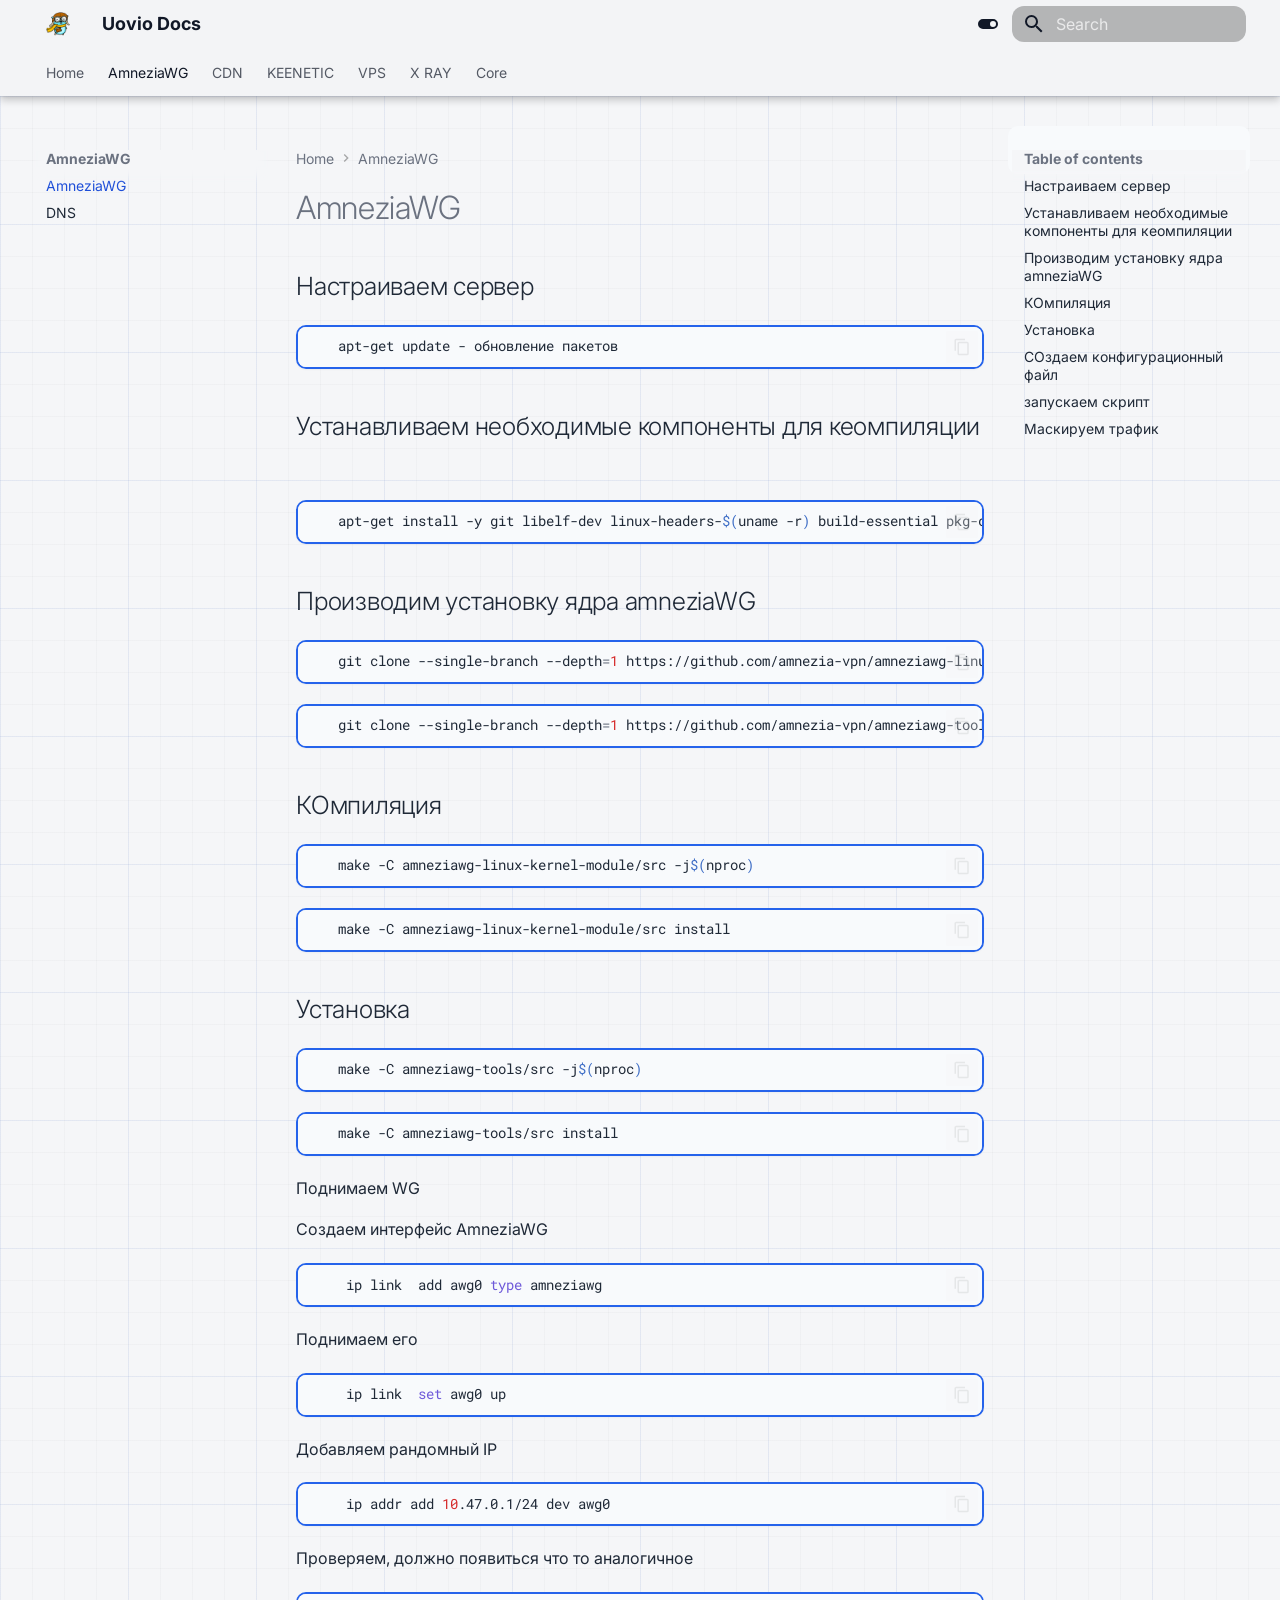
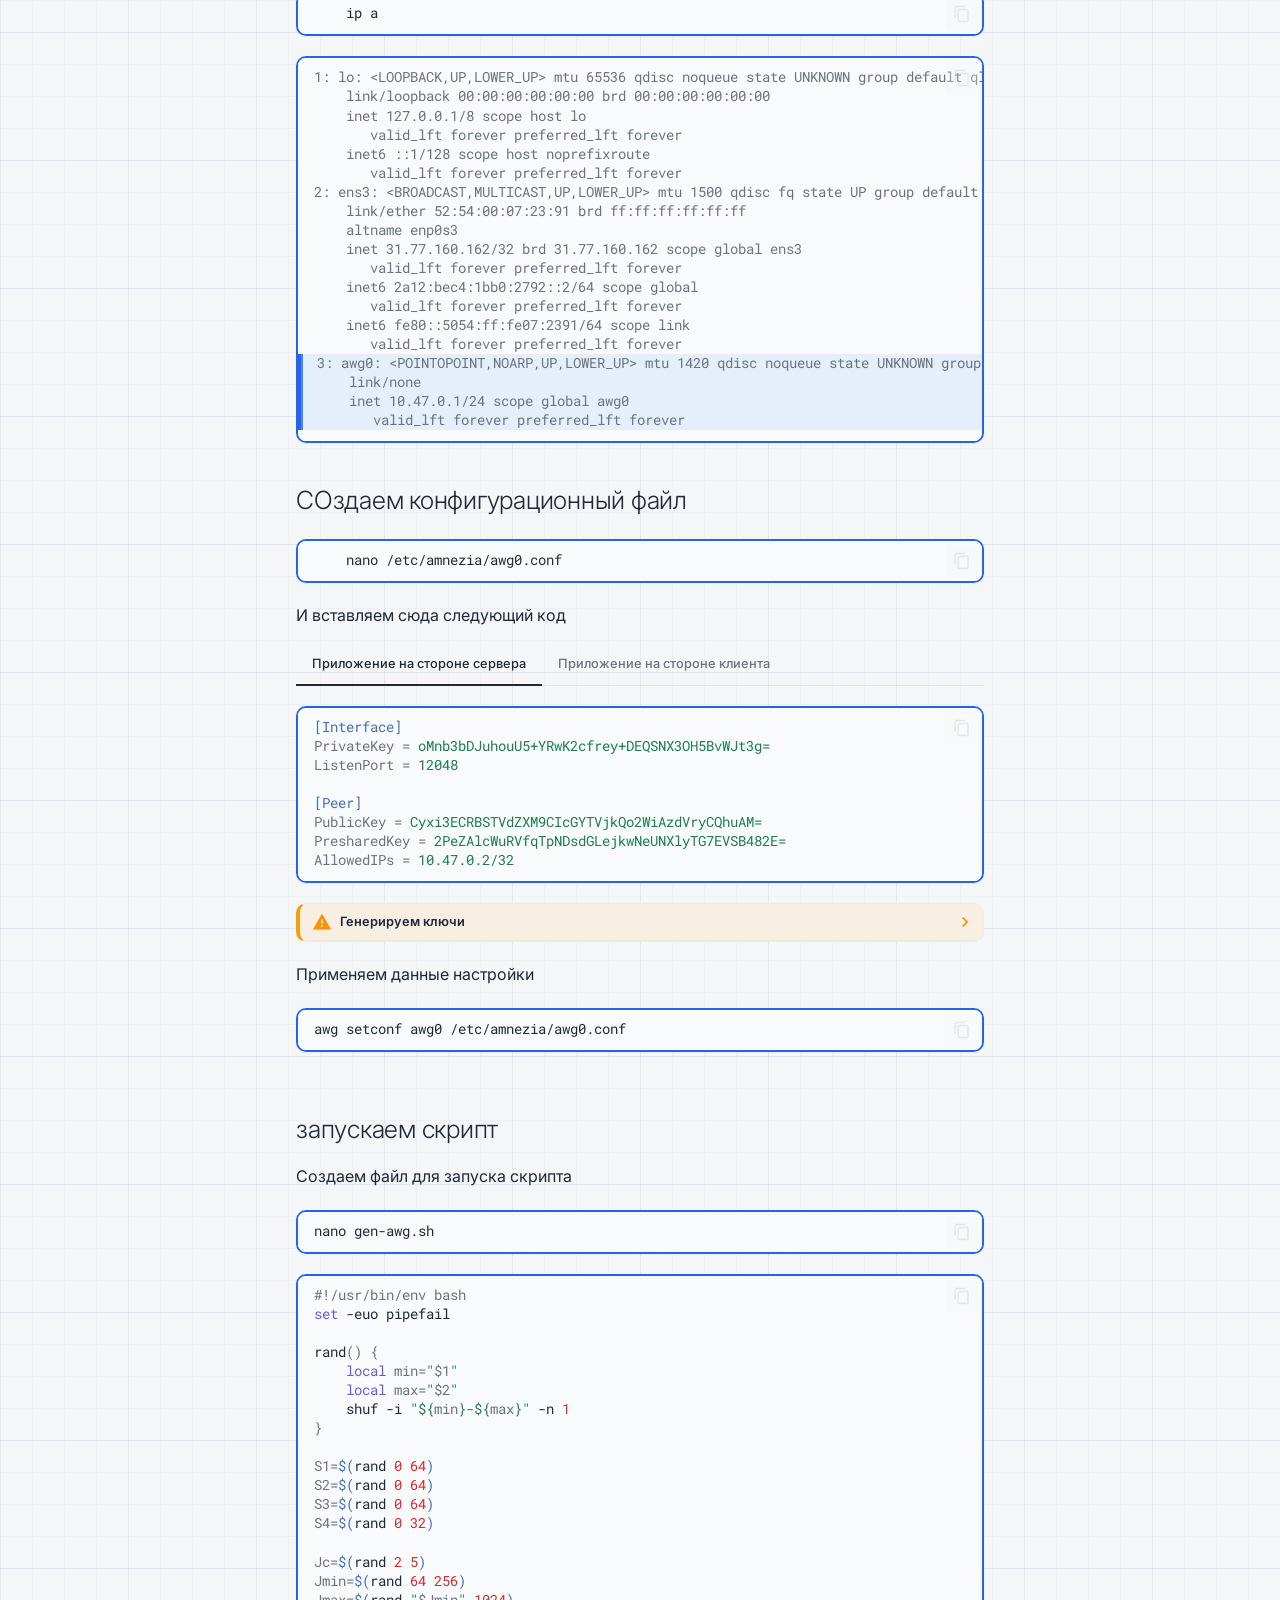
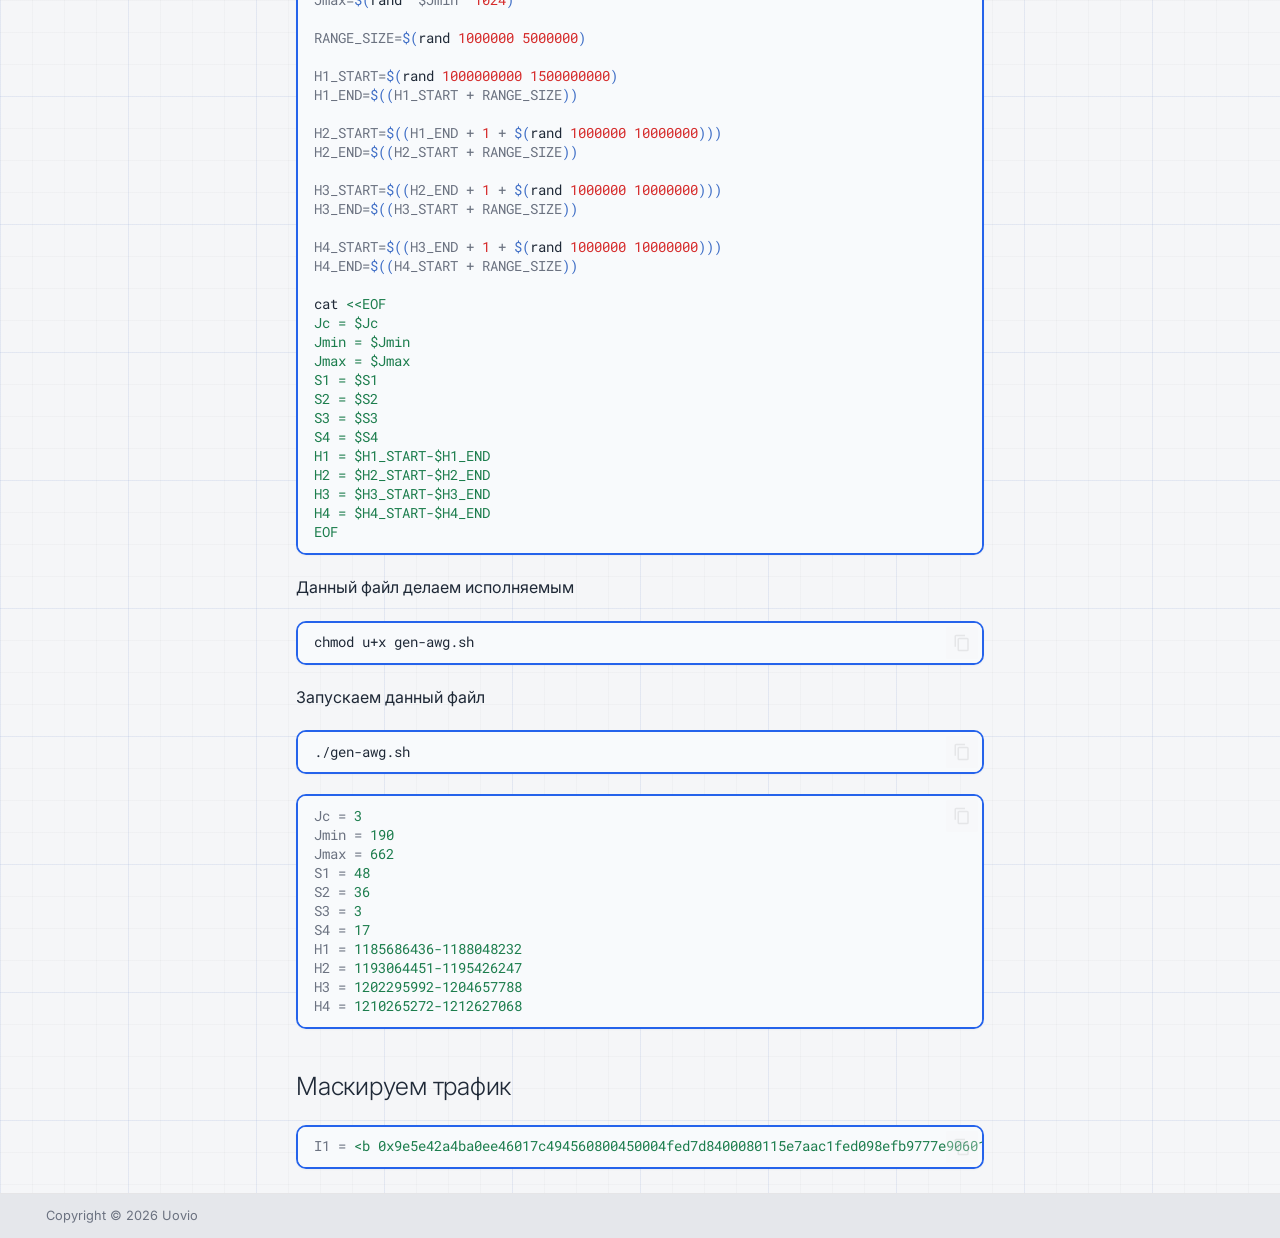
==== commit 49b07e03: "Deployed 363a291 with MkDocs version: 1.6.1" ====
--- a/AmneziaWG/AmneziaWG/index.html
+++ b/AmneziaWG/AmneziaWG/index.html
@@ -23,7 +23,7 @@
       
       
       <link rel="icon" href="../../assets/logo.png">
-      <meta name="generator" content="mkdocs-1.6.1, mkdocs-material-9.8.1">
+      <meta name="generator" content="mkdocs-1.6.1, mkdocs-material-9.8.2">
     
     
       
